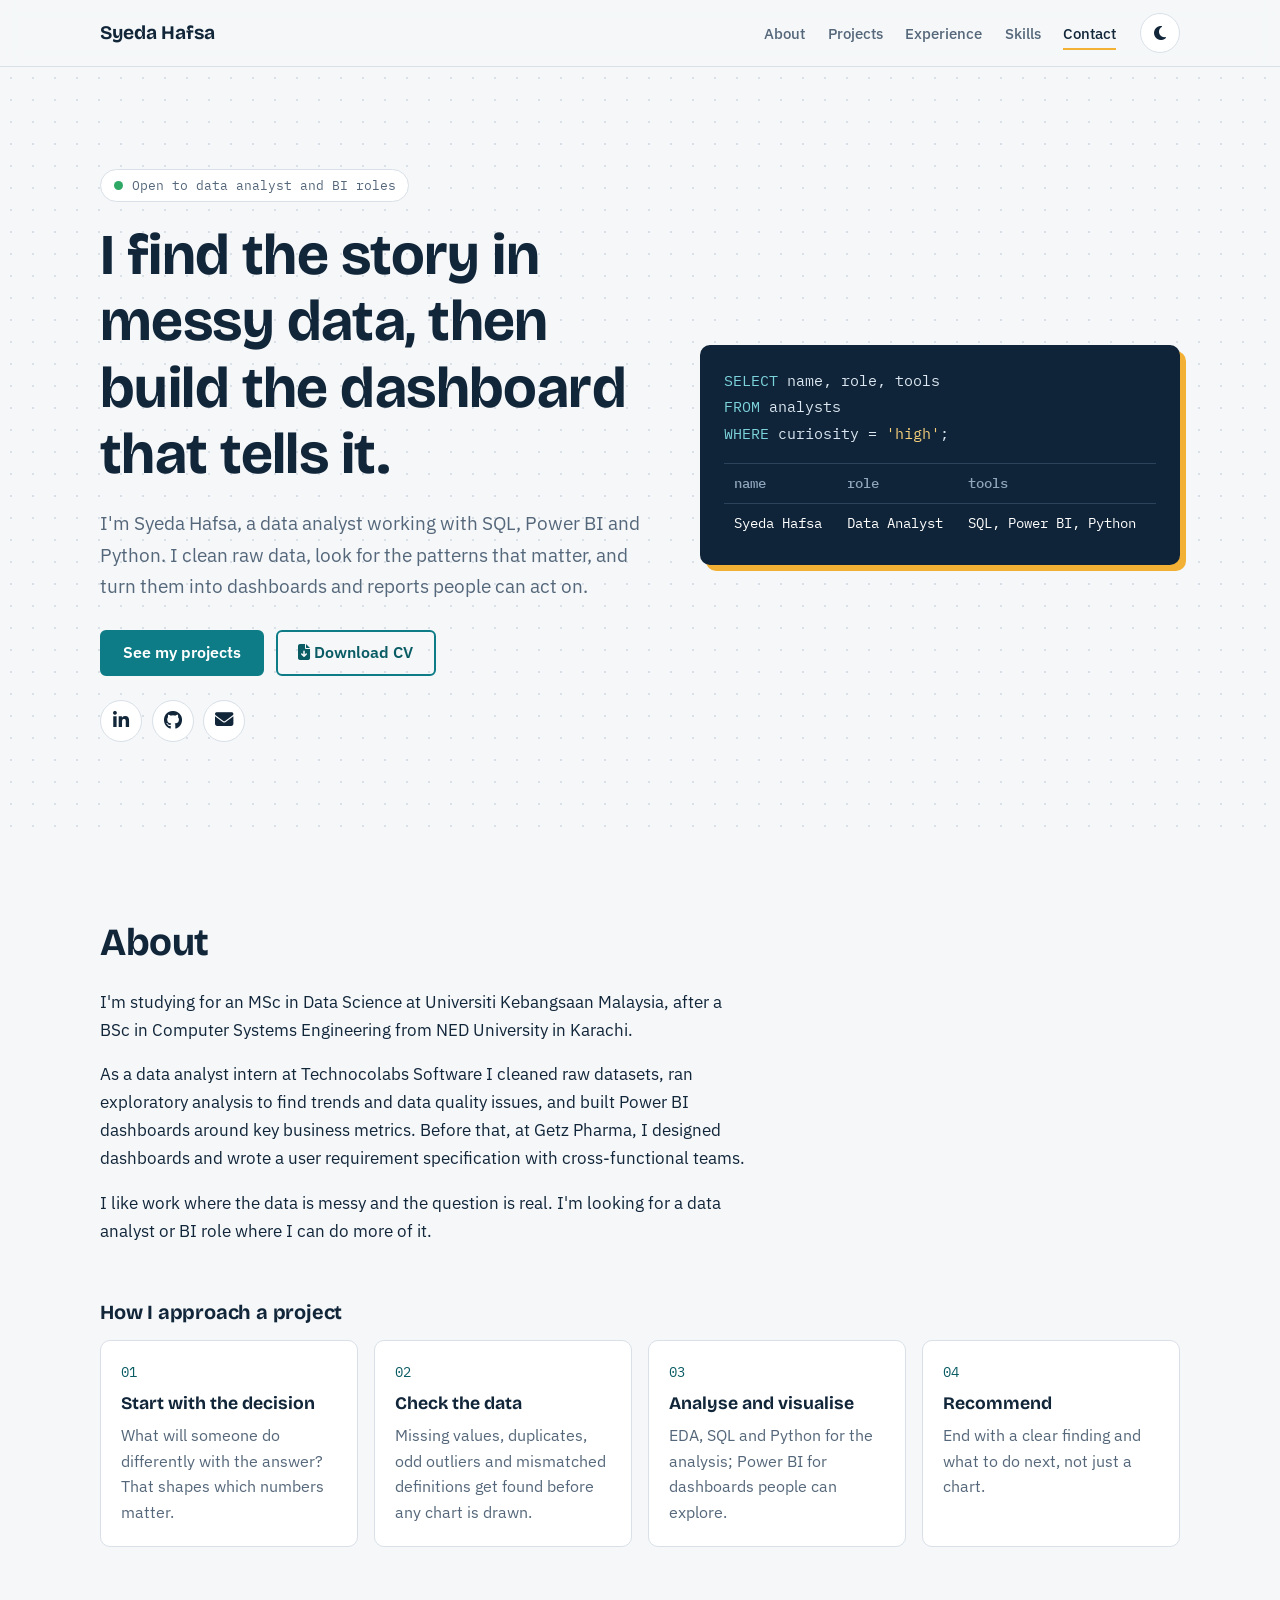
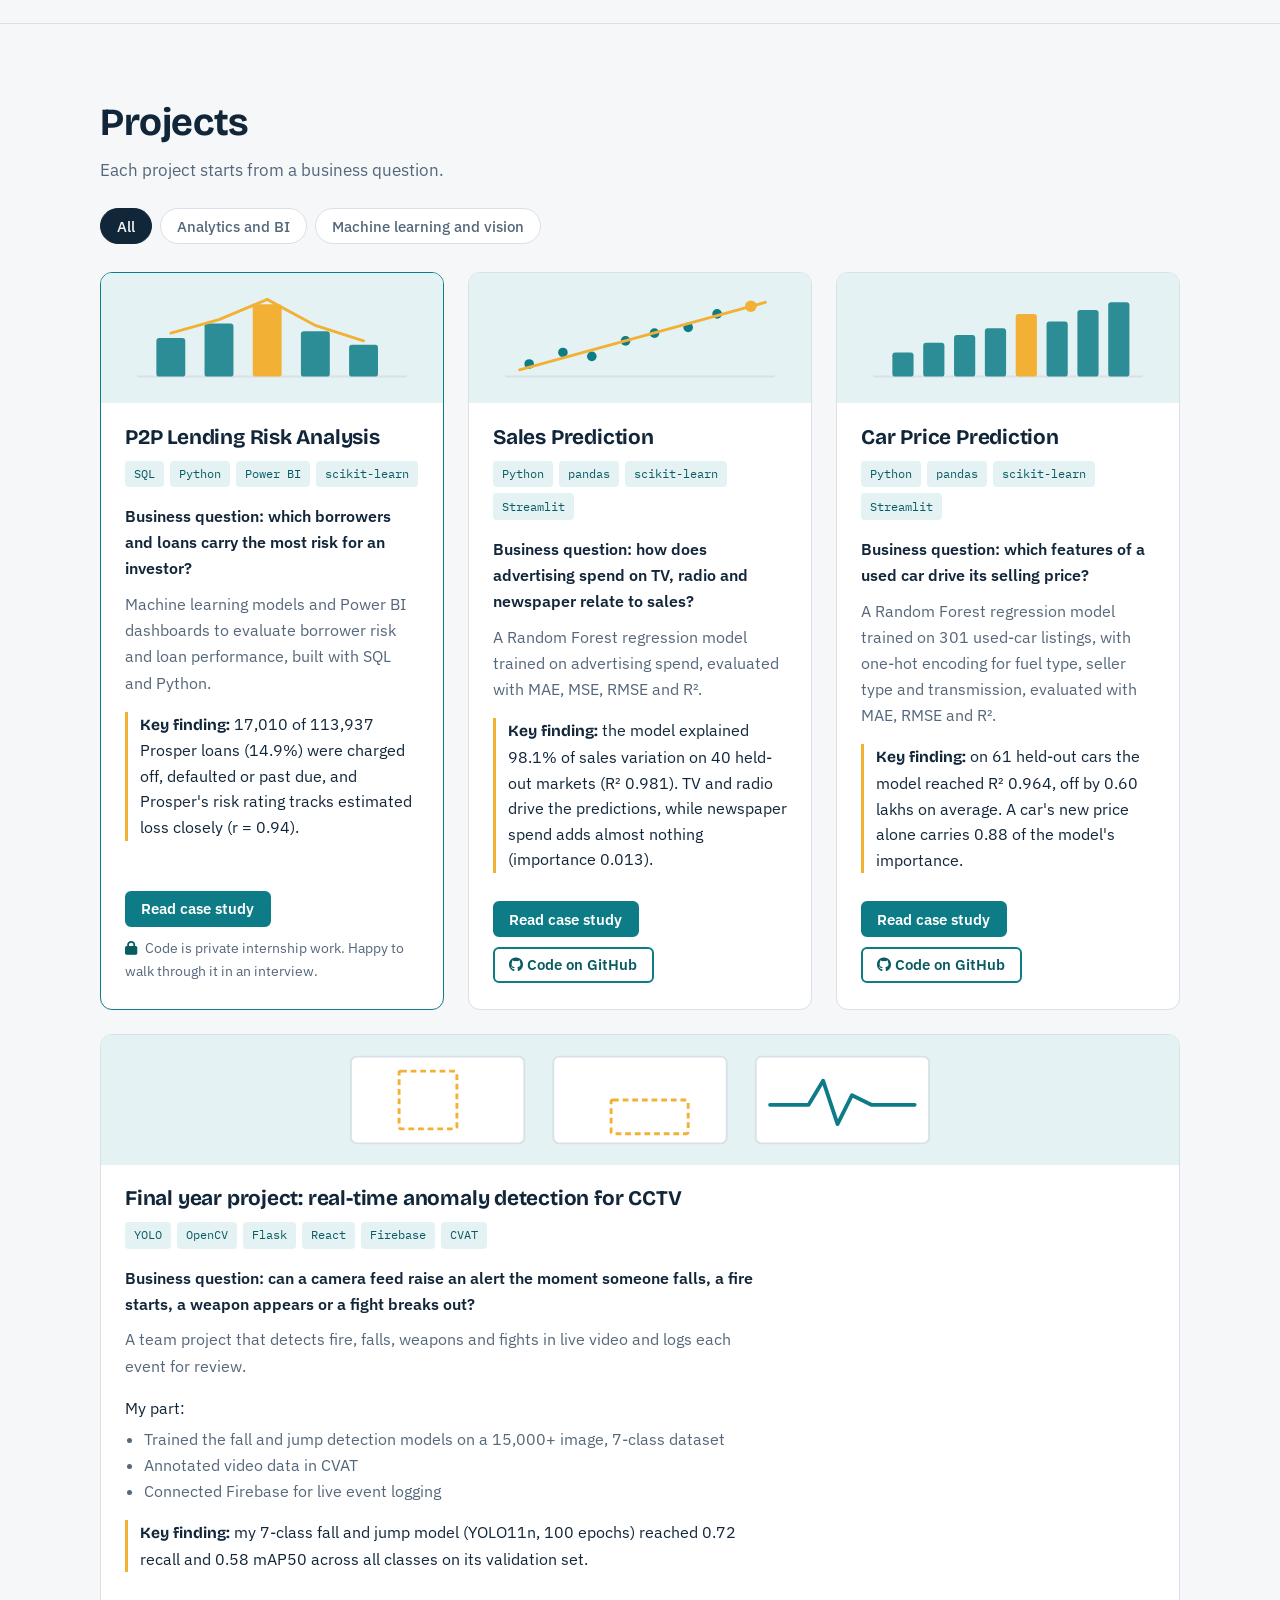
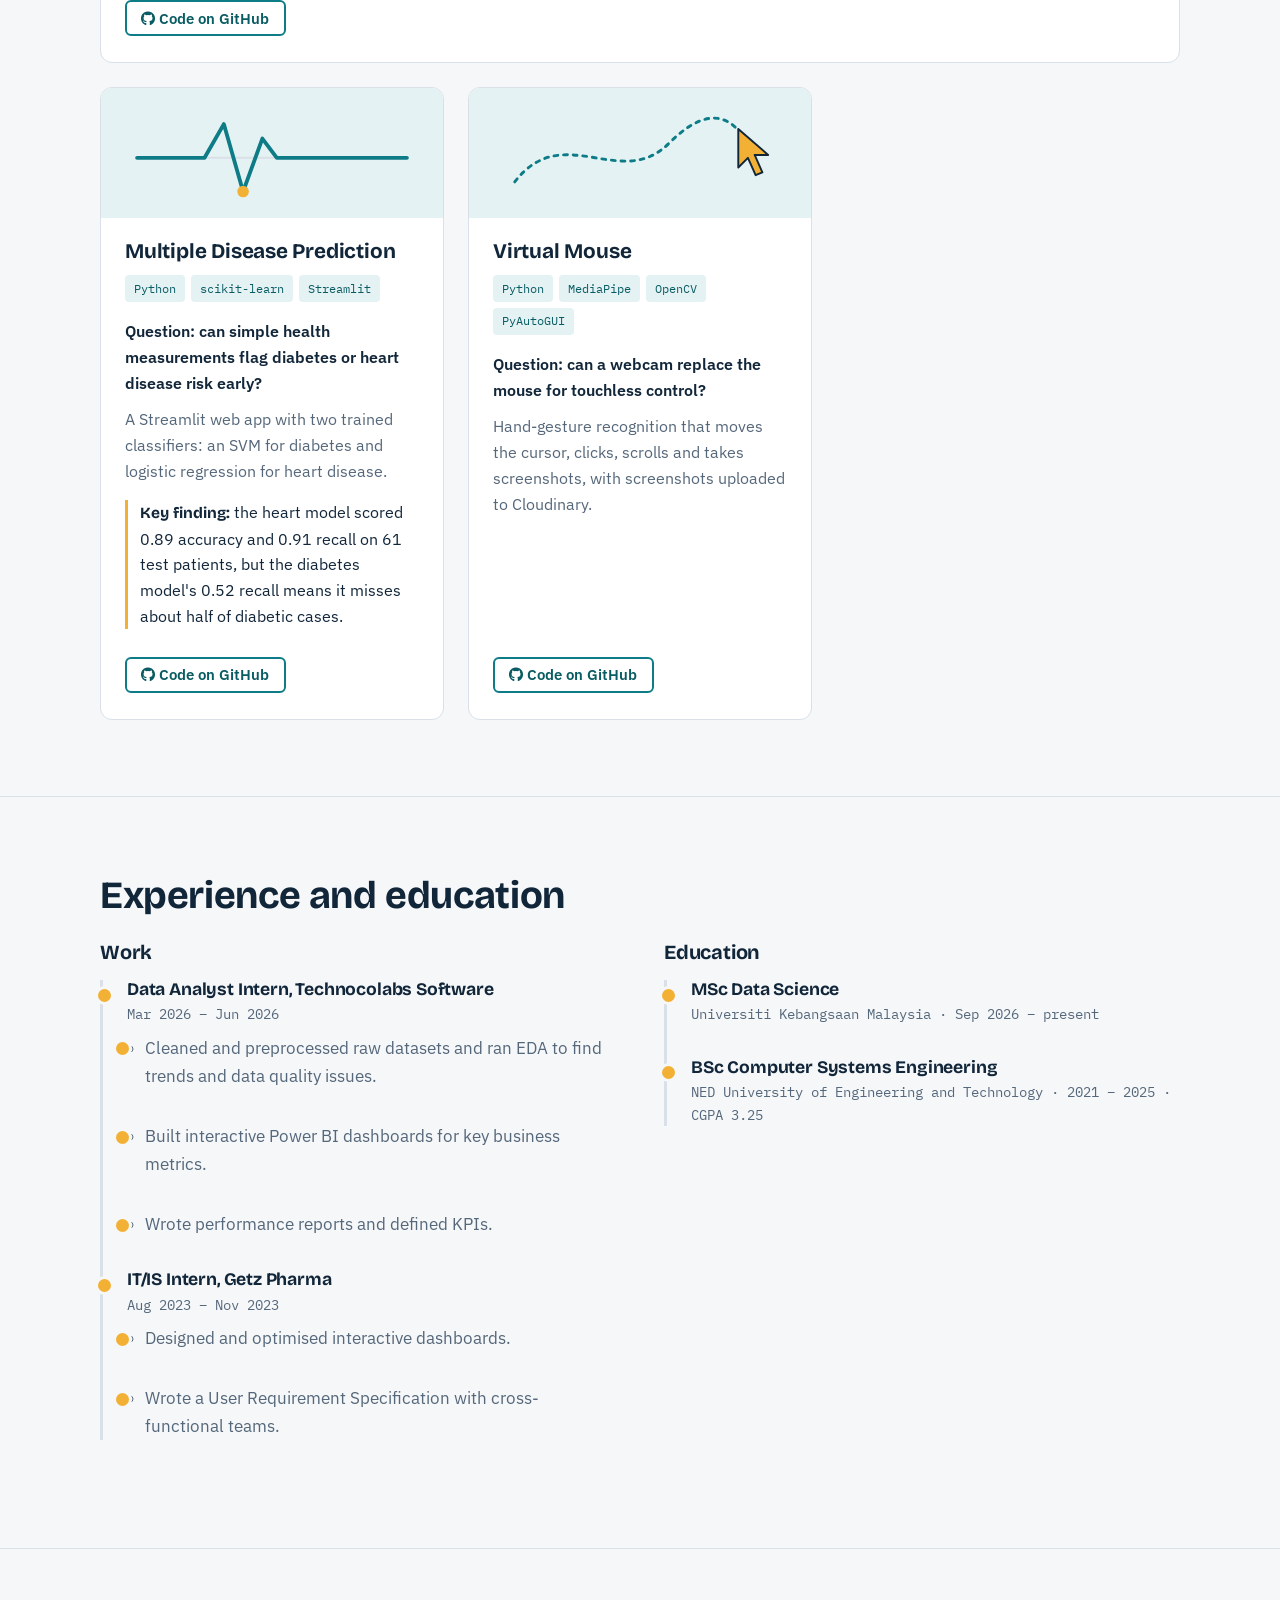
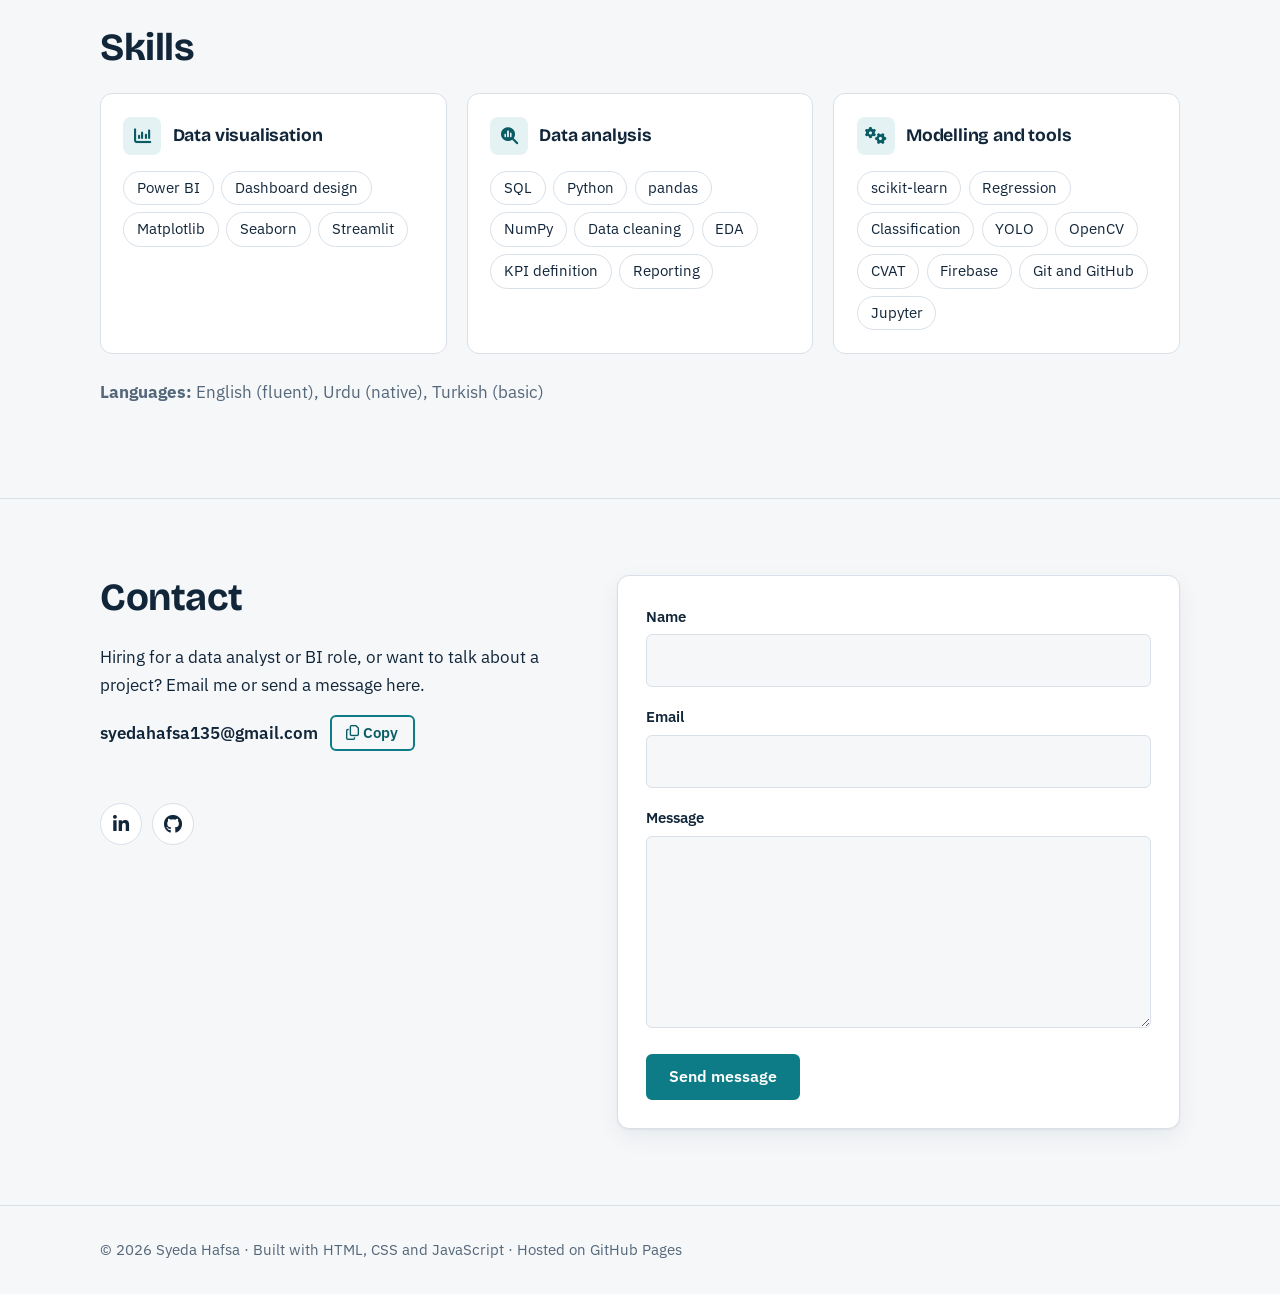
==== index.html @ 1d6ff75f "update to code" ====
<!DOCTYPE html>
<html lang="en">
<head>
    <meta charset="UTF-8">
    <meta name="viewport" content="width=device-width, initial-scale=1.0">
    <title>Syeda Hafsa | Data Analyst Portfolio</title>
    <meta name="description" content="Syeda Hafsa, data analyst working with SQL, Power BI and Python. Projects, experience and contact details.">
    <meta name="color-scheme" content="light dark">

    <!-- Apply the saved theme before the page paints, so there is no flash of the wrong theme -->
    <script>
        (function () {
            try {
                var saved = localStorage.getItem('theme');
                if (saved === 'dark' || saved === 'light') {
                    document.documentElement.setAttribute('data-theme', saved);
                }
            } catch (e) {}
        })();
    </script>

    <link rel="icon" type="image/png" href="favicon-32x32.png">
    <link rel="apple-touch-icon" href="favicon-32x32.png">

    <link rel="preconnect" href="https://fonts.googleapis.com">
    <link rel="preconnect" href="https://fonts.gstatic.com" crossorigin>
    <link href="https://fonts.googleapis.com/css2?family=Bricolage+Grotesque:opsz,wght@12..96,600;12..96,700&family=IBM+Plex+Mono:wght@400;500&family=IBM+Plex+Sans:ital,wght@0,400;0,500;0,600;1,400&display=swap" rel="stylesheet">
    <link rel="stylesheet" href="https://cdnjs.cloudflare.com/ajax/libs/font-awesome/6.4.2/css/all.min.css">
    <link rel="stylesheet" href="assets/css/style.css">
</head>
<body>

<a class="skip-link" href="#main">Skip to main content</a>

<!-- ============ TOP BAR ============ -->
<header class="topbar">
    <div class="container bar">
        <a class="brand" href="#top">Syeda Hafsa</a>
        <nav aria-label="Main">
            <ul>
                <li><a href="#about">About</a></li>
                <li><a href="#projects">Projects</a></li>
                <li><a href="#experience">Experience</a></li>
                <li><a href="#skills">Skills</a></li>
                <li><a href="#contact">Contact</a></li>
            </ul>
        </nav>
        <button class="icon-btn" id="theme-toggle" type="button" aria-label="Switch to dark theme">
            <i class="fas fa-moon" aria-hidden="true"></i>
        </button>
    </div>
</header>

<main id="main">

<!-- ============ HERO ============ -->
<section class="hero" id="top">
    <div class="container hero-grid">
        <div>
            <p class="status"><span class="dot" aria-hidden="true"></span>Open to data analyst and BI roles</p>
            <h1>I find the story in messy data, then build the dashboard that tells it.</h1>
            <p class="lede">I'm Syeda Hafsa, a data analyst working with SQL, Power BI and Python. I clean raw data, look for the patterns that matter, and turn them into dashboards and reports people can act on.</p>
            <div class="actions">
                <a class="btn primary" href="#projects">See my projects</a>
                <!-- Put your CV at assets/Syeda_Hafsa_CV.pdf (exact name) for this button to work -->
                <a class="btn ghost" href="assets/Syeda_Hafsa_CV.pdf" download>
                    <i class="fas fa-file-arrow-down" aria-hidden="true"></i> Download CV
                </a>
            </div>
            <div class="social-links">
                <a href="https://www.linkedin.com/in/syeda-hafsa-140324224" target="_blank" rel="noopener" aria-label="LinkedIn profile"><i class="fab fa-linkedin-in" aria-hidden="true"></i></a>
                <a href="https://github.com/syedahafsa135" target="_blank" rel="noopener" aria-label="GitHub profile"><i class="fab fa-github" aria-hidden="true"></i></a>
                <a href="mailto:syedahafsa135@gmail.com" aria-label="Email Syeda Hafsa"><i class="fas fa-envelope" aria-hidden="true"></i></a>
            </div>
        </div>

        <div class="query" role="img" aria-label="A SQL query selecting name, role and tools from analysts where curiosity is high, returning one row: Syeda Hafsa, Data Analyst, SQL, Power BI, Python.">
            <div aria-hidden="true">
                <span class="kw">SELECT</span> name, role, tools<br>
                <span class="kw">FROM</span> analysts<br>
                <span class="kw">WHERE</span> curiosity = <span class="str">'high'</span>;
                <table>
                    <thead>
                        <tr><th>name</th><th>role</th><th>tools</th></tr>
                    </thead>
                    <tbody>
                        <tr><td>Syeda Hafsa</td><td>Data Analyst</td><td>SQL, Power BI, Python</td></tr>
                    </tbody>
                </table>
            </div>
        </div>
    </div>
</section>

<!-- ============ ABOUT ============ -->
<section class="section" id="about">
    <div class="container">
        <h2>About</h2>
        <div class="about-content">
            <!-- Add your photo as assets/images/profile.jpg. If it's missing, this block hides itself. -->
            <img src="assets/images/profile.jpg" alt="Portrait of Syeda Hafsa" class="profile-photo" width="240" height="240">
            <div class="about-text">
                <p>I'm studying for an MSc in Data Science at Universiti Kebangsaan Malaysia, after a BSc in Computer Systems Engineering from NED University in Karachi.</p>
                <p>As a data analyst intern at Technocolabs Software I cleaned raw datasets, ran exploratory analysis to find trends and data quality issues, and built Power BI dashboards around key business metrics. Before that, at Getz Pharma, I designed dashboards and wrote a user requirement specification with cross-functional teams.</p>
                <p>I like work where the data is messy and the question is real. I'm looking for a data analyst or BI role where I can do more of it.</p>
            </div>
        </div>

        <h3 class="sub-head">How I approach a project</h3>
        <ol class="steps">
            <li><strong>Start with the decision</strong><span>What will someone do differently with the answer? That shapes which numbers matter.</span></li>
            <li><strong>Check the data</strong><span>Missing values, duplicates, odd outliers and mismatched definitions get found before any chart is drawn.</span></li>
            <li><strong>Analyse and visualise</strong><span>EDA, SQL and Python for the analysis; Power BI for dashboards people can explore.</span></li>
            <li><strong>Recommend</strong><span>End with a clear finding and what to do next, not just a chart.</span></li>
        </ol>
    </div>
</section>

<!-- ============ PROJECTS ============ -->
<section class="section" id="projects">
    <div class="container">
        <h2>Projects</h2>
        <p class="section-intro">Each project starts from a business question.</p>

        <div class="filters" role="group" aria-label="Filter projects">
            <button class="filter is-active" type="button" data-filter="all" aria-pressed="true">All</button>
            <button class="filter" type="button" data-filter="analytics" aria-pressed="false">Analytics and BI</button>
            <button class="filter" type="button" data-filter="ml" aria-pressed="false">Machine learning and vision</button>
        </div>

        <div class="projects-grid">

            <!-- P2P Lending -->
            <article class="project-card featured" data-tags="analytics ml">
                <svg class="project-art" viewBox="0 0 320 110" preserveAspectRatio="xMidYMid meet" aria-hidden="true" focusable="false">
                    <line class="art-line" x1="20" y1="95" x2="300" y2="95"/>
                    <rect class="art-main" x="40" y="55" width="30" height="40" rx="3"/>
                    <rect class="art-main" x="90" y="40" width="30" height="55" rx="3"/>
                    <rect class="art-hot" x="140" y="20" width="30" height="75" rx="3"/>
                    <rect class="art-main" x="190" y="48" width="30" height="47" rx="3"/>
                    <rect class="art-main" x="240" y="62" width="30" height="33" rx="3"/>
                    <polyline class="art-trend" fill="none" points="55,50 105,36 155,15 205,42 255,58"/>
                </svg>
                <div class="project-body">
                    <h3>P2P Lending Risk Analysis</h3>
                    <ul class="stack" aria-label="Tools used">
                        <li>SQL</li><li>Python</li><li>Power BI</li><li>scikit-learn</li>
                    </ul>
                    <p class="question">Business question: which borrowers and loans carry the most risk for an investor?</p>
                    <p>Machine learning models and Power BI dashboards to evaluate borrower risk and loan performance, built with SQL and Python.</p>
                    <p class="result"><strong>Key finding:</strong> 17,010 of 113,937 Prosper loans (14.9%) were charged off, defaulted or past due, and Prosper's risk rating tracks estimated loss closely (r = 0.94).</p>
                    <div class="project-buttons">
                        <a class="btn small primary" href="projects/p2p-lending.html">Read case study</a>
                    </div>
                    <!-- The GitHub repo is private (internship work), so no code link here. -->
                    <p class="private-note"><i class="fas fa-lock" aria-hidden="true"></i> Code is private internship work. Happy to walk through it in an interview.</p>
                </div>
            </article>

            <!-- Sales Prediction -->
            <article class="project-card" data-tags="analytics ml">
                <svg class="project-art" viewBox="0 0 320 110" preserveAspectRatio="xMidYMid meet" aria-hidden="true" focusable="false">
                    <line class="art-line" x1="20" y1="95" x2="300" y2="95"/>
                    <circle class="art-dot" cx="45" cy="82" r="5"/>
                    <circle class="art-dot" cx="80" cy="70" r="5"/>
                    <circle class="art-dot" cx="110" cy="74" r="5"/>
                    <circle class="art-dot" cx="145" cy="58" r="5"/>
                    <circle class="art-dot" cx="175" cy="50" r="5"/>
                    <circle class="art-dot" cx="210" cy="44" r="5"/>
                    <circle class="art-dot" cx="240" cy="30" r="5"/>
                    <circle class="art-hot" cx="275" cy="22" r="6"/>
                    <line class="art-trend" x1="35" y1="88" x2="290" y2="18"/>
                </svg>
                <div class="project-body">
                    <h3>Sales Prediction</h3>
                    <ul class="stack" aria-label="Tools used">
                        <li>Python</li><li>pandas</li><li>scikit-learn</li><li>Streamlit</li>
                    </ul>
                    <p class="question">Business question: how does advertising spend on TV, radio and newspaper relate to sales?</p>
                    <p>A Random Forest regression model trained on advertising spend, evaluated with MAE, MSE, RMSE and R².</p>
                    <p class="result"><strong>Key finding:</strong> the model explained 98.1% of sales variation on 40 held-out markets (R² 0.981). TV and radio drive the predictions, while newspaper spend adds almost nothing (importance 0.013).</p>
                    <div class="project-buttons">
                        <a class="btn small primary" href="projects/sales-prediction.html">Read case study</a>
                        <a class="btn small" href="https://github.com/syedahafsa135/CodeAlpha_SalesPrediction" target="_blank" rel="noopener"><i class="fab fa-github" aria-hidden="true"></i> Code on GitHub</a>
                    </div>
                </div>
            </article>

            <!-- Car Price Prediction -->
            <article class="project-card" data-tags="analytics ml">
                <svg class="project-art" viewBox="0 0 320 110" preserveAspectRatio="xMidYMid meet" aria-hidden="true" focusable="false">
                    <line class="art-line" x1="20" y1="95" x2="300" y2="95"/>
                    <rect class="art-main" x="40" y="70" width="22" height="25" rx="3"/>
                    <rect class="art-main" x="72" y="60" width="22" height="35" rx="3"/>
                    <rect class="art-main" x="104" y="52" width="22" height="43" rx="3"/>
                    <rect class="art-main" x="136" y="45" width="22" height="50" rx="3"/>
                    <rect class="art-hot" x="168" y="30" width="22" height="65" rx="3"/>
                    <rect class="art-main" x="200" y="38" width="22" height="57" rx="3"/>
                    <rect class="art-main" x="232" y="26" width="22" height="69" rx="3"/>
                    <rect class="art-main" x="264" y="18" width="22" height="77" rx="3"/>
                </svg>
                <div class="project-body">
                    <h3>Car Price Prediction</h3>
                    <ul class="stack" aria-label="Tools used">
                        <li>Python</li><li>pandas</li><li>scikit-learn</li><li>Streamlit</li>
                    </ul>
                    <p class="question">Business question: which features of a used car drive its selling price?</p>
                    <p>A Random Forest regression model trained on 301 used-car listings, with one-hot encoding for fuel type, seller type and transmission, evaluated with MAE, RMSE and R².</p>
                    <p class="result"><strong>Key finding:</strong> on 61 held-out cars the model reached R² 0.964, off by 0.60 lakhs on average. A car's new price alone carries 0.88 of the model's importance.</p>
                    <div class="project-buttons">
                        <a class="btn small primary" href="projects/car-price-prediction.html">Read case study</a>
                        <a class="btn small" href="https://github.com/syedahafsa135/CodeAlpha_CarPricePrediction" target="_blank" rel="noopener"><i class="fab fa-github" aria-hidden="true"></i> Code on GitHub</a>
                    </div>
                </div>
            </article>

            <!-- Final Year Project (full width) -->
            <article class="project-card wide" data-tags="ml">
                <svg class="project-art" viewBox="0 0 640 110" preserveAspectRatio="xMidYMid meet" aria-hidden="true" focusable="false">
                    <rect class="art-frame" x="20" y="10" width="180" height="90" rx="6"/>
                    <rect class="art-box" x="70" y="25" width="60" height="60" rx="2"/>
                    <rect class="art-frame" x="230" y="10" width="180" height="90" rx="6"/>
                    <rect class="art-box" x="290" y="55" width="80" height="35" rx="2"/>
                    <rect class="art-frame" x="440" y="10" width="180" height="90" rx="6"/>
                    <polyline class="art-pulse" points="455,60 495,60 510,35 525,80 540,50 560,60 605,60"/>
                </svg>
                <div class="project-body">
                    <h3>Final year project: real-time anomaly detection for CCTV</h3>
                    <ul class="stack" aria-label="Tools used">
                        <li>YOLO</li><li>OpenCV</li><li>Flask</li><li>React</li><li>Firebase</li><li>CVAT</li>
                    </ul>
                    <p class="question">Business question: can a camera feed raise an alert the moment someone falls, a fire starts, a weapon appears or a fight breaks out?</p>
                    <p>A team project that detects fire, falls, weapons and fights in live video and logs each event for review.</p>
                    <p class="contrib">My part:</p>
                    <ul class="contrib-list">
                        <li>Trained the fall and jump detection models on a 15,000+ image, 7-class dataset</li>
                        <li>Annotated video data in CVAT</li>
                        <li>Connected Firebase for live event logging</li>
                    </ul>
                    <!-- Source: validation metrics stored inside fall_jump_combined_1_1_25_yolo11n_best.pt (best epoch, bounding boxes) -->
                    <p class="result"><strong>Key finding:</strong> my 7-class fall and jump model (YOLO11n, 100 epochs) reached 0.72 recall and 0.58 mAP50 across all classes on its validation set.</p>
                    <div class="project-buttons">
                        <a class="btn small" href="https://github.com/syedahafsa135/survelliance-website" target="_blank" rel="noopener"><i class="fab fa-github" aria-hidden="true"></i> Code on GitHub</a>
                    </div>
                </div>
            </article>

            <!-- Multiple Disease Prediction -->
            <article class="project-card" data-tags="ml">
                <svg class="project-art" viewBox="0 0 320 110" preserveAspectRatio="xMidYMid meet" aria-hidden="true" focusable="false">
                    <line class="art-line" x1="20" y1="60" x2="300" y2="60"/>
                    <polyline class="art-pulse" points="20,60 90,60 110,25 130,95 150,40 165,60 300,60"/>
                    <circle class="art-hot" cx="130" cy="95" r="6"/>
                </svg>
                <div class="project-body">
                    <h3>Multiple Disease Prediction</h3>
                    <ul class="stack" aria-label="Tools used">
                        <li>Python</li><li>scikit-learn</li><li>Streamlit</li>
                    </ul>
                    <p class="question">Question: can simple health measurements flag diabetes or heart disease risk early?</p>
                    <p>A Streamlit web app with two trained classifiers: an SVM for diabetes and logistic regression for heart disease.</p>
                    <p class="result"><strong>Key finding:</strong> the heart model scored 0.89 accuracy and 0.91 recall on 61 test patients, but the diabetes model's 0.52 recall means it misses about half of diabetic cases.</p>
                    <div class="project-buttons">
                        <a class="btn small" href="https://github.com/syedahafsa135/Multiple_Disease_Prediction_System" target="_blank" rel="noopener"><i class="fab fa-github" aria-hidden="true"></i> Code on GitHub</a>
                    </div>
                </div>
            </article>

            <!-- Virtual Mouse -->
            <article class="project-card" data-tags="ml">
                <svg class="project-art" viewBox="0 0 320 110" preserveAspectRatio="xMidYMid meet" aria-hidden="true" focusable="false">
                    <path class="art-path" d="M30,85 C80,20 140,95 190,45 S260,30 270,40"/>
                    <path class="art-cursor" d="M262,30 L262,70 L272,60 L280,78 L287,75 L279,57 L293,57 Z"/>
                </svg>
                <div class="project-body">
                    <h3>Virtual Mouse</h3>
                    <ul class="stack" aria-label="Tools used">
                        <li>Python</li><li>MediaPipe</li><li>OpenCV</li><li>PyAutoGUI</li>
                    </ul>
                    <p class="question">Question: can a webcam replace the mouse for touchless control?</p>
                    <p>Hand-gesture recognition that moves the cursor, clicks, scrolls and takes screenshots, with screenshots uploaded to Cloudinary.</p>
                    <div class="project-buttons">
                        <a class="btn small" href="https://github.com/syedahafsa135/VirtualMouse" target="_blank" rel="noopener"><i class="fab fa-github" aria-hidden="true"></i> Code on GitHub</a>
                    </div>
                </div>
            </article>

        </div>
    </div>
</section>

<!-- ============ EXPERIENCE AND EDUCATION ============ -->
<section class="section" id="experience">
    <div class="container">
        <h2>Experience and education</h2>
        <div class="two-col">
            <div>
                <h3 class="sub-head">Work</h3>
                <ol class="timeline">
                    <li>
                        <h4>Data Analyst Intern, Technocolabs Software</h4>
                        <p class="when">Mar 2026 – Jun 2026</p>
                        <ul>
                            <li>Cleaned and preprocessed raw datasets and ran EDA to find trends and data quality issues.</li>
                            <li>Built interactive Power BI dashboards for key business metrics.</li>
                            <li>Wrote performance reports and defined KPIs.</li>
                        </ul>
                    </li>
                    <li>
                        <h4>IT/IS Intern, Getz Pharma</h4>
                        <!-- TODO (Hafsa): confirm these dates. LinkedIn says Aug–Sep 2023; this says Aug–Nov 2023. Make both match. -->
                        <p class="when">Aug 2023 – Nov 2023</p>
                        <ul>
                            <li>Designed and optimised interactive dashboards.</li>
                            <li>Wrote a User Requirement Specification with cross-functional teams.</li>
                        </ul>
                    </li>
                </ol>
            </div>
            <div>
                <h3 class="sub-head">Education</h3>
                <ol class="timeline">
                    <li>
                        <h4>MSc Data Science</h4>
                        <p class="when">Universiti Kebangsaan Malaysia · Sep 2026 – present</p>
                    </li>
                    <li>
                        <h4>BSc Computer Systems Engineering</h4>
                        <p class="when">NED University of Engineering and Technology · 2021 – 2025 · CGPA 3.25</p>
                    </li>
                </ol>
            </div>
        </div>
    </div>
</section>

<!-- ============ SKILLS ============ -->
<section class="section" id="skills">
    <div class="container">
        <h2>Skills</h2>
        <!-- Only tools seen in your experience or repos are listed. Add others you genuinely use (e.g. Excel, DAX). -->
        <div class="skills-table">
            <div class="skill-column">
                <div class="skill-header">
                    <i class="fas fa-chart-column" aria-hidden="true"></i>
                    <h3>Data visualisation</h3>
                </div>
                <ul class="skill-list">
                    <li>Power BI</li>
                    <li>Dashboard design</li>
                    <li>Matplotlib</li>
                    <li>Seaborn</li>
                    <li>Streamlit</li>
                </ul>
            </div>
            <div class="skill-column">
                <div class="skill-header">
                    <i class="fas fa-magnifying-glass-chart" aria-hidden="true"></i>
                    <h3>Data analysis</h3>
                </div>
                <ul class="skill-list">
                    <li>SQL</li>
                    <li>Python</li>
                    <li>pandas</li>
                    <li>NumPy</li>
                    <li>Data cleaning</li>
                    <li>EDA</li>
                    <li>KPI definition</li>
                    <li>Reporting</li>
                </ul>
            </div>
            <div class="skill-column">
                <div class="skill-header">
                    <i class="fas fa-gears" aria-hidden="true"></i>
                    <h3>Modelling and tools</h3>
                </div>
                <ul class="skill-list">
                    <li>scikit-learn</li>
                    <li>Regression</li>
                    <li>Classification</li>
                    <li>YOLO</li>
                    <li>OpenCV</li>
                    <li>CVAT</li>
                    <li>Firebase</li>
                    <li>Git and GitHub</li>
                    <li>Jupyter</li>
                </ul>
            </div>
        </div>
        <p class="lang-line"><strong>Languages:</strong> English (fluent), Urdu (native), Turkish (basic)</p>
    </div>
</section>

<!-- ============ CONTACT ============ -->
<section class="section" id="contact">
    <div class="container contact-grid">
        <div>
            <h2>Contact</h2>
            <p>Hiring for a data analyst or BI role, or want to talk about a project? Email me or send a message here.</p>
            <div class="email-row">
                <span>syedahafsa135@gmail.com</span>
                <button class="btn small" id="copy-email" type="button" aria-label="Copy email address">
                    <i class="far fa-copy" aria-hidden="true"></i> Copy
                </button>
            </div>
            <p class="copy-status" id="copy-status" role="status" aria-live="polite"></p>
            <div class="social-links">
                <a href="https://www.linkedin.com/in/syeda-hafsa-140324224" target="_blank" rel="noopener" aria-label="LinkedIn profile"><i class="fab fa-linkedin-in" aria-hidden="true"></i></a>
                <a href="https://github.com/syedahafsa135" target="_blank" rel="noopener" aria-label="GitHub profile"><i class="fab fa-github" aria-hidden="true"></i></a>
            </div>
        </div>

        <!-- The first time someone uses this form, FormSubmit emails you an activation link. Click it once. -->
        <form class="contact-form" action="https://formsubmit.co/syedahafsa135@gmail.com" method="POST">
            <input type="hidden" name="_subject" value="New message from your portfolio">
            <input type="hidden" name="_template" value="table">
            <!-- Honeypot: real people never see or fill this, bots usually do -->
            <input type="text" name="_honey" class="honey" tabindex="-1" autocomplete="off" aria-hidden="true">

            <div class="form-group">
                <label for="name">Name</label>
                <input type="text" name="name" id="name" autocomplete="name" required>
            </div>
            <div class="form-group">
                <label for="email">Email</label>
                <input type="email" name="email" id="email" autocomplete="email" required>
            </div>
            <div class="form-group">
                <label for="message">Message</label>
                <textarea name="message" id="message" rows="6" required></textarea>
            </div>
            <button type="submit" class="btn primary">Send message</button>
        </form>
    </div>
</section>

</main>

<footer>
    <div class="container">
        <p>&copy; <span id="year">2026</span> Syeda Hafsa · Built with HTML, CSS and JavaScript · Hosted on GitHub Pages</p>
    </div>
</footer>

<script src="assets/js/main.js"></script>
</body>
</html>
---- assets/css/style.css ----
/* ==========================================================
   Syeda Hafsa | Portfolio stylesheet
   Replaces the template's assets/css/style.css
   ========================================================== */

/* ---------- Theme tokens ---------- */
:root {
    --bg: #F5F7F9;
    --surface: #FFFFFF;
    --ink: #12263A;
    --muted: #55677A;
    --line: #D9E0E7;
    --teal: #0E7C86;
    --teal-dark: #0A5C64;
    --teal-soft: #E4F2F3;
    --link: #0A5C64;
    --amber: #F2B134;
    --code-bg: #0F2438;
    --shadow: 0 1px 2px rgba(18, 38, 58, 0.06), 0 8px 24px rgba(18, 38, 58, 0.06);

    --display: "Bricolage Grotesque", "Segoe UI", system-ui, sans-serif;
    --body: "IBM Plex Sans", "Segoe UI", system-ui, sans-serif;
    --mono: "IBM Plex Mono", ui-monospace, Consolas, monospace;
}

:root[data-theme="dark"] {
    color-scheme: dark;
    --bg: #0C1824;
    --surface: #132536;
    --ink: #E7EEF5;
    --muted: #9DB0C2;
    --line: #26394D;
    --teal-soft: #17343F;
    --link: #6CCBD4;
    --code-bg: #091521;
    --shadow: 0 1px 2px rgba(0, 0, 0, 0.3), 0 8px 24px rgba(0, 0, 0, 0.25);
}

@media (prefers-color-scheme: dark) {
    :root:not([data-theme="light"]) {
        color-scheme: dark;
        --bg: #0C1824;
        --surface: #132536;
        --ink: #E7EEF5;
        --muted: #9DB0C2;
        --line: #26394D;
        --teal-soft: #17343F;
        --link: #6CCBD4;
        --code-bg: #091521;
        --shadow: 0 1px 2px rgba(0, 0, 0, 0.3), 0 8px 24px rgba(0, 0, 0, 0.25);
    }
}

/* ---------- Base ---------- */
* { box-sizing: border-box; }
html { scroll-behavior: smooth; scroll-padding-top: 5rem; }
body {
    margin: 0;
    background: var(--bg);
    color: var(--ink);
    font-family: var(--body);
    font-size: 1.0625rem;
    line-height: 1.65;
}
h1, h2, h3, h4 {
    font-family: var(--display);
    line-height: 1.15;
    letter-spacing: -0.01em;
    margin: 0;
}
p { margin: 0 0 1rem; max-width: 65ch; }
a { color: var(--link); }
img { max-width: 100%; }
code { font-family: var(--mono); font-size: 0.9em; background: var(--teal-soft); padding: 0.1em 0.35em; border-radius: 4px; }
[hidden] { display: none !important; }

a:focus-visible, button:focus-visible, input:focus-visible, textarea:focus-visible {
    outline: 3px solid var(--amber);
    outline-offset: 3px;
    border-radius: 4px;
}

.container { width: min(1080px, 100% - 2.5rem); margin-inline: auto; }

.skip-link {
    position: absolute; left: 1rem; top: -4rem;
    background: var(--ink); color: var(--bg);
    padding: 0.6rem 1rem; border-radius: 6px; z-index: 100;
}
.skip-link:focus { top: 1rem; }

/* ---------- Top bar ---------- */
.topbar {
    position: sticky; top: 0; z-index: 50;
    background: color-mix(in srgb, var(--bg) 88%, transparent);
    backdrop-filter: blur(10px);
    -webkit-backdrop-filter: blur(10px);
    border-bottom: 1px solid var(--line);
}
.bar { display: flex; align-items: center; gap: 1.5rem; padding-block: 0.8rem; }
.brand {
    font-family: var(--display); font-weight: 700; font-size: 1.2rem;
    color: var(--ink); text-decoration: none; margin-right: auto; white-space: nowrap;
}
.topbar nav ul { list-style: none; display: flex; gap: 1.4rem; margin: 0; padding: 0; }
.topbar nav a {
    color: var(--muted); text-decoration: none; font-weight: 500; font-size: 0.95rem;
    padding-block: 0.3rem; border-bottom: 2px solid transparent;
}
.topbar nav a:hover { color: var(--ink); }
.topbar nav a.is-active { color: var(--ink); border-bottom-color: var(--amber); }

.icon-btn {
    width: 40px; height: 40px; border-radius: 50%;
    border: 1px solid var(--line); background: var(--surface); color: var(--ink);
    cursor: pointer; display: grid; place-items: center; font-size: 1rem;
}
.icon-btn:hover { border-color: var(--teal); }

/* ---------- Buttons ---------- */
.btn {
    display: inline-block; padding: 0.7rem 1.3rem; border-radius: 6px;
    font-family: var(--body); font-weight: 600; font-size: 1rem; line-height: 1.2;
    text-decoration: none; cursor: pointer;
    border: 2px solid var(--teal); background: transparent; color: var(--link);
    transition: background-color 0.15s, color 0.15s, border-color 0.15s;
}
.btn.primary { background: var(--teal); color: #fff; }
.btn.primary:hover { background: var(--teal-dark); border-color: var(--teal-dark); }
.btn.ghost:hover, .btn:not(.primary):hover { background: var(--teal-soft); }
.btn.small { padding: 0.45rem 0.9rem; font-size: 0.92rem; }

/* ---------- Hero ---------- */
.hero {
    padding-block: clamp(3rem, 8vw, 6.5rem);
    background-image: radial-gradient(var(--line) 1px, transparent 1px);
    background-size: 22px 22px;
}
.hero-grid { display: grid; grid-template-columns: 1.15fr 1fr; gap: 3rem; align-items: center; }
.hero h1 { font-size: clamp(2.2rem, 5vw, 3.6rem); font-weight: 700; margin-bottom: 1.25rem; }
.lede { color: var(--muted); font-size: 1.2rem; }

.status {
    display: inline-flex; align-items: center; gap: 0.55rem;
    font-family: var(--mono); font-size: 0.82rem; color: var(--muted);
    background: var(--surface); border: 1px solid var(--line);
    border-radius: 999px; padding: 0.3rem 0.8rem; margin-bottom: 1.25rem;
}
.dot { width: 9px; height: 9px; border-radius: 50%; background: #2FA866; }

.actions { display: flex; gap: 0.75rem; flex-wrap: wrap; margin-top: 1.75rem; }

.social-links { display: flex; gap: 0.6rem; margin-top: 1.5rem; }
.social-links a {
    width: 42px; height: 42px; display: grid; place-items: center;
    border: 1px solid var(--line); background: var(--surface); color: var(--ink);
    border-radius: 50%; font-size: 1.15rem; text-decoration: none;
    transition: transform 0.15s, border-color 0.15s, color 0.15s;
}
.social-links a:hover { transform: translateY(-2px); border-color: var(--teal); color: var(--link); }

.query {
    background: var(--code-bg); color: #DCE7F1; border-radius: 10px; padding: 1.4rem 1.5rem;
    font-family: var(--mono); font-size: 0.92rem; line-height: 1.8; overflow-x: auto;
    box-shadow: 6px 6px 0 var(--amber);
}
.query .kw { color: #7CD3DC; }
.query .str { color: #F6CF7B; }
.query table { width: 100%; border-collapse: collapse; margin-top: 1rem; font-size: 0.85rem; }
.query th, .query td { text-align: left; padding: 0.45rem 0.6rem; border-top: 1px solid #2A425A; white-space: nowrap; }
.query th { color: #8FA6BC; font-weight: 500; }
.query td { color: #fff; }

/* ---------- Sections ---------- */
.section { padding-block: clamp(2.75rem, 6vw, 4.75rem); }
.section + .section { border-top: 1px solid var(--line); }
.section h2 { font-size: clamp(1.8rem, 3.5vw, 2.4rem); margin-bottom: 1.5rem; }
.section-intro { color: var(--muted); margin-top: -0.75rem; margin-bottom: 1.5rem; }
.sub-head { font-size: 1.25rem; margin: 2.5rem 0 1rem; }
.two-col .sub-head { margin-top: 0; }

/* ---------- About ---------- */
.about-content { display: grid; grid-template-columns: 240px 1fr; gap: 2.5rem; align-items: start; }
.about-content.no-photo { grid-template-columns: 1fr; }
.profile-photo {
    width: 240px; height: 240px; object-fit: cover; border-radius: 12px;
    border: 1px solid var(--line); box-shadow: 8px 8px 0 var(--teal-soft);
}

.steps {
    list-style: none; margin: 0; padding: 0; counter-reset: step;
    display: grid; grid-template-columns: repeat(auto-fit, minmax(220px, 1fr)); gap: 1rem;
}
.steps li {
    counter-increment: step; background: var(--surface); border: 1px solid var(--line);
    border-radius: 10px; padding: 1.25rem; display: flex; flex-direction: column; gap: 0.35rem;
}
.steps li::before {
    content: counter(step, decimal-leading-zero);
    font-family: var(--mono); font-size: 0.85rem; color: var(--link);
}
.steps strong { font-family: var(--display); font-size: 1.1rem; }
.steps span { color: var(--muted); font-size: 0.97rem; }

/* ---------- Projects ---------- */
.filters { display: flex; gap: 0.5rem; flex-wrap: wrap; margin-bottom: 1.75rem; }
.filter {
    font-family: var(--body); font-size: 0.95rem; font-weight: 500; cursor: pointer;
    padding: 0.45rem 1rem; border-radius: 999px;
    border: 1px solid var(--line); background: var(--surface); color: var(--muted);
}
.filter:hover { border-color: var(--teal); color: var(--ink); }
.filter.is-active { background: var(--ink); border-color: var(--ink); color: var(--bg); }

.projects-grid { display: grid; grid-template-columns: repeat(auto-fill, minmax(310px, 1fr)); gap: 1.5rem; }

.project-card {
    background: var(--surface); border: 1px solid var(--line); border-radius: 12px;
    overflow: hidden; display: flex; flex-direction: column;
    transition: transform 0.2s, border-color 0.2s, box-shadow 0.2s;
}
.project-card:hover { transform: translateY(-4px); border-color: var(--teal); box-shadow: var(--shadow); }
.project-card.featured { border-color: var(--teal); }
.project-card.wide { grid-column: 1 / -1; }

.project-art { display: block; width: 100%; height: 130px; background: var(--teal-soft); padding: 0.75rem 1rem; }
.art-line { stroke: var(--line); stroke-width: 2; }
.art-main { fill: var(--teal); opacity: 0.85; }
.art-hot { fill: var(--amber); }
.art-dot { fill: var(--teal); }
.art-trend { stroke: var(--amber); stroke-width: 3; stroke-linecap: round; }
.art-frame { fill: var(--surface); stroke: var(--line); stroke-width: 2; }
.art-box { fill: none; stroke: var(--amber); stroke-width: 3; stroke-dasharray: 6 4; }
.art-pulse { fill: none; stroke: var(--teal); stroke-width: 4; stroke-linecap: round; stroke-linejoin: round; }
.art-path { fill: none; stroke: var(--teal); stroke-width: 3; stroke-dasharray: 4 6; stroke-linecap: round; }
.art-cursor { fill: var(--amber); stroke: var(--ink); stroke-width: 2; stroke-linejoin: round; }

.project-body { padding: 1.4rem 1.5rem 1.6rem; display: flex; flex-direction: column; flex: 1; }
.project-body h3 { font-size: 1.3rem; margin-bottom: 0.7rem; }
.project-body p { color: var(--muted); font-size: 0.99rem; }
.project-body .question { color: var(--ink); font-weight: 600; margin-bottom: 0.6rem; }
.project-body .result { color: var(--ink); }
.project-body .contrib { margin-bottom: 0.3rem; color: var(--ink); }
.contrib-list { margin: 0 0 1rem; padding-left: 1.2rem; color: var(--muted); font-size: 0.99rem; max-width: 65ch; }

.stack { display: flex; flex-wrap: wrap; gap: 0.4rem; list-style: none; padding: 0; margin: 0 0 1rem; }
.stack li {
    font-family: var(--mono); font-size: 0.76rem; color: var(--link);
    background: var(--teal-soft); padding: 0.2rem 0.55rem; border-radius: 4px;
}
.project-buttons { display: flex; gap: 0.6rem; flex-wrap: wrap; margin-top: auto; padding-top: 0.75rem; }

/* ---------- Experience ---------- */
.two-col { display: grid; grid-template-columns: 1fr 1fr; gap: 3rem; }
.timeline { list-style: none; margin: 0; padding: 0 0 0 1.5rem; border-left: 3px solid var(--line); }
.timeline li { position: relative; margin-bottom: 2rem; }
.timeline li::before {
    content: ""; position: absolute; left: calc(-1.5rem - 8px); top: 0.35rem;
    width: 13px; height: 13px; background: var(--amber);
    border: 3px solid var(--bg); border-radius: 50%;
}
.timeline h4 { font-size: 1.1rem; }
.when { font-family: var(--mono); font-size: 0.85rem; color: var(--muted); margin: 0.2rem 0 0.5rem; }
.timeline ul { margin: 0; padding-left: 1.1rem; color: var(--muted); max-width: 65ch; }

/* ---------- Skills ---------- */
.skills-table { display: grid; grid-template-columns: repeat(auto-fit, minmax(240px, 1fr)); gap: 1.25rem; }
.skill-column { background: var(--surface); border: 1px solid var(--line); border-radius: 12px; padding: 1.4rem; }
.skill-header { display: flex; align-items: center; gap: 0.7rem; margin-bottom: 1rem; }
.skill-header i {
    width: 38px; height: 38px; display: grid; place-items: center;
    background: var(--teal-soft); color: var(--link); border-radius: 8px;
}
.skill-header h3 { font-size: 1.1rem; }
.skill-list { list-style: none; margin: 0; padding: 0; display: flex; flex-wrap: wrap; gap: 0.45rem; }
.skill-list li {
    border: 1px solid var(--line); border-radius: 999px;
    padding: 0.25rem 0.8rem; font-size: 0.93rem;
}
.lang-line { margin-top: 1.5rem; color: var(--muted); }

/* ---------- Contact ---------- */
.contact-grid { display: grid; grid-template-columns: 1fr 1.2fr; gap: 3rem; align-items: start; }
.email-row { display: flex; align-items: center; gap: 0.75rem; flex-wrap: wrap; font-weight: 600; margin-bottom: 0.25rem; }
.copy-status { min-height: 1.5rem; color: var(--link); font-size: 0.92rem; margin: 0; }

.contact-form {
    background: var(--surface); border: 1px solid var(--line);
    border-radius: 12px; padding: 1.75rem; box-shadow: var(--shadow);
}
.form-group { margin-bottom: 1.1rem; }
.form-group label { display: block; font-weight: 600; font-size: 0.95rem; margin-bottom: 0.35rem; }
.form-group input, .form-group textarea {
    width: 100%; padding: 0.7rem 0.85rem; font: inherit; color: var(--ink);
    background: var(--bg); border: 1px solid var(--line); border-radius: 6px;
}
.form-group input:focus, .form-group textarea:focus { border-color: var(--teal); }
.honey { position: absolute; left: -9999px; opacity: 0; height: 0; width: 0; }

/* ---------- Key finding line on project cards ---------- */
.project-body .result {
    border-left: 3px solid var(--amber); padding-left: 0.75rem; font-size: 0.97rem;
}
.project-body .result strong { font-family: var(--display); }
.project-body .private-note { font-size: 0.88rem; margin: 0.6rem 0 0; }
.private-note i { color: var(--link); margin-right: 0.3rem; }

/* ---------- Case-study pages ---------- */
.back-link { color: var(--muted); text-decoration: none; font-weight: 500; font-size: 0.95rem; white-space: nowrap; }
.back-link:hover { color: var(--ink); }

.cs-head { padding-block: clamp(2.5rem, 6vw, 4.5rem) 1rem; }
.eyebrow {
    font-family: var(--mono); font-size: 0.82rem; color: var(--link);
    text-transform: uppercase; letter-spacing: 0.06em; margin-bottom: 0.75rem;
}
.cs-head h1 { font-size: clamp(2rem, 4.5vw, 3rem); margin-bottom: 1rem; max-width: 22ch; }
.cs-meta {
    display: grid; grid-template-columns: repeat(auto-fit, minmax(170px, 1fr)); gap: 1rem;
    margin: 1.75rem 0 0; padding: 1.1rem 1.25rem;
    background: var(--surface); border: 1px solid var(--line); border-radius: 10px;
}
.cs-meta dt { font-family: var(--mono); font-size: 0.78rem; color: var(--muted); text-transform: uppercase; letter-spacing: 0.05em; }
.cs-meta dd { margin: 0.15rem 0 0; font-weight: 500; }

.cs-body .section h2 { font-size: clamp(1.5rem, 3vw, 2rem); margin-bottom: 1rem; }
.cs-body .section { padding-block: clamp(2rem, 5vw, 3.25rem); }

.stats { display: grid; grid-template-columns: repeat(auto-fit, minmax(180px, 1fr)); gap: 1rem; margin: 1.25rem 0; }
.stat { background: var(--surface); border: 1px solid var(--line); border-radius: 10px; padding: 1.1rem 1.25rem; }
.stat-value { display: block; font-family: var(--display); font-size: 2.1rem; font-weight: 700; line-height: 1.1; color: var(--ink); }
.stat-label { display: block; color: var(--muted); font-size: 0.93rem; margin-top: 0.3rem; }

.finding { display: grid; grid-template-columns: 3rem 1fr; gap: 0 1rem; margin-bottom: 2.75rem; }
.finding-num {
    font-family: var(--mono); font-size: 0.9rem; color: var(--link);
    width: 2.6rem; height: 2.6rem; border-radius: 50%; display: grid; place-items: center;
    background: var(--teal-soft);
}
.finding h3 { font-size: 1.3rem; margin: 0.35rem 0 0.6rem; }
.finding > div { min-width: 0; }

.shot { margin: 1rem 0 0; }
.shot img {
    display: block; width: 100%; height: auto; border-radius: 10px;
    border: 1px solid var(--line); background: #fff;
}
.shot figcaption { color: var(--muted); font-size: 0.9rem; margin-top: 0.5rem; max-width: 65ch; }
/* Shown only when previewing locally and the image file is missing */
.shot-missing {
    display: grid; place-items: center; text-align: center; min-height: 180px; padding: 1rem;
    border: 2px dashed var(--line); border-radius: 10px; color: var(--muted);
    font-family: var(--mono); font-size: 0.85rem; overflow-wrap: anywhere;
}

.callout {
    background: var(--surface); border: 1px solid var(--line); border-left: 5px solid var(--amber);
    border-radius: 10px; padding: 1.25rem 1.5rem;
}
.callout p:last-child, .callout ul:last-child { margin-bottom: 0; }
.cs-body ul.plain { padding-left: 1.2rem; max-width: 65ch; }
.cs-body ul.plain li { margin-bottom: 0.4rem; }
.pending { color: var(--muted); font-style: italic; }

/* ---------- Footer ---------- */
footer { border-top: 1px solid var(--line); padding-block: 2rem; color: var(--muted); font-size: 0.92rem; }
footer p { margin: 0; }

/* ---------- Responsive ---------- */
@media (max-width: 860px) {
    .hero-grid, .two-col, .contact-grid { grid-template-columns: 1fr; }
    .hero-grid { gap: 2rem; }
    .about-content { grid-template-columns: 1fr; }
    .bar { flex-wrap: wrap; gap: 0.5rem 1rem; }
    .topbar nav { order: 3; width: 100%; overflow-x: auto; }
    .topbar nav ul { gap: 1.1rem; white-space: nowrap; }
}

@media (max-width: 560px) {
    .finding { grid-template-columns: 1fr; }
    .finding-num { margin-bottom: 0.25rem; }
    .contact-form { padding: 1.25rem; }
    .query { font-size: 0.82rem; padding: 1.1rem; }
    .projects-grid { grid-template-columns: 1fr; }
}

@media (prefers-reduced-motion: reduce) {
    html { scroll-behavior: auto; }
    *, *::before, *::after { transition: none !important; }
}
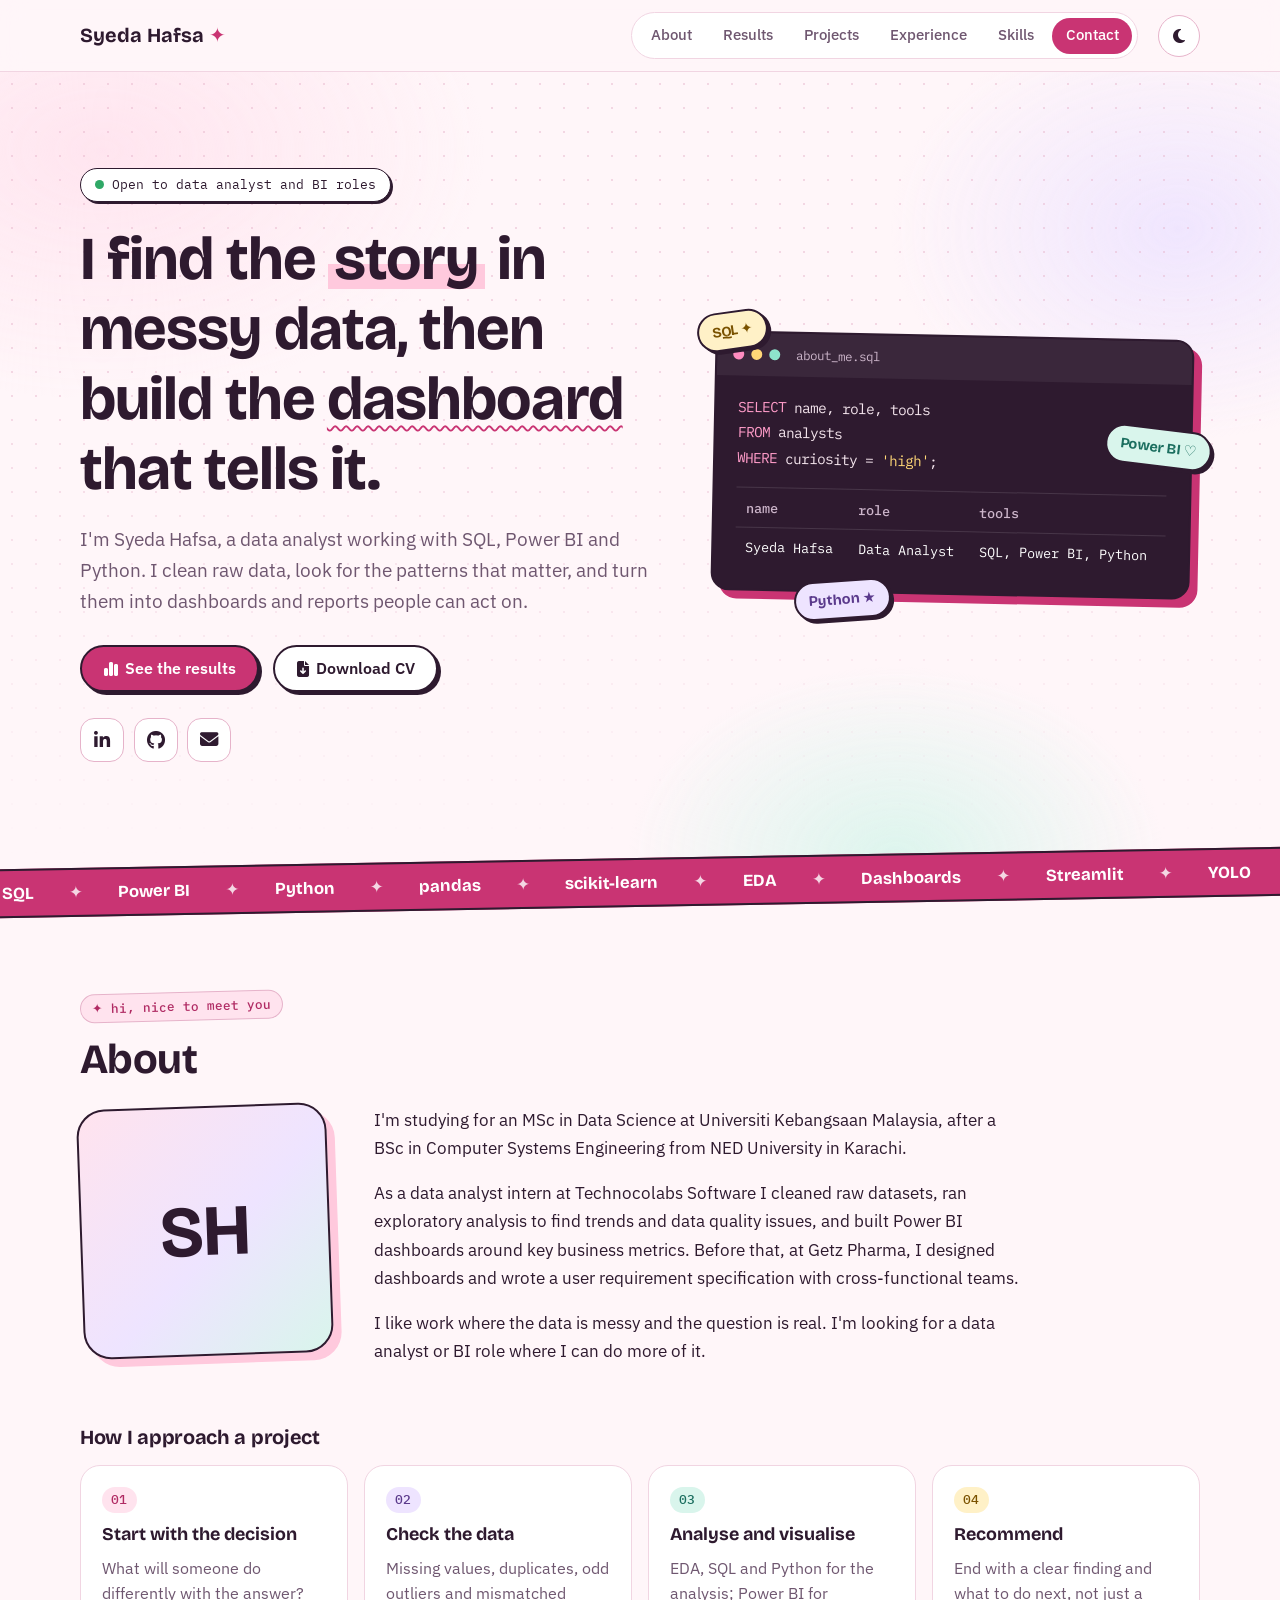
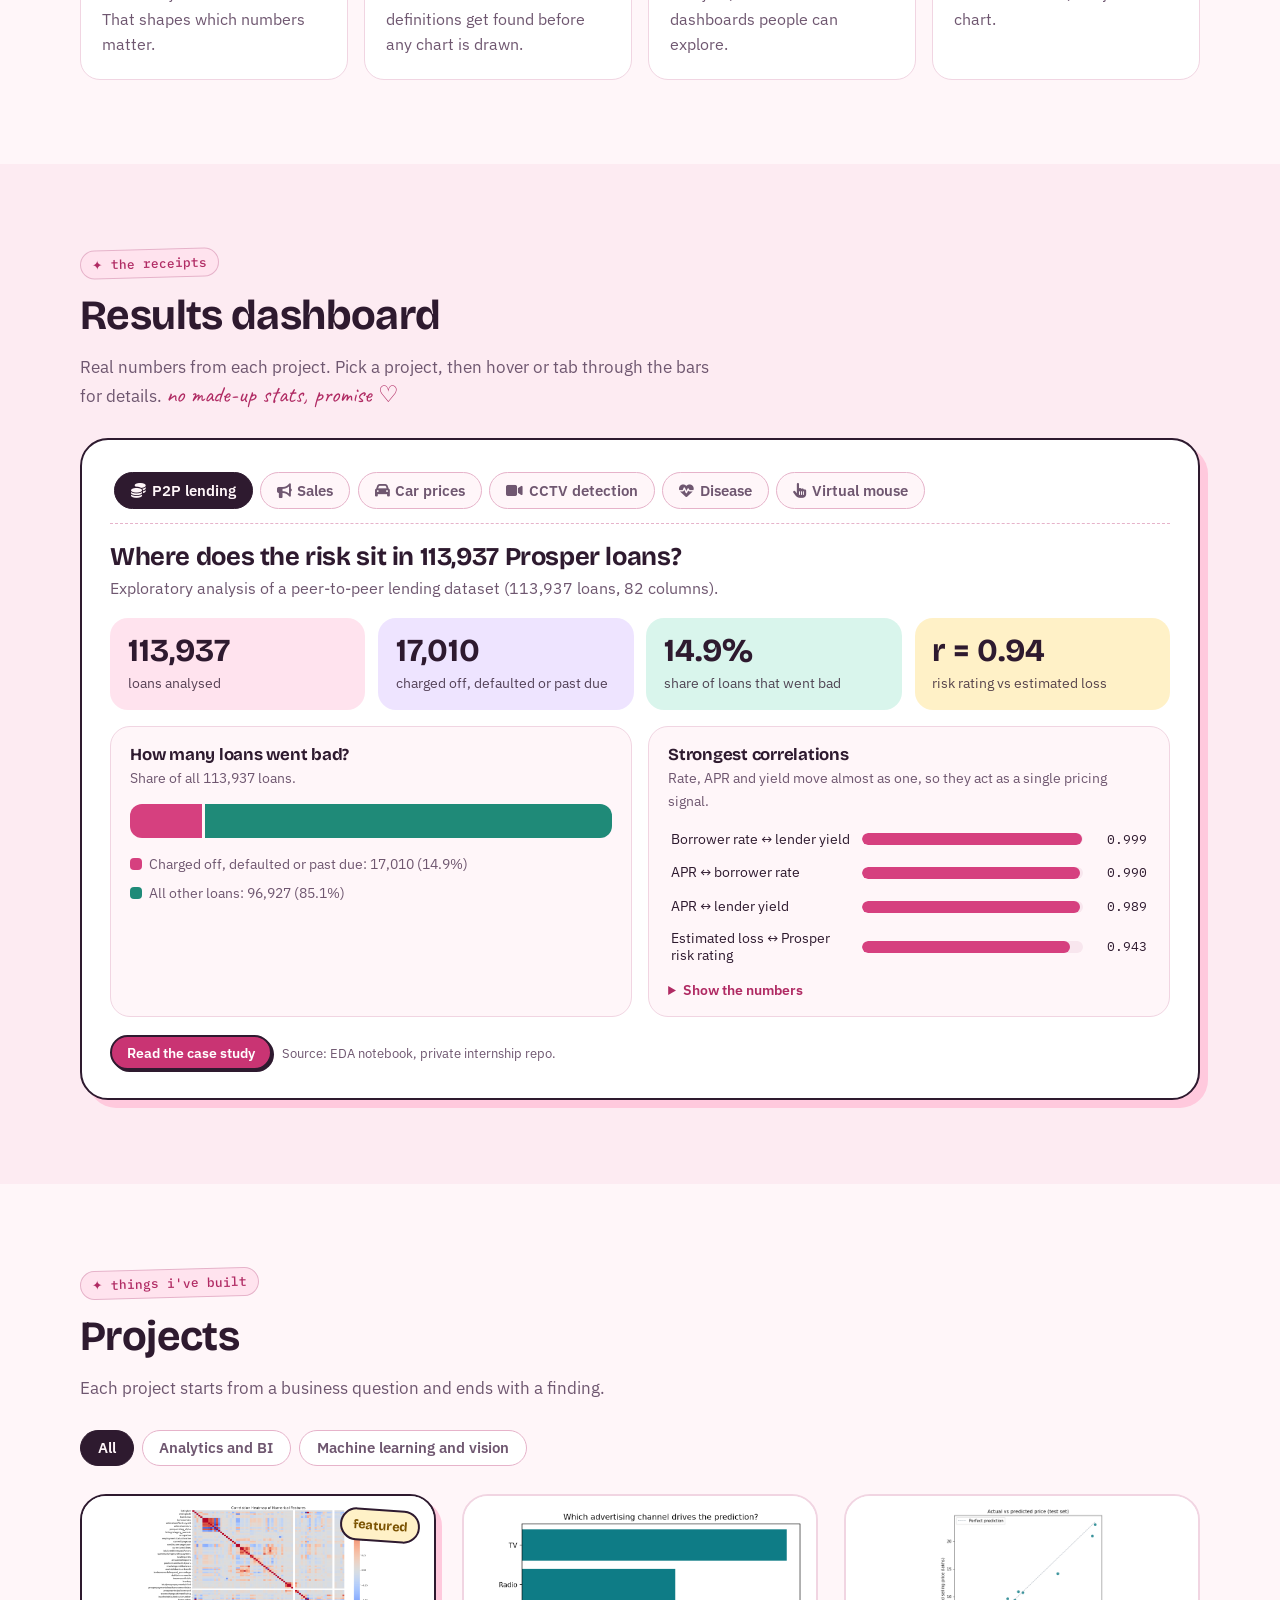
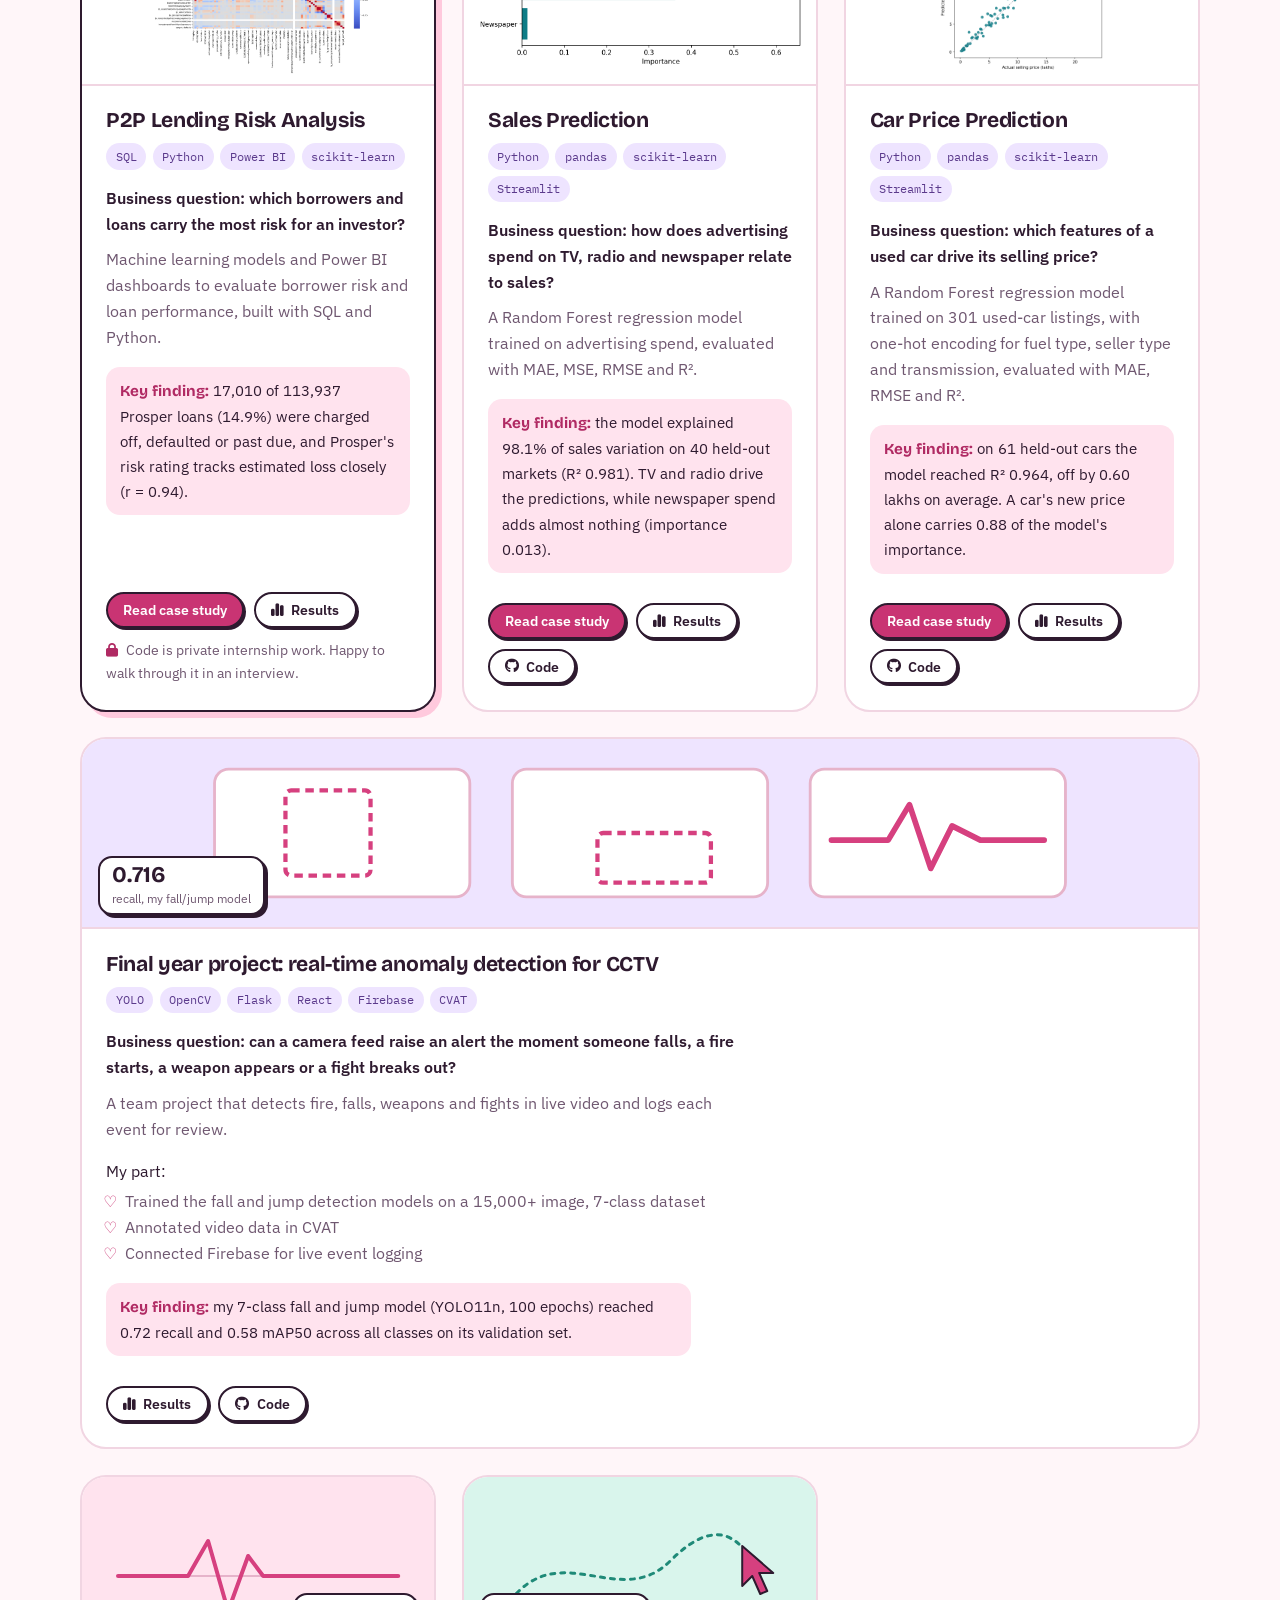
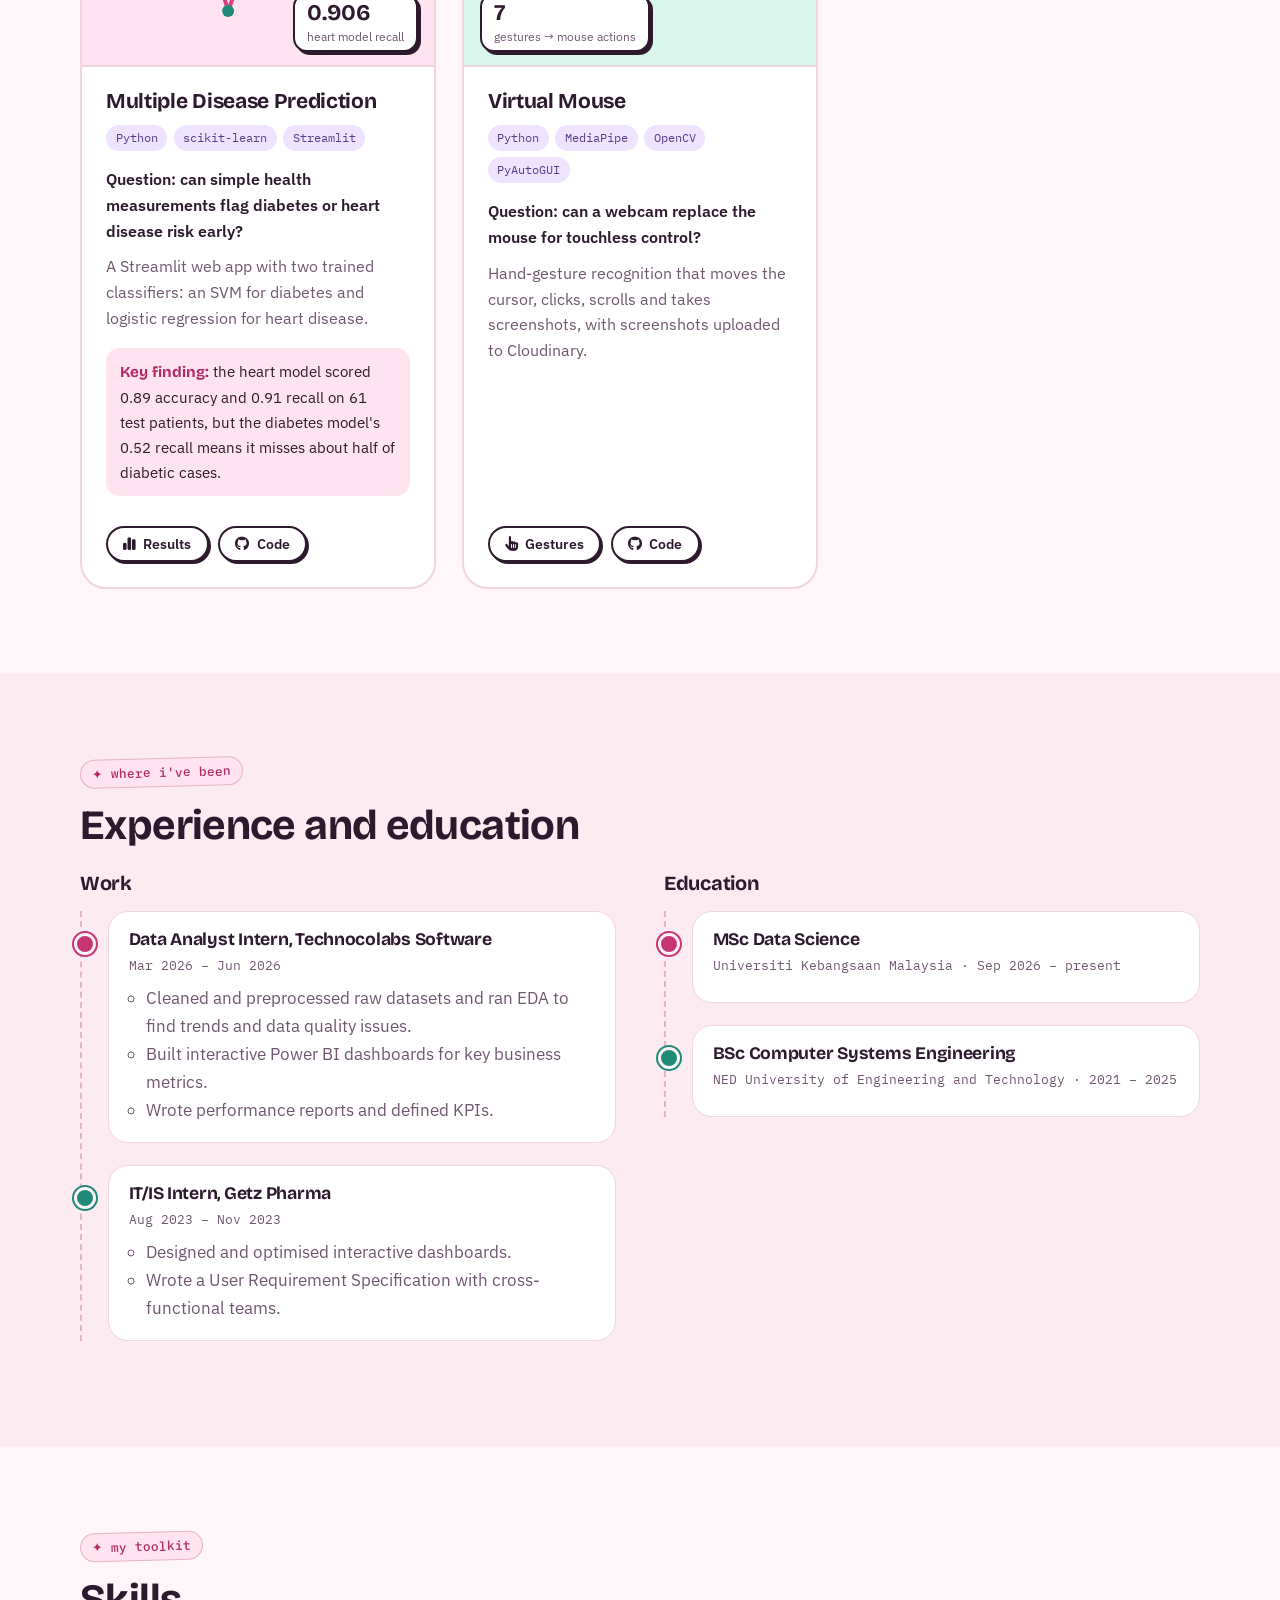
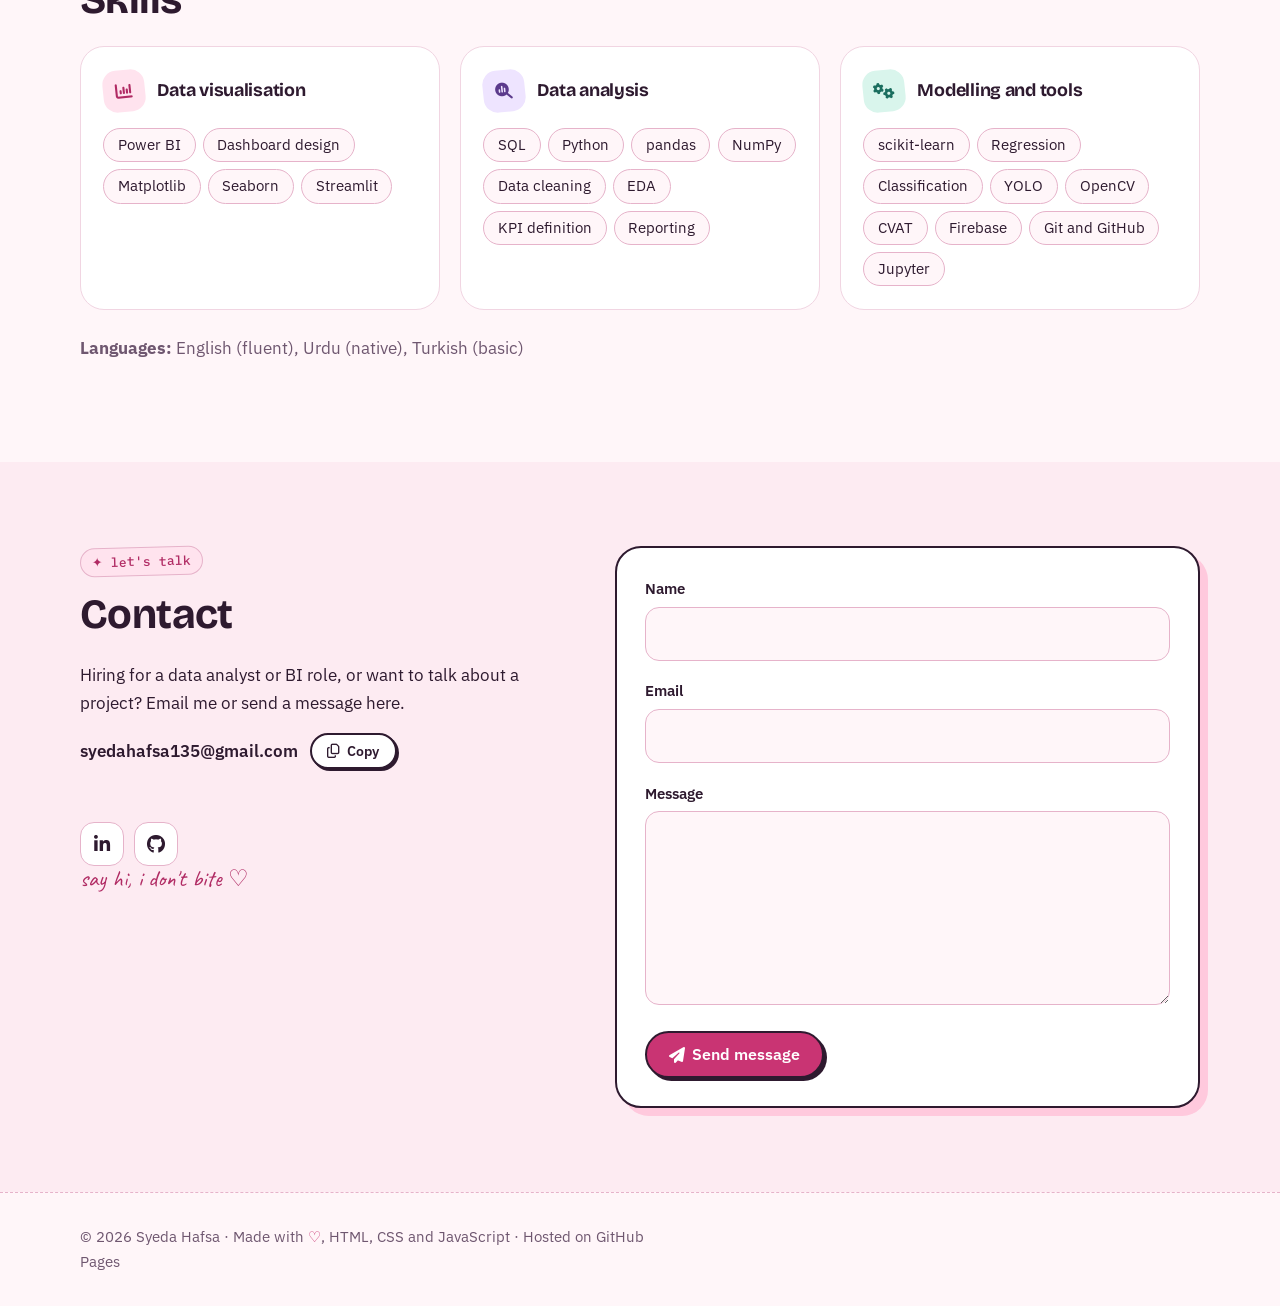
==== commit 731fb335: "updated code" ====
--- a/index.html
+++ b/index.html
@@ -4,7 +4,7 @@
     <meta charset="UTF-8">
     <meta name="viewport" content="width=device-width, initial-scale=1.0">
     <title>Syeda Hafsa | Data Analyst Portfolio</title>
-    <meta name="description" content="Syeda Hafsa, data analyst working with SQL, Power BI and Python. Projects, experience and contact details.">
+    <meta name="description" content="Syeda Hafsa, data analyst working with SQL, Power BI and Python. Projects, results dashboard, experience and contact details.">
     <meta name="color-scheme" content="light dark">
 
     <!-- Apply the saved theme before the page paints, so there is no flash of the wrong theme -->
@@ -24,7 +24,7 @@
 
     <link rel="preconnect" href="https://fonts.googleapis.com">
     <link rel="preconnect" href="https://fonts.gstatic.com" crossorigin>
-    <link href="https://fonts.googleapis.com/css2?family=Bricolage+Grotesque:opsz,wght@12..96,600;12..96,700&family=IBM+Plex+Mono:wght@400;500&family=IBM+Plex+Sans:ital,wght@0,400;0,500;0,600;1,400&display=swap" rel="stylesheet">
+    <link href="https://fonts.googleapis.com/css2?family=Bricolage+Grotesque:opsz,wght@12..96,600;12..96,700&family=Caveat:wght@600&family=IBM+Plex+Mono:wght@400;500&family=IBM+Plex+Sans:ital,wght@0,400;0,500;0,600;1,400&display=swap" rel="stylesheet">
     <link rel="stylesheet" href="https://cdnjs.cloudflare.com/ajax/libs/font-awesome/6.4.2/css/all.min.css">
     <link rel="stylesheet" href="assets/css/style.css">
 </head>
@@ -39,6 +39,7 @@
         <nav aria-label="Main">
             <ul>
                 <li><a href="#about">About</a></li>
+                <li><a href="#dashboard">Results</a></li>
                 <li><a href="#projects">Projects</a></li>
                 <li><a href="#experience">Experience</a></li>
                 <li><a href="#skills">Skills</a></li>
@@ -58,12 +59,12 @@
     <div class="container hero-grid">
         <div>
             <p class="status"><span class="dot" aria-hidden="true"></span>Open to data analyst and BI roles</p>
-            <h1>I find the story in messy data, then build the dashboard that tells it.</h1>
+            <h1>I find the <span class="hl">story</span> in messy data, then build the <span class="hl-wave">dashboard</span> that tells it.</h1>
             <p class="lede">I'm Syeda Hafsa, a data analyst working with SQL, Power BI and Python. I clean raw data, look for the patterns that matter, and turn them into dashboards and reports people can act on.</p>
             <div class="actions">
-                <a class="btn primary" href="#projects">See my projects</a>
+                <a class="btn primary" href="#dashboard"><i class="fas fa-chart-simple" aria-hidden="true"></i> See the results</a>
                 <!-- Put your CV at assets/Syeda_Hafsa_CV.pdf (exact name) for this button to work -->
-                <a class="btn ghost" href="assets/Syeda_Hafsa_CV.pdf" download>
+                <a class="btn" href="assets/Syeda_Hafsa_CV.pdf" download>
                     <i class="fas fa-file-arrow-down" aria-hidden="true"></i> Download CV
                 </a>
             </div>
@@ -74,31 +75,47 @@
             </div>
         </div>
 
-        <div class="query" role="img" aria-label="A SQL query selecting name, role and tools from analysts where curiosity is high, returning one row: Syeda Hafsa, Data Analyst, SQL, Power BI, Python.">
-            <div aria-hidden="true">
-                <span class="kw">SELECT</span> name, role, tools<br>
-                <span class="kw">FROM</span> analysts<br>
-                <span class="kw">WHERE</span> curiosity = <span class="str">'high'</span>;
-                <table>
-                    <thead>
-                        <tr><th>name</th><th>role</th><th>tools</th></tr>
-                    </thead>
-                    <tbody>
-                        <tr><td>Syeda Hafsa</td><td>Data Analyst</td><td>SQL, Power BI, Python</td></tr>
-                    </tbody>
-                </table>
+        <div class="window-wrap">
+            <span class="sticker s-a" aria-hidden="true">SQL ✦</span>
+            <span class="sticker s-b" aria-hidden="true">Power BI ♡</span>
+            <span class="sticker s-c" aria-hidden="true">Python ★</span>
+            <div class="window" role="img" aria-label="A SQL query selecting name, role and tools from analysts where curiosity is high, returning one row: Syeda Hafsa, Data Analyst, SQL, Power BI, Python.">
+                <div class="window-bar" aria-hidden="true"><span></span><span></span><span></span><em>about_me.sql</em></div>
+                <div class="query" aria-hidden="true">
+                    <span class="kw">SELECT</span> name, role, tools<br>
+                    <span class="kw">FROM</span> analysts<br>
+                    <span class="kw">WHERE</span> curiosity = <span class="str">'high'</span>;
+                    <table>
+                        <thead>
+                            <tr><th>name</th><th>role</th><th>tools</th></tr>
+                        </thead>
+                        <tbody>
+                            <tr><td>Syeda Hafsa</td><td>Data Analyst</td><td>SQL, Power BI, Python</td></tr>
+                        </tbody>
+                    </table>
+                </div>
             </div>
         </div>
     </div>
 </section>
+
+<!-- Scrolling tools strip (decorative; the same tools are listed in Skills) -->
+<div class="ticker" aria-hidden="true">
+    <div class="ticker-track">
+        <span>SQL</span><span>Power BI</span><span>Python</span><span>pandas</span><span>scikit-learn</span><span>EDA</span><span>Dashboards</span><span>Streamlit</span><span>YOLO</span><span>KPIs</span>
+        <span>SQL</span><span>Power BI</span><span>Python</span><span>pandas</span><span>scikit-learn</span><span>EDA</span><span>Dashboards</span><span>Streamlit</span><span>YOLO</span><span>KPIs</span>
+    </div>
+</div>
 
 <!-- ============ ABOUT ============ -->
 <section class="section" id="about">
     <div class="container">
+        <span class="kicker">✦ hi, nice to meet you</span>
         <h2>About</h2>
         <div class="about-content">
-            <!-- Add your photo as assets/images/profile.jpg. If it's missing, this block hides itself. -->
-            <img src="assets/images/profile.jpg" alt="Portrait of Syeda Hafsa" class="profile-photo" width="240" height="240">
+            <!-- Add your photo as assets/images/profile.jpg. Until then, a cute "SH" avatar shows instead. -->
+            <img src="assets/images/profile.jpg" alt="Portrait of Syeda Hafsa" class="profile-photo" width="250" height="250">
+            <div class="avatar" aria-hidden="true" hidden>SH</div>
             <div class="about-text">
                 <p>I'm studying for an MSc in Data Science at Universiti Kebangsaan Malaysia, after a BSc in Computer Systems Engineering from NED University in Karachi.</p>
                 <p>As a data analyst intern at Technocolabs Software I cleaned raw datasets, ran exploratory analysis to find trends and data quality issues, and built Power BI dashboards around key business metrics. Before that, at Getz Pharma, I designed dashboards and wrote a user requirement specification with cross-functional teams.</p>
@@ -116,11 +133,221 @@
     </div>
 </section>
 
+<!-- ============ RESULTS DASHBOARD ============
+     Every number here comes from the project repos (notebooks, saved model files, or the test-set
+     output of src/evaluate.py). The charts are drawn by assets/js/main.js from the same numbers. -->
+<section class="section tint" id="dashboard">
+    <div class="container">
+        <span class="kicker">✦ the receipts</span>
+        <h2>Results dashboard</h2>
+        <p class="section-intro">Real numbers from each project. Pick a project, then hover or tab through the bars for details. <span class="hand-note">no made-up stats, promise ♡</span></p>
+
+        <div class="dash">
+            <div class="tabs" role="tablist" aria-label="Choose a project">
+                <button class="tab" role="tab" id="tab-p2p" aria-controls="panel-p2p" aria-selected="true" type="button"><i class="fas fa-coins" aria-hidden="true"></i>P2P lending</button>
+                <button class="tab" role="tab" id="tab-sales" aria-controls="panel-sales" aria-selected="false" tabindex="-1" type="button"><i class="fas fa-bullhorn" aria-hidden="true"></i>Sales</button>
+                <button class="tab" role="tab" id="tab-car" aria-controls="panel-car" aria-selected="false" tabindex="-1" type="button"><i class="fas fa-car" aria-hidden="true"></i>Car prices</button>
+                <button class="tab" role="tab" id="tab-fyp" aria-controls="panel-fyp" aria-selected="false" tabindex="-1" type="button"><i class="fas fa-video" aria-hidden="true"></i>CCTV detection</button>
+                <button class="tab" role="tab" id="tab-disease" aria-controls="panel-disease" aria-selected="false" tabindex="-1" type="button"><i class="fas fa-heart-pulse" aria-hidden="true"></i>Disease</button>
+                <button class="tab" role="tab" id="tab-mouse" aria-controls="panel-mouse" aria-selected="false" tabindex="-1" type="button"><i class="fas fa-hand-pointer" aria-hidden="true"></i>Virtual mouse</button>
+            </div>
+
+            <!-- P2P -->
+            <div class="panel" role="tabpanel" id="panel-p2p" aria-labelledby="tab-p2p" tabindex="0">
+                <div class="panel-head">
+                    <div>
+                        <h3>Where does the risk sit in 113,937 Prosper loans?</h3>
+                        <p>Exploratory analysis of a peer-to-peer lending dataset (113,937 loans, 82 columns).</p>
+                    </div>
+                </div>
+                <div class="kpis">
+                    <div class="kpi"><span class="kpi-value">113,937</span><span class="kpi-label">loans analysed</span></div>
+                    <div class="kpi"><span class="kpi-value">17,010</span><span class="kpi-label">charged off, defaulted or past due</span></div>
+                    <div class="kpi"><span class="kpi-value">14.9%</span><span class="kpi-label">share of loans that went bad</span></div>
+                    <div class="kpi"><span class="kpi-value">r = 0.94</span><span class="kpi-label">risk rating vs estimated loss</span></div>
+                </div>
+                <div class="charts">
+                    <div class="chart-card">
+                        <h4>How many loans went bad?</h4>
+                        <p class="chart-note">Share of all 113,937 loans.</p>
+                        <div class="chart" data-chart="p2p-split"></div>
+                    </div>
+                    <div class="chart-card">
+                        <h4>Strongest correlations</h4>
+                        <p class="chart-note">Rate, APR and yield move almost as one, so they act as a single pricing signal.</p>
+                        <div class="chart" data-chart="p2p-corr"></div>
+                    </div>
+                </div>
+                <div class="panel-foot">
+                    <a class="btn small primary" href="projects/p2p-lending.html">Read the case study</a>
+                    <p class="fine">Source: EDA notebook, private internship repo.</p>
+                </div>
+            </div>
+
+            <!-- Sales -->
+            <div class="panel" role="tabpanel" id="panel-sales" aria-labelledby="tab-sales" tabindex="0" hidden>
+                <div class="panel-head">
+                    <div>
+                        <h3>Which ad channel actually moves sales?</h3>
+                        <p>Random Forest regression on 200 markets, scored on 40 markets the model never saw.</p>
+                    </div>
+                </div>
+                <div class="kpis">
+                    <div class="kpi"><span class="kpi-value">0.981</span><span class="kpi-label">R² on test markets</span></div>
+                    <div class="kpi"><span class="kpi-value">0.62</span><span class="kpi-label">mean absolute error</span></div>
+                    <div class="kpi"><span class="kpi-value">0.77</span><span class="kpi-label">root mean squared error</span></div>
+                    <div class="kpi"><span class="kpi-value">40</span><span class="kpi-label">held-out test markets</span></div>
+                </div>
+                <div class="charts">
+                    <div class="chart-card">
+                        <h4>What drives the prediction?</h4>
+                        <p class="chart-note">Feature importance (shares add up to 1).</p>
+                        <div class="chart" data-chart="sales-imp"></div>
+                    </div>
+                    <div class="chart-card">
+                        <h4>Takeaway</h4>
+                        <p class="chart-note">TV first, radio second. Newspaper spend adds almost nothing to the prediction, so it's the first place to test budget cuts.</p>
+                        <figure class="shot">
+                            <img src="assets/images/sales/actual-vs-predicted.png" alt="Actual vs predicted sales for the 40 test markets; points sit close to the perfect-prediction line" width="900" height="900" loading="lazy">
+                        </figure>
+                    </div>
+                </div>
+                <div class="panel-foot">
+                    <a class="btn small primary" href="projects/sales-prediction.html">Read the case study</a>
+                    <a class="btn small" href="https://github.com/syedahafsa135/CodeAlpha_SalesPrediction" target="_blank" rel="noopener"><i class="fab fa-github" aria-hidden="true"></i> Code</a>
+                </div>
+            </div>
+
+            <!-- Car -->
+            <div class="panel" role="tabpanel" id="panel-car" aria-labelledby="tab-car" tabindex="0" hidden>
+                <div class="panel-head">
+                    <div>
+                        <h3>What sets a used car's price?</h3>
+                        <p>Random Forest regression on 301 listings (2003–2018), scored on 61 cars the model never saw.</p>
+                    </div>
+                </div>
+                <div class="kpis">
+                    <div class="kpi"><span class="kpi-value">0.964</span><span class="kpi-label">R² on test cars</span></div>
+                    <div class="kpi"><span class="kpi-value">0.60</span><span class="kpi-label">mean absolute error (lakhs)</span></div>
+                    <div class="kpi"><span class="kpi-value">0.91</span><span class="kpi-label">root mean squared error (lakhs)</span></div>
+                    <div class="kpi"><span class="kpi-value">0.884</span><span class="kpi-label">importance of the new price alone</span></div>
+                </div>
+                <div class="charts">
+                    <div class="chart-card">
+                        <h4>What drives the price?</h4>
+                        <p class="chart-note">Feature importance (shares add up to 1).</p>
+                        <div class="chart" data-chart="car-imp"></div>
+                    </div>
+                    <div class="chart-card">
+                        <h4>What's in the data?</h4>
+                        <p class="chart-note">Cars by fuel type. Only 2 CNG cars, too few to say anything about them.</p>
+                        <div class="chart" data-chart="car-fuel"></div>
+                    </div>
+                </div>
+                <div class="panel-foot">
+                    <a class="btn small primary" href="projects/car-price-prediction.html">Read the case study</a>
+                    <a class="btn small" href="https://github.com/syedahafsa135/CodeAlpha_CarPricePrediction" target="_blank" rel="noopener"><i class="fab fa-github" aria-hidden="true"></i> Code</a>
+                </div>
+            </div>
+
+            <!-- FYP -->
+            <div class="panel" role="tabpanel" id="panel-fyp" aria-labelledby="tab-fyp" tabindex="0" hidden>
+                <div class="panel-head">
+                    <div>
+                        <h3>How well does my fall and jump model detect?</h3>
+                        <p>My part of the team project: a YOLO11n pose model, 7 classes, 100 epochs, trained on 15,000+ images. Validation set, all 7 classes.</p>
+                    </div>
+                </div>
+                <div class="kpis">
+                    <div class="kpi"><span class="kpi-value">0.716</span><span class="kpi-label">recall (bounding box)</span></div>
+                    <div class="kpi"><span class="kpi-value">0.583</span><span class="kpi-label">mAP50 (bounding box)</span></div>
+                    <div class="kpi"><span class="kpi-value">7</span><span class="kpi-label">classes, incl. fall and jump</span></div>
+                    <div class="kpi"><span class="kpi-value">15,000+</span><span class="kpi-label">training images</span></div>
+                </div>
+                <div class="charts">
+                    <div class="chart-card">
+                        <h4>Box detection vs pose keypoints</h4>
+                        <p class="chart-note">Finding the person (box) works much better than placing body keypoints (pose).</p>
+                        <div class="chart" data-chart="fyp-metrics"></div>
+                    </div>
+                    <div class="chart-card">
+                        <h4>Takeaway</h4>
+                        <p class="chart-note">Recall is higher than precision, which suits a safety alert: better to flag a possible fall for review than to miss one. Next step: more varied "not fall" footage to cut false alarms.</p>
+                    </div>
+                </div>
+                <div class="panel-foot">
+                    <a class="btn small" href="https://github.com/syedahafsa135/survelliance-website" target="_blank" rel="noopener"><i class="fab fa-github" aria-hidden="true"></i> Code</a>
+                    <p class="fine">Source: metrics saved inside the trained model file.</p>
+                </div>
+            </div>
+
+            <!-- Disease -->
+            <div class="panel" role="tabpanel" id="panel-disease" aria-labelledby="tab-disease" tabindex="0" hidden>
+                <div class="panel-head">
+                    <div>
+                        <h3>Can simple health measurements flag risk?</h3>
+                        <p>Two classifiers in one Streamlit app, scored on their test sets.</p>
+                    </div>
+                </div>
+                <div class="kpis">
+                    <div class="kpi"><span class="kpi-value">0.885</span><span class="kpi-label">heart model accuracy</span></div>
+                    <div class="kpi"><span class="kpi-value">0.906</span><span class="kpi-label">heart model recall</span></div>
+                    <div class="kpi"><span class="kpi-value">0.773</span><span class="kpi-label">diabetes model accuracy</span></div>
+                    <div class="kpi"><span class="kpi-value">0.519</span><span class="kpi-label">diabetes model recall</span></div>
+                </div>
+                <div class="charts">
+                    <div class="chart-card">
+                        <h4>Diabetes vs heart model</h4>
+                        <p class="chart-note">Test-set scores. Heart: 61 test patients.</p>
+                        <div class="chart" data-chart="disease"></div>
+                    </div>
+                    <div class="chart-card">
+                        <h4>Takeaway</h4>
+                        <p class="chart-note">Accuracy alone hides the problem: the diabetes model misses about half of diabetic patients (recall 0.519). For screening, recall matters most, so that model needs work before anyone relies on it.</p>
+                    </div>
+                </div>
+                <div class="panel-foot">
+                    <a class="btn small" href="https://github.com/syedahafsa135/Multiple_Disease_Prediction_System" target="_blank" rel="noopener"><i class="fab fa-github" aria-hidden="true"></i> Code</a>
+                </div>
+            </div>
+
+            <!-- Virtual Mouse -->
+            <div class="panel" role="tabpanel" id="panel-mouse" aria-labelledby="tab-mouse" tabindex="0" hidden>
+                <div class="panel-head">
+                    <div>
+                        <h3>Which gesture does what?</h3>
+                        <p>MediaPipe tracks 21 landmarks on one hand; angles and distances between them become mouse actions.</p>
+                    </div>
+                </div>
+                <div class="kpis">
+                    <div class="kpi"><span class="kpi-value">21</span><span class="kpi-label">hand landmarks tracked</span></div>
+                    <div class="kpi"><span class="kpi-value">7</span><span class="kpi-label">gesture actions</span></div>
+                    <div class="kpi"><span class="kpi-value">0</span><span class="kpi-label">extra hardware, just a webcam</span></div>
+                </div>
+                <ul class="gestures">
+                    <li><strong>Move cursor</strong><span>Thumb close to index finger, index straight</span></li>
+                    <li><strong>Left click</strong><span>Index finger bent</span></li>
+                    <li><strong>Right click</strong><span>Middle finger bent</span></li>
+                    <li><strong>Double click</strong><span>Index and middle fingers bent</span></li>
+                    <li><strong>Screenshot</strong><span>Index and middle bent, thumb close; uploads to Cloudinary</span></li>
+                    <li><strong>Scroll up</strong><span>3 fingers raised</span></li>
+                    <li><strong>Scroll down</strong><span>4 fingers raised</span></li>
+                </ul>
+                <div class="panel-foot">
+                    <a class="btn small" href="https://github.com/syedahafsa135/VirtualMouse" target="_blank" rel="noopener"><i class="fab fa-github" aria-hidden="true"></i> Code</a>
+                </div>
+            </div>
+            <noscript><p>The charts need JavaScript. The same numbers are on each project card and case study.</p></noscript>
+        </div>
+    </div>
+</section>
+
 <!-- ============ PROJECTS ============ -->
 <section class="section" id="projects">
     <div class="container">
+        <span class="kicker">✦ things i've built</span>
         <h2>Projects</h2>
-        <p class="section-intro">Each project starts from a business question.</p>
+        <p class="section-intro">Each project starts from a business question and ends with a finding.</p>
 
         <div class="filters" role="group" aria-label="Filter projects">
             <button class="filter is-active" type="button" data-filter="all" aria-pressed="true">All</button>
@@ -132,15 +359,10 @@
 
             <!-- P2P Lending -->
             <article class="project-card featured" data-tags="analytics ml">
-                <svg class="project-art" viewBox="0 0 320 110" preserveAspectRatio="xMidYMid meet" aria-hidden="true" focusable="false">
-                    <line class="art-line" x1="20" y1="95" x2="300" y2="95"/>
-                    <rect class="art-main" x="40" y="55" width="30" height="40" rx="3"/>
-                    <rect class="art-main" x="90" y="40" width="30" height="55" rx="3"/>
-                    <rect class="art-hot" x="140" y="20" width="30" height="75" rx="3"/>
-                    <rect class="art-main" x="190" y="48" width="30" height="47" rx="3"/>
-                    <rect class="art-main" x="240" y="62" width="30" height="33" rx="3"/>
-                    <polyline class="art-trend" fill="none" points="55,50 105,36 155,15 205,42 255,58"/>
-                </svg>
+                <span class="badge">featured</span>
+                <a class="project-thumb" href="projects/p2p-lending.html" tabindex="-1" aria-hidden="true">
+                    <img src="assets/images/p2p/correlation-heatmap.png" alt="" width="1451" height="1101" loading="lazy">
+                </a>
                 <div class="project-body">
                     <h3>P2P Lending Risk Analysis</h3>
                     <ul class="stack" aria-label="Tools used">
@@ -151,6 +373,7 @@
                     <p class="result"><strong>Key finding:</strong> 17,010 of 113,937 Prosper loans (14.9%) were charged off, defaulted or past due, and Prosper's risk rating tracks estimated loss closely (r = 0.94).</p>
                     <div class="project-buttons">
                         <a class="btn small primary" href="projects/p2p-lending.html">Read case study</a>
+                        <a class="btn small" href="#dashboard" data-tab="p2p"><i class="fas fa-chart-simple" aria-hidden="true"></i> Results</a>
                     </div>
                     <!-- The GitHub repo is private (internship work), so no code link here. -->
                     <p class="private-note"><i class="fas fa-lock" aria-hidden="true"></i> Code is private internship work. Happy to walk through it in an interview.</p>
@@ -159,18 +382,9 @@
 
             <!-- Sales Prediction -->
             <article class="project-card" data-tags="analytics ml">
-                <svg class="project-art" viewBox="0 0 320 110" preserveAspectRatio="xMidYMid meet" aria-hidden="true" focusable="false">
-                    <line class="art-line" x1="20" y1="95" x2="300" y2="95"/>
-                    <circle class="art-dot" cx="45" cy="82" r="5"/>
-                    <circle class="art-dot" cx="80" cy="70" r="5"/>
-                    <circle class="art-dot" cx="110" cy="74" r="5"/>
-                    <circle class="art-dot" cx="145" cy="58" r="5"/>
-                    <circle class="art-dot" cx="175" cy="50" r="5"/>
-                    <circle class="art-dot" cx="210" cy="44" r="5"/>
-                    <circle class="art-dot" cx="240" cy="30" r="5"/>
-                    <circle class="art-hot" cx="275" cy="22" r="6"/>
-                    <line class="art-trend" x1="35" y1="88" x2="290" y2="18"/>
-                </svg>
+                <a class="project-thumb" href="projects/sales-prediction.html" tabindex="-1" aria-hidden="true">
+                    <img src="assets/images/sales/feature-importance.png" alt="" width="1050" height="525" loading="lazy">
+                </a>
                 <div class="project-body">
                     <h3>Sales Prediction</h3>
                     <ul class="stack" aria-label="Tools used">
@@ -181,24 +395,17 @@
                     <p class="result"><strong>Key finding:</strong> the model explained 98.1% of sales variation on 40 held-out markets (R² 0.981). TV and radio drive the predictions, while newspaper spend adds almost nothing (importance 0.013).</p>
                     <div class="project-buttons">
                         <a class="btn small primary" href="projects/sales-prediction.html">Read case study</a>
-                        <a class="btn small" href="https://github.com/syedahafsa135/CodeAlpha_SalesPrediction" target="_blank" rel="noopener"><i class="fab fa-github" aria-hidden="true"></i> Code on GitHub</a>
+                        <a class="btn small" href="#dashboard" data-tab="sales"><i class="fas fa-chart-simple" aria-hidden="true"></i> Results</a>
+                        <a class="btn small" href="https://github.com/syedahafsa135/CodeAlpha_SalesPrediction" target="_blank" rel="noopener"><i class="fab fa-github" aria-hidden="true"></i> Code</a>
                     </div>
                 </div>
             </article>
 
             <!-- Car Price Prediction -->
             <article class="project-card" data-tags="analytics ml">
-                <svg class="project-art" viewBox="0 0 320 110" preserveAspectRatio="xMidYMid meet" aria-hidden="true" focusable="false">
-                    <line class="art-line" x1="20" y1="95" x2="300" y2="95"/>
-                    <rect class="art-main" x="40" y="70" width="22" height="25" rx="3"/>
-                    <rect class="art-main" x="72" y="60" width="22" height="35" rx="3"/>
-                    <rect class="art-main" x="104" y="52" width="22" height="43" rx="3"/>
-                    <rect class="art-main" x="136" y="45" width="22" height="50" rx="3"/>
-                    <rect class="art-hot" x="168" y="30" width="22" height="65" rx="3"/>
-                    <rect class="art-main" x="200" y="38" width="22" height="57" rx="3"/>
-                    <rect class="art-main" x="232" y="26" width="22" height="69" rx="3"/>
-                    <rect class="art-main" x="264" y="18" width="22" height="77" rx="3"/>
-                </svg>
+                <a class="project-thumb" href="projects/car-price-prediction.html" tabindex="-1" aria-hidden="true">
+                    <img src="assets/images/car/actual-vs-predicted.png" alt="" width="900" height="900" loading="lazy">
+                </a>
                 <div class="project-body">
                     <h3>Car Price Prediction</h3>
                     <ul class="stack" aria-label="Tools used">
@@ -209,21 +416,25 @@
                     <p class="result"><strong>Key finding:</strong> on 61 held-out cars the model reached R² 0.964, off by 0.60 lakhs on average. A car's new price alone carries 0.88 of the model's importance.</p>
                     <div class="project-buttons">
                         <a class="btn small primary" href="projects/car-price-prediction.html">Read case study</a>
-                        <a class="btn small" href="https://github.com/syedahafsa135/CodeAlpha_CarPricePrediction" target="_blank" rel="noopener"><i class="fab fa-github" aria-hidden="true"></i> Code on GitHub</a>
+                        <a class="btn small" href="#dashboard" data-tab="car"><i class="fas fa-chart-simple" aria-hidden="true"></i> Results</a>
+                        <a class="btn small" href="https://github.com/syedahafsa135/CodeAlpha_CarPricePrediction" target="_blank" rel="noopener"><i class="fab fa-github" aria-hidden="true"></i> Code</a>
                     </div>
                 </div>
             </article>
 
             <!-- Final Year Project (full width) -->
             <article class="project-card wide" data-tags="ml">
-                <svg class="project-art" viewBox="0 0 640 110" preserveAspectRatio="xMidYMid meet" aria-hidden="true" focusable="false">
-                    <rect class="art-frame" x="20" y="10" width="180" height="90" rx="6"/>
-                    <rect class="art-box" x="70" y="25" width="60" height="60" rx="2"/>
-                    <rect class="art-frame" x="230" y="10" width="180" height="90" rx="6"/>
-                    <rect class="art-box" x="290" y="55" width="80" height="35" rx="2"/>
-                    <rect class="art-frame" x="440" y="10" width="180" height="90" rx="6"/>
-                    <polyline class="art-pulse" points="455,60 495,60 510,35 525,80 540,50 560,60 605,60"/>
-                </svg>
+                <div class="project-art-wrap lilac">
+                    <svg class="project-art" viewBox="0 0 640 110" preserveAspectRatio="xMidYMid meet" aria-hidden="true" focusable="false">
+                        <rect class="art-frame" x="20" y="10" width="180" height="90" rx="10"/>
+                        <rect class="art-box" x="70" y="25" width="60" height="60" rx="4"/>
+                        <rect class="art-frame" x="230" y="10" width="180" height="90" rx="10"/>
+                        <rect class="art-box" x="290" y="55" width="80" height="35" rx="4"/>
+                        <rect class="art-frame" x="440" y="10" width="180" height="90" rx="10"/>
+                        <polyline class="art-pulse" points="455,60 495,60 510,35 525,80 540,50 560,60 605,60"/>
+                    </svg>
+                    <span class="art-number"><b>0.716</b><small>recall, my fall/jump model</small></span>
+                </div>
                 <div class="project-body">
                     <h3>Final year project: real-time anomaly detection for CCTV</h3>
                     <ul class="stack" aria-label="Tools used">
@@ -240,18 +451,22 @@
                     <!-- Source: validation metrics stored inside fall_jump_combined_1_1_25_yolo11n_best.pt (best epoch, bounding boxes) -->
                     <p class="result"><strong>Key finding:</strong> my 7-class fall and jump model (YOLO11n, 100 epochs) reached 0.72 recall and 0.58 mAP50 across all classes on its validation set.</p>
                     <div class="project-buttons">
-                        <a class="btn small" href="https://github.com/syedahafsa135/survelliance-website" target="_blank" rel="noopener"><i class="fab fa-github" aria-hidden="true"></i> Code on GitHub</a>
+                        <a class="btn small" href="#dashboard" data-tab="fyp"><i class="fas fa-chart-simple" aria-hidden="true"></i> Results</a>
+                        <a class="btn small" href="https://github.com/syedahafsa135/survelliance-website" target="_blank" rel="noopener"><i class="fab fa-github" aria-hidden="true"></i> Code</a>
                     </div>
                 </div>
             </article>
 
             <!-- Multiple Disease Prediction -->
             <article class="project-card" data-tags="ml">
-                <svg class="project-art" viewBox="0 0 320 110" preserveAspectRatio="xMidYMid meet" aria-hidden="true" focusable="false">
-                    <line class="art-line" x1="20" y1="60" x2="300" y2="60"/>
-                    <polyline class="art-pulse" points="20,60 90,60 110,25 130,95 150,40 165,60 300,60"/>
-                    <circle class="art-hot" cx="130" cy="95" r="6"/>
-                </svg>
+                <div class="project-art-wrap">
+                    <svg class="project-art" viewBox="0 0 320 110" preserveAspectRatio="xMidYMid meet" aria-hidden="true" focusable="false">
+                        <line class="art-line" x1="20" y1="60" x2="300" y2="60"/>
+                        <polyline class="art-pulse" points="20,60 90,60 110,25 130,95 150,40 165,60 300,60"/>
+                        <circle class="art-hot" cx="130" cy="95" r="6"/>
+                    </svg>
+                    <span class="art-number right"><b>0.906</b><small>heart model recall</small></span>
+                </div>
                 <div class="project-body">
                     <h3>Multiple Disease Prediction</h3>
                     <ul class="stack" aria-label="Tools used">
@@ -261,17 +476,21 @@
                     <p>A Streamlit web app with two trained classifiers: an SVM for diabetes and logistic regression for heart disease.</p>
                     <p class="result"><strong>Key finding:</strong> the heart model scored 0.89 accuracy and 0.91 recall on 61 test patients, but the diabetes model's 0.52 recall means it misses about half of diabetic cases.</p>
                     <div class="project-buttons">
-                        <a class="btn small" href="https://github.com/syedahafsa135/Multiple_Disease_Prediction_System" target="_blank" rel="noopener"><i class="fab fa-github" aria-hidden="true"></i> Code on GitHub</a>
+                        <a class="btn small" href="#dashboard" data-tab="disease"><i class="fas fa-chart-simple" aria-hidden="true"></i> Results</a>
+                        <a class="btn small" href="https://github.com/syedahafsa135/Multiple_Disease_Prediction_System" target="_blank" rel="noopener"><i class="fab fa-github" aria-hidden="true"></i> Code</a>
                     </div>
                 </div>
             </article>
 
             <!-- Virtual Mouse -->
             <article class="project-card" data-tags="ml">
-                <svg class="project-art" viewBox="0 0 320 110" preserveAspectRatio="xMidYMid meet" aria-hidden="true" focusable="false">
-                    <path class="art-path" d="M30,85 C80,20 140,95 190,45 S260,30 270,40"/>
-                    <path class="art-cursor" d="M262,30 L262,70 L272,60 L280,78 L287,75 L279,57 L293,57 Z"/>
-                </svg>
+                <div class="project-art-wrap mint">
+                    <svg class="project-art" viewBox="0 0 320 110" preserveAspectRatio="xMidYMid meet" aria-hidden="true" focusable="false">
+                        <path class="art-path" d="M30,85 C80,20 140,95 190,45 S260,30 270,40"/>
+                        <path class="art-cursor" d="M262,30 L262,70 L272,60 L280,78 L287,75 L279,57 L293,57 Z"/>
+                    </svg>
+                    <span class="art-number"><b>7</b><small>gestures → mouse actions</small></span>
+                </div>
                 <div class="project-body">
                     <h3>Virtual Mouse</h3>
                     <ul class="stack" aria-label="Tools used">
@@ -280,7 +499,8 @@
                     <p class="question">Question: can a webcam replace the mouse for touchless control?</p>
                     <p>Hand-gesture recognition that moves the cursor, clicks, scrolls and takes screenshots, with screenshots uploaded to Cloudinary.</p>
                     <div class="project-buttons">
-                        <a class="btn small" href="https://github.com/syedahafsa135/VirtualMouse" target="_blank" rel="noopener"><i class="fab fa-github" aria-hidden="true"></i> Code on GitHub</a>
+                        <a class="btn small" href="#dashboard" data-tab="mouse"><i class="fas fa-hand-pointer" aria-hidden="true"></i> Gestures</a>
+                        <a class="btn small" href="https://github.com/syedahafsa135/VirtualMouse" target="_blank" rel="noopener"><i class="fab fa-github" aria-hidden="true"></i> Code</a>
                     </div>
                 </div>
             </article>
@@ -290,8 +510,9 @@
 </section>
 
 <!-- ============ EXPERIENCE AND EDUCATION ============ -->
-<section class="section" id="experience">
+<section class="section tint" id="experience">
     <div class="container">
+        <span class="kicker">✦ where i've been</span>
         <h2>Experience and education</h2>
         <div class="two-col">
             <div>
@@ -326,7 +547,7 @@
                     </li>
                     <li>
                         <h4>BSc Computer Systems Engineering</h4>
-                        <p class="when">NED University of Engineering and Technology · 2021 – 2025 · CGPA 3.25</p>
+                        <p class="when">NED University of Engineering and Technology · 2021 – 2025</p>
                     </li>
                 </ol>
             </div>
@@ -337,6 +558,7 @@
 <!-- ============ SKILLS ============ -->
 <section class="section" id="skills">
     <div class="container">
+        <span class="kicker">✦ my toolkit</span>
         <h2>Skills</h2>
         <!-- Only tools seen in your experience or repos are listed. Add others you genuinely use (e.g. Excel, DAX). -->
         <div class="skills-table">
@@ -392,9 +614,10 @@
 </section>
 
 <!-- ============ CONTACT ============ -->
-<section class="section" id="contact">
+<section class="section tint" id="contact">
     <div class="container contact-grid">
         <div>
+            <span class="kicker">✦ let's talk</span>
             <h2>Contact</h2>
             <p>Hiring for a data analyst or BI role, or want to talk about a project? Email me or send a message here.</p>
             <div class="email-row">
@@ -408,6 +631,7 @@
                 <a href="https://www.linkedin.com/in/syeda-hafsa-140324224" target="_blank" rel="noopener" aria-label="LinkedIn profile"><i class="fab fa-linkedin-in" aria-hidden="true"></i></a>
                 <a href="https://github.com/syedahafsa135" target="_blank" rel="noopener" aria-label="GitHub profile"><i class="fab fa-github" aria-hidden="true"></i></a>
             </div>
+            <p class="hand-note">say hi, i don't bite ♡</p>
         </div>
 
         <!-- The first time someone uses this form, FormSubmit emails you an activation link. Click it once. -->
@@ -429,7 +653,7 @@
                 <label for="message">Message</label>
                 <textarea name="message" id="message" rows="6" required></textarea>
             </div>
-            <button type="submit" class="btn primary">Send message</button>
+            <button type="submit" class="btn primary"><i class="fas fa-paper-plane" aria-hidden="true"></i> Send message</button>
         </form>
     </div>
 </section>
@@ -438,7 +662,7 @@
 
 <footer>
     <div class="container">
-        <p>&copy; <span id="year">2026</span> Syeda Hafsa · Built with HTML, CSS and JavaScript · Hosted on GitHub Pages</p>
+        <p>&copy; <span id="year">2026</span> Syeda Hafsa · Made with <span class="heart" aria-label="love">♡</span>, HTML, CSS and JavaScript · Hosted on GitHub Pages</p>
     </div>
 </footer>
 
--- a/assets/css/style.css
+++ b/assets/css/style.css
@@ -1,53 +1,71 @@
 /* ==========================================================
    Syeda Hafsa | Portfolio stylesheet
-   Replaces the template's assets/css/style.css
+   Theme: pale pink, soft and cute, with chunky "sticker" details
    ========================================================== */
 
-/* ---------- Theme tokens ---------- */
+/* ---------- Theme tokens (light) ---------- */
 :root {
-    --bg: #F5F7F9;
+    --bg: #FFF6F9;
+    --bg-2: #FDEBF2;
     --surface: #FFFFFF;
-    --ink: #12263A;
-    --muted: #55677A;
-    --line: #D9E0E7;
-    --teal: #0E7C86;
-    --teal-dark: #0A5C64;
-    --teal-soft: #E4F2F3;
-    --link: #0A5C64;
-    --amber: #F2B134;
-    --code-bg: #0F2438;
-    --shadow: 0 1px 2px rgba(18, 38, 58, 0.06), 0 8px 24px rgba(18, 38, 58, 0.06);
+    --ink: #2E1A2F;
+    --muted: #6F5770;
+    --line: #F1D5E2;
+    --line-strong: #E6B3CA;
+
+    --pink: #C93473;          /* buttons, accents (white text passes contrast) */
+    --pink-strong: #A82860;
+    --pink-soft: #FFE3EE;
+    --blush: #FFC9DD;
+    --on-pink: #FFFFFF;
+    --link: #B02A63;
+
+    --lilac: #EEE4FF;  --lilac-ink: #5B3A8C;
+    --mint: #D9F5EC;   --mint-ink: #1B6E5F;
+    --butter: #FFF1C7; --butter-ink: #7A5200;
+
+    /* chart series: pink + teal-green differ in hue AND lightness */
+    --c1: #D6407F;
+    --c2: #1F8A78;
+    --track: #F8E6EE;
+
+    --code-bg: #2E1A2F;
+    --shadow: 0 10px 30px rgba(201, 52, 115, 0.10);
+    --sticker: 5px 5px 0 var(--blush);
 
     --display: "Bricolage Grotesque", "Segoe UI", system-ui, sans-serif;
     --body: "IBM Plex Sans", "Segoe UI", system-ui, sans-serif;
     --mono: "IBM Plex Mono", ui-monospace, Consolas, monospace;
-}
-
+    --hand: "Caveat", "Segoe Print", "Comic Sans MS", cursive;
+}
+
+/* ---------- Theme tokens (dark) ---------- */
 :root[data-theme="dark"] {
     color-scheme: dark;
-    --bg: #0C1824;
-    --surface: #132536;
-    --ink: #E7EEF5;
-    --muted: #9DB0C2;
-    --line: #26394D;
-    --teal-soft: #17343F;
-    --link: #6CCBD4;
-    --code-bg: #091521;
-    --shadow: 0 1px 2px rgba(0, 0, 0, 0.3), 0 8px 24px rgba(0, 0, 0, 0.25);
-}
-
+    --bg: #1B1220; --bg-2: #22162A; --surface: #2A1D31;
+    --ink: #FCEFF5; --muted: #CDB6CB; --line: #43304B; --line-strong: #5E4468;
+    --pink: #FF8CC0; --pink-strong: #FFB0D3; --pink-soft: #3D2433; --blush: #5A2E45;
+    --on-pink: #2A0F1D; --link: #FF9CC9;
+    --lilac: #33284A; --lilac-ink: #CDB8FF;
+    --mint: #1D3833;  --mint-ink: #8EE3CC;
+    --butter: #3A2F1C; --butter-ink: #FFD777;
+    --c1: #FF8CC0; --c2: #6FD6BF; --track: #3A2A40;
+    --code-bg: #140C18;
+    --shadow: 0 10px 30px rgba(0, 0, 0, 0.35);
+}
 @media (prefers-color-scheme: dark) {
     :root:not([data-theme="light"]) {
         color-scheme: dark;
-        --bg: #0C1824;
-        --surface: #132536;
-        --ink: #E7EEF5;
-        --muted: #9DB0C2;
-        --line: #26394D;
-        --teal-soft: #17343F;
-        --link: #6CCBD4;
-        --code-bg: #091521;
-        --shadow: 0 1px 2px rgba(0, 0, 0, 0.3), 0 8px 24px rgba(0, 0, 0, 0.25);
+        --bg: #1B1220; --bg-2: #22162A; --surface: #2A1D31;
+        --ink: #FCEFF5; --muted: #CDB6CB; --line: #43304B; --line-strong: #5E4468;
+        --pink: #FF8CC0; --pink-strong: #FFB0D3; --pink-soft: #3D2433; --blush: #5A2E45;
+        --on-pink: #2A0F1D; --link: #FF9CC9;
+        --lilac: #33284A; --lilac-ink: #CDB8FF;
+        --mint: #1D3833;  --mint-ink: #8EE3CC;
+        --butter: #3A2F1C; --butter-ink: #FFD777;
+        --c1: #FF8CC0; --c2: #6FD6BF; --track: #3A2A40;
+        --code-bg: #140C18;
+        --shadow: 0 10px 30px rgba(0, 0, 0, 0.35);
     }
 }
 
@@ -55,307 +73,512 @@
 * { box-sizing: border-box; }
 html { scroll-behavior: smooth; scroll-padding-top: 5rem; }
 body {
-    margin: 0;
-    background: var(--bg);
-    color: var(--ink);
-    font-family: var(--body);
-    font-size: 1.0625rem;
-    line-height: 1.65;
-}
-h1, h2, h3, h4 {
-    font-family: var(--display);
-    line-height: 1.15;
-    letter-spacing: -0.01em;
-    margin: 0;
-}
+    margin: 0; background: var(--bg); color: var(--ink);
+    font-family: var(--body); font-size: 1.0625rem; line-height: 1.65;
+    overflow-x: hidden;
+}
+h1, h2, h3, h4 { font-family: var(--display); line-height: 1.15; letter-spacing: -0.015em; margin: 0; }
 p { margin: 0 0 1rem; max-width: 65ch; }
 a { color: var(--link); }
 img { max-width: 100%; }
-code { font-family: var(--mono); font-size: 0.9em; background: var(--teal-soft); padding: 0.1em 0.35em; border-radius: 4px; }
+code { font-family: var(--mono); font-size: 0.9em; background: var(--pink-soft); padding: 0.1em 0.35em; border-radius: 6px; }
 [hidden] { display: none !important; }
-
-a:focus-visible, button:focus-visible, input:focus-visible, textarea:focus-visible {
-    outline: 3px solid var(--amber);
-    outline-offset: 3px;
-    border-radius: 4px;
-}
-
-.container { width: min(1080px, 100% - 2.5rem); margin-inline: auto; }
+::selection { background: var(--blush); color: var(--ink); }
+
+a:focus-visible, button:focus-visible, input:focus-visible, textarea:focus-visible,
+summary:focus-visible, [tabindex]:focus-visible {
+    outline: 3px solid var(--pink); outline-offset: 3px; border-radius: 8px;
+}
+
+.container { width: min(1120px, 100% - 2.5rem); margin-inline: auto; }
 
 .skip-link {
-    position: absolute; left: 1rem; top: -4rem;
-    background: var(--ink); color: var(--bg);
-    padding: 0.6rem 1rem; border-radius: 6px; z-index: 100;
+    position: absolute; left: 1rem; top: -4rem; background: var(--ink); color: var(--bg);
+    padding: 0.6rem 1rem; border-radius: 10px; z-index: 100;
 }
 .skip-link:focus { top: 1rem; }
 
 /* ---------- Top bar ---------- */
 .topbar {
     position: sticky; top: 0; z-index: 50;
-    background: color-mix(in srgb, var(--bg) 88%, transparent);
-    backdrop-filter: blur(10px);
-    -webkit-backdrop-filter: blur(10px);
+    background: color-mix(in srgb, var(--bg) 82%, transparent);
+    backdrop-filter: blur(12px); -webkit-backdrop-filter: blur(12px);
     border-bottom: 1px solid var(--line);
 }
-.bar { display: flex; align-items: center; gap: 1.5rem; padding-block: 0.8rem; }
+.bar { display: flex; align-items: center; gap: 1.25rem; padding-block: 0.75rem; }
 .brand {
-    font-family: var(--display); font-weight: 700; font-size: 1.2rem;
+    font-family: var(--display); font-weight: 700; font-size: 1.25rem;
     color: var(--ink); text-decoration: none; margin-right: auto; white-space: nowrap;
 }
-.topbar nav ul { list-style: none; display: flex; gap: 1.4rem; margin: 0; padding: 0; }
+.brand::after { content: " ✦"; color: var(--pink); }
+.topbar nav ul {
+    list-style: none; display: flex; gap: 0.25rem; margin: 0; padding: 0.3rem;
+    background: var(--surface); border: 1px solid var(--line); border-radius: 999px;
+}
 .topbar nav a {
-    color: var(--muted); text-decoration: none; font-weight: 500; font-size: 0.95rem;
-    padding-block: 0.3rem; border-bottom: 2px solid transparent;
-}
-.topbar nav a:hover { color: var(--ink); }
-.topbar nav a.is-active { color: var(--ink); border-bottom-color: var(--amber); }
+    display: block; color: var(--muted); text-decoration: none; font-weight: 500; font-size: 0.93rem;
+    padding: 0.35rem 0.85rem; border-radius: 999px; transition: background-color .2s, color .2s;
+}
+.topbar nav a:hover { color: var(--ink); background: var(--pink-soft); }
+.topbar nav a.is-active { color: var(--on-pink); background: var(--pink); }
 
 .icon-btn {
-    width: 40px; height: 40px; border-radius: 50%;
-    border: 1px solid var(--line); background: var(--surface); color: var(--ink);
+    width: 42px; height: 42px; border-radius: 50%; flex: none;
+    border: 1px solid var(--line-strong); background: var(--surface); color: var(--ink);
     cursor: pointer; display: grid; place-items: center; font-size: 1rem;
-}
-.icon-btn:hover { border-color: var(--teal); }
+    transition: transform .2s;
+}
+.icon-btn:hover { transform: rotate(-15deg) scale(1.05); border-color: var(--pink); }
 
 /* ---------- Buttons ---------- */
 .btn {
-    display: inline-block; padding: 0.7rem 1.3rem; border-radius: 6px;
+    display: inline-flex; align-items: center; gap: 0.45rem;
+    padding: 0.75rem 1.35rem; border-radius: 999px;
     font-family: var(--body); font-weight: 600; font-size: 1rem; line-height: 1.2;
     text-decoration: none; cursor: pointer;
-    border: 2px solid var(--teal); background: transparent; color: var(--link);
-    transition: background-color 0.15s, color 0.15s, border-color 0.15s;
-}
-.btn.primary { background: var(--teal); color: #fff; }
-.btn.primary:hover { background: var(--teal-dark); border-color: var(--teal-dark); }
-.btn.ghost:hover, .btn:not(.primary):hover { background: var(--teal-soft); }
-.btn.small { padding: 0.45rem 0.9rem; font-size: 0.92rem; }
+    border: 2px solid var(--ink); background: var(--surface); color: var(--ink);
+    box-shadow: 3px 3px 0 var(--ink);
+    transition: transform .15s, box-shadow .15s, background-color .15s;
+}
+.btn:hover { transform: translate(-2px, -2px); box-shadow: 5px 5px 0 var(--ink); background: var(--pink-soft); }
+.btn:active { transform: translate(2px, 2px); box-shadow: 1px 1px 0 var(--ink); }
+.btn.primary { background: var(--pink); color: var(--on-pink); }
+.btn.primary:hover { background: var(--pink-strong); }
+.btn.small { padding: 0.45rem 0.95rem; font-size: 0.9rem; box-shadow: 2px 2px 0 var(--ink); }
+.btn.small:hover { box-shadow: 4px 4px 0 var(--ink); }
+
+/* ---------- Eyebrows (small playful labels above headings) ---------- */
+.kicker {
+    display: inline-block; font-family: var(--mono); font-size: 0.8rem; font-weight: 500;
+    color: var(--link); background: var(--pink-soft); border: 1px solid var(--line-strong);
+    padding: 0.2rem 0.7rem; border-radius: 999px; margin-bottom: 0.9rem;
+    transform: rotate(-1.5deg);
+}
 
 /* ---------- Hero ---------- */
-.hero {
-    padding-block: clamp(3rem, 8vw, 6.5rem);
-    background-image: radial-gradient(var(--line) 1px, transparent 1px);
-    background-size: 22px 22px;
-}
-.hero-grid { display: grid; grid-template-columns: 1.15fr 1fr; gap: 3rem; align-items: center; }
-.hero h1 { font-size: clamp(2.2rem, 5vw, 3.6rem); font-weight: 700; margin-bottom: 1.25rem; }
-.lede { color: var(--muted); font-size: 1.2rem; }
+.hero { position: relative; padding-block: clamp(3rem, 8vw, 6rem); isolation: isolate; }
+.hero::before {   /* soft gradient blobs */
+    content: ""; position: absolute; inset: 0; z-index: -1;
+    background:
+        radial-gradient(40rem 26rem at 8% 10%, var(--pink-soft), transparent 60%),
+        radial-gradient(30rem 22rem at 92% 20%, var(--lilac), transparent 60%),
+        radial-gradient(28rem 20rem at 70% 100%, var(--mint), transparent 60%);
+    opacity: 0.9;
+}
+.hero::after {    /* dotted grid */
+    content: ""; position: absolute; inset: 0; z-index: -1;
+    background-image: radial-gradient(var(--line-strong) 1px, transparent 1px);
+    background-size: 24px 24px; opacity: 0.45;
+    mask-image: linear-gradient(to bottom, #000 40%, transparent);
+    -webkit-mask-image: linear-gradient(to bottom, #000 40%, transparent);
+}
+.hero-grid > *, .two-col > *, .contact-grid > *, .about-content > * { min-width: 0; }
+.hero-grid { display: grid; grid-template-columns: 1.15fr 1fr; gap: 3.5rem; align-items: center; }
+.hero h1 { font-size: clamp(2.3rem, 5.2vw, 3.8rem); font-weight: 700; margin-bottom: 1.25rem; }
+.hl {
+    background: linear-gradient(transparent 58%, var(--blush) 58%, var(--blush) 92%, transparent 92%);
+    padding-inline: 0.1em;
+}
+.hl-wave { text-decoration: underline wavy var(--pink); text-decoration-thickness: 2px; text-underline-offset: 6px; }
+.lede { color: var(--muted); font-size: 1.18rem; }
 
 .status {
     display: inline-flex; align-items: center; gap: 0.55rem;
-    font-family: var(--mono); font-size: 0.82rem; color: var(--muted);
-    background: var(--surface); border: 1px solid var(--line);
-    border-radius: 999px; padding: 0.3rem 0.8rem; margin-bottom: 1.25rem;
-}
-.dot { width: 9px; height: 9px; border-radius: 50%; background: #2FA866; }
-
-.actions { display: flex; gap: 0.75rem; flex-wrap: wrap; margin-top: 1.75rem; }
-
-.social-links { display: flex; gap: 0.6rem; margin-top: 1.5rem; }
+    font-family: var(--mono); font-size: 0.82rem; color: var(--ink);
+    background: var(--surface); border: 1.5px solid var(--ink);
+    border-radius: 999px; padding: 0.3rem 0.85rem; margin-bottom: 1.4rem;
+    box-shadow: 2px 2px 0 var(--ink);
+}
+.dot { width: 9px; height: 9px; border-radius: 50%; background: #2FA866; box-shadow: 0 0 0 0 rgba(47,168,102,.6); animation: ping 2s infinite; }
+@keyframes ping { 0% { box-shadow: 0 0 0 0 rgba(47,168,102,.55); } 70% { box-shadow: 0 0 0 9px rgba(47,168,102,0); } 100% { box-shadow: 0 0 0 0 rgba(47,168,102,0); } }
+
+.actions { display: flex; gap: 0.85rem; flex-wrap: wrap; margin-top: 1.75rem; }
+
+.social-links { display: flex; gap: 0.6rem; margin-top: 1.6rem; }
 .social-links a {
-    width: 42px; height: 42px; display: grid; place-items: center;
-    border: 1px solid var(--line); background: var(--surface); color: var(--ink);
-    border-radius: 50%; font-size: 1.15rem; text-decoration: none;
-    transition: transform 0.15s, border-color 0.15s, color 0.15s;
-}
-.social-links a:hover { transform: translateY(-2px); border-color: var(--teal); color: var(--link); }
-
-.query {
-    background: var(--code-bg); color: #DCE7F1; border-radius: 10px; padding: 1.4rem 1.5rem;
-    font-family: var(--mono); font-size: 0.92rem; line-height: 1.8; overflow-x: auto;
-    box-shadow: 6px 6px 0 var(--amber);
-}
-.query .kw { color: #7CD3DC; }
-.query .str { color: #F6CF7B; }
-.query table { width: 100%; border-collapse: collapse; margin-top: 1rem; font-size: 0.85rem; }
-.query th, .query td { text-align: left; padding: 0.45rem 0.6rem; border-top: 1px solid #2A425A; white-space: nowrap; }
-.query th { color: #8FA6BC; font-weight: 500; }
+    width: 44px; height: 44px; display: grid; place-items: center;
+    border: 1.5px solid var(--line-strong); background: var(--surface); color: var(--ink);
+    border-radius: 14px; font-size: 1.15rem; text-decoration: none;
+    transition: transform .2s, border-color .2s, color .2s, background-color .2s;
+}
+.social-links a:hover { transform: translateY(-3px) rotate(-6deg); border-color: var(--pink); color: var(--link); background: var(--pink-soft); }
+
+/* Code window in the hero */
+.window-wrap { position: relative; padding: 1.5rem 0.5rem; }
+.window {
+    background: var(--code-bg); color: #F6E7EF; border-radius: 18px; overflow: hidden;
+    border: 2px solid var(--ink); box-shadow: 8px 8px 0 var(--pink);
+    transform: rotate(1.2deg);
+}
+.window-bar { display: flex; align-items: center; gap: 0.45rem; padding: 0.7rem 1rem; background: rgba(255,255,255,0.06); }
+.window-bar span { width: 11px; height: 11px; border-radius: 50%; }
+.window-bar span:nth-child(1) { background: #FF8CC0; }
+.window-bar span:nth-child(2) { background: #FFD777; }
+.window-bar span:nth-child(3) { background: #8EE3CC; }
+.window-bar em { margin-left: 0.5rem; font-style: normal; font-family: var(--mono); font-size: 0.78rem; color: #CDB6CB; }
+.query { font-family: var(--mono); font-size: 0.9rem; line-height: 1.8; padding: 1.1rem 1.4rem 1.4rem; overflow-x: auto; }
+.query .kw { color: #FF9CC9; }
+.query .str { color: #FFD777; }
+.query table { width: 100%; border-collapse: collapse; margin-top: 1rem; font-size: 0.84rem; }
+.query th, .query td { text-align: left; padding: 0.45rem 0.6rem; border-top: 1px solid rgba(255,255,255,0.12); white-space: nowrap; }
+.query th { color: #CDB6CB; font-weight: 500; }
 .query td { color: #fff; }
 
+.sticker {
+    position: absolute; z-index: 2; font-family: var(--display); font-weight: 700; font-size: 0.9rem;
+    padding: 0.35rem 0.8rem; border-radius: 999px; border: 2px solid var(--ink);
+    box-shadow: 3px 3px 0 var(--ink); white-space: nowrap;
+    animation: float 5s ease-in-out infinite;
+}
+.sticker.s-a { top: 0; left: -0.5rem; background: var(--butter); color: var(--butter-ink); transform: rotate(-8deg); }
+.sticker.s-b { top: 38%; right: -0.75rem; background: var(--mint); color: var(--mint-ink); transform: rotate(7deg); animation-delay: -1.5s; }
+.sticker.s-c { bottom: 0; left: 18%; background: var(--lilac); color: var(--lilac-ink); transform: rotate(-4deg); animation-delay: -3s; }
+@keyframes float { 0%, 100% { translate: 0 0; } 50% { translate: 0 -7px; } }
+
+/* ---------- Ticker ---------- */
+.ticker {
+    overflow: hidden; border-block: 2px solid var(--ink); background: var(--pink);
+    color: var(--on-pink); transform: rotate(-1deg); margin: 0 -1rem;
+}
+.ticker-track { display: flex; width: max-content; animation: scroll 32s linear infinite; }
+.ticker-track span {
+    font-family: var(--display); font-weight: 700; font-size: 1.05rem;
+    padding: 0.55rem 1.1rem; white-space: nowrap;
+}
+.ticker-track span::after { content: "✦"; margin-left: 2.2rem; opacity: .8; }
+@keyframes scroll { to { transform: translateX(-50%); } }
+
 /* ---------- Sections ---------- */
-.section { padding-block: clamp(2.75rem, 6vw, 4.75rem); }
-.section + .section { border-top: 1px solid var(--line); }
-.section h2 { font-size: clamp(1.8rem, 3.5vw, 2.4rem); margin-bottom: 1.5rem; }
-.section-intro { color: var(--muted); margin-top: -0.75rem; margin-bottom: 1.5rem; }
-.sub-head { font-size: 1.25rem; margin: 2.5rem 0 1rem; }
+.section { padding-block: clamp(3rem, 7vw, 5.25rem); }
+.section.tint { background: var(--bg-2); }
+.section h2 { font-size: clamp(1.9rem, 3.8vw, 2.6rem); margin-bottom: 1.4rem; }
+.section-intro { color: var(--muted); margin-top: -0.6rem; margin-bottom: 1.75rem; font-size: 1.08rem; }
+.sub-head { font-size: 1.25rem; margin: 2.75rem 0 1rem; }
 .two-col .sub-head { margin-top: 0; }
+.hand-note { font-family: var(--hand); font-size: 1.45rem; color: var(--link); line-height: 1.1; }
 
 /* ---------- About ---------- */
-.about-content { display: grid; grid-template-columns: 240px 1fr; gap: 2.5rem; align-items: start; }
-.about-content.no-photo { grid-template-columns: 1fr; }
-.profile-photo {
-    width: 240px; height: 240px; object-fit: cover; border-radius: 12px;
-    border: 1px solid var(--line); box-shadow: 8px 8px 0 var(--teal-soft);
-}
+.about-content { display: grid; grid-template-columns: 250px 1fr; gap: 2.75rem; align-items: start; }
+.profile-photo, .avatar {
+    width: 250px; height: 250px; object-fit: cover; border-radius: 28px;
+    border: 2px solid var(--ink); box-shadow: 8px 8px 0 var(--blush); transform: rotate(-2deg);
+}
+.avatar {
+    display: grid; place-items: center; font-family: var(--display); font-weight: 700; font-size: 4.5rem;
+    color: var(--ink); background: linear-gradient(135deg, var(--pink-soft), var(--lilac) 55%, var(--mint));
+}
+.about-text p { font-size: 1.08rem; }
 
 .steps {
     list-style: none; margin: 0; padding: 0; counter-reset: step;
     display: grid; grid-template-columns: repeat(auto-fit, minmax(220px, 1fr)); gap: 1rem;
 }
 .steps li {
-    counter-increment: step; background: var(--surface); border: 1px solid var(--line);
-    border-radius: 10px; padding: 1.25rem; display: flex; flex-direction: column; gap: 0.35rem;
-}
+    counter-increment: step; background: var(--surface); border: 1.5px solid var(--line);
+    border-radius: 20px; padding: 1.3rem; display: flex; flex-direction: column; gap: 0.4rem;
+    transition: transform .2s, box-shadow .2s, border-color .2s;
+}
+.steps li:hover { transform: translateY(-4px) rotate(-0.5deg); box-shadow: var(--sticker); border-color: var(--line-strong); }
 .steps li::before {
     content: counter(step, decimal-leading-zero);
-    font-family: var(--mono); font-size: 0.85rem; color: var(--link);
-}
-.steps strong { font-family: var(--display); font-size: 1.1rem; }
+    font-family: var(--mono); font-size: 0.82rem; font-weight: 500; align-self: flex-start;
+    padding: 0.15rem 0.6rem; border-radius: 999px; background: var(--pink-soft); color: var(--link);
+}
+.steps li:nth-child(4n+2)::before { background: var(--lilac); color: var(--lilac-ink); }
+.steps li:nth-child(4n+3)::before { background: var(--mint); color: var(--mint-ink); }
+.steps li:nth-child(4n+4)::before { background: var(--butter); color: var(--butter-ink); }
+.steps strong { font-family: var(--display); font-size: 1.12rem; }
 .steps span { color: var(--muted); font-size: 0.97rem; }
+
+/* ---------- Results dashboard ---------- */
+.dash {
+    background: var(--surface); border: 2px solid var(--ink); border-radius: 28px;
+    box-shadow: 8px 8px 0 var(--blush); padding: clamp(1rem, 3vw, 1.75rem);
+}
+.tabs {
+    display: flex; gap: 0.45rem; overflow-x: auto; padding: 0.25rem 0.25rem 0.9rem;
+    margin-bottom: 1.1rem; border-bottom: 1.5px dashed var(--line-strong); scrollbar-width: thin;
+}
+.tab {
+    flex: none; font-family: var(--body); font-size: 0.92rem; font-weight: 600; cursor: pointer;
+    padding: 0.5rem 1rem; border-radius: 999px; border: 1.5px solid var(--line-strong);
+    background: var(--bg); color: var(--muted); transition: background-color .2s, color .2s, transform .2s;
+}
+.tab:hover { color: var(--ink); transform: translateY(-2px); }
+.tab[aria-selected="true"] { background: var(--ink); color: var(--bg); border-color: var(--ink); }
+.tab i { margin-right: 0.35rem; }
+
+.panel-head { display: flex; flex-wrap: wrap; align-items: baseline; justify-content: space-between; gap: 0.5rem 1rem; margin-bottom: 1rem; }
+.panel-head h3 { font-size: clamp(1.25rem, 2.6vw, 1.6rem); }
+.panel-head p { color: var(--muted); margin: 0.3rem 0 0; font-size: 0.97rem; }
+
+.kpis { display: grid; grid-template-columns: repeat(auto-fit, minmax(135px, 1fr)); gap: 0.8rem; margin-bottom: 1rem; }
+.kpi { border-radius: 18px; padding: 0.95rem 1.1rem; background: var(--pink-soft); }
+.kpi:nth-child(4n+2) { background: var(--lilac); }
+.kpi:nth-child(4n+3) { background: var(--mint); }
+.kpi:nth-child(4n+4) { background: var(--butter); }
+.kpi-value { display: block; font-family: var(--display); font-weight: 700; font-size: clamp(1.6rem, 3vw, 2rem); line-height: 1.1; color: var(--ink); }
+.kpi-label { display: block; font-size: 0.86rem; color: var(--ink); opacity: 0.8; margin-top: 0.25rem; }
+
+.charts { display: grid; grid-template-columns: repeat(auto-fit, minmax(300px, 1fr)); gap: 1rem; }
+.chart-card { border: 1.5px solid var(--line); border-radius: 20px; padding: 1.1rem 1.2rem 0.9rem; background: var(--bg); min-width: 0; }
+.chart-card h4 { font-size: 1.05rem; margin-bottom: 0.2rem; }
+.chart-note { color: var(--muted); font-size: 0.86rem; margin-bottom: 0.9rem; }
+
+.legend { display: flex; flex-wrap: wrap; gap: 0.4rem 1rem; list-style: none; padding: 0; margin: 0 0 0.8rem; font-size: 0.86rem; color: var(--muted); }
+.legend li { display: inline-flex; align-items: center; gap: 0.4rem; }
+.swatch { width: 12px; height: 12px; border-radius: 4px; display: inline-block; }
+.swatch.s1 { background: var(--c1); }
+.swatch.s2 { background: var(--c2); }
+
+.bars { list-style: none; margin: 0; padding: 0; display: grid; gap: 0.55rem; }
+.bar-row {
+    position: relative; display: grid; grid-template-columns: minmax(7rem, 38%) 1fr 3.4rem;
+    align-items: center; gap: 0.6rem; font-size: 0.88rem; border-radius: 8px; padding: 0.1rem 0.2rem;
+}
+.bar-row:hover, .bar-row:focus-visible { background: var(--pink-soft); }
+.bar-label { color: var(--ink); line-height: 1.25; }
+.bar-track { height: 12px; border-radius: 999px; background: var(--track); overflow: hidden; }
+.bar-fill {
+    display: block; height: 100%; width: 0; border-radius: 999px; background: var(--c1);
+    transition: width .8s cubic-bezier(.2,.8,.2,1);
+}
+.bar-fill.s2 { background: var(--c2); }
+.is-drawn .bar-fill { width: var(--w); }
+.bar-val { font-family: var(--mono); font-size: 0.82rem; color: var(--ink); text-align: right; }
+
+.group-row { display: grid; grid-template-columns: minmax(6rem, 30%) 1fr; gap: 0.6rem; align-items: center; font-size: 0.88rem; border-radius: 8px; padding: 0.15rem 0.2rem; position: relative; }
+.group-row:hover, .group-row:focus-visible { background: var(--pink-soft); }
+.group-lines { display: grid; gap: 4px; }
+.group-line { display: grid; grid-template-columns: 1fr 3rem; gap: 0.5rem; align-items: center; }
+.group-line .bar-track { height: 10px; }
+
+.stack-bar { display: flex; gap: 3px; height: 34px; border-radius: 12px; overflow: hidden; margin: 0.4rem 0 0.9rem; }
+.stack-seg { width: 0; background: var(--c2); transition: width .9s cubic-bezier(.2,.8,.2,1); }
+.stack-seg.s1 { background: var(--c1); }
+.is-drawn .stack-seg { width: var(--w); }
+
+.tip {
+    position: absolute; left: 50%; bottom: calc(100% + 6px); translate: -50% 4px; z-index: 5;
+    background: var(--ink); color: var(--bg); font-size: 0.8rem; line-height: 1.35;
+    padding: 0.4rem 0.65rem; border-radius: 10px; width: max-content; max-width: 260px;
+    opacity: 0; pointer-events: none; transition: opacity .15s, translate .15s;
+}
+.bar-row:hover .tip, .bar-row:focus-visible .tip,
+.group-row:hover .tip, .group-row:focus-visible .tip { opacity: 1; translate: -50% 0; }
+
+.data-table { margin-top: 0.8rem; font-size: 0.86rem; }
+.data-table summary { cursor: pointer; color: var(--link); font-weight: 600; width: max-content; }
+.table-wrap { overflow-x: auto; margin-top: 0.5rem; }
+.data-table table { border-collapse: collapse; width: 100%; }
+.data-table th, .data-table td { text-align: left; padding: 0.35rem 0.6rem; border-bottom: 1px solid var(--line); }
+.data-table th { font-weight: 600; color: var(--muted); }
+.data-table td.num { font-family: var(--mono); text-align: right; }
+
+.gestures { list-style: none; margin: 0; padding: 0; display: grid; grid-template-columns: repeat(auto-fit, minmax(210px, 1fr)); gap: 0.6rem; }
+.gestures li { background: var(--bg); border: 1.5px solid var(--line); border-radius: 16px; padding: 0.75rem 0.9rem; font-size: 0.9rem; }
+.gestures strong { display: block; font-family: var(--display); font-size: 1rem; color: var(--link); }
+.gestures span { color: var(--muted); }
+
+.panel-foot { display: flex; flex-wrap: wrap; gap: 0.6rem; margin-top: 1.1rem; align-items: center; }
+.panel-foot .fine { color: var(--muted); font-size: 0.84rem; margin: 0; }
 
 /* ---------- Projects ---------- */
 .filters { display: flex; gap: 0.5rem; flex-wrap: wrap; margin-bottom: 1.75rem; }
 .filter {
-    font-family: var(--body); font-size: 0.95rem; font-weight: 500; cursor: pointer;
-    padding: 0.45rem 1rem; border-radius: 999px;
-    border: 1px solid var(--line); background: var(--surface); color: var(--muted);
-}
-.filter:hover { border-color: var(--teal); color: var(--ink); }
+    font-family: var(--body); font-size: 0.93rem; font-weight: 600; cursor: pointer;
+    padding: 0.45rem 1.05rem; border-radius: 999px;
+    border: 1.5px solid var(--line-strong); background: var(--surface); color: var(--muted);
+}
+.filter:hover { border-color: var(--pink); color: var(--ink); }
 .filter.is-active { background: var(--ink); border-color: var(--ink); color: var(--bg); }
 
-.projects-grid { display: grid; grid-template-columns: repeat(auto-fill, minmax(310px, 1fr)); gap: 1.5rem; }
+.projects-grid { display: grid; grid-template-columns: repeat(auto-fill, minmax(320px, 1fr)); gap: 1.6rem; }
 
 .project-card {
-    background: var(--surface); border: 1px solid var(--line); border-radius: 12px;
+    position: relative; background: var(--surface); border: 2px solid var(--line); border-radius: 26px;
     overflow: hidden; display: flex; flex-direction: column;
-    transition: transform 0.2s, border-color 0.2s, box-shadow 0.2s;
-}
-.project-card:hover { transform: translateY(-4px); border-color: var(--teal); box-shadow: var(--shadow); }
-.project-card.featured { border-color: var(--teal); }
+    transition: transform .25s, border-color .25s, box-shadow .25s;
+}
+.project-card:hover { transform: translateY(-5px) rotate(-0.4deg); border-color: var(--ink); box-shadow: 7px 7px 0 var(--blush); }
+.project-card.featured { border-color: var(--ink); box-shadow: 6px 6px 0 var(--blush); }
 .project-card.wide { grid-column: 1 / -1; }
 
-.project-art { display: block; width: 100%; height: 130px; background: var(--teal-soft); padding: 0.75rem 1rem; }
-.art-line { stroke: var(--line); stroke-width: 2; }
-.art-main { fill: var(--teal); opacity: 0.85; }
-.art-hot { fill: var(--amber); }
-.art-dot { fill: var(--teal); }
-.art-trend { stroke: var(--amber); stroke-width: 3; stroke-linecap: round; }
-.art-frame { fill: var(--surface); stroke: var(--line); stroke-width: 2; }
-.art-box { fill: none; stroke: var(--amber); stroke-width: 3; stroke-dasharray: 6 4; }
-.art-pulse { fill: none; stroke: var(--teal); stroke-width: 4; stroke-linecap: round; stroke-linejoin: round; }
-.art-path { fill: none; stroke: var(--teal); stroke-width: 3; stroke-dasharray: 4 6; stroke-linecap: round; }
-.art-cursor { fill: var(--amber); stroke: var(--ink); stroke-width: 2; stroke-linejoin: round; }
+.badge {
+    position: absolute; top: 0.85rem; right: 0.85rem; z-index: 2;
+    font-family: var(--display); font-weight: 700; font-size: 0.8rem;
+    padding: 0.25rem 0.7rem; border-radius: 999px; border: 2px solid var(--ink);
+    background: var(--butter); color: var(--butter-ink); transform: rotate(4deg);
+}
+
+/* Thumbnail area: a real chart from the project, on white so matplotlib charts read in both themes */
+.project-thumb {
+    display: block; height: 190px; background: #fff; border-bottom: 2px solid var(--line);
+    padding: 0.6rem; overflow: hidden;
+}
+.project-thumb img { width: 100%; height: 100%; object-fit: contain; display: block; transition: transform .4s; }
+.project-card:hover .project-thumb img { transform: scale(1.04); }
+
+/* Drawn art + a big number for projects without a chart image */
+.project-art-wrap { position: relative; height: 190px; border-bottom: 2px solid var(--line); background: var(--pink-soft); overflow: hidden; }
+.project-art-wrap.lilac { background: var(--lilac); }
+.project-art-wrap.mint { background: var(--mint); }
+.project-art { display: block; width: 100%; height: 100%; padding: 1rem; }
+.art-number {
+    position: absolute; left: 1rem; bottom: 0.8rem; background: var(--surface); color: var(--ink);
+    border: 2px solid var(--ink); border-radius: 14px; padding: 0.3rem 0.75rem;
+    box-shadow: 3px 3px 0 var(--ink); line-height: 1.15;
+}
+.art-number.right { left: auto; right: 1rem; }
+.art-number b { font-family: var(--display); font-size: 1.4rem; display: block; }
+.art-number small { font-size: 0.78rem; color: var(--muted); }
+.art-line { stroke: var(--line-strong); stroke-width: 2; }
+.art-main { fill: var(--c1); opacity: 0.85; }
+.art-hot { fill: var(--c2); }
+.art-frame { fill: var(--surface); stroke: var(--line-strong); stroke-width: 2; }
+.art-box { fill: none; stroke: var(--c1); stroke-width: 3; stroke-dasharray: 6 4; }
+.art-pulse { fill: none; stroke: var(--c1); stroke-width: 4; stroke-linecap: round; stroke-linejoin: round; }
+.art-path { fill: none; stroke: var(--c2); stroke-width: 3; stroke-dasharray: 4 6; stroke-linecap: round; }
+.art-cursor { fill: var(--c1); stroke: var(--ink); stroke-width: 2; stroke-linejoin: round; }
 
 .project-body { padding: 1.4rem 1.5rem 1.6rem; display: flex; flex-direction: column; flex: 1; }
-.project-body h3 { font-size: 1.3rem; margin-bottom: 0.7rem; }
-.project-body p { color: var(--muted); font-size: 0.99rem; }
+.project-body h3 { font-size: 1.32rem; margin-bottom: 0.7rem; }
+.project-body p { color: var(--muted); font-size: 0.98rem; }
 .project-body .question { color: var(--ink); font-weight: 600; margin-bottom: 0.6rem; }
-.project-body .result { color: var(--ink); }
 .project-body .contrib { margin-bottom: 0.3rem; color: var(--ink); }
-.contrib-list { margin: 0 0 1rem; padding-left: 1.2rem; color: var(--muted); font-size: 0.99rem; max-width: 65ch; }
+.contrib-list { margin: 0 0 1rem; padding-left: 1.2rem; color: var(--muted); font-size: 0.98rem; max-width: 65ch; }
+.contrib-list li::marker { content: "♡  "; color: var(--pink); }
 
 .stack { display: flex; flex-wrap: wrap; gap: 0.4rem; list-style: none; padding: 0; margin: 0 0 1rem; }
 .stack li {
-    font-family: var(--mono); font-size: 0.76rem; color: var(--link);
-    background: var(--teal-soft); padding: 0.2rem 0.55rem; border-radius: 4px;
-}
-.project-buttons { display: flex; gap: 0.6rem; flex-wrap: wrap; margin-top: auto; padding-top: 0.75rem; }
+    font-family: var(--mono); font-size: 0.75rem; color: var(--lilac-ink);
+    background: var(--lilac); padding: 0.2rem 0.6rem; border-radius: 999px;
+}
+.project-buttons { display: flex; gap: 0.6rem; flex-wrap: wrap; margin-top: auto; padding-top: 0.85rem; }
+
+/* Key finding line on project cards */
+.project-body .result {
+    color: var(--ink); background: var(--pink-soft); border-radius: 14px;
+    padding: 0.7rem 0.9rem; font-size: 0.95rem;
+}
+.project-body .result strong { font-family: var(--display); color: var(--link); }
+.project-body .private-note { font-size: 0.86rem; margin: 0.7rem 0 0; }
+.private-note i { color: var(--link); margin-right: 0.3rem; }
 
 /* ---------- Experience ---------- */
 .two-col { display: grid; grid-template-columns: 1fr 1fr; gap: 3rem; }
-.timeline { list-style: none; margin: 0; padding: 0 0 0 1.5rem; border-left: 3px solid var(--line); }
-.timeline li { position: relative; margin-bottom: 2rem; }
-.timeline li::before {
-    content: ""; position: absolute; left: calc(-1.5rem - 8px); top: 0.35rem;
-    width: 13px; height: 13px; background: var(--amber);
-    border: 3px solid var(--bg); border-radius: 50%;
-}
+.timeline { list-style: none; margin: 0; padding: 0 0 0 1.6rem; border-left: 2px dashed var(--line-strong); }
+.timeline > li {
+    position: relative; margin-bottom: 1.4rem; background: var(--surface);
+    border: 1.5px solid var(--line); border-radius: 20px; padding: 1.1rem 1.25rem;
+}
+.timeline > li::before {
+    content: ""; position: absolute; left: calc(-1.6rem - 9px); top: 1.3rem;
+    width: 16px; height: 16px; background: var(--pink);
+    border: 3px solid var(--bg); border-radius: 50%; box-shadow: 0 0 0 2px var(--pink);
+}
+.timeline > li:nth-child(2)::before { background: var(--c2); box-shadow: 0 0 0 2px var(--c2); }
 .timeline h4 { font-size: 1.1rem; }
-.when { font-family: var(--mono); font-size: 0.85rem; color: var(--muted); margin: 0.2rem 0 0.5rem; }
+.when { font-family: var(--mono); font-size: 0.84rem; color: var(--muted); margin: 0.25rem 0 0.5rem; }
 .timeline ul { margin: 0; padding-left: 1.1rem; color: var(--muted); max-width: 65ch; }
 
 /* ---------- Skills ---------- */
-.skills-table { display: grid; grid-template-columns: repeat(auto-fit, minmax(240px, 1fr)); gap: 1.25rem; }
-.skill-column { background: var(--surface); border: 1px solid var(--line); border-radius: 12px; padding: 1.4rem; }
-.skill-header { display: flex; align-items: center; gap: 0.7rem; margin-bottom: 1rem; }
+.skills-table { display: grid; grid-template-columns: repeat(auto-fit, minmax(250px, 1fr)); gap: 1.25rem; }
+.skill-column { background: var(--surface); border: 1.5px solid var(--line); border-radius: 24px; padding: 1.4rem; }
+.skill-header { display: flex; align-items: center; gap: 0.75rem; margin-bottom: 1rem; }
 .skill-header i {
-    width: 38px; height: 38px; display: grid; place-items: center;
-    background: var(--teal-soft); color: var(--link); border-radius: 8px;
-}
-.skill-header h3 { font-size: 1.1rem; }
+    width: 42px; height: 42px; display: grid; place-items: center; font-size: 1.05rem;
+    background: var(--pink-soft); color: var(--link); border-radius: 14px; transform: rotate(-6deg);
+}
+.skill-column:nth-child(2) .skill-header i { background: var(--lilac); color: var(--lilac-ink); }
+.skill-column:nth-child(3) .skill-header i { background: var(--mint); color: var(--mint-ink); }
+.skill-header h3 { font-size: 1.12rem; }
 .skill-list { list-style: none; margin: 0; padding: 0; display: flex; flex-wrap: wrap; gap: 0.45rem; }
 .skill-list li {
-    border: 1px solid var(--line); border-radius: 999px;
-    padding: 0.25rem 0.8rem; font-size: 0.93rem;
-}
+    border: 1.5px solid var(--line-strong); border-radius: 999px; background: var(--bg);
+    padding: 0.25rem 0.85rem; font-size: 0.92rem; transition: transform .15s, background-color .15s;
+}
+.skill-list li:hover { transform: rotate(-3deg) scale(1.06); background: var(--pink-soft); }
 .lang-line { margin-top: 1.5rem; color: var(--muted); }
 
 /* ---------- Contact ---------- */
 .contact-grid { display: grid; grid-template-columns: 1fr 1.2fr; gap: 3rem; align-items: start; }
-.email-row { display: flex; align-items: center; gap: 0.75rem; flex-wrap: wrap; font-weight: 600; margin-bottom: 0.25rem; }
+.email-row { display: flex; align-items: center; gap: 0.75rem; flex-wrap: wrap; font-weight: 600; margin-bottom: 0.25rem; overflow-wrap: anywhere; }
 .copy-status { min-height: 1.5rem; color: var(--link); font-size: 0.92rem; margin: 0; }
 
 .contact-form {
-    background: var(--surface); border: 1px solid var(--line);
-    border-radius: 12px; padding: 1.75rem; box-shadow: var(--shadow);
+    background: var(--surface); border: 2px solid var(--ink);
+    border-radius: 26px; padding: 1.75rem; box-shadow: 8px 8px 0 var(--blush);
 }
 .form-group { margin-bottom: 1.1rem; }
 .form-group label { display: block; font-weight: 600; font-size: 0.95rem; margin-bottom: 0.35rem; }
 .form-group input, .form-group textarea {
-    width: 100%; padding: 0.7rem 0.85rem; font: inherit; color: var(--ink);
-    background: var(--bg); border: 1px solid var(--line); border-radius: 6px;
-}
-.form-group input:focus, .form-group textarea:focus { border-color: var(--teal); }
+    width: 100%; padding: 0.75rem 0.95rem; font: inherit; color: var(--ink);
+    background: var(--bg); border: 1.5px solid var(--line-strong); border-radius: 14px;
+}
+.form-group input:focus, .form-group textarea:focus { border-color: var(--pink); }
 .honey { position: absolute; left: -9999px; opacity: 0; height: 0; width: 0; }
-
-/* ---------- Key finding line on project cards ---------- */
-.project-body .result {
-    border-left: 3px solid var(--amber); padding-left: 0.75rem; font-size: 0.97rem;
-}
-.project-body .result strong { font-family: var(--display); }
-.project-body .private-note { font-size: 0.88rem; margin: 0.6rem 0 0; }
-.private-note i { color: var(--link); margin-right: 0.3rem; }
 
 /* ---------- Case-study pages ---------- */
 .back-link { color: var(--muted); text-decoration: none; font-weight: 500; font-size: 0.95rem; white-space: nowrap; }
 .back-link:hover { color: var(--ink); }
 
-.cs-head { padding-block: clamp(2.5rem, 6vw, 4.5rem) 1rem; }
+.cs-head { position: relative; padding-block: clamp(2.5rem, 6vw, 4.5rem) 1rem; isolation: isolate; }
+.cs-head::before {
+    content: ""; position: absolute; inset: 0; z-index: -1;
+    background:
+        radial-gradient(36rem 22rem at 5% 0%, var(--pink-soft), transparent 60%),
+        radial-gradient(28rem 20rem at 95% 10%, var(--lilac), transparent 60%);
+}
 .eyebrow {
-    font-family: var(--mono); font-size: 0.82rem; color: var(--link);
-    text-transform: uppercase; letter-spacing: 0.06em; margin-bottom: 0.75rem;
-}
-.cs-head h1 { font-size: clamp(2rem, 4.5vw, 3rem); margin-bottom: 1rem; max-width: 22ch; }
+    display: inline-block; font-family: var(--mono); font-size: 0.8rem; color: var(--link);
+    background: var(--pink-soft); border: 1px solid var(--line-strong); border-radius: 999px;
+    padding: 0.2rem 0.7rem; text-transform: uppercase; letter-spacing: 0.05em; margin-bottom: 0.9rem;
+}
+.cs-head h1 { font-size: clamp(2rem, 4.5vw, 3.1rem); margin-bottom: 1rem; max-width: 22ch; }
 .cs-meta {
     display: grid; grid-template-columns: repeat(auto-fit, minmax(170px, 1fr)); gap: 1rem;
-    margin: 1.75rem 0 0; padding: 1.1rem 1.25rem;
-    background: var(--surface); border: 1px solid var(--line); border-radius: 10px;
-}
-.cs-meta dt { font-family: var(--mono); font-size: 0.78rem; color: var(--muted); text-transform: uppercase; letter-spacing: 0.05em; }
+    margin: 1.75rem 0 0; padding: 1.1rem 1.3rem;
+    background: var(--surface); border: 2px solid var(--ink); border-radius: 20px; box-shadow: 5px 5px 0 var(--blush);
+}
+.cs-meta dt { font-family: var(--mono); font-size: 0.76rem; color: var(--muted); text-transform: uppercase; letter-spacing: 0.05em; }
 .cs-meta dd { margin: 0.15rem 0 0; font-weight: 500; }
 
 .cs-body .section h2 { font-size: clamp(1.5rem, 3vw, 2rem); margin-bottom: 1rem; }
 .cs-body .section { padding-block: clamp(2rem, 5vw, 3.25rem); }
-
-.stats { display: grid; grid-template-columns: repeat(auto-fit, minmax(180px, 1fr)); gap: 1rem; margin: 1.25rem 0; }
-.stat { background: var(--surface); border: 1px solid var(--line); border-radius: 10px; padding: 1.1rem 1.25rem; }
-.stat-value { display: block; font-family: var(--display); font-size: 2.1rem; font-weight: 700; line-height: 1.1; color: var(--ink); }
-.stat-label { display: block; color: var(--muted); font-size: 0.93rem; margin-top: 0.3rem; }
+.cs-body .section + .section { border-top: 1.5px dashed var(--line); }
+
+.stats { display: grid; grid-template-columns: repeat(auto-fit, minmax(170px, 1fr)); gap: 0.9rem; margin: 1.25rem 0; }
+.stat { background: var(--pink-soft); border-radius: 18px; padding: 1rem 1.2rem; }
+.stat:nth-child(3n+2) { background: var(--lilac); }
+.stat:nth-child(3n+3) { background: var(--mint); }
+.stat-value { display: block; font-family: var(--display); font-size: 2rem; font-weight: 700; line-height: 1.1; color: var(--ink); }
+.stat-label { display: block; color: var(--ink); opacity: 0.8; font-size: 0.9rem; margin-top: 0.3rem; }
 
 .finding { display: grid; grid-template-columns: 3rem 1fr; gap: 0 1rem; margin-bottom: 2.75rem; }
 .finding-num {
-    font-family: var(--mono); font-size: 0.9rem; color: var(--link);
-    width: 2.6rem; height: 2.6rem; border-radius: 50%; display: grid; place-items: center;
-    background: var(--teal-soft);
+    font-family: var(--mono); font-size: 0.9rem; font-weight: 500; color: var(--on-pink);
+    width: 2.7rem; height: 2.7rem; border-radius: 50%; display: grid; place-items: center;
+    background: var(--pink); border: 2px solid var(--ink);
 }
 .finding h3 { font-size: 1.3rem; margin: 0.35rem 0 0.6rem; }
 .finding > div { min-width: 0; }
 
 .shot { margin: 1rem 0 0; }
 .shot img {
-    display: block; width: 100%; height: auto; border-radius: 10px;
-    border: 1px solid var(--line); background: #fff;
+    display: block; width: 100%; height: auto; border-radius: 18px;
+    border: 2px solid var(--line); background: #fff;
 }
 .shot figcaption { color: var(--muted); font-size: 0.9rem; margin-top: 0.5rem; max-width: 65ch; }
-/* Shown only when previewing locally and the image file is missing */
 .shot-missing {
     display: grid; place-items: center; text-align: center; min-height: 180px; padding: 1rem;
-    border: 2px dashed var(--line); border-radius: 10px; color: var(--muted);
-    font-family: var(--mono); font-size: 0.85rem; overflow-wrap: anywhere;
+    border: 2px dashed var(--line-strong); border-radius: 18px; color: var(--muted);
+    font-family: var(--mono); font-size: 0.85rem; overflow-wrap: anywhere; background: var(--pink-soft);
 }
 
 .callout {
-    background: var(--surface); border: 1px solid var(--line); border-left: 5px solid var(--amber);
-    border-radius: 10px; padding: 1.25rem 1.5rem;
+    background: var(--surface); border: 2px solid var(--ink); border-radius: 22px;
+    padding: 1.3rem 1.5rem; box-shadow: 6px 6px 0 var(--blush);
 }
 .callout p:last-child, .callout ul:last-child { margin-bottom: 0; }
 .cs-body ul.plain { padding-left: 1.2rem; max-width: 65ch; }
@@ -363,28 +586,34 @@
 .pending { color: var(--muted); font-style: italic; }
 
 /* ---------- Footer ---------- */
-footer { border-top: 1px solid var(--line); padding-block: 2rem; color: var(--muted); font-size: 0.92rem; }
+footer { border-top: 1.5px dashed var(--line-strong); padding-block: 2rem; color: var(--muted); font-size: 0.92rem; }
 footer p { margin: 0; }
+.heart { color: var(--pink); }
 
 /* ---------- Responsive ---------- */
-@media (max-width: 860px) {
+@media (max-width: 900px) {
     .hero-grid, .two-col, .contact-grid { grid-template-columns: 1fr; }
-    .hero-grid { gap: 2rem; }
+    .hero-grid { gap: 2.25rem; }
     .about-content { grid-template-columns: 1fr; }
-    .bar { flex-wrap: wrap; gap: 0.5rem 1rem; }
+    .bar { flex-wrap: wrap; gap: 0.6rem 1rem; }
     .topbar nav { order: 3; width: 100%; overflow-x: auto; }
-    .topbar nav ul { gap: 1.1rem; white-space: nowrap; }
-}
-
+    .topbar nav ul { width: max-content; }
+}
 @media (max-width: 560px) {
     .finding { grid-template-columns: 1fr; }
-    .finding-num { margin-bottom: 0.25rem; }
+    .finding-num { margin-bottom: 0.4rem; }
     .contact-form { padding: 1.25rem; }
-    .query { font-size: 0.82rem; padding: 1.1rem; }
+    .query { font-size: 0.8rem; padding: 1rem; }
     .projects-grid { grid-template-columns: 1fr; }
+    .charts { grid-template-columns: 1fr; }
+    .bar-row { grid-template-columns: minmax(5.5rem, 40%) 1fr 3rem; font-size: 0.82rem; }
+    .group-row { grid-template-columns: 1fr; }
+    .profile-photo, .avatar { width: 200px; height: 200px; }
+    .sticker { font-size: 0.8rem; }
+    .sticker.s-b { right: 0; }
 }
 
 @media (prefers-reduced-motion: reduce) {
     html { scroll-behavior: auto; }
-    *, *::before, *::after { transition: none !important; }
-}
+    *, *::before, *::after { transition: none !important; animation: none !important; }
+}
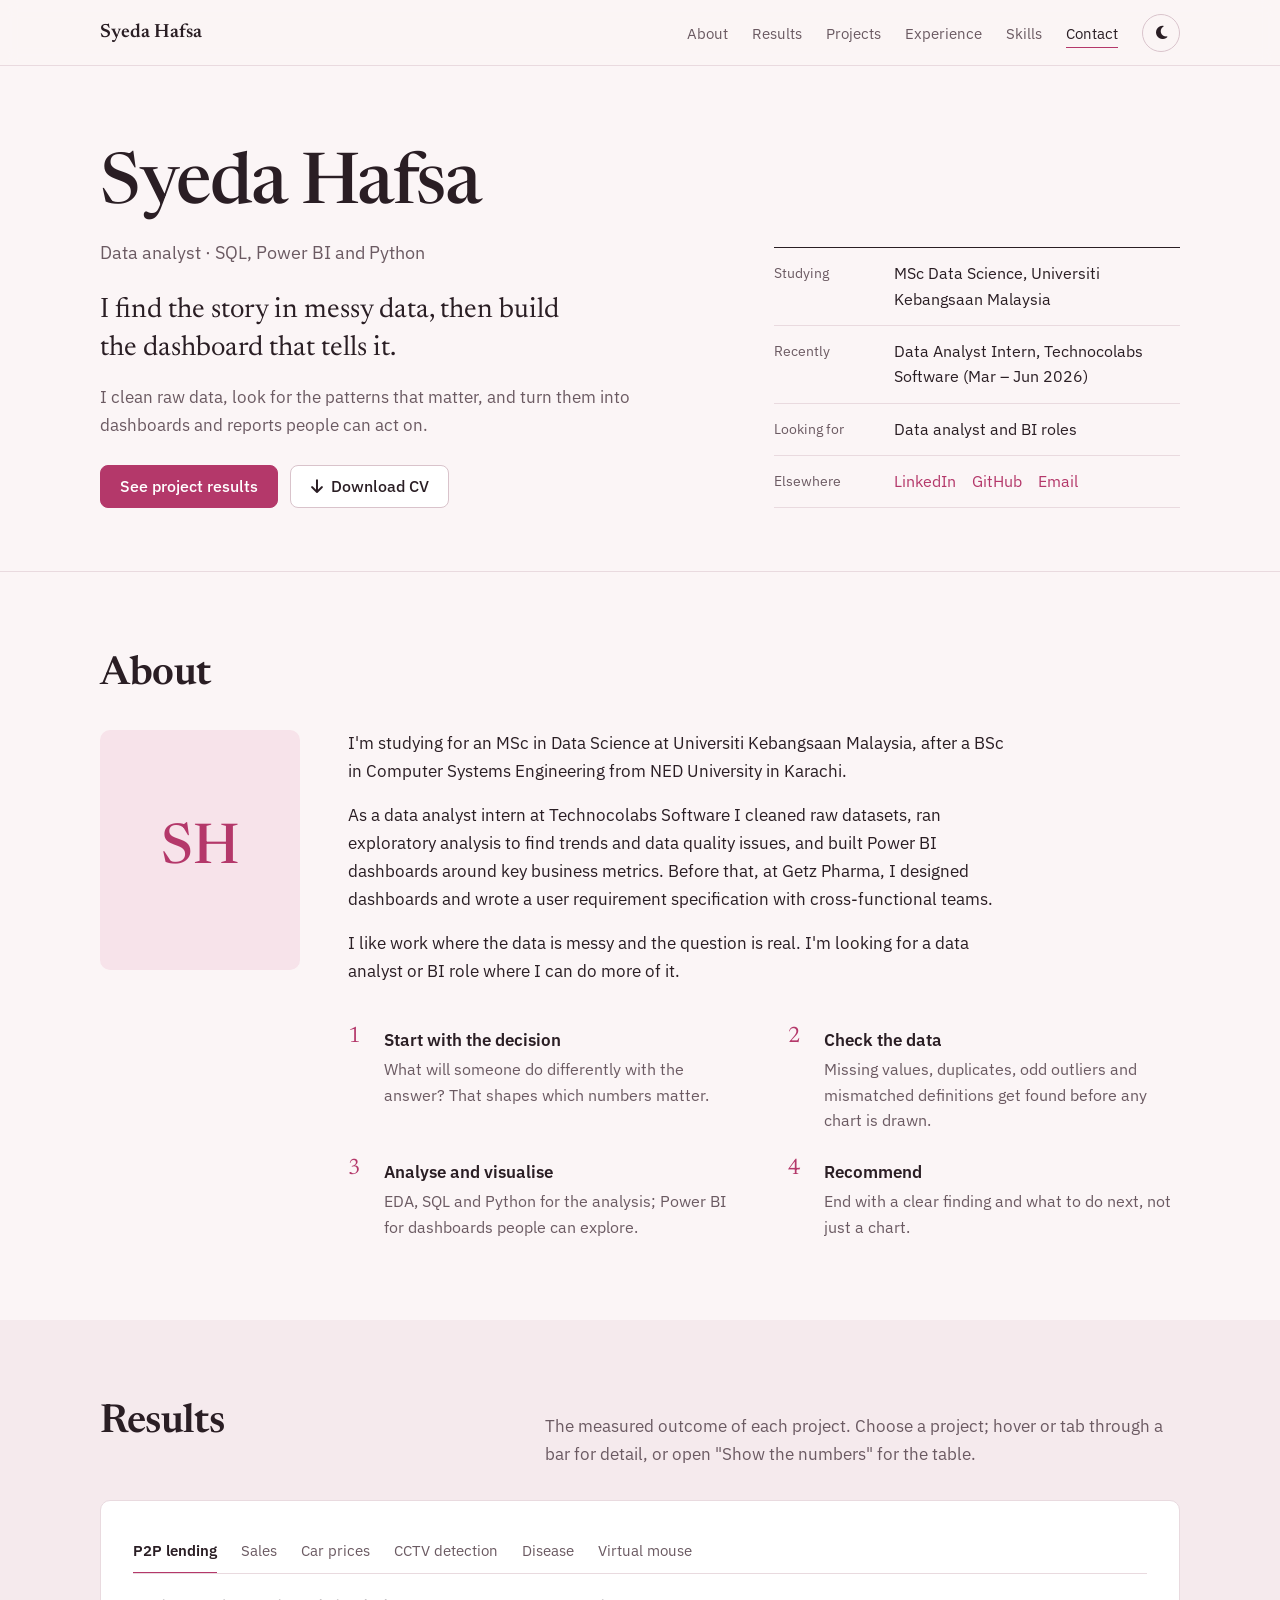
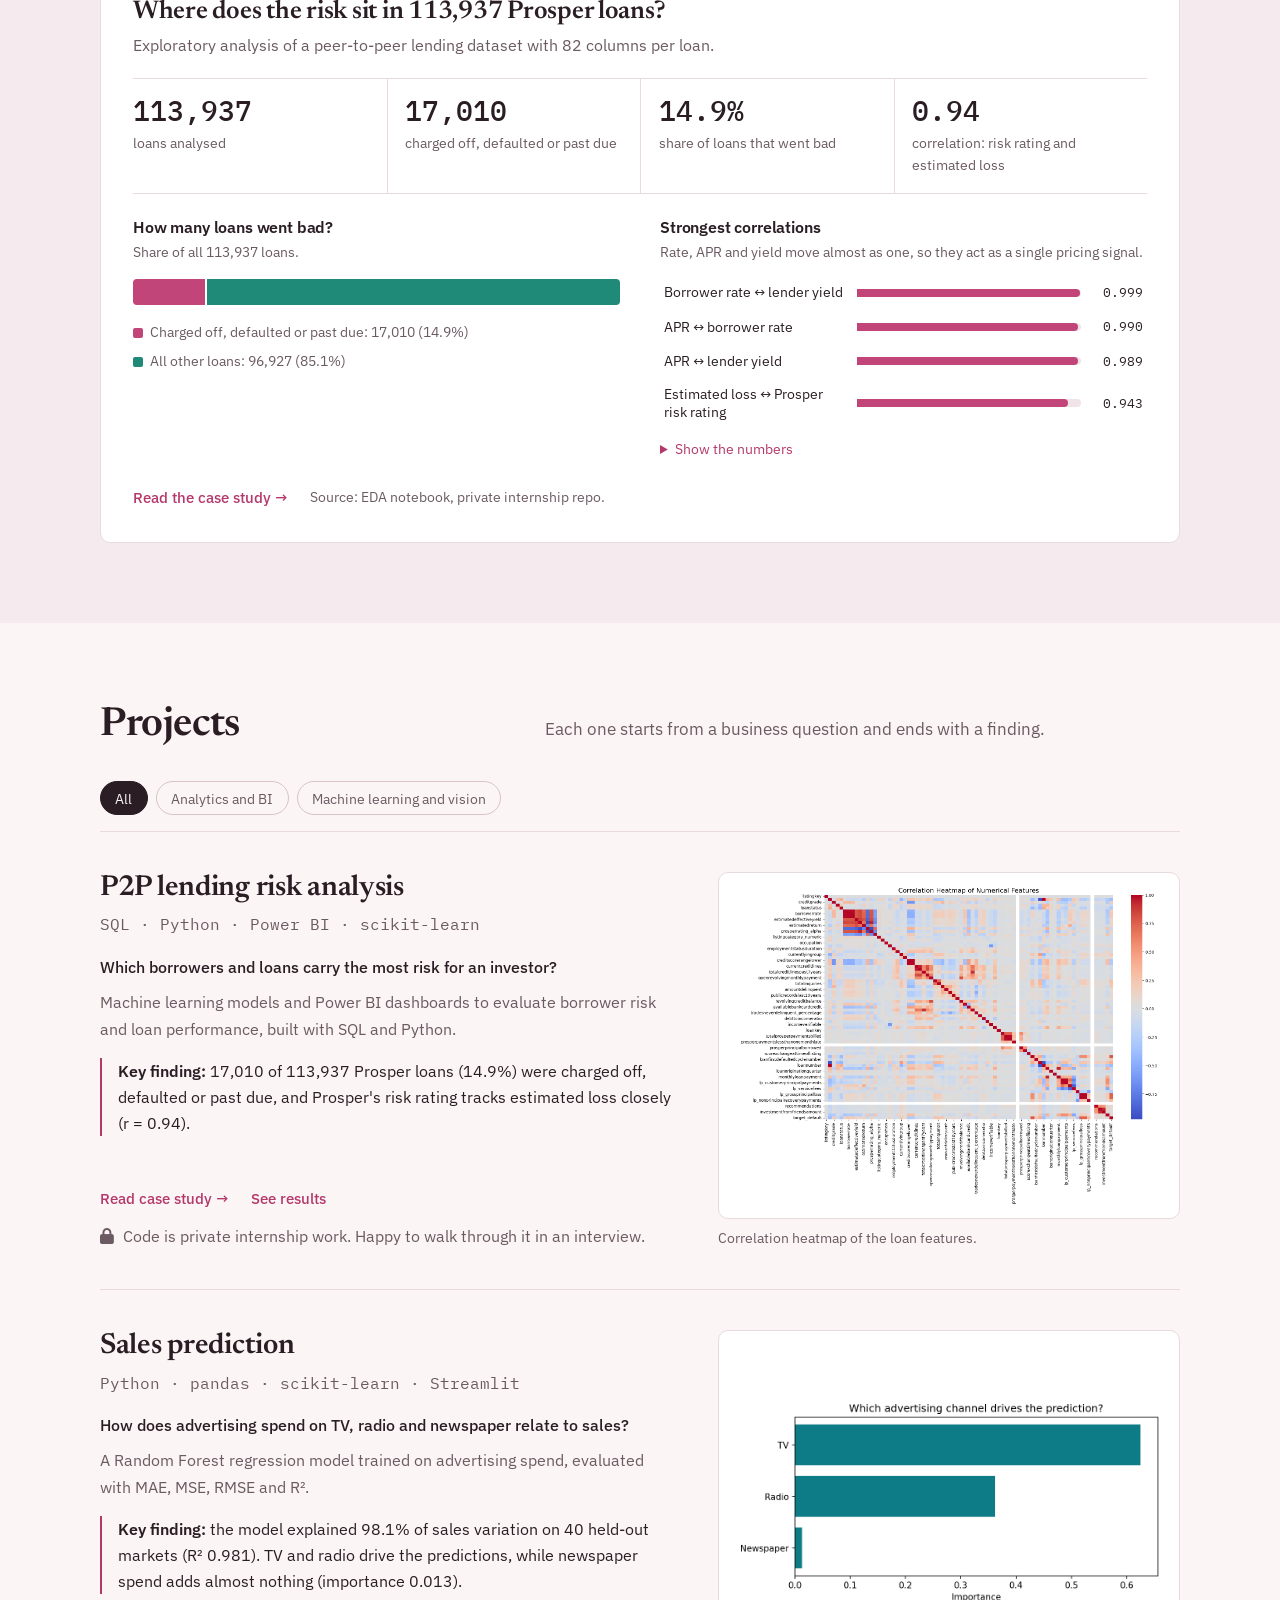
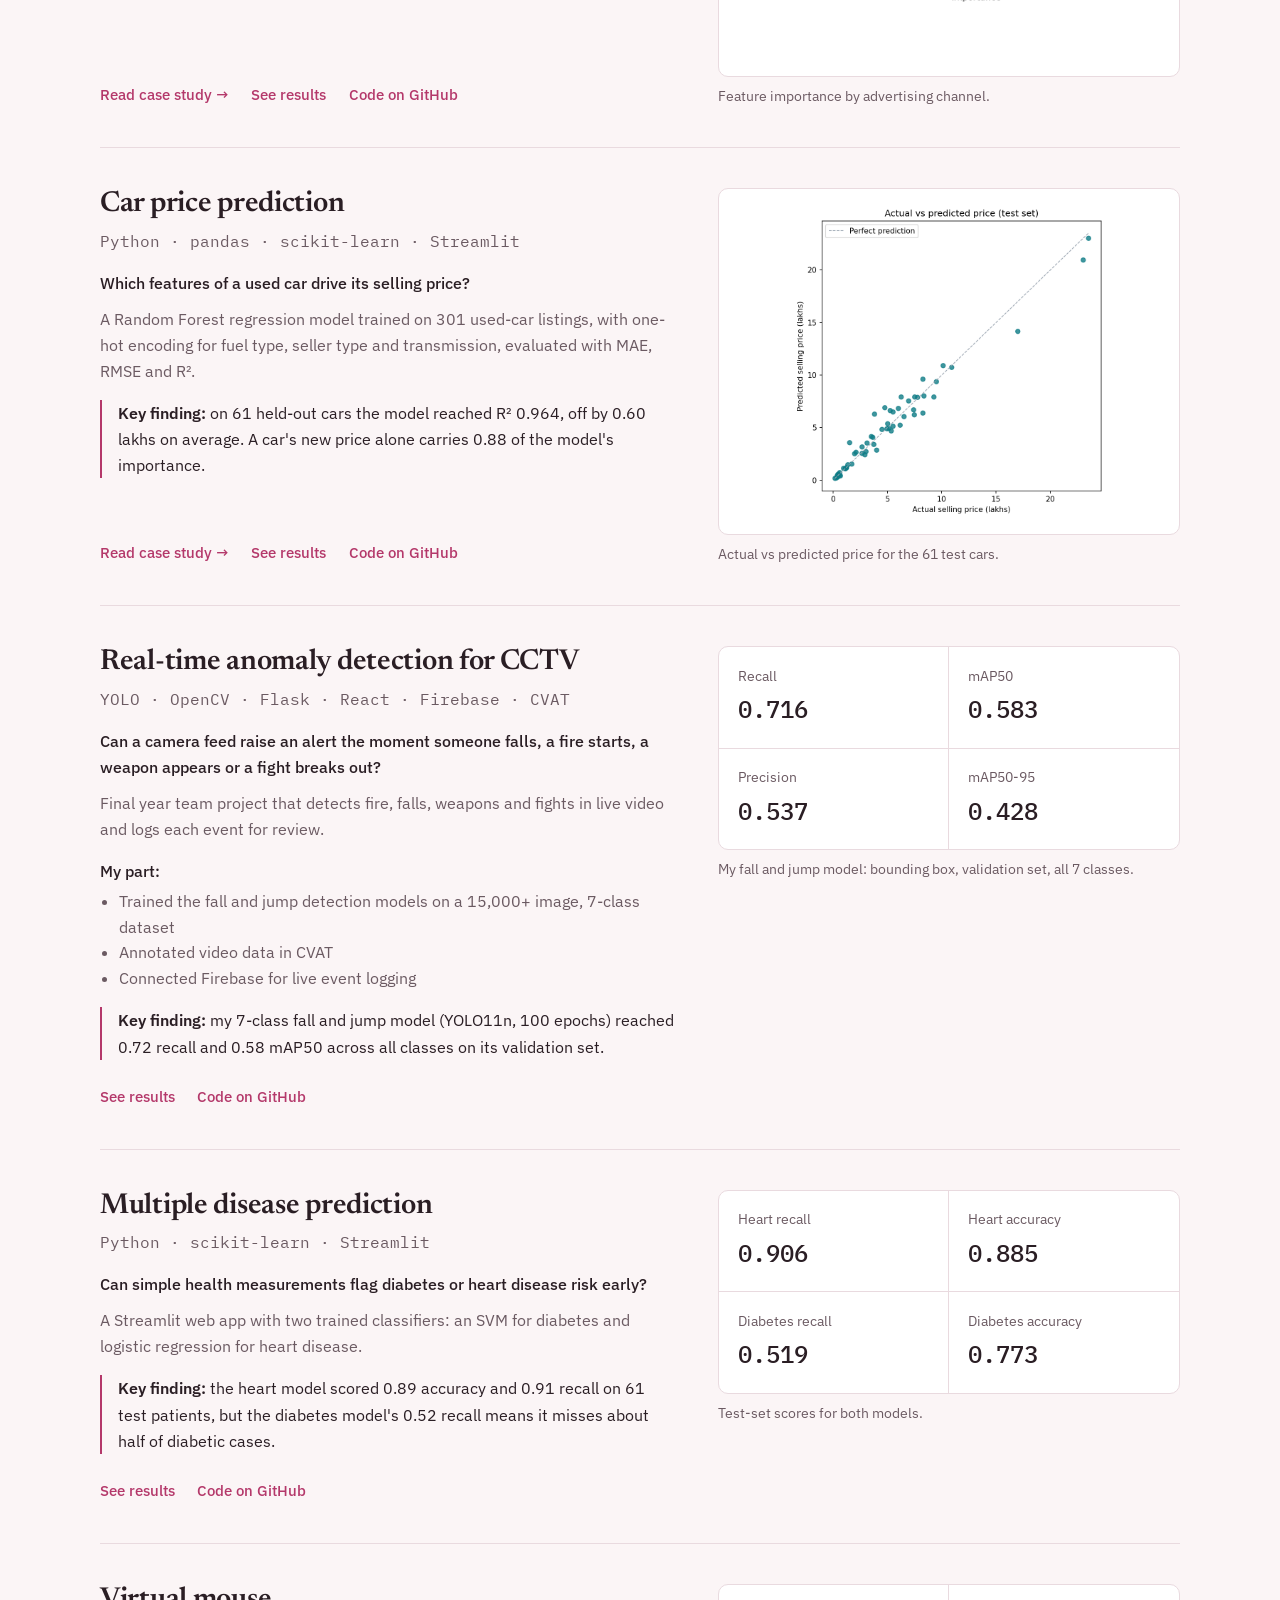
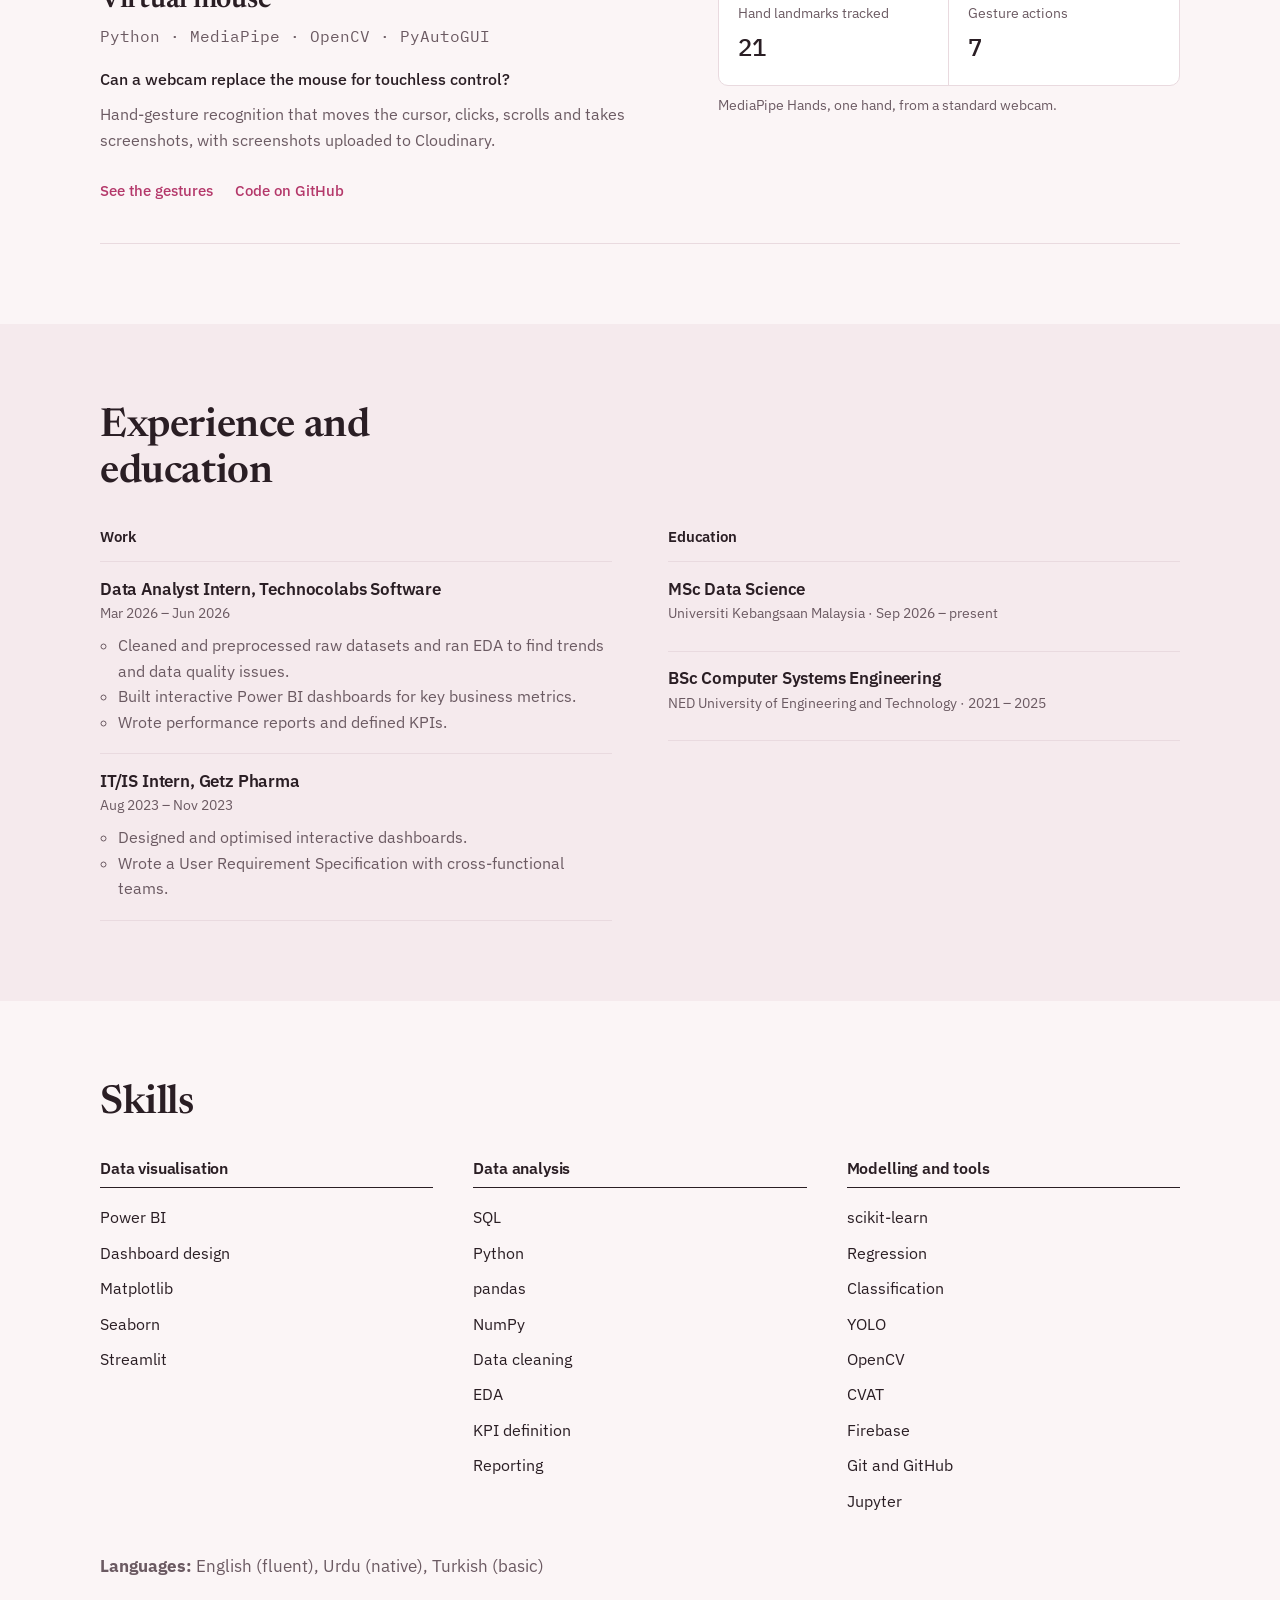
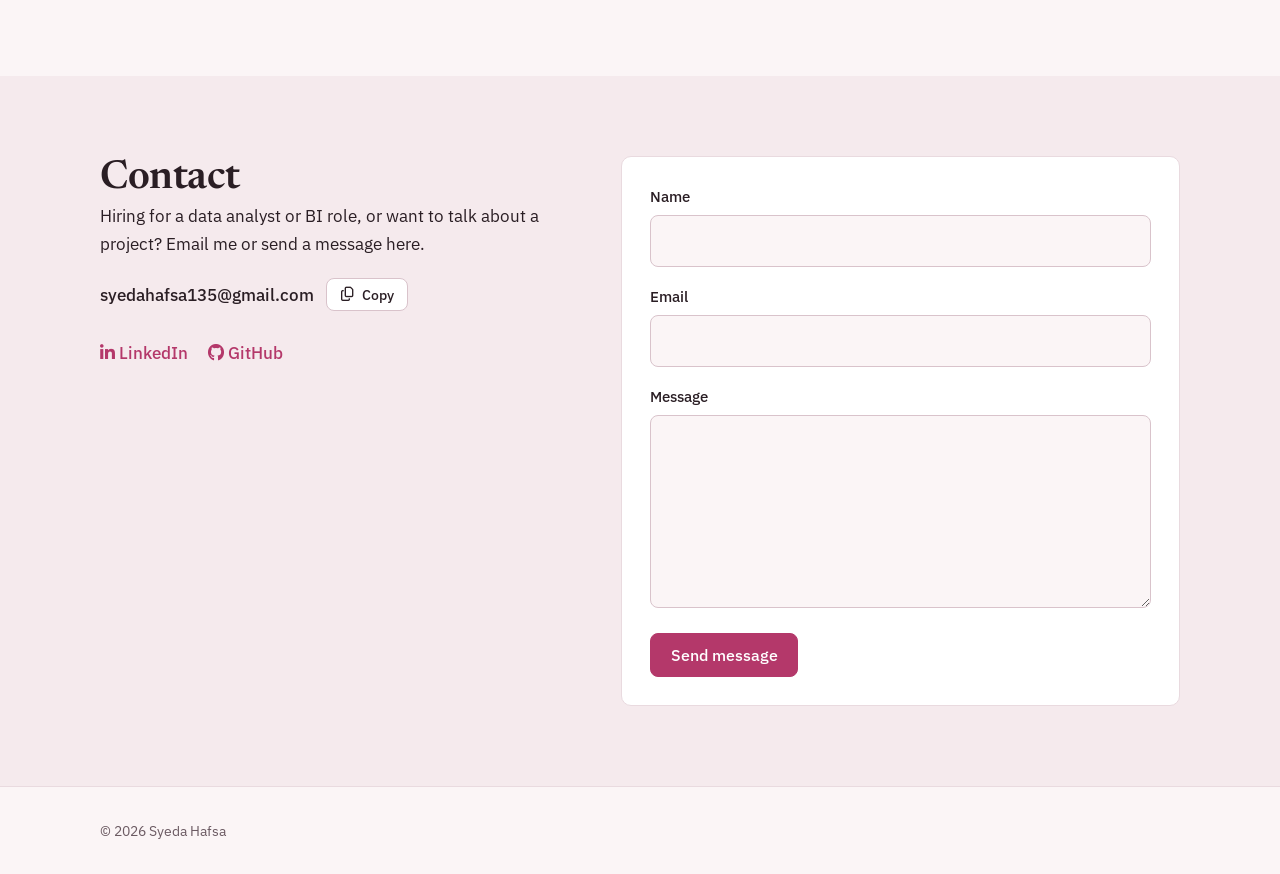
==== commit 8242d321: "updated project" ====
--- a/index.html
+++ b/index.html
@@ -3,8 +3,8 @@
 <head>
     <meta charset="UTF-8">
     <meta name="viewport" content="width=device-width, initial-scale=1.0">
-    <title>Syeda Hafsa | Data Analyst Portfolio</title>
-    <meta name="description" content="Syeda Hafsa, data analyst working with SQL, Power BI and Python. Projects, results dashboard, experience and contact details.">
+    <title>Syeda Hafsa | Data Analyst</title>
+    <meta name="description" content="Syeda Hafsa, data analyst working with SQL, Power BI and Python. Projects with real results, experience and contact details.">
     <meta name="color-scheme" content="light dark">
 
     <!-- Apply the saved theme before the page paints, so there is no flash of the wrong theme -->
@@ -24,15 +24,15 @@
 
     <link rel="preconnect" href="https://fonts.googleapis.com">
     <link rel="preconnect" href="https://fonts.gstatic.com" crossorigin>
-    <link href="https://fonts.googleapis.com/css2?family=Bricolage+Grotesque:opsz,wght@12..96,600;12..96,700&family=Caveat:wght@600&family=IBM+Plex+Mono:wght@400;500&family=IBM+Plex+Sans:ital,wght@0,400;0,500;0,600;1,400&display=swap" rel="stylesheet">
+    <link href="https://fonts.googleapis.com/css2?family=Newsreader:opsz,wght@6..72,500;6..72,600&family=IBM+Plex+Mono:wght@400;500&family=IBM+Plex+Sans:ital,wght@0,400;0,500;0,600;1,400&display=swap" rel="stylesheet">
     <link rel="stylesheet" href="https://cdnjs.cloudflare.com/ajax/libs/font-awesome/6.4.2/css/all.min.css">
-    <link rel="stylesheet" href="assets/css/style.css">
+    <!-- When you change style.css or main.js, bump ?v= on these links (and on the 3 project pages) -->
+    <link rel="stylesheet" href="assets/css/style.css?v=4">
 </head>
 <body>
 
 <a class="skip-link" href="#main">Skip to main content</a>
 
-<!-- ============ TOP BAR ============ -->
 <header class="topbar">
     <div class="container bar">
         <a class="brand" href="#top">Syeda Hafsa</a>
@@ -58,113 +58,91 @@
 <section class="hero" id="top">
     <div class="container hero-grid">
         <div>
-            <p class="status"><span class="dot" aria-hidden="true"></span>Open to data analyst and BI roles</p>
-            <h1>I find the <span class="hl">story</span> in messy data, then build the <span class="hl-wave">dashboard</span> that tells it.</h1>
-            <p class="lede">I'm Syeda Hafsa, a data analyst working with SQL, Power BI and Python. I clean raw data, look for the patterns that matter, and turn them into dashboards and reports people can act on.</p>
+            <h1>Syeda Hafsa</h1>
+            <p class="role">Data analyst · SQL, Power BI and Python</p>
+            <p class="statement">I find the story in messy data, then build the dashboard that tells it.</p>
+            <p class="lede">I clean raw data, look for the patterns that matter, and turn them into dashboards and reports people can act on.</p>
             <div class="actions">
-                <a class="btn primary" href="#dashboard"><i class="fas fa-chart-simple" aria-hidden="true"></i> See the results</a>
+                <a class="btn primary" href="#dashboard">See project results</a>
                 <!-- Put your CV at assets/Syeda_Hafsa_CV.pdf (exact name) for this button to work -->
                 <a class="btn" href="assets/Syeda_Hafsa_CV.pdf" download>
-                    <i class="fas fa-file-arrow-down" aria-hidden="true"></i> Download CV
+                    <i class="fas fa-arrow-down" aria-hidden="true"></i> Download CV
                 </a>
             </div>
-            <div class="social-links">
-                <a href="https://www.linkedin.com/in/syeda-hafsa-140324224" target="_blank" rel="noopener" aria-label="LinkedIn profile"><i class="fab fa-linkedin-in" aria-hidden="true"></i></a>
-                <a href="https://github.com/syedahafsa135" target="_blank" rel="noopener" aria-label="GitHub profile"><i class="fab fa-github" aria-hidden="true"></i></a>
-                <a href="mailto:syedahafsa135@gmail.com" aria-label="Email Syeda Hafsa"><i class="fas fa-envelope" aria-hidden="true"></i></a>
-            </div>
-        </div>
-
-        <div class="window-wrap">
-            <span class="sticker s-a" aria-hidden="true">SQL ✦</span>
-            <span class="sticker s-b" aria-hidden="true">Power BI ♡</span>
-            <span class="sticker s-c" aria-hidden="true">Python ★</span>
-            <div class="window" role="img" aria-label="A SQL query selecting name, role and tools from analysts where curiosity is high, returning one row: Syeda Hafsa, Data Analyst, SQL, Power BI, Python.">
-                <div class="window-bar" aria-hidden="true"><span></span><span></span><span></span><em>about_me.sql</em></div>
-                <div class="query" aria-hidden="true">
-                    <span class="kw">SELECT</span> name, role, tools<br>
-                    <span class="kw">FROM</span> analysts<br>
-                    <span class="kw">WHERE</span> curiosity = <span class="str">'high'</span>;
-                    <table>
-                        <thead>
-                            <tr><th>name</th><th>role</th><th>tools</th></tr>
-                        </thead>
-                        <tbody>
-                            <tr><td>Syeda Hafsa</td><td>Data Analyst</td><td>SQL, Power BI, Python</td></tr>
-                        </tbody>
-                    </table>
-                </div>
-            </div>
-        </div>
+        </div>
+
+        <dl class="glance">
+            <div><dt>Studying</dt><dd>MSc Data Science, Universiti Kebangsaan Malaysia</dd></div>
+            <div><dt>Recently</dt><dd>Data Analyst Intern, Technocolabs Software (Mar – Jun 2026)</dd></div>
+            <div><dt>Looking for</dt><dd>Data analyst and BI roles</dd></div>
+            <div><dt>Elsewhere</dt><dd class="social">
+                <a href="https://www.linkedin.com/in/syeda-hafsa-140324224" target="_blank" rel="noopener">LinkedIn</a>
+                <a href="https://github.com/syedahafsa135" target="_blank" rel="noopener">GitHub</a>
+                <a href="mailto:syedahafsa135@gmail.com">Email</a>
+            </dd></div>
+        </dl>
     </div>
 </section>
-
-<!-- Scrolling tools strip (decorative; the same tools are listed in Skills) -->
-<div class="ticker" aria-hidden="true">
-    <div class="ticker-track">
-        <span>SQL</span><span>Power BI</span><span>Python</span><span>pandas</span><span>scikit-learn</span><span>EDA</span><span>Dashboards</span><span>Streamlit</span><span>YOLO</span><span>KPIs</span>
-        <span>SQL</span><span>Power BI</span><span>Python</span><span>pandas</span><span>scikit-learn</span><span>EDA</span><span>Dashboards</span><span>Streamlit</span><span>YOLO</span><span>KPIs</span>
-    </div>
-</div>
 
 <!-- ============ ABOUT ============ -->
 <section class="section" id="about">
     <div class="container">
-        <span class="kicker">✦ hi, nice to meet you</span>
-        <h2>About</h2>
-        <div class="about-content">
-            <!-- Add your photo as assets/images/profile.jpg. Until then, a cute "SH" avatar shows instead. -->
-            <img src="assets/images/profile.jpg" alt="Portrait of Syeda Hafsa" class="profile-photo" width="250" height="250">
-            <div class="avatar" aria-hidden="true" hidden>SH</div>
+        <div class="section-head">
+            <h2>About</h2>
+        </div>
+        <div class="about-grid">
+            <!-- Add your photo as assets/images/profile.jpg. Until then, your initials show instead. -->
+            <div>
+                <img src="assets/images/profile.jpg" alt="Portrait of Syeda Hafsa" class="profile-photo" width="200" height="240">
+                <div class="avatar" aria-hidden="true" hidden>SH</div>
+            </div>
             <div class="about-text">
                 <p>I'm studying for an MSc in Data Science at Universiti Kebangsaan Malaysia, after a BSc in Computer Systems Engineering from NED University in Karachi.</p>
                 <p>As a data analyst intern at Technocolabs Software I cleaned raw datasets, ran exploratory analysis to find trends and data quality issues, and built Power BI dashboards around key business metrics. Before that, at Getz Pharma, I designed dashboards and wrote a user requirement specification with cross-functional teams.</p>
                 <p>I like work where the data is messy and the question is real. I'm looking for a data analyst or BI role where I can do more of it.</p>
-            </div>
-        </div>
-
-        <h3 class="sub-head">How I approach a project</h3>
-        <ol class="steps">
-            <li><strong>Start with the decision</strong><span>What will someone do differently with the answer? That shapes which numbers matter.</span></li>
-            <li><strong>Check the data</strong><span>Missing values, duplicates, odd outliers and mismatched definitions get found before any chart is drawn.</span></li>
-            <li><strong>Analyse and visualise</strong><span>EDA, SQL and Python for the analysis; Power BI for dashboards people can explore.</span></li>
-            <li><strong>Recommend</strong><span>End with a clear finding and what to do next, not just a chart.</span></li>
-        </ol>
+
+                <ol class="approach" aria-label="How I approach a project">
+                    <li><strong>Start with the decision</strong><span>What will someone do differently with the answer? That shapes which numbers matter.</span></li>
+                    <li><strong>Check the data</strong><span>Missing values, duplicates, odd outliers and mismatched definitions get found before any chart is drawn.</span></li>
+                    <li><strong>Analyse and visualise</strong><span>EDA, SQL and Python for the analysis; Power BI for dashboards people can explore.</span></li>
+                    <li><strong>Recommend</strong><span>End with a clear finding and what to do next, not just a chart.</span></li>
+                </ol>
+            </div>
+        </div>
     </div>
 </section>
 
 <!-- ============ RESULTS DASHBOARD ============
      Every number here comes from the project repos (notebooks, saved model files, or the test-set
-     output of src/evaluate.py). The charts are drawn by assets/js/main.js from the same numbers. -->
+     output of src/evaluate.py). The bar charts are drawn by assets/js/main.js from the same numbers. -->
 <section class="section tint" id="dashboard">
     <div class="container">
-        <span class="kicker">✦ the receipts</span>
-        <h2>Results dashboard</h2>
-        <p class="section-intro">Real numbers from each project. Pick a project, then hover or tab through the bars for details. <span class="hand-note">no made-up stats, promise ♡</span></p>
+        <div class="section-head">
+            <h2>Results</h2>
+            <p>The measured outcome of each project. Choose a project; hover or tab through a bar for detail, or open "Show the numbers" for the table.</p>
+        </div>
 
         <div class="dash">
             <div class="tabs" role="tablist" aria-label="Choose a project">
-                <button class="tab" role="tab" id="tab-p2p" aria-controls="panel-p2p" aria-selected="true" type="button"><i class="fas fa-coins" aria-hidden="true"></i>P2P lending</button>
-                <button class="tab" role="tab" id="tab-sales" aria-controls="panel-sales" aria-selected="false" tabindex="-1" type="button"><i class="fas fa-bullhorn" aria-hidden="true"></i>Sales</button>
-                <button class="tab" role="tab" id="tab-car" aria-controls="panel-car" aria-selected="false" tabindex="-1" type="button"><i class="fas fa-car" aria-hidden="true"></i>Car prices</button>
-                <button class="tab" role="tab" id="tab-fyp" aria-controls="panel-fyp" aria-selected="false" tabindex="-1" type="button"><i class="fas fa-video" aria-hidden="true"></i>CCTV detection</button>
-                <button class="tab" role="tab" id="tab-disease" aria-controls="panel-disease" aria-selected="false" tabindex="-1" type="button"><i class="fas fa-heart-pulse" aria-hidden="true"></i>Disease</button>
-                <button class="tab" role="tab" id="tab-mouse" aria-controls="panel-mouse" aria-selected="false" tabindex="-1" type="button"><i class="fas fa-hand-pointer" aria-hidden="true"></i>Virtual mouse</button>
+                <button class="tab" role="tab" id="tab-p2p" aria-controls="panel-p2p" aria-selected="true" type="button">P2P lending</button>
+                <button class="tab" role="tab" id="tab-sales" aria-controls="panel-sales" aria-selected="false" tabindex="-1" type="button">Sales</button>
+                <button class="tab" role="tab" id="tab-car" aria-controls="panel-car" aria-selected="false" tabindex="-1" type="button">Car prices</button>
+                <button class="tab" role="tab" id="tab-fyp" aria-controls="panel-fyp" aria-selected="false" tabindex="-1" type="button">CCTV detection</button>
+                <button class="tab" role="tab" id="tab-disease" aria-controls="panel-disease" aria-selected="false" tabindex="-1" type="button">Disease</button>
+                <button class="tab" role="tab" id="tab-mouse" aria-controls="panel-mouse" aria-selected="false" tabindex="-1" type="button">Virtual mouse</button>
             </div>
 
             <!-- P2P -->
             <div class="panel" role="tabpanel" id="panel-p2p" aria-labelledby="tab-p2p" tabindex="0">
                 <div class="panel-head">
-                    <div>
-                        <h3>Where does the risk sit in 113,937 Prosper loans?</h3>
-                        <p>Exploratory analysis of a peer-to-peer lending dataset (113,937 loans, 82 columns).</p>
-                    </div>
+                    <h3>Where does the risk sit in 113,937 Prosper loans?</h3>
+                    <p>Exploratory analysis of a peer-to-peer lending dataset with 82 columns per loan.</p>
                 </div>
                 <div class="kpis">
                     <div class="kpi"><span class="kpi-value">113,937</span><span class="kpi-label">loans analysed</span></div>
                     <div class="kpi"><span class="kpi-value">17,010</span><span class="kpi-label">charged off, defaulted or past due</span></div>
                     <div class="kpi"><span class="kpi-value">14.9%</span><span class="kpi-label">share of loans that went bad</span></div>
-                    <div class="kpi"><span class="kpi-value">r = 0.94</span><span class="kpi-label">risk rating vs estimated loss</span></div>
+                    <div class="kpi"><span class="kpi-value">0.94</span><span class="kpi-label">correlation: risk rating and estimated loss</span></div>
                 </div>
                 <div class="charts">
                     <div class="chart-card">
@@ -179,7 +157,7 @@
                     </div>
                 </div>
                 <div class="panel-foot">
-                    <a class="btn small primary" href="projects/p2p-lending.html">Read the case study</a>
+                    <a href="projects/p2p-lending.html">Read the case study →</a>
                     <p class="fine">Source: EDA notebook, private internship repo.</p>
                 </div>
             </div>
@@ -187,10 +165,8 @@
             <!-- Sales -->
             <div class="panel" role="tabpanel" id="panel-sales" aria-labelledby="tab-sales" tabindex="0" hidden>
                 <div class="panel-head">
-                    <div>
-                        <h3>Which ad channel actually moves sales?</h3>
-                        <p>Random Forest regression on 200 markets, scored on 40 markets the model never saw.</p>
-                    </div>
+                    <h3>Which ad channel actually moves sales?</h3>
+                    <p>Random Forest regression on 200 markets, scored on 40 markets the model never saw.</p>
                 </div>
                 <div class="kpis">
                     <div class="kpi"><span class="kpi-value">0.981</span><span class="kpi-label">R² on test markets</span></div>
@@ -201,30 +177,28 @@
                 <div class="charts">
                     <div class="chart-card">
                         <h4>What drives the prediction?</h4>
-                        <p class="chart-note">Feature importance (shares add up to 1).</p>
+                        <p class="chart-note">Feature importance; the three shares add up to 1. Newspaper adds almost nothing, so it is the first place to test budget cuts.</p>
                         <div class="chart" data-chart="sales-imp"></div>
                     </div>
                     <div class="chart-card">
-                        <h4>Takeaway</h4>
-                        <p class="chart-note">TV first, radio second. Newspaper spend adds almost nothing to the prediction, so it's the first place to test budget cuts.</p>
+                        <h4>Predicted vs actual sales</h4>
+                        <p class="chart-note">The 40 test markets. Points on the dashed line would be perfect predictions.</p>
                         <figure class="shot">
                             <img src="assets/images/sales/actual-vs-predicted.png" alt="Actual vs predicted sales for the 40 test markets; points sit close to the perfect-prediction line" width="900" height="900" loading="lazy">
                         </figure>
                     </div>
                 </div>
                 <div class="panel-foot">
-                    <a class="btn small primary" href="projects/sales-prediction.html">Read the case study</a>
-                    <a class="btn small" href="https://github.com/syedahafsa135/CodeAlpha_SalesPrediction" target="_blank" rel="noopener"><i class="fab fa-github" aria-hidden="true"></i> Code</a>
+                    <a href="projects/sales-prediction.html">Read the case study →</a>
+                    <a href="https://github.com/syedahafsa135/CodeAlpha_SalesPrediction" target="_blank" rel="noopener">Code on GitHub</a>
                 </div>
             </div>
 
             <!-- Car -->
             <div class="panel" role="tabpanel" id="panel-car" aria-labelledby="tab-car" tabindex="0" hidden>
                 <div class="panel-head">
-                    <div>
-                        <h3>What sets a used car's price?</h3>
-                        <p>Random Forest regression on 301 listings (2003–2018), scored on 61 cars the model never saw.</p>
-                    </div>
+                    <h3>What sets a used car's price?</h3>
+                    <p>Random Forest regression on 301 listings (2003–2018), scored on 61 cars the model never saw.</p>
                 </div>
                 <div class="kpis">
                     <div class="kpi"><span class="kpi-value">0.964</span><span class="kpi-label">R² on test cars</span></div>
@@ -235,34 +209,32 @@
                 <div class="charts">
                     <div class="chart-card">
                         <h4>What drives the price?</h4>
-                        <p class="chart-note">Feature importance (shares add up to 1).</p>
+                        <p class="chart-note">Feature importance; the shares add up to 1.</p>
                         <div class="chart" data-chart="car-imp"></div>
                     </div>
                     <div class="chart-card">
                         <h4>What's in the data?</h4>
-                        <p class="chart-note">Cars by fuel type. Only 2 CNG cars, too few to say anything about them.</p>
+                        <p class="chart-note">Cars by fuel type. Only 2 are CNG, too few to say anything about them.</p>
                         <div class="chart" data-chart="car-fuel"></div>
                     </div>
                 </div>
                 <div class="panel-foot">
-                    <a class="btn small primary" href="projects/car-price-prediction.html">Read the case study</a>
-                    <a class="btn small" href="https://github.com/syedahafsa135/CodeAlpha_CarPricePrediction" target="_blank" rel="noopener"><i class="fab fa-github" aria-hidden="true"></i> Code</a>
+                    <a href="projects/car-price-prediction.html">Read the case study →</a>
+                    <a href="https://github.com/syedahafsa135/CodeAlpha_CarPricePrediction" target="_blank" rel="noopener">Code on GitHub</a>
                 </div>
             </div>
 
             <!-- FYP -->
             <div class="panel" role="tabpanel" id="panel-fyp" aria-labelledby="tab-fyp" tabindex="0" hidden>
                 <div class="panel-head">
-                    <div>
-                        <h3>How well does my fall and jump model detect?</h3>
-                        <p>My part of the team project: a YOLO11n pose model, 7 classes, 100 epochs, trained on 15,000+ images. Validation set, all 7 classes.</p>
-                    </div>
+                    <h3>How well does my fall and jump model detect?</h3>
+                    <p>My part of a team project: a YOLO11n pose model, 7 classes, 100 epochs, trained on 15,000+ images. Validation set, all 7 classes.</p>
                 </div>
                 <div class="kpis">
                     <div class="kpi"><span class="kpi-value">0.716</span><span class="kpi-label">recall (bounding box)</span></div>
                     <div class="kpi"><span class="kpi-value">0.583</span><span class="kpi-label">mAP50 (bounding box)</span></div>
+                    <div class="kpi"><span class="kpi-value">0.537</span><span class="kpi-label">precision (bounding box)</span></div>
                     <div class="kpi"><span class="kpi-value">7</span><span class="kpi-label">classes, incl. fall and jump</span></div>
-                    <div class="kpi"><span class="kpi-value">15,000+</span><span class="kpi-label">training images</span></div>
                 </div>
                 <div class="charts">
                     <div class="chart-card">
@@ -271,12 +243,12 @@
                         <div class="chart" data-chart="fyp-metrics"></div>
                     </div>
                     <div class="chart-card">
-                        <h4>Takeaway</h4>
-                        <p class="chart-note">Recall is higher than precision, which suits a safety alert: better to flag a possible fall for review than to miss one. Next step: more varied "not fall" footage to cut false alarms.</p>
+                        <h4>What it means</h4>
+                        <p class="chart-note">Recall is higher than precision, which suits a safety alert: better to flag a possible fall for review than to miss one. The next step is more varied "not fall" footage to cut false alarms.</p>
                     </div>
                 </div>
                 <div class="panel-foot">
-                    <a class="btn small" href="https://github.com/syedahafsa135/survelliance-website" target="_blank" rel="noopener"><i class="fab fa-github" aria-hidden="true"></i> Code</a>
+                    <a href="https://github.com/syedahafsa135/survelliance-website" target="_blank" rel="noopener">Code on GitHub</a>
                     <p class="fine">Source: metrics saved inside the trained model file.</p>
                 </div>
             </div>
@@ -284,10 +256,8 @@
             <!-- Disease -->
             <div class="panel" role="tabpanel" id="panel-disease" aria-labelledby="tab-disease" tabindex="0" hidden>
                 <div class="panel-head">
-                    <div>
-                        <h3>Can simple health measurements flag risk?</h3>
-                        <p>Two classifiers in one Streamlit app, scored on their test sets.</p>
-                    </div>
+                    <h3>Can simple health measurements flag risk?</h3>
+                    <p>Two classifiers in one Streamlit app, scored on their test sets.</p>
                 </div>
                 <div class="kpis">
                     <div class="kpi"><span class="kpi-value">0.885</span><span class="kpi-label">heart model accuracy</span></div>
@@ -302,27 +272,20 @@
                         <div class="chart" data-chart="disease"></div>
                     </div>
                     <div class="chart-card">
-                        <h4>Takeaway</h4>
+                        <h4>What it means</h4>
                         <p class="chart-note">Accuracy alone hides the problem: the diabetes model misses about half of diabetic patients (recall 0.519). For screening, recall matters most, so that model needs work before anyone relies on it.</p>
                     </div>
                 </div>
                 <div class="panel-foot">
-                    <a class="btn small" href="https://github.com/syedahafsa135/Multiple_Disease_Prediction_System" target="_blank" rel="noopener"><i class="fab fa-github" aria-hidden="true"></i> Code</a>
+                    <a href="https://github.com/syedahafsa135/Multiple_Disease_Prediction_System" target="_blank" rel="noopener">Code on GitHub</a>
                 </div>
             </div>
 
             <!-- Virtual Mouse -->
             <div class="panel" role="tabpanel" id="panel-mouse" aria-labelledby="tab-mouse" tabindex="0" hidden>
                 <div class="panel-head">
-                    <div>
-                        <h3>Which gesture does what?</h3>
-                        <p>MediaPipe tracks 21 landmarks on one hand; angles and distances between them become mouse actions.</p>
-                    </div>
-                </div>
-                <div class="kpis">
-                    <div class="kpi"><span class="kpi-value">21</span><span class="kpi-label">hand landmarks tracked</span></div>
-                    <div class="kpi"><span class="kpi-value">7</span><span class="kpi-label">gesture actions</span></div>
-                    <div class="kpi"><span class="kpi-value">0</span><span class="kpi-label">extra hardware, just a webcam</span></div>
+                    <h3>Which gesture does what?</h3>
+                    <p>MediaPipe tracks 21 landmarks on one hand; angles and distances between them become mouse actions.</p>
                 </div>
                 <ul class="gestures">
                     <li><strong>Move cursor</strong><span>Thumb close to index finger, index straight</span></li>
@@ -334,10 +297,10 @@
                     <li><strong>Scroll down</strong><span>4 fingers raised</span></li>
                 </ul>
                 <div class="panel-foot">
-                    <a class="btn small" href="https://github.com/syedahafsa135/VirtualMouse" target="_blank" rel="noopener"><i class="fab fa-github" aria-hidden="true"></i> Code</a>
-                </div>
-            </div>
-            <noscript><p>The charts need JavaScript. The same numbers are on each project card and case study.</p></noscript>
+                    <a href="https://github.com/syedahafsa135/VirtualMouse" target="_blank" rel="noopener">Code on GitHub</a>
+                </div>
+            </div>
+            <noscript><p>The charts need JavaScript. The same numbers are in each project below and in the case studies.</p></noscript>
         </div>
     </div>
 </section>
@@ -345,9 +308,10 @@
 <!-- ============ PROJECTS ============ -->
 <section class="section" id="projects">
     <div class="container">
-        <span class="kicker">✦ things i've built</span>
-        <h2>Projects</h2>
-        <p class="section-intro">Each project starts from a business question and ends with a finding.</p>
+        <div class="section-head">
+            <h2>Projects</h2>
+            <p>Each one starts from a business question and ends with a finding.</p>
+        </div>
 
         <div class="filters" role="group" aria-label="Filter projects">
             <button class="filter is-active" type="button" data-filter="all" aria-pressed="true">All</button>
@@ -355,93 +319,82 @@
             <button class="filter" type="button" data-filter="ml" aria-pressed="false">Machine learning and vision</button>
         </div>
 
-        <div class="projects-grid">
+        <div class="project-list">
 
             <!-- P2P Lending -->
-            <article class="project-card featured" data-tags="analytics ml">
-                <span class="badge">featured</span>
-                <a class="project-thumb" href="projects/p2p-lending.html" tabindex="-1" aria-hidden="true">
-                    <img src="assets/images/p2p/correlation-heatmap.png" alt="" width="1451" height="1101" loading="lazy">
-                </a>
-                <div class="project-body">
-                    <h3>P2P Lending Risk Analysis</h3>
-                    <ul class="stack" aria-label="Tools used">
-                        <li>SQL</li><li>Python</li><li>Power BI</li><li>scikit-learn</li>
-                    </ul>
-                    <p class="question">Business question: which borrowers and loans carry the most risk for an investor?</p>
-                    <p>Machine learning models and Power BI dashboards to evaluate borrower risk and loan performance, built with SQL and Python.</p>
+            <article class="project" data-tags="analytics ml">
+                <div class="project-text">
+                    <h3><a href="projects/p2p-lending.html">P2P lending risk analysis</a></h3>
+                    <p class="tools">SQL · Python · Power BI · scikit-learn</p>
+                    <p class="question">Which borrowers and loans carry the most risk for an investor?</p>
+                    <p class="desc">Machine learning models and Power BI dashboards to evaluate borrower risk and loan performance, built with SQL and Python.</p>
                     <p class="result"><strong>Key finding:</strong> 17,010 of 113,937 Prosper loans (14.9%) were charged off, defaulted or past due, and Prosper's risk rating tracks estimated loss closely (r = 0.94).</p>
-                    <div class="project-buttons">
-                        <a class="btn small primary" href="projects/p2p-lending.html">Read case study</a>
-                        <a class="btn small" href="#dashboard" data-tab="p2p"><i class="fas fa-chart-simple" aria-hidden="true"></i> Results</a>
+                    <div class="links">
+                        <a href="projects/p2p-lending.html">Read case study →</a>
+                        <a href="#dashboard" data-tab="p2p">See results</a>
                     </div>
                     <!-- The GitHub repo is private (internship work), so no code link here. -->
                     <p class="private-note"><i class="fas fa-lock" aria-hidden="true"></i> Code is private internship work. Happy to walk through it in an interview.</p>
                 </div>
+                <figure class="project-figure">
+                    <a class="frame" href="projects/p2p-lending.html" tabindex="-1" aria-hidden="true">
+                        <img src="assets/images/p2p/correlation-heatmap.png" alt="" width="1451" height="1101" loading="lazy">
+                    </a>
+                    <figcaption>Correlation heatmap of the loan features.</figcaption>
+                </figure>
             </article>
 
             <!-- Sales Prediction -->
-            <article class="project-card" data-tags="analytics ml">
-                <a class="project-thumb" href="projects/sales-prediction.html" tabindex="-1" aria-hidden="true">
-                    <img src="assets/images/sales/feature-importance.png" alt="" width="1050" height="525" loading="lazy">
-                </a>
-                <div class="project-body">
-                    <h3>Sales Prediction</h3>
-                    <ul class="stack" aria-label="Tools used">
-                        <li>Python</li><li>pandas</li><li>scikit-learn</li><li>Streamlit</li>
-                    </ul>
-                    <p class="question">Business question: how does advertising spend on TV, radio and newspaper relate to sales?</p>
-                    <p>A Random Forest regression model trained on advertising spend, evaluated with MAE, MSE, RMSE and R².</p>
+            <article class="project" data-tags="analytics ml">
+                <div class="project-text">
+                    <h3><a href="projects/sales-prediction.html">Sales prediction</a></h3>
+                    <p class="tools">Python · pandas · scikit-learn · Streamlit</p>
+                    <p class="question">How does advertising spend on TV, radio and newspaper relate to sales?</p>
+                    <p class="desc">A Random Forest regression model trained on advertising spend, evaluated with MAE, MSE, RMSE and R².</p>
                     <p class="result"><strong>Key finding:</strong> the model explained 98.1% of sales variation on 40 held-out markets (R² 0.981). TV and radio drive the predictions, while newspaper spend adds almost nothing (importance 0.013).</p>
-                    <div class="project-buttons">
-                        <a class="btn small primary" href="projects/sales-prediction.html">Read case study</a>
-                        <a class="btn small" href="#dashboard" data-tab="sales"><i class="fas fa-chart-simple" aria-hidden="true"></i> Results</a>
-                        <a class="btn small" href="https://github.com/syedahafsa135/CodeAlpha_SalesPrediction" target="_blank" rel="noopener"><i class="fab fa-github" aria-hidden="true"></i> Code</a>
-                    </div>
-                </div>
+                    <div class="links">
+                        <a href="projects/sales-prediction.html">Read case study →</a>
+                        <a href="#dashboard" data-tab="sales">See results</a>
+                        <a href="https://github.com/syedahafsa135/CodeAlpha_SalesPrediction" target="_blank" rel="noopener">Code on GitHub</a>
+                    </div>
+                </div>
+                <figure class="project-figure">
+                    <a class="frame" href="projects/sales-prediction.html" tabindex="-1" aria-hidden="true">
+                        <img src="assets/images/sales/feature-importance.png" alt="" width="1050" height="525" loading="lazy">
+                    </a>
+                    <figcaption>Feature importance by advertising channel.</figcaption>
+                </figure>
             </article>
 
             <!-- Car Price Prediction -->
-            <article class="project-card" data-tags="analytics ml">
-                <a class="project-thumb" href="projects/car-price-prediction.html" tabindex="-1" aria-hidden="true">
-                    <img src="assets/images/car/actual-vs-predicted.png" alt="" width="900" height="900" loading="lazy">
-                </a>
-                <div class="project-body">
-                    <h3>Car Price Prediction</h3>
-                    <ul class="stack" aria-label="Tools used">
-                        <li>Python</li><li>pandas</li><li>scikit-learn</li><li>Streamlit</li>
-                    </ul>
-                    <p class="question">Business question: which features of a used car drive its selling price?</p>
-                    <p>A Random Forest regression model trained on 301 used-car listings, with one-hot encoding for fuel type, seller type and transmission, evaluated with MAE, RMSE and R².</p>
+            <article class="project" data-tags="analytics ml">
+                <div class="project-text">
+                    <h3><a href="projects/car-price-prediction.html">Car price prediction</a></h3>
+                    <p class="tools">Python · pandas · scikit-learn · Streamlit</p>
+                    <p class="question">Which features of a used car drive its selling price?</p>
+                    <p class="desc">A Random Forest regression model trained on 301 used-car listings, with one-hot encoding for fuel type, seller type and transmission, evaluated with MAE, RMSE and R².</p>
                     <p class="result"><strong>Key finding:</strong> on 61 held-out cars the model reached R² 0.964, off by 0.60 lakhs on average. A car's new price alone carries 0.88 of the model's importance.</p>
-                    <div class="project-buttons">
-                        <a class="btn small primary" href="projects/car-price-prediction.html">Read case study</a>
-                        <a class="btn small" href="#dashboard" data-tab="car"><i class="fas fa-chart-simple" aria-hidden="true"></i> Results</a>
-                        <a class="btn small" href="https://github.com/syedahafsa135/CodeAlpha_CarPricePrediction" target="_blank" rel="noopener"><i class="fab fa-github" aria-hidden="true"></i> Code</a>
-                    </div>
-                </div>
+                    <div class="links">
+                        <a href="projects/car-price-prediction.html">Read case study →</a>
+                        <a href="#dashboard" data-tab="car">See results</a>
+                        <a href="https://github.com/syedahafsa135/CodeAlpha_CarPricePrediction" target="_blank" rel="noopener">Code on GitHub</a>
+                    </div>
+                </div>
+                <figure class="project-figure">
+                    <a class="frame" href="projects/car-price-prediction.html" tabindex="-1" aria-hidden="true">
+                        <img src="assets/images/car/actual-vs-predicted.png" alt="" width="900" height="900" loading="lazy">
+                    </a>
+                    <figcaption>Actual vs predicted price for the 61 test cars.</figcaption>
+                </figure>
             </article>
 
-            <!-- Final Year Project (full width) -->
-            <article class="project-card wide" data-tags="ml">
-                <div class="project-art-wrap lilac">
-                    <svg class="project-art" viewBox="0 0 640 110" preserveAspectRatio="xMidYMid meet" aria-hidden="true" focusable="false">
-                        <rect class="art-frame" x="20" y="10" width="180" height="90" rx="10"/>
-                        <rect class="art-box" x="70" y="25" width="60" height="60" rx="4"/>
-                        <rect class="art-frame" x="230" y="10" width="180" height="90" rx="10"/>
-                        <rect class="art-box" x="290" y="55" width="80" height="35" rx="4"/>
-                        <rect class="art-frame" x="440" y="10" width="180" height="90" rx="10"/>
-                        <polyline class="art-pulse" points="455,60 495,60 510,35 525,80 540,50 560,60 605,60"/>
-                    </svg>
-                    <span class="art-number"><b>0.716</b><small>recall, my fall/jump model</small></span>
-                </div>
-                <div class="project-body">
-                    <h3>Final year project: real-time anomaly detection for CCTV</h3>
-                    <ul class="stack" aria-label="Tools used">
-                        <li>YOLO</li><li>OpenCV</li><li>Flask</li><li>React</li><li>Firebase</li><li>CVAT</li>
-                    </ul>
-                    <p class="question">Business question: can a camera feed raise an alert the moment someone falls, a fire starts, a weapon appears or a fight breaks out?</p>
-                    <p>A team project that detects fire, falls, weapons and fights in live video and logs each event for review.</p>
+            <!-- Final Year Project -->
+            <article class="project" data-tags="ml">
+                <div class="project-text">
+                    <h3>Real-time anomaly detection for CCTV</h3>
+                    <p class="tools">YOLO · OpenCV · Flask · React · Firebase · CVAT</p>
+                    <p class="question">Can a camera feed raise an alert the moment someone falls, a fire starts, a weapon appears or a fight breaks out?</p>
+                    <p class="desc">Final year team project that detects fire, falls, weapons and fights in live video and logs each event for review.</p>
                     <p class="contrib">My part:</p>
                     <ul class="contrib-list">
                         <li>Trained the fall and jump detection models on a 15,000+ image, 7-class dataset</li>
@@ -450,59 +403,65 @@
                     </ul>
                     <!-- Source: validation metrics stored inside fall_jump_combined_1_1_25_yolo11n_best.pt (best epoch, bounding boxes) -->
                     <p class="result"><strong>Key finding:</strong> my 7-class fall and jump model (YOLO11n, 100 epochs) reached 0.72 recall and 0.58 mAP50 across all classes on its validation set.</p>
-                    <div class="project-buttons">
-                        <a class="btn small" href="#dashboard" data-tab="fyp"><i class="fas fa-chart-simple" aria-hidden="true"></i> Results</a>
-                        <a class="btn small" href="https://github.com/syedahafsa135/survelliance-website" target="_blank" rel="noopener"><i class="fab fa-github" aria-hidden="true"></i> Code</a>
-                    </div>
-                </div>
+                    <div class="links">
+                        <a href="#dashboard" data-tab="fyp">See results</a>
+                        <a href="https://github.com/syedahafsa135/survelliance-website" target="_blank" rel="noopener">Code on GitHub</a>
+                    </div>
+                </div>
+                <figure class="project-figure">
+                    <dl class="mini">
+                        <div><dt>Recall</dt><dd>0.716</dd></div>
+                        <div><dt>mAP50</dt><dd>0.583</dd></div>
+                        <div><dt>Precision</dt><dd>0.537</dd></div>
+                        <div><dt>mAP50-95</dt><dd>0.428</dd></div>
+                    </dl>
+                    <figcaption>My fall and jump model: bounding box, validation set, all 7 classes.</figcaption>
+                </figure>
             </article>
 
             <!-- Multiple Disease Prediction -->
-            <article class="project-card" data-tags="ml">
-                <div class="project-art-wrap">
-                    <svg class="project-art" viewBox="0 0 320 110" preserveAspectRatio="xMidYMid meet" aria-hidden="true" focusable="false">
-                        <line class="art-line" x1="20" y1="60" x2="300" y2="60"/>
-                        <polyline class="art-pulse" points="20,60 90,60 110,25 130,95 150,40 165,60 300,60"/>
-                        <circle class="art-hot" cx="130" cy="95" r="6"/>
-                    </svg>
-                    <span class="art-number right"><b>0.906</b><small>heart model recall</small></span>
-                </div>
-                <div class="project-body">
-                    <h3>Multiple Disease Prediction</h3>
-                    <ul class="stack" aria-label="Tools used">
-                        <li>Python</li><li>scikit-learn</li><li>Streamlit</li>
-                    </ul>
-                    <p class="question">Question: can simple health measurements flag diabetes or heart disease risk early?</p>
-                    <p>A Streamlit web app with two trained classifiers: an SVM for diabetes and logistic regression for heart disease.</p>
+            <article class="project" data-tags="ml">
+                <div class="project-text">
+                    <h3>Multiple disease prediction</h3>
+                    <p class="tools">Python · scikit-learn · Streamlit</p>
+                    <p class="question">Can simple health measurements flag diabetes or heart disease risk early?</p>
+                    <p class="desc">A Streamlit web app with two trained classifiers: an SVM for diabetes and logistic regression for heart disease.</p>
                     <p class="result"><strong>Key finding:</strong> the heart model scored 0.89 accuracy and 0.91 recall on 61 test patients, but the diabetes model's 0.52 recall means it misses about half of diabetic cases.</p>
-                    <div class="project-buttons">
-                        <a class="btn small" href="#dashboard" data-tab="disease"><i class="fas fa-chart-simple" aria-hidden="true"></i> Results</a>
-                        <a class="btn small" href="https://github.com/syedahafsa135/Multiple_Disease_Prediction_System" target="_blank" rel="noopener"><i class="fab fa-github" aria-hidden="true"></i> Code</a>
-                    </div>
-                </div>
+                    <div class="links">
+                        <a href="#dashboard" data-tab="disease">See results</a>
+                        <a href="https://github.com/syedahafsa135/Multiple_Disease_Prediction_System" target="_blank" rel="noopener">Code on GitHub</a>
+                    </div>
+                </div>
+                <figure class="project-figure">
+                    <dl class="mini">
+                        <div><dt>Heart recall</dt><dd>0.906</dd></div>
+                        <div><dt>Heart accuracy</dt><dd>0.885</dd></div>
+                        <div><dt>Diabetes recall</dt><dd>0.519</dd></div>
+                        <div><dt>Diabetes accuracy</dt><dd>0.773</dd></div>
+                    </dl>
+                    <figcaption>Test-set scores for both models.</figcaption>
+                </figure>
             </article>
 
             <!-- Virtual Mouse -->
-            <article class="project-card" data-tags="ml">
-                <div class="project-art-wrap mint">
-                    <svg class="project-art" viewBox="0 0 320 110" preserveAspectRatio="xMidYMid meet" aria-hidden="true" focusable="false">
-                        <path class="art-path" d="M30,85 C80,20 140,95 190,45 S260,30 270,40"/>
-                        <path class="art-cursor" d="M262,30 L262,70 L272,60 L280,78 L287,75 L279,57 L293,57 Z"/>
-                    </svg>
-                    <span class="art-number"><b>7</b><small>gestures → mouse actions</small></span>
-                </div>
-                <div class="project-body">
-                    <h3>Virtual Mouse</h3>
-                    <ul class="stack" aria-label="Tools used">
-                        <li>Python</li><li>MediaPipe</li><li>OpenCV</li><li>PyAutoGUI</li>
-                    </ul>
-                    <p class="question">Question: can a webcam replace the mouse for touchless control?</p>
-                    <p>Hand-gesture recognition that moves the cursor, clicks, scrolls and takes screenshots, with screenshots uploaded to Cloudinary.</p>
-                    <div class="project-buttons">
-                        <a class="btn small" href="#dashboard" data-tab="mouse"><i class="fas fa-hand-pointer" aria-hidden="true"></i> Gestures</a>
-                        <a class="btn small" href="https://github.com/syedahafsa135/VirtualMouse" target="_blank" rel="noopener"><i class="fab fa-github" aria-hidden="true"></i> Code</a>
-                    </div>
-                </div>
+            <article class="project" data-tags="ml">
+                <div class="project-text">
+                    <h3>Virtual mouse</h3>
+                    <p class="tools">Python · MediaPipe · OpenCV · PyAutoGUI</p>
+                    <p class="question">Can a webcam replace the mouse for touchless control?</p>
+                    <p class="desc">Hand-gesture recognition that moves the cursor, clicks, scrolls and takes screenshots, with screenshots uploaded to Cloudinary.</p>
+                    <div class="links">
+                        <a href="#dashboard" data-tab="mouse">See the gestures</a>
+                        <a href="https://github.com/syedahafsa135/VirtualMouse" target="_blank" rel="noopener">Code on GitHub</a>
+                    </div>
+                </div>
+                <figure class="project-figure">
+                    <dl class="mini">
+                        <div><dt>Hand landmarks tracked</dt><dd>21</dd></div>
+                        <div><dt>Gesture actions</dt><dd>7</dd></div>
+                    </dl>
+                    <figcaption>MediaPipe Hands, one hand, from a standard webcam.</figcaption>
+                </figure>
             </article>
 
         </div>
@@ -512,8 +471,9 @@
 <!-- ============ EXPERIENCE AND EDUCATION ============ -->
 <section class="section tint" id="experience">
     <div class="container">
-        <span class="kicker">✦ where i've been</span>
-        <h2>Experience and education</h2>
+        <div class="section-head">
+            <h2>Experience and education</h2>
+        </div>
         <div class="two-col">
             <div>
                 <h3 class="sub-head">Work</h3>
@@ -558,15 +518,13 @@
 <!-- ============ SKILLS ============ -->
 <section class="section" id="skills">
     <div class="container">
-        <span class="kicker">✦ my toolkit</span>
-        <h2>Skills</h2>
+        <div class="section-head">
+            <h2>Skills</h2>
+        </div>
         <!-- Only tools seen in your experience or repos are listed. Add others you genuinely use (e.g. Excel, DAX). -->
         <div class="skills-table">
             <div class="skill-column">
-                <div class="skill-header">
-                    <i class="fas fa-chart-column" aria-hidden="true"></i>
-                    <h3>Data visualisation</h3>
-                </div>
+                <h3>Data visualisation</h3>
                 <ul class="skill-list">
                     <li>Power BI</li>
                     <li>Dashboard design</li>
@@ -576,10 +534,7 @@
                 </ul>
             </div>
             <div class="skill-column">
-                <div class="skill-header">
-                    <i class="fas fa-magnifying-glass-chart" aria-hidden="true"></i>
-                    <h3>Data analysis</h3>
-                </div>
+                <h3>Data analysis</h3>
                 <ul class="skill-list">
                     <li>SQL</li>
                     <li>Python</li>
@@ -592,10 +547,7 @@
                 </ul>
             </div>
             <div class="skill-column">
-                <div class="skill-header">
-                    <i class="fas fa-gears" aria-hidden="true"></i>
-                    <h3>Modelling and tools</h3>
-                </div>
+                <h3>Modelling and tools</h3>
                 <ul class="skill-list">
                     <li>scikit-learn</li>
                     <li>Regression</li>
@@ -617,7 +569,6 @@
 <section class="section tint" id="contact">
     <div class="container contact-grid">
         <div>
-            <span class="kicker">✦ let's talk</span>
             <h2>Contact</h2>
             <p>Hiring for a data analyst or BI role, or want to talk about a project? Email me or send a message here.</p>
             <div class="email-row">
@@ -627,11 +578,10 @@
                 </button>
             </div>
             <p class="copy-status" id="copy-status" role="status" aria-live="polite"></p>
-            <div class="social-links">
-                <a href="https://www.linkedin.com/in/syeda-hafsa-140324224" target="_blank" rel="noopener" aria-label="LinkedIn profile"><i class="fab fa-linkedin-in" aria-hidden="true"></i></a>
-                <a href="https://github.com/syedahafsa135" target="_blank" rel="noopener" aria-label="GitHub profile"><i class="fab fa-github" aria-hidden="true"></i></a>
-            </div>
-            <p class="hand-note">say hi, i don't bite ♡</p>
+            <div class="contact-links">
+                <a href="https://www.linkedin.com/in/syeda-hafsa-140324224" target="_blank" rel="noopener"><i class="fab fa-linkedin-in" aria-hidden="true"></i> LinkedIn</a>
+                <a href="https://github.com/syedahafsa135" target="_blank" rel="noopener"><i class="fab fa-github" aria-hidden="true"></i> GitHub</a>
+            </div>
         </div>
 
         <!-- The first time someone uses this form, FormSubmit emails you an activation link. Click it once. -->
@@ -653,7 +603,7 @@
                 <label for="message">Message</label>
                 <textarea name="message" id="message" rows="6" required></textarea>
             </div>
-            <button type="submit" class="btn primary"><i class="fas fa-paper-plane" aria-hidden="true"></i> Send message</button>
+            <button type="submit" class="btn primary">Send message</button>
         </form>
     </div>
 </section>
@@ -662,10 +612,10 @@
 
 <footer>
     <div class="container">
-        <p>&copy; <span id="year">2026</span> Syeda Hafsa · Made with <span class="heart" aria-label="love">♡</span>, HTML, CSS and JavaScript · Hosted on GitHub Pages</p>
+        <p>&copy; <span id="year">2026</span> Syeda Hafsa</p>
     </div>
 </footer>
 
-<script src="assets/js/main.js"></script>
+<script src="assets/js/main.js?v=4"></script>
 </body>
 </html>
--- a/assets/css/style.css
+++ b/assets/css/style.css
@@ -1,616 +1,422 @@
 /* ==========================================================
    Syeda Hafsa | Portfolio stylesheet
-   Theme: pale pink, soft and cute, with chunky "sticker" details
+   Direction: quiet editorial. Warm pale-pink paper, ink text,
+   one rose accent, serif headings, data set in mono.
    ========================================================== */
 
-/* ---------- Theme tokens (light) ---------- */
+/* ---------- Tokens: light ---------- */
 :root {
-    --bg: #FFF6F9;
-    --bg-2: #FDEBF2;
+    --bg: #FBF5F6;
+    --bg-2: #F5EAED;
     --surface: #FFFFFF;
-    --ink: #2E1A2F;
-    --muted: #6F5770;
-    --line: #F1D5E2;
-    --line-strong: #E6B3CA;
-
-    --pink: #C93473;          /* buttons, accents (white text passes contrast) */
-    --pink-strong: #A82860;
-    --pink-soft: #FFE3EE;
-    --blush: #FFC9DD;
-    --on-pink: #FFFFFF;
-    --link: #B02A63;
-
-    --lilac: #EEE4FF;  --lilac-ink: #5B3A8C;
-    --mint: #D9F5EC;   --mint-ink: #1B6E5F;
-    --butter: #FFF1C7; --butter-ink: #7A5200;
-
-    /* chart series: pink + teal-green differ in hue AND lightness */
-    --c1: #D6407F;
-    --c2: #1F8A78;
-    --track: #F8E6EE;
-
-    --code-bg: #2E1A2F;
-    --shadow: 0 10px 30px rgba(201, 52, 115, 0.10);
-    --sticker: 5px 5px 0 var(--blush);
-
-    --display: "Bricolage Grotesque", "Segoe UI", system-ui, sans-serif;
-    --body: "IBM Plex Sans", "Segoe UI", system-ui, sans-serif;
+    --ink: #2A1E24;
+    --muted: #6B5A62;
+    --line: #E9DADF;
+    --line-strong: #D9C3CB;
+
+    --accent: #B4386A;          /* 5.6:1 on white */
+    --accent-strong: #962B57;
+    --accent-soft: #F7E3EA;
+    --on-accent: #FFFFFF;
+
+    --c1: #C2457A;              /* chart series 1 */
+    --c2: #1F8A78;              /* chart series 2: differs in hue and lightness */
+    --track: #F1E4E8;
+
+    --radius: 10px;
+    --serif: "Newsreader", Georgia, "Times New Roman", serif;
+    --sans: "IBM Plex Sans", "Segoe UI", system-ui, sans-serif;
     --mono: "IBM Plex Mono", ui-monospace, Consolas, monospace;
-    --hand: "Caveat", "Segoe Print", "Comic Sans MS", cursive;
-}
-
-/* ---------- Theme tokens (dark) ---------- */
+}
+
+/* ---------- Tokens: dark ---------- */
 :root[data-theme="dark"] {
     color-scheme: dark;
-    --bg: #1B1220; --bg-2: #22162A; --surface: #2A1D31;
-    --ink: #FCEFF5; --muted: #CDB6CB; --line: #43304B; --line-strong: #5E4468;
-    --pink: #FF8CC0; --pink-strong: #FFB0D3; --pink-soft: #3D2433; --blush: #5A2E45;
-    --on-pink: #2A0F1D; --link: #FF9CC9;
-    --lilac: #33284A; --lilac-ink: #CDB8FF;
-    --mint: #1D3833;  --mint-ink: #8EE3CC;
-    --butter: #3A2F1C; --butter-ink: #FFD777;
-    --c1: #FF8CC0; --c2: #6FD6BF; --track: #3A2A40;
-    --code-bg: #140C18;
-    --shadow: 0 10px 30px rgba(0, 0, 0, 0.35);
+    --bg: #1A1518; --bg-2: #201A1E; --surface: #241D22;
+    --ink: #F3E9EC; --muted: #BFAEB5; --line: #3A2E35; --line-strong: #4D3D46;
+    --accent: #F08DB3; --accent-strong: #F6AFCA; --accent-soft: #3A2430; --on-accent: #1A1518;
+    --c1: #F08DB3; --c2: #6FCFBA; --track: #33282E;
 }
 @media (prefers-color-scheme: dark) {
     :root:not([data-theme="light"]) {
         color-scheme: dark;
-        --bg: #1B1220; --bg-2: #22162A; --surface: #2A1D31;
-        --ink: #FCEFF5; --muted: #CDB6CB; --line: #43304B; --line-strong: #5E4468;
-        --pink: #FF8CC0; --pink-strong: #FFB0D3; --pink-soft: #3D2433; --blush: #5A2E45;
-        --on-pink: #2A0F1D; --link: #FF9CC9;
-        --lilac: #33284A; --lilac-ink: #CDB8FF;
-        --mint: #1D3833;  --mint-ink: #8EE3CC;
-        --butter: #3A2F1C; --butter-ink: #FFD777;
-        --c1: #FF8CC0; --c2: #6FD6BF; --track: #3A2A40;
-        --code-bg: #140C18;
-        --shadow: 0 10px 30px rgba(0, 0, 0, 0.35);
+        --bg: #1A1518; --bg-2: #201A1E; --surface: #241D22;
+        --ink: #F3E9EC; --muted: #BFAEB5; --line: #3A2E35; --line-strong: #4D3D46;
+        --accent: #F08DB3; --accent-strong: #F6AFCA; --accent-soft: #3A2430; --on-accent: #1A1518;
+        --c1: #F08DB3; --c2: #6FCFBA; --track: #33282E;
     }
 }
 
 /* ---------- Base ---------- */
 * { box-sizing: border-box; }
-html { scroll-behavior: smooth; scroll-padding-top: 5rem; }
+html { scroll-behavior: smooth; scroll-padding-top: 4.5rem; }
 body {
     margin: 0; background: var(--bg); color: var(--ink);
-    font-family: var(--body); font-size: 1.0625rem; line-height: 1.65;
-    overflow-x: hidden;
-}
-h1, h2, h3, h4 { font-family: var(--display); line-height: 1.15; letter-spacing: -0.015em; margin: 0; }
-p { margin: 0 0 1rem; max-width: 65ch; }
-a { color: var(--link); }
+    font-family: var(--sans); font-size: 1.0625rem; line-height: 1.65;
+    -webkit-font-smoothing: antialiased;
+}
+h1, h2, h3, h4 { font-family: var(--serif); font-weight: 600; line-height: 1.15; letter-spacing: -0.01em; margin: 0; }
+p { margin: 0 0 1rem; max-width: 66ch; }
+a { color: var(--accent); text-underline-offset: 3px; }
+a:hover { color: var(--accent-strong); }
 img { max-width: 100%; }
-code { font-family: var(--mono); font-size: 0.9em; background: var(--pink-soft); padding: 0.1em 0.35em; border-radius: 6px; }
+code { font-family: var(--mono); font-size: 0.88em; background: var(--accent-soft); padding: 0.1em 0.35em; border-radius: 4px; }
 [hidden] { display: none !important; }
-::selection { background: var(--blush); color: var(--ink); }
+::selection { background: var(--accent-soft); color: var(--ink); }
 
 a:focus-visible, button:focus-visible, input:focus-visible, textarea:focus-visible,
 summary:focus-visible, [tabindex]:focus-visible {
-    outline: 3px solid var(--pink); outline-offset: 3px; border-radius: 8px;
-}
-
-.container { width: min(1120px, 100% - 2.5rem); margin-inline: auto; }
+    outline: 2px solid var(--accent); outline-offset: 3px; border-radius: 4px;
+}
+
+.container { width: min(1080px, 100% - 2.5rem); margin-inline: auto; }
 
 .skip-link {
     position: absolute; left: 1rem; top: -4rem; background: var(--ink); color: var(--bg);
-    padding: 0.6rem 1rem; border-radius: 10px; z-index: 100;
+    padding: 0.6rem 1rem; border-radius: 6px; z-index: 100;
 }
 .skip-link:focus { top: 1rem; }
 
 /* ---------- Top bar ---------- */
 .topbar {
     position: sticky; top: 0; z-index: 50;
-    background: color-mix(in srgb, var(--bg) 82%, transparent);
-    backdrop-filter: blur(12px); -webkit-backdrop-filter: blur(12px);
+    background: color-mix(in srgb, var(--bg) 90%, transparent);
+    backdrop-filter: blur(8px); -webkit-backdrop-filter: blur(8px);
     border-bottom: 1px solid var(--line);
 }
-.bar { display: flex; align-items: center; gap: 1.25rem; padding-block: 0.75rem; }
+.bar { display: flex; align-items: center; gap: 1.5rem; padding-block: 0.85rem; }
 .brand {
-    font-family: var(--display); font-weight: 700; font-size: 1.25rem;
+    font-family: var(--serif); font-weight: 600; font-size: 1.2rem;
     color: var(--ink); text-decoration: none; margin-right: auto; white-space: nowrap;
 }
-.brand::after { content: " ✦"; color: var(--pink); }
-.topbar nav ul {
-    list-style: none; display: flex; gap: 0.25rem; margin: 0; padding: 0.3rem;
-    background: var(--surface); border: 1px solid var(--line); border-radius: 999px;
-}
+.topbar nav ul { list-style: none; display: flex; gap: 1.5rem; margin: 0; padding: 0; }
 .topbar nav a {
-    display: block; color: var(--muted); text-decoration: none; font-weight: 500; font-size: 0.93rem;
-    padding: 0.35rem 0.85rem; border-radius: 999px; transition: background-color .2s, color .2s;
-}
-.topbar nav a:hover { color: var(--ink); background: var(--pink-soft); }
-.topbar nav a.is-active { color: var(--on-pink); background: var(--pink); }
+    color: var(--muted); text-decoration: none; font-size: 0.95rem;
+    padding-block: 0.25rem; border-bottom: 1.5px solid transparent;
+}
+.topbar nav a:hover { color: var(--ink); }
+.topbar nav a.is-active { color: var(--ink); border-bottom-color: var(--accent); }
 
 .icon-btn {
-    width: 42px; height: 42px; border-radius: 50%; flex: none;
+    width: 38px; height: 38px; border-radius: 50%; flex: none;
+    border: 1px solid var(--line-strong); background: transparent; color: var(--ink);
+    cursor: pointer; display: grid; place-items: center; font-size: 0.95rem;
+}
+.icon-btn:hover { border-color: var(--accent); color: var(--accent); }
+
+/* ---------- Buttons and text links ---------- */
+.btn {
+    display: inline-flex; align-items: center; gap: 0.5rem;
+    padding: 0.7rem 1.2rem; border-radius: 8px;
+    font-family: var(--sans); font-weight: 500; font-size: 0.98rem; line-height: 1.2;
+    text-decoration: none; cursor: pointer;
     border: 1px solid var(--line-strong); background: var(--surface); color: var(--ink);
-    cursor: pointer; display: grid; place-items: center; font-size: 1rem;
-    transition: transform .2s;
-}
-.icon-btn:hover { transform: rotate(-15deg) scale(1.05); border-color: var(--pink); }
-
-/* ---------- Buttons ---------- */
-.btn {
-    display: inline-flex; align-items: center; gap: 0.45rem;
-    padding: 0.75rem 1.35rem; border-radius: 999px;
-    font-family: var(--body); font-weight: 600; font-size: 1rem; line-height: 1.2;
-    text-decoration: none; cursor: pointer;
-    border: 2px solid var(--ink); background: var(--surface); color: var(--ink);
-    box-shadow: 3px 3px 0 var(--ink);
-    transition: transform .15s, box-shadow .15s, background-color .15s;
-}
-.btn:hover { transform: translate(-2px, -2px); box-shadow: 5px 5px 0 var(--ink); background: var(--pink-soft); }
-.btn:active { transform: translate(2px, 2px); box-shadow: 1px 1px 0 var(--ink); }
-.btn.primary { background: var(--pink); color: var(--on-pink); }
-.btn.primary:hover { background: var(--pink-strong); }
-.btn.small { padding: 0.45rem 0.95rem; font-size: 0.9rem; box-shadow: 2px 2px 0 var(--ink); }
-.btn.small:hover { box-shadow: 4px 4px 0 var(--ink); }
-
-/* ---------- Eyebrows (small playful labels above headings) ---------- */
-.kicker {
-    display: inline-block; font-family: var(--mono); font-size: 0.8rem; font-weight: 500;
-    color: var(--link); background: var(--pink-soft); border: 1px solid var(--line-strong);
-    padding: 0.2rem 0.7rem; border-radius: 999px; margin-bottom: 0.9rem;
-    transform: rotate(-1.5deg);
-}
+    transition: background-color .15s, border-color .15s, color .15s;
+}
+.btn:hover { border-color: var(--ink); color: var(--ink); }
+.btn.primary { background: var(--accent); border-color: var(--accent); color: var(--on-accent); }
+.btn.primary:hover { background: var(--accent-strong); border-color: var(--accent-strong); color: var(--on-accent); }
+.btn.small { padding: 0.45rem 0.85rem; font-size: 0.9rem; }
+
+.links { display: flex; flex-wrap: wrap; gap: 0.4rem 1.4rem; margin-top: auto; padding-top: 0.5rem; }
+.links a { font-weight: 500; font-size: 0.95rem; text-decoration: none; }
+.links a:hover { text-decoration: underline; }
+.links a i { font-size: 0.85em; margin-right: 0.3rem; }
 
 /* ---------- Hero ---------- */
-.hero { position: relative; padding-block: clamp(3rem, 8vw, 6rem); isolation: isolate; }
-.hero::before {   /* soft gradient blobs */
-    content: ""; position: absolute; inset: 0; z-index: -1;
-    background:
-        radial-gradient(40rem 26rem at 8% 10%, var(--pink-soft), transparent 60%),
-        radial-gradient(30rem 22rem at 92% 20%, var(--lilac), transparent 60%),
-        radial-gradient(28rem 20rem at 70% 100%, var(--mint), transparent 60%);
-    opacity: 0.9;
-}
-.hero::after {    /* dotted grid */
-    content: ""; position: absolute; inset: 0; z-index: -1;
-    background-image: radial-gradient(var(--line-strong) 1px, transparent 1px);
-    background-size: 24px 24px; opacity: 0.45;
-    mask-image: linear-gradient(to bottom, #000 40%, transparent);
-    -webkit-mask-image: linear-gradient(to bottom, #000 40%, transparent);
-}
-.hero-grid > *, .two-col > *, .contact-grid > *, .about-content > * { min-width: 0; }
-.hero-grid { display: grid; grid-template-columns: 1.15fr 1fr; gap: 3.5rem; align-items: center; }
-.hero h1 { font-size: clamp(2.3rem, 5.2vw, 3.8rem); font-weight: 700; margin-bottom: 1.25rem; }
-.hl {
-    background: linear-gradient(transparent 58%, var(--blush) 58%, var(--blush) 92%, transparent 92%);
-    padding-inline: 0.1em;
-}
-.hl-wave { text-decoration: underline wavy var(--pink); text-decoration-thickness: 2px; text-underline-offset: 6px; }
-.lede { color: var(--muted); font-size: 1.18rem; }
-
-.status {
-    display: inline-flex; align-items: center; gap: 0.55rem;
-    font-family: var(--mono); font-size: 0.82rem; color: var(--ink);
-    background: var(--surface); border: 1.5px solid var(--ink);
-    border-radius: 999px; padding: 0.3rem 0.85rem; margin-bottom: 1.4rem;
-    box-shadow: 2px 2px 0 var(--ink);
-}
-.dot { width: 9px; height: 9px; border-radius: 50%; background: #2FA866; box-shadow: 0 0 0 0 rgba(47,168,102,.6); animation: ping 2s infinite; }
-@keyframes ping { 0% { box-shadow: 0 0 0 0 rgba(47,168,102,.55); } 70% { box-shadow: 0 0 0 9px rgba(47,168,102,0); } 100% { box-shadow: 0 0 0 0 rgba(47,168,102,0); } }
-
-.actions { display: flex; gap: 0.85rem; flex-wrap: wrap; margin-top: 1.75rem; }
-
-.social-links { display: flex; gap: 0.6rem; margin-top: 1.6rem; }
-.social-links a {
-    width: 44px; height: 44px; display: grid; place-items: center;
-    border: 1.5px solid var(--line-strong); background: var(--surface); color: var(--ink);
-    border-radius: 14px; font-size: 1.15rem; text-decoration: none;
-    transition: transform .2s, border-color .2s, color .2s, background-color .2s;
-}
-.social-links a:hover { transform: translateY(-3px) rotate(-6deg); border-color: var(--pink); color: var(--link); background: var(--pink-soft); }
-
-/* Code window in the hero */
-.window-wrap { position: relative; padding: 1.5rem 0.5rem; }
-.window {
-    background: var(--code-bg); color: #F6E7EF; border-radius: 18px; overflow: hidden;
-    border: 2px solid var(--ink); box-shadow: 8px 8px 0 var(--pink);
-    transform: rotate(1.2deg);
-}
-.window-bar { display: flex; align-items: center; gap: 0.45rem; padding: 0.7rem 1rem; background: rgba(255,255,255,0.06); }
-.window-bar span { width: 11px; height: 11px; border-radius: 50%; }
-.window-bar span:nth-child(1) { background: #FF8CC0; }
-.window-bar span:nth-child(2) { background: #FFD777; }
-.window-bar span:nth-child(3) { background: #8EE3CC; }
-.window-bar em { margin-left: 0.5rem; font-style: normal; font-family: var(--mono); font-size: 0.78rem; color: #CDB6CB; }
-.query { font-family: var(--mono); font-size: 0.9rem; line-height: 1.8; padding: 1.1rem 1.4rem 1.4rem; overflow-x: auto; }
-.query .kw { color: #FF9CC9; }
-.query .str { color: #FFD777; }
-.query table { width: 100%; border-collapse: collapse; margin-top: 1rem; font-size: 0.84rem; }
-.query th, .query td { text-align: left; padding: 0.45rem 0.6rem; border-top: 1px solid rgba(255,255,255,0.12); white-space: nowrap; }
-.query th { color: #CDB6CB; font-weight: 500; }
-.query td { color: #fff; }
-
-.sticker {
-    position: absolute; z-index: 2; font-family: var(--display); font-weight: 700; font-size: 0.9rem;
-    padding: 0.35rem 0.8rem; border-radius: 999px; border: 2px solid var(--ink);
-    box-shadow: 3px 3px 0 var(--ink); white-space: nowrap;
-    animation: float 5s ease-in-out infinite;
-}
-.sticker.s-a { top: 0; left: -0.5rem; background: var(--butter); color: var(--butter-ink); transform: rotate(-8deg); }
-.sticker.s-b { top: 38%; right: -0.75rem; background: var(--mint); color: var(--mint-ink); transform: rotate(7deg); animation-delay: -1.5s; }
-.sticker.s-c { bottom: 0; left: 18%; background: var(--lilac); color: var(--lilac-ink); transform: rotate(-4deg); animation-delay: -3s; }
-@keyframes float { 0%, 100% { translate: 0 0; } 50% { translate: 0 -7px; } }
-
-/* ---------- Ticker ---------- */
-.ticker {
-    overflow: hidden; border-block: 2px solid var(--ink); background: var(--pink);
-    color: var(--on-pink); transform: rotate(-1deg); margin: 0 -1rem;
-}
-.ticker-track { display: flex; width: max-content; animation: scroll 32s linear infinite; }
-.ticker-track span {
-    font-family: var(--display); font-weight: 700; font-size: 1.05rem;
-    padding: 0.55rem 1.1rem; white-space: nowrap;
-}
-.ticker-track span::after { content: "✦"; margin-left: 2.2rem; opacity: .8; }
-@keyframes scroll { to { transform: translateX(-50%); } }
+.hero { padding-block: clamp(3rem, 9vh, 6rem) clamp(2.5rem, 7vh, 4.5rem); border-bottom: 1px solid var(--line); }
+.hero-grid { display: grid; grid-template-columns: 1.5fr 1fr; gap: 4rem; align-items: end; }
+.hero-grid > *, .two-col > *, .contact-grid > *, .about-grid > *, .project > * { min-width: 0; }
+.hero h1 { font-size: clamp(2.6rem, 6vw, 4.4rem); font-weight: 500; letter-spacing: -0.02em; }
+.role { font-size: 1.1rem; color: var(--muted); margin: 0.6rem 0 1.6rem; }
+.statement { font-family: var(--serif); font-size: clamp(1.35rem, 2.4vw, 1.75rem); line-height: 1.35; max-width: 30ch; margin-bottom: 1rem; }
+.lede { color: var(--muted); font-size: 1.05rem; }
+.actions { display: flex; gap: 0.75rem; flex-wrap: wrap; margin-top: 1.6rem; }
+
+.glance { margin: 0; border-top: 1px solid var(--ink); }
+.glance div { display: grid; grid-template-columns: 6.5rem 1fr; gap: 1rem; padding: 0.8rem 0; border-bottom: 1px solid var(--line); }
+.glance dt { color: var(--muted); font-size: 0.9rem; }
+.glance dd { margin: 0; font-size: 0.97rem; }
+.glance .social { display: flex; gap: 1rem; }
+.glance .social a { text-decoration: none; }
 
 /* ---------- Sections ---------- */
-.section { padding-block: clamp(3rem, 7vw, 5.25rem); }
+.section { padding-block: clamp(3rem, 7vw, 5rem); }
 .section.tint { background: var(--bg-2); }
-.section h2 { font-size: clamp(1.9rem, 3.8vw, 2.6rem); margin-bottom: 1.4rem; }
-.section-intro { color: var(--muted); margin-top: -0.6rem; margin-bottom: 1.75rem; font-size: 1.08rem; }
-.sub-head { font-size: 1.25rem; margin: 2.75rem 0 1rem; }
-.two-col .sub-head { margin-top: 0; }
-.hand-note { font-family: var(--hand); font-size: 1.45rem; color: var(--link); line-height: 1.1; }
+.section-head { display: grid; grid-template-columns: 1fr 1.6fr; gap: 1rem 3rem; align-items: baseline; margin-bottom: 2rem; }
+.section h2 { font-size: clamp(1.9rem, 3.6vw, 2.5rem); }
+.section-head p { color: var(--muted); margin: 0; }
+.sub-head { font-family: var(--sans); font-size: 0.95rem; font-weight: 600; margin: 0 0 1rem; }
 
 /* ---------- About ---------- */
-.about-content { display: grid; grid-template-columns: 250px 1fr; gap: 2.75rem; align-items: start; }
-.profile-photo, .avatar {
-    width: 250px; height: 250px; object-fit: cover; border-radius: 28px;
-    border: 2px solid var(--ink); box-shadow: 8px 8px 0 var(--blush); transform: rotate(-2deg);
-}
+.about-grid { display: grid; grid-template-columns: 200px 1fr; gap: 3rem; align-items: start; }
+.profile-photo, .avatar { width: 200px; height: 240px; object-fit: cover; border-radius: var(--radius); }
 .avatar {
-    display: grid; place-items: center; font-family: var(--display); font-weight: 700; font-size: 4.5rem;
-    color: var(--ink); background: linear-gradient(135deg, var(--pink-soft), var(--lilac) 55%, var(--mint));
-}
-.about-text p { font-size: 1.08rem; }
-
-.steps {
-    list-style: none; margin: 0; padding: 0; counter-reset: step;
-    display: grid; grid-template-columns: repeat(auto-fit, minmax(220px, 1fr)); gap: 1rem;
-}
-.steps li {
-    counter-increment: step; background: var(--surface); border: 1.5px solid var(--line);
-    border-radius: 20px; padding: 1.3rem; display: flex; flex-direction: column; gap: 0.4rem;
-    transition: transform .2s, box-shadow .2s, border-color .2s;
-}
-.steps li:hover { transform: translateY(-4px) rotate(-0.5deg); box-shadow: var(--sticker); border-color: var(--line-strong); }
-.steps li::before {
-    content: counter(step, decimal-leading-zero);
-    font-family: var(--mono); font-size: 0.82rem; font-weight: 500; align-self: flex-start;
-    padding: 0.15rem 0.6rem; border-radius: 999px; background: var(--pink-soft); color: var(--link);
-}
-.steps li:nth-child(4n+2)::before { background: var(--lilac); color: var(--lilac-ink); }
-.steps li:nth-child(4n+3)::before { background: var(--mint); color: var(--mint-ink); }
-.steps li:nth-child(4n+4)::before { background: var(--butter); color: var(--butter-ink); }
-.steps strong { font-family: var(--display); font-size: 1.12rem; }
-.steps span { color: var(--muted); font-size: 0.97rem; }
+    display: grid; place-items: center; background: var(--accent-soft); color: var(--accent);
+    font-family: var(--serif); font-size: 3.5rem; font-weight: 500;
+}
+.about-text p { font-size: 1.06rem; }
+
+.approach { list-style: none; counter-reset: step; margin: 2.5rem 0 0; padding: 0; display: grid; grid-template-columns: repeat(2, 1fr); gap: 1.5rem 3rem; }
+.approach li { counter-increment: step; position: relative; padding-left: 2.25rem; }
+.approach li::before { content: counter(step); position: absolute; left: 0; top: -0.1rem; font-family: var(--serif); font-size: 1.4rem; color: var(--accent); line-height: 1.2; }
+.approach strong { display: block; font-weight: 600; margin-bottom: 0.2rem; }
+.approach span { display: block; }
+.approach span { color: var(--muted); font-size: 0.97rem; }
 
 /* ---------- Results dashboard ---------- */
-.dash {
-    background: var(--surface); border: 2px solid var(--ink); border-radius: 28px;
-    box-shadow: 8px 8px 0 var(--blush); padding: clamp(1rem, 3vw, 1.75rem);
-}
-.tabs {
-    display: flex; gap: 0.45rem; overflow-x: auto; padding: 0.25rem 0.25rem 0.9rem;
-    margin-bottom: 1.1rem; border-bottom: 1.5px dashed var(--line-strong); scrollbar-width: thin;
-}
+.dash { background: var(--surface); border: 1px solid var(--line); border-radius: var(--radius); padding: clamp(1rem, 3vw, 2rem); }
+.tabs { display: flex; gap: 1.5rem; overflow-x: auto; border-bottom: 1px solid var(--line); margin-bottom: 1.5rem; scrollbar-width: thin; }
 .tab {
-    flex: none; font-family: var(--body); font-size: 0.92rem; font-weight: 600; cursor: pointer;
-    padding: 0.5rem 1rem; border-radius: 999px; border: 1.5px solid var(--line-strong);
-    background: var(--bg); color: var(--muted); transition: background-color .2s, color .2s, transform .2s;
-}
-.tab:hover { color: var(--ink); transform: translateY(-2px); }
-.tab[aria-selected="true"] { background: var(--ink); color: var(--bg); border-color: var(--ink); }
-.tab i { margin-right: 0.35rem; }
-
-.panel-head { display: flex; flex-wrap: wrap; align-items: baseline; justify-content: space-between; gap: 0.5rem 1rem; margin-bottom: 1rem; }
-.panel-head h3 { font-size: clamp(1.25rem, 2.6vw, 1.6rem); }
-.panel-head p { color: var(--muted); margin: 0.3rem 0 0; font-size: 0.97rem; }
-
-.kpis { display: grid; grid-template-columns: repeat(auto-fit, minmax(135px, 1fr)); gap: 0.8rem; margin-bottom: 1rem; }
-.kpi { border-radius: 18px; padding: 0.95rem 1.1rem; background: var(--pink-soft); }
-.kpi:nth-child(4n+2) { background: var(--lilac); }
-.kpi:nth-child(4n+3) { background: var(--mint); }
-.kpi:nth-child(4n+4) { background: var(--butter); }
-.kpi-value { display: block; font-family: var(--display); font-weight: 700; font-size: clamp(1.6rem, 3vw, 2rem); line-height: 1.1; color: var(--ink); }
-.kpi-label { display: block; font-size: 0.86rem; color: var(--ink); opacity: 0.8; margin-top: 0.25rem; }
-
-.charts { display: grid; grid-template-columns: repeat(auto-fit, minmax(300px, 1fr)); gap: 1rem; }
-.chart-card { border: 1.5px solid var(--line); border-radius: 20px; padding: 1.1rem 1.2rem 0.9rem; background: var(--bg); min-width: 0; }
-.chart-card h4 { font-size: 1.05rem; margin-bottom: 0.2rem; }
-.chart-note { color: var(--muted); font-size: 0.86rem; margin-bottom: 0.9rem; }
-
-.legend { display: flex; flex-wrap: wrap; gap: 0.4rem 1rem; list-style: none; padding: 0; margin: 0 0 0.8rem; font-size: 0.86rem; color: var(--muted); }
-.legend li { display: inline-flex; align-items: center; gap: 0.4rem; }
-.swatch { width: 12px; height: 12px; border-radius: 4px; display: inline-block; }
+    flex: none; font-family: var(--sans); font-size: 0.95rem; cursor: pointer;
+    padding: 0.4rem 0 0.75rem; border: 0; border-bottom: 2px solid transparent; margin-bottom: -1px;
+    background: none; color: var(--muted);
+}
+.tab:hover { color: var(--ink); }
+.tab[aria-selected="true"] { color: var(--ink); border-bottom-color: var(--accent); font-weight: 600; }
+
+.panel-head { margin-bottom: 1.25rem; }
+.panel-head h3 { font-size: clamp(1.3rem, 2.6vw, 1.6rem); }
+.panel-head p { color: var(--muted); margin: 0.35rem 0 0; font-size: 0.97rem; }
+
+.kpis { display: grid; grid-template-columns: repeat(auto-fit, minmax(140px, 1fr)); margin: 0 0 1.5rem; border-block: 1px solid var(--line); }
+.kpi { padding: 1rem 1.1rem 1rem 0; }
+.kpi + .kpi { padding-left: 1.1rem; border-left: 1px solid var(--line); }
+.kpi-value { display: block; font-family: var(--mono); font-weight: 500; font-size: clamp(1.4rem, 2.6vw, 1.75rem); line-height: 1.15; color: var(--ink); }
+.kpi-label { display: block; font-size: 0.86rem; color: var(--muted); margin-top: 0.25rem; }
+
+.charts { display: grid; grid-template-columns: repeat(auto-fit, minmax(300px, 1fr)); gap: 2rem 2.5rem; }
+.chart-card { min-width: 0; }
+.chart-card h4 { font-family: var(--sans); font-size: 1rem; font-weight: 600; margin-bottom: 0.2rem; }
+.chart-note { color: var(--muted); font-size: 0.9rem; margin-bottom: 1rem; }
+
+.legend { display: flex; flex-wrap: wrap; gap: 0.4rem 1.1rem; list-style: none; padding: 0; margin: 0 0 0.9rem; font-size: 0.86rem; color: var(--muted); }
+.legend li { display: inline-flex; align-items: center; gap: 0.45rem; }
+.swatch { width: 10px; height: 10px; border-radius: 2px; display: inline-block; flex: none; }
 .swatch.s1 { background: var(--c1); }
 .swatch.s2 { background: var(--c2); }
 
-.bars { list-style: none; margin: 0; padding: 0; display: grid; gap: 0.55rem; }
+.bars { list-style: none; margin: 0; padding: 0; display: grid; gap: 0.5rem; }
 .bar-row {
-    position: relative; display: grid; grid-template-columns: minmax(7rem, 38%) 1fr 3.4rem;
-    align-items: center; gap: 0.6rem; font-size: 0.88rem; border-radius: 8px; padding: 0.1rem 0.2rem;
-}
-.bar-row:hover, .bar-row:focus-visible { background: var(--pink-soft); }
-.bar-label { color: var(--ink); line-height: 1.25; }
-.bar-track { height: 12px; border-radius: 999px; background: var(--track); overflow: hidden; }
-.bar-fill {
-    display: block; height: 100%; width: 0; border-radius: 999px; background: var(--c1);
-    transition: width .8s cubic-bezier(.2,.8,.2,1);
-}
+    position: relative; display: grid; grid-template-columns: minmax(7rem, 38%) 1fr 3.2rem;
+    align-items: center; gap: 0.7rem; font-size: 0.88rem; padding: 0.15rem 0.25rem; border-radius: 4px;
+}
+.bar-row:hover, .bar-row:focus-visible, .group-row:hover, .group-row:focus-visible { background: var(--accent-soft); }
+.bar-label { color: var(--ink); line-height: 1.3; }
+.bar-track { height: 8px; border-radius: 0 4px 4px 0; background: var(--track); overflow: hidden; }
+.bar-fill { display: block; height: 100%; width: 0; border-radius: 0 4px 4px 0; background: var(--c1); transition: width .7s cubic-bezier(.2,.8,.2,1); }
 .bar-fill.s2 { background: var(--c2); }
 .is-drawn .bar-fill { width: var(--w); }
 .bar-val { font-family: var(--mono); font-size: 0.82rem; color: var(--ink); text-align: right; }
 
-.group-row { display: grid; grid-template-columns: minmax(6rem, 30%) 1fr; gap: 0.6rem; align-items: center; font-size: 0.88rem; border-radius: 8px; padding: 0.15rem 0.2rem; position: relative; }
-.group-row:hover, .group-row:focus-visible { background: var(--pink-soft); }
-.group-lines { display: grid; gap: 4px; }
-.group-line { display: grid; grid-template-columns: 1fr 3rem; gap: 0.5rem; align-items: center; }
-.group-line .bar-track { height: 10px; }
-
-.stack-bar { display: flex; gap: 3px; height: 34px; border-radius: 12px; overflow: hidden; margin: 0.4rem 0 0.9rem; }
-.stack-seg { width: 0; background: var(--c2); transition: width .9s cubic-bezier(.2,.8,.2,1); }
+.group-row { position: relative; display: grid; grid-template-columns: minmax(6rem, 30%) 1fr; gap: 0.7rem; align-items: center; font-size: 0.88rem; padding: 0.2rem 0.25rem; border-radius: 4px; }
+.group-lines { display: grid; gap: 3px; }
+.group-line { display: grid; grid-template-columns: 1fr 3rem; gap: 0.6rem; align-items: center; }
+
+.stack-bar { display: flex; gap: 2px; height: 26px; margin: 0.3rem 0 1rem; }
+.stack-seg { width: 0; background: var(--c2); transition: width .8s cubic-bezier(.2,.8,.2,1); }
+.stack-seg:first-child { border-radius: 4px 0 0 4px; }
+.stack-seg:last-child { border-radius: 0 4px 4px 0; }
 .stack-seg.s1 { background: var(--c1); }
 .is-drawn .stack-seg { width: var(--w); }
 
 .tip {
-    position: absolute; left: 50%; bottom: calc(100% + 6px); translate: -50% 4px; z-index: 5;
+    position: absolute; left: 50%; bottom: calc(100% + 6px); translate: -50% 3px; z-index: 5;
     background: var(--ink); color: var(--bg); font-size: 0.8rem; line-height: 1.35;
-    padding: 0.4rem 0.65rem; border-radius: 10px; width: max-content; max-width: 260px;
+    padding: 0.4rem 0.6rem; border-radius: 6px; width: max-content; max-width: 260px;
     opacity: 0; pointer-events: none; transition: opacity .15s, translate .15s;
 }
-.bar-row:hover .tip, .bar-row:focus-visible .tip,
-.group-row:hover .tip, .group-row:focus-visible .tip { opacity: 1; translate: -50% 0; }
-
-.data-table { margin-top: 0.8rem; font-size: 0.86rem; }
-.data-table summary { cursor: pointer; color: var(--link); font-weight: 600; width: max-content; }
+.bar-row:hover .tip, .bar-row:focus-visible .tip, .group-row:hover .tip, .group-row:focus-visible .tip { opacity: 1; translate: -50% 0; }
+
+.data-table { margin-top: 0.9rem; font-size: 0.86rem; }
+.data-table summary { cursor: pointer; color: var(--accent); width: max-content; }
 .table-wrap { overflow-x: auto; margin-top: 0.5rem; }
 .data-table table { border-collapse: collapse; width: 100%; }
 .data-table th, .data-table td { text-align: left; padding: 0.35rem 0.6rem; border-bottom: 1px solid var(--line); }
 .data-table th { font-weight: 600; color: var(--muted); }
 .data-table td.num { font-family: var(--mono); text-align: right; }
 
-.gestures { list-style: none; margin: 0; padding: 0; display: grid; grid-template-columns: repeat(auto-fit, minmax(210px, 1fr)); gap: 0.6rem; }
-.gestures li { background: var(--bg); border: 1.5px solid var(--line); border-radius: 16px; padding: 0.75rem 0.9rem; font-size: 0.9rem; }
-.gestures strong { display: block; font-family: var(--display); font-size: 1rem; color: var(--link); }
+.gestures { list-style: none; margin: 0; padding: 0; display: grid; grid-template-columns: repeat(auto-fit, minmax(220px, 1fr)); border-top: 1px solid var(--line); }
+.gestures li { padding: 0.75rem 1rem 0.75rem 0; border-bottom: 1px solid var(--line); font-size: 0.92rem; }
+.gestures strong { display: block; font-weight: 600; }
 .gestures span { color: var(--muted); }
 
-.panel-foot { display: flex; flex-wrap: wrap; gap: 0.6rem; margin-top: 1.1rem; align-items: center; }
-.panel-foot .fine { color: var(--muted); font-size: 0.84rem; margin: 0; }
+.panel-foot { display: flex; flex-wrap: wrap; gap: 0.5rem 1.4rem; margin-top: 1.5rem; align-items: center; }
+.panel-foot a { font-weight: 500; text-decoration: none; font-size: 0.95rem; }
+.panel-foot a:hover { text-decoration: underline; }
+.panel-foot .fine { color: var(--muted); font-size: 0.85rem; margin: 0; }
 
 /* ---------- Projects ---------- */
-.filters { display: flex; gap: 0.5rem; flex-wrap: wrap; margin-bottom: 1.75rem; }
+.filters { display: flex; gap: 0.5rem; flex-wrap: wrap; margin-bottom: 1rem; }
 .filter {
-    font-family: var(--body); font-size: 0.93rem; font-weight: 600; cursor: pointer;
-    padding: 0.45rem 1.05rem; border-radius: 999px;
-    border: 1.5px solid var(--line-strong); background: var(--surface); color: var(--muted);
-}
-.filter:hover { border-color: var(--pink); color: var(--ink); }
+    font-family: var(--sans); font-size: 0.9rem; cursor: pointer;
+    padding: 0.4rem 0.9rem; border-radius: 999px;
+    border: 1px solid var(--line-strong); background: transparent; color: var(--muted);
+}
+.filter:hover { color: var(--ink); border-color: var(--ink); }
 .filter.is-active { background: var(--ink); border-color: var(--ink); color: var(--bg); }
 
-.projects-grid { display: grid; grid-template-columns: repeat(auto-fill, minmax(320px, 1fr)); gap: 1.6rem; }
-
-.project-card {
-    position: relative; background: var(--surface); border: 2px solid var(--line); border-radius: 26px;
-    overflow: hidden; display: flex; flex-direction: column;
-    transition: transform .25s, border-color .25s, box-shadow .25s;
-}
-.project-card:hover { transform: translateY(-5px) rotate(-0.4deg); border-color: var(--ink); box-shadow: 7px 7px 0 var(--blush); }
-.project-card.featured { border-color: var(--ink); box-shadow: 6px 6px 0 var(--blush); }
-.project-card.wide { grid-column: 1 / -1; }
-
-.badge {
-    position: absolute; top: 0.85rem; right: 0.85rem; z-index: 2;
-    font-family: var(--display); font-weight: 700; font-size: 0.8rem;
-    padding: 0.25rem 0.7rem; border-radius: 999px; border: 2px solid var(--ink);
-    background: var(--butter); color: var(--butter-ink); transform: rotate(4deg);
-}
-
-/* Thumbnail area: a real chart from the project, on white so matplotlib charts read in both themes */
-.project-thumb {
-    display: block; height: 190px; background: #fff; border-bottom: 2px solid var(--line);
-    padding: 0.6rem; overflow: hidden;
-}
-.project-thumb img { width: 100%; height: 100%; object-fit: contain; display: block; transition: transform .4s; }
-.project-card:hover .project-thumb img { transform: scale(1.04); }
-
-/* Drawn art + a big number for projects without a chart image */
-.project-art-wrap { position: relative; height: 190px; border-bottom: 2px solid var(--line); background: var(--pink-soft); overflow: hidden; }
-.project-art-wrap.lilac { background: var(--lilac); }
-.project-art-wrap.mint { background: var(--mint); }
-.project-art { display: block; width: 100%; height: 100%; padding: 1rem; }
-.art-number {
-    position: absolute; left: 1rem; bottom: 0.8rem; background: var(--surface); color: var(--ink);
-    border: 2px solid var(--ink); border-radius: 14px; padding: 0.3rem 0.75rem;
-    box-shadow: 3px 3px 0 var(--ink); line-height: 1.15;
-}
-.art-number.right { left: auto; right: 1rem; }
-.art-number b { font-family: var(--display); font-size: 1.4rem; display: block; }
-.art-number small { font-size: 0.78rem; color: var(--muted); }
-.art-line { stroke: var(--line-strong); stroke-width: 2; }
-.art-main { fill: var(--c1); opacity: 0.85; }
-.art-hot { fill: var(--c2); }
-.art-frame { fill: var(--surface); stroke: var(--line-strong); stroke-width: 2; }
-.art-box { fill: none; stroke: var(--c1); stroke-width: 3; stroke-dasharray: 6 4; }
-.art-pulse { fill: none; stroke: var(--c1); stroke-width: 4; stroke-linecap: round; stroke-linejoin: round; }
-.art-path { fill: none; stroke: var(--c2); stroke-width: 3; stroke-dasharray: 4 6; stroke-linecap: round; }
-.art-cursor { fill: var(--c1); stroke: var(--ink); stroke-width: 2; stroke-linejoin: round; }
-
-.project-body { padding: 1.4rem 1.5rem 1.6rem; display: flex; flex-direction: column; flex: 1; }
-.project-body h3 { font-size: 1.32rem; margin-bottom: 0.7rem; }
-.project-body p { color: var(--muted); font-size: 0.98rem; }
-.project-body .question { color: var(--ink); font-weight: 600; margin-bottom: 0.6rem; }
-.project-body .contrib { margin-bottom: 0.3rem; color: var(--ink); }
-.contrib-list { margin: 0 0 1rem; padding-left: 1.2rem; color: var(--muted); font-size: 0.98rem; max-width: 65ch; }
-.contrib-list li::marker { content: "♡  "; color: var(--pink); }
-
-.stack { display: flex; flex-wrap: wrap; gap: 0.4rem; list-style: none; padding: 0; margin: 0 0 1rem; }
-.stack li {
-    font-family: var(--mono); font-size: 0.75rem; color: var(--lilac-ink);
-    background: var(--lilac); padding: 0.2rem 0.6rem; border-radius: 999px;
-}
-.project-buttons { display: flex; gap: 0.6rem; flex-wrap: wrap; margin-top: auto; padding-top: 0.85rem; }
-
-/* Key finding line on project cards */
-.project-body .result {
-    color: var(--ink); background: var(--pink-soft); border-radius: 14px;
-    padding: 0.7rem 0.9rem; font-size: 0.95rem;
-}
-.project-body .result strong { font-family: var(--display); color: var(--link); }
-.project-body .private-note { font-size: 0.86rem; margin: 0.7rem 0 0; }
-.private-note i { color: var(--link); margin-right: 0.3rem; }
+.project-list { list-style: none; margin: 0; padding: 0; }
+.project {
+    display: grid; grid-template-columns: 1.25fr 1fr; gap: 2.5rem; align-items: start;
+    padding-block: 2.5rem; border-bottom: 1px solid var(--line);
+}
+.project:first-child { border-top: 1px solid var(--line); }
+.project-text { display: flex; flex-direction: column; height: 100%; }
+.project h3 { font-size: clamp(1.45rem, 2.6vw, 1.8rem); margin-bottom: 0.4rem; }
+.project h3 a { color: inherit; text-decoration: none; }
+.project h3 a:hover { color: var(--accent); }
+.tools { font-family: var(--mono); font-size: 0.8rem; color: var(--muted); margin-bottom: 1rem; }
+.project .question { font-weight: 500; margin-bottom: 0.6rem; }
+.project p { font-size: 0.99rem; }
+.project .desc { color: var(--muted); }
+.result { border-left: 2px solid var(--accent); padding-left: 1rem; }
+.result strong { font-weight: 600; }
+.contrib { margin-bottom: 0.3rem; font-weight: 500; }
+.contrib-list { margin: 0 0 1rem; padding-left: 1.2rem; color: var(--muted); font-size: 0.97rem; }
+.private-note { font-size: 0.88rem; color: var(--muted); margin: 0.75rem 0 0; }
+.private-note i { margin-right: 0.3rem; }
+
+.project-figure { margin: 0; }
+.project-figure .frame {
+    display: block; background: #fff; border: 1px solid var(--line); border-radius: var(--radius);
+    aspect-ratio: 4 / 3; padding: 0.75rem; overflow: hidden;
+}
+.project-figure img { width: 100%; height: 100%; object-fit: contain; display: block; }
+.project-figure figcaption { color: var(--muted); font-size: 0.85rem; margin-top: 0.5rem; }
+
+/* Numbers panel for projects without a chart image */
+.mini {
+    margin: 0; display: grid; grid-template-columns: 1fr 1fr;
+    background: var(--surface); border: 1px solid var(--line); border-radius: var(--radius);
+}
+.mini div { padding: 1.1rem 1.2rem; border-bottom: 1px solid var(--line); }
+.mini div:nth-child(odd) { border-right: 1px solid var(--line); }
+.mini div:nth-last-child(-n+2) { border-bottom: 0; }
+.mini dt { font-size: 0.85rem; color: var(--muted); }
+.mini dd { margin: 0.2rem 0 0; font-family: var(--mono); font-size: 1.5rem; font-weight: 500; }
 
 /* ---------- Experience ---------- */
-.two-col { display: grid; grid-template-columns: 1fr 1fr; gap: 3rem; }
-.timeline { list-style: none; margin: 0; padding: 0 0 0 1.6rem; border-left: 2px dashed var(--line-strong); }
-.timeline > li {
-    position: relative; margin-bottom: 1.4rem; background: var(--surface);
-    border: 1.5px solid var(--line); border-radius: 20px; padding: 1.1rem 1.25rem;
-}
-.timeline > li::before {
-    content: ""; position: absolute; left: calc(-1.6rem - 9px); top: 1.3rem;
-    width: 16px; height: 16px; background: var(--pink);
-    border: 3px solid var(--bg); border-radius: 50%; box-shadow: 0 0 0 2px var(--pink);
-}
-.timeline > li:nth-child(2)::before { background: var(--c2); box-shadow: 0 0 0 2px var(--c2); }
-.timeline h4 { font-size: 1.1rem; }
-.when { font-family: var(--mono); font-size: 0.84rem; color: var(--muted); margin: 0.25rem 0 0.5rem; }
-.timeline ul { margin: 0; padding-left: 1.1rem; color: var(--muted); max-width: 65ch; }
+.two-col { display: grid; grid-template-columns: 1fr 1fr; gap: 3.5rem; }
+.timeline { list-style: none; margin: 0; padding: 0; }
+.timeline > li { padding: 1.1rem 0; border-top: 1px solid var(--line); }
+.timeline > li:last-child { border-bottom: 1px solid var(--line); }
+.timeline h4 { font-family: var(--sans); font-size: 1.05rem; font-weight: 600; }
+.when { font-size: 0.9rem; color: var(--muted); margin: 0.15rem 0 0.5rem; }
+.timeline ul { margin: 0; padding-left: 1.1rem; color: var(--muted); font-size: 0.97rem; }
 
 /* ---------- Skills ---------- */
-.skills-table { display: grid; grid-template-columns: repeat(auto-fit, minmax(250px, 1fr)); gap: 1.25rem; }
-.skill-column { background: var(--surface); border: 1.5px solid var(--line); border-radius: 24px; padding: 1.4rem; }
-.skill-header { display: flex; align-items: center; gap: 0.75rem; margin-bottom: 1rem; }
-.skill-header i {
-    width: 42px; height: 42px; display: grid; place-items: center; font-size: 1.05rem;
-    background: var(--pink-soft); color: var(--link); border-radius: 14px; transform: rotate(-6deg);
-}
-.skill-column:nth-child(2) .skill-header i { background: var(--lilac); color: var(--lilac-ink); }
-.skill-column:nth-child(3) .skill-header i { background: var(--mint); color: var(--mint-ink); }
-.skill-header h3 { font-size: 1.12rem; }
-.skill-list { list-style: none; margin: 0; padding: 0; display: flex; flex-wrap: wrap; gap: 0.45rem; }
-.skill-list li {
-    border: 1.5px solid var(--line-strong); border-radius: 999px; background: var(--bg);
-    padding: 0.25rem 0.85rem; font-size: 0.92rem; transition: transform .15s, background-color .15s;
-}
-.skill-list li:hover { transform: rotate(-3deg) scale(1.06); background: var(--pink-soft); }
-.lang-line { margin-top: 1.5rem; color: var(--muted); }
+.skills-table { display: grid; grid-template-columns: repeat(3, 1fr); gap: 2.5rem; }
+.skill-column h3 { font-family: var(--sans); font-size: 1rem; font-weight: 600; padding-bottom: 0.6rem; margin-bottom: 0.8rem; border-bottom: 1px solid var(--ink); }
+.skill-list { list-style: none; margin: 0; padding: 0; }
+.skill-list li { padding: 0.3rem 0; color: var(--ink); font-size: 0.98rem; }
+.lang-line { margin-top: 2rem; color: var(--muted); }
 
 /* ---------- Contact ---------- */
-.contact-grid { display: grid; grid-template-columns: 1fr 1.2fr; gap: 3rem; align-items: start; }
-.email-row { display: flex; align-items: center; gap: 0.75rem; flex-wrap: wrap; font-weight: 600; margin-bottom: 0.25rem; overflow-wrap: anywhere; }
-.copy-status { min-height: 1.5rem; color: var(--link); font-size: 0.92rem; margin: 0; }
-
-.contact-form {
-    background: var(--surface); border: 2px solid var(--ink);
-    border-radius: 26px; padding: 1.75rem; box-shadow: 8px 8px 0 var(--blush);
-}
+.contact-grid { display: grid; grid-template-columns: 1fr 1.2fr; gap: 3.5rem; align-items: start; }
+.email-row { display: flex; align-items: center; gap: 0.75rem; flex-wrap: wrap; font-weight: 500; margin: 1.25rem 0 0.25rem; overflow-wrap: anywhere; }
+.copy-status { min-height: 1.5rem; color: var(--accent); font-size: 0.9rem; margin: 0; }
+.contact-links { display: flex; gap: 1.25rem; flex-wrap: wrap; }
+.contact-links a { text-decoration: none; font-weight: 500; }
+.contact-links a:hover { text-decoration: underline; }
+
+.contact-form { background: var(--surface); border: 1px solid var(--line); border-radius: var(--radius); padding: 1.75rem; }
 .form-group { margin-bottom: 1.1rem; }
-.form-group label { display: block; font-weight: 600; font-size: 0.95rem; margin-bottom: 0.35rem; }
+.form-group label { display: block; font-weight: 500; font-size: 0.93rem; margin-bottom: 0.35rem; }
 .form-group input, .form-group textarea {
-    width: 100%; padding: 0.75rem 0.95rem; font: inherit; color: var(--ink);
-    background: var(--bg); border: 1.5px solid var(--line-strong); border-radius: 14px;
-}
-.form-group input:focus, .form-group textarea:focus { border-color: var(--pink); }
+    width: 100%; padding: 0.7rem 0.85rem; font: inherit; color: var(--ink);
+    background: var(--bg); border: 1px solid var(--line-strong); border-radius: 8px;
+}
+.form-group input:focus, .form-group textarea:focus { border-color: var(--accent); }
 .honey { position: absolute; left: -9999px; opacity: 0; height: 0; width: 0; }
 
 /* ---------- Case-study pages ---------- */
-.back-link { color: var(--muted); text-decoration: none; font-weight: 500; font-size: 0.95rem; white-space: nowrap; }
+.back-link { color: var(--muted); text-decoration: none; font-size: 0.95rem; white-space: nowrap; }
 .back-link:hover { color: var(--ink); }
 
-.cs-head { position: relative; padding-block: clamp(2.5rem, 6vw, 4.5rem) 1rem; isolation: isolate; }
-.cs-head::before {
-    content: ""; position: absolute; inset: 0; z-index: -1;
-    background:
-        radial-gradient(36rem 22rem at 5% 0%, var(--pink-soft), transparent 60%),
-        radial-gradient(28rem 20rem at 95% 10%, var(--lilac), transparent 60%);
-}
-.eyebrow {
-    display: inline-block; font-family: var(--mono); font-size: 0.8rem; color: var(--link);
-    background: var(--pink-soft); border: 1px solid var(--line-strong); border-radius: 999px;
-    padding: 0.2rem 0.7rem; text-transform: uppercase; letter-spacing: 0.05em; margin-bottom: 0.9rem;
-}
-.cs-head h1 { font-size: clamp(2rem, 4.5vw, 3.1rem); margin-bottom: 1rem; max-width: 22ch; }
+.cs-head { padding-block: clamp(2.5rem, 6vw, 4rem) 1.5rem; }
+.eyebrow { color: var(--muted); font-size: 0.95rem; margin-bottom: 0.75rem; }
+.cs-head h1 { font-size: clamp(2.1rem, 4.6vw, 3.2rem); font-weight: 500; margin-bottom: 1rem; max-width: 24ch; }
 .cs-meta {
-    display: grid; grid-template-columns: repeat(auto-fit, minmax(170px, 1fr)); gap: 1rem;
-    margin: 1.75rem 0 0; padding: 1.1rem 1.3rem;
-    background: var(--surface); border: 2px solid var(--ink); border-radius: 20px; box-shadow: 5px 5px 0 var(--blush);
-}
-.cs-meta dt { font-family: var(--mono); font-size: 0.76rem; color: var(--muted); text-transform: uppercase; letter-spacing: 0.05em; }
+    display: grid; grid-template-columns: repeat(auto-fit, minmax(170px, 1fr)); gap: 0;
+    margin: 2rem 0 0; border-block: 1px solid var(--line);
+}
+.cs-meta div { padding: 0.9rem 1rem 0.9rem 0; }
+.cs-meta div + div { padding-left: 1rem; border-left: 1px solid var(--line); }
+.cs-meta dt { font-size: 0.85rem; color: var(--muted); }
 .cs-meta dd { margin: 0.15rem 0 0; font-weight: 500; }
 
-.cs-body .section h2 { font-size: clamp(1.5rem, 3vw, 2rem); margin-bottom: 1rem; }
-.cs-body .section { padding-block: clamp(2rem, 5vw, 3.25rem); }
-.cs-body .section + .section { border-top: 1.5px dashed var(--line); }
-
-.stats { display: grid; grid-template-columns: repeat(auto-fit, minmax(170px, 1fr)); gap: 0.9rem; margin: 1.25rem 0; }
-.stat { background: var(--pink-soft); border-radius: 18px; padding: 1rem 1.2rem; }
-.stat:nth-child(3n+2) { background: var(--lilac); }
-.stat:nth-child(3n+3) { background: var(--mint); }
-.stat-value { display: block; font-family: var(--display); font-size: 2rem; font-weight: 700; line-height: 1.1; color: var(--ink); }
-.stat-label { display: block; color: var(--ink); opacity: 0.8; font-size: 0.9rem; margin-top: 0.3rem; }
-
-.finding { display: grid; grid-template-columns: 3rem 1fr; gap: 0 1rem; margin-bottom: 2.75rem; }
-.finding-num {
-    font-family: var(--mono); font-size: 0.9rem; font-weight: 500; color: var(--on-pink);
-    width: 2.7rem; height: 2.7rem; border-radius: 50%; display: grid; place-items: center;
-    background: var(--pink); border: 2px solid var(--ink);
-}
-.finding h3 { font-size: 1.3rem; margin: 0.35rem 0 0.6rem; }
+.cs-body .section { padding-block: clamp(2rem, 5vw, 3rem); }
+.cs-body .section + .section { border-top: 1px solid var(--line); }
+.cs-body .section h2 { font-size: clamp(1.5rem, 3vw, 1.9rem); margin-bottom: 1rem; }
+
+.steps { list-style: none; margin: 0; padding: 0; counter-reset: step; display: grid; grid-template-columns: repeat(auto-fit, minmax(220px, 1fr)); gap: 1.25rem 2rem; }
+.steps li { counter-increment: step; display: flex; flex-direction: column; gap: 0.25rem; padding-top: 0.75rem; border-top: 1px solid var(--line); }
+.steps li::before { content: counter(step); font-family: var(--serif); font-size: 1.3rem; color: var(--accent); }
+.steps strong { font-weight: 600; }
+.steps span { color: var(--muted); font-size: 0.97rem; }
+
+.stats { display: grid; grid-template-columns: repeat(auto-fit, minmax(160px, 1fr)); margin: 1.25rem 0; border-block: 1px solid var(--line); }
+.stat { padding: 1rem 1rem 1rem 0; }
+.stat + .stat { padding-left: 1rem; border-left: 1px solid var(--line); }
+.stat-value { display: block; font-family: var(--mono); font-size: 1.7rem; font-weight: 500; line-height: 1.15; }
+.stat-label { display: block; color: var(--muted); font-size: 0.88rem; margin-top: 0.25rem; }
+
+.finding { display: grid; grid-template-columns: 2.5rem 1fr; gap: 0 1rem; margin-bottom: 2.75rem; }
+.finding-num { font-family: var(--serif); font-size: 1.5rem; color: var(--accent); line-height: 1.3; }
+.finding h3 { font-size: 1.35rem; margin: 0.1rem 0 0.6rem; }
 .finding > div { min-width: 0; }
 
 .shot { margin: 1rem 0 0; }
-.shot img {
-    display: block; width: 100%; height: auto; border-radius: 18px;
-    border: 2px solid var(--line); background: #fff;
-}
-.shot figcaption { color: var(--muted); font-size: 0.9rem; margin-top: 0.5rem; max-width: 65ch; }
+.shot img { display: block; width: 100%; height: auto; border-radius: var(--radius); border: 1px solid var(--line); background: #fff; }
+.shot figcaption { color: var(--muted); font-size: 0.88rem; margin-top: 0.5rem; max-width: 66ch; }
 .shot-missing {
-    display: grid; place-items: center; text-align: center; min-height: 180px; padding: 1rem;
-    border: 2px dashed var(--line-strong); border-radius: 18px; color: var(--muted);
-    font-family: var(--mono); font-size: 0.85rem; overflow-wrap: anywhere; background: var(--pink-soft);
-}
-
-.callout {
-    background: var(--surface); border: 2px solid var(--ink); border-radius: 22px;
-    padding: 1.3rem 1.5rem; box-shadow: 6px 6px 0 var(--blush);
-}
+    display: grid; place-items: center; text-align: center; min-height: 160px; padding: 1rem;
+    border: 1px dashed var(--line-strong); border-radius: var(--radius); color: var(--muted);
+    font-family: var(--mono); font-size: 0.85rem; overflow-wrap: anywhere;
+}
+
+.callout { border-left: 2px solid var(--accent); padding: 0.25rem 0 0.25rem 1.25rem; }
+.callout p { font-size: 1.05rem; }
 .callout p:last-child, .callout ul:last-child { margin-bottom: 0; }
-.cs-body ul.plain { padding-left: 1.2rem; max-width: 65ch; }
+.project-buttons { display: flex; gap: 0.6rem; flex-wrap: wrap; margin-top: 1.5rem; }
+.cs-body ul.plain { padding-left: 1.2rem; max-width: 66ch; }
 .cs-body ul.plain li { margin-bottom: 0.4rem; }
 .pending { color: var(--muted); font-style: italic; }
 
 /* ---------- Footer ---------- */
-footer { border-top: 1.5px dashed var(--line-strong); padding-block: 2rem; color: var(--muted); font-size: 0.92rem; }
+footer { border-top: 1px solid var(--line); padding-block: 2rem; color: var(--muted); font-size: 0.9rem; }
 footer p { margin: 0; }
-.heart { color: var(--pink); }
 
 /* ---------- Responsive ---------- */
 @media (max-width: 900px) {
-    .hero-grid, .two-col, .contact-grid { grid-template-columns: 1fr; }
-    .hero-grid { gap: 2.25rem; }
-    .about-content { grid-template-columns: 1fr; }
-    .bar { flex-wrap: wrap; gap: 0.6rem 1rem; }
+    .hero-grid, .two-col, .contact-grid, .section-head { grid-template-columns: 1fr; }
+    .hero-grid { gap: 2.5rem; }
+    .project { grid-template-columns: 1fr; gap: 1.5rem; }
+    .project-figure { order: -1; }
+    .skills-table { grid-template-columns: 1fr 1fr; }
+    .bar { flex-wrap: wrap; gap: 0.5rem 1rem; }
     .topbar nav { order: 3; width: 100%; overflow-x: auto; }
-    .topbar nav ul { width: max-content; }
-}
-@media (max-width: 560px) {
+    .topbar nav ul { width: max-content; gap: 1.25rem; }
+}
+@media (max-width: 600px) {
+    .about-grid { grid-template-columns: 1fr; gap: 1.5rem; }
+    .profile-photo, .avatar { width: 140px; height: 168px; }
+    .approach { grid-template-columns: 1fr; }
+    .skills-table { grid-template-columns: 1fr; gap: 1.75rem; }
+    .charts { grid-template-columns: 1fr; }
+    .kpi { padding: 0.8rem 0.8rem 0.8rem 0; }
+    .kpi + .kpi { padding-left: 0.8rem; }
+    .kpis .kpi:nth-child(3) { padding-left: 0; border-left: 0; }
+    .kpis { grid-template-columns: 1fr 1fr; }
+    .stats { grid-template-columns: 1fr 1fr; }
+    .stats .stat:nth-child(3) { padding-left: 0; border-left: 0; }
+    .bar-row { grid-template-columns: minmax(5.5rem, 40%) 1fr 2.9rem; font-size: 0.84rem; }
+    .group-row { grid-template-columns: 1fr; }
     .finding { grid-template-columns: 1fr; }
-    .finding-num { margin-bottom: 0.4rem; }
     .contact-form { padding: 1.25rem; }
-    .query { font-size: 0.8rem; padding: 1rem; }
-    .projects-grid { grid-template-columns: 1fr; }
-    .charts { grid-template-columns: 1fr; }
-    .bar-row { grid-template-columns: minmax(5.5rem, 40%) 1fr 3rem; font-size: 0.82rem; }
-    .group-row { grid-template-columns: 1fr; }
-    .profile-photo, .avatar { width: 200px; height: 200px; }
-    .sticker { font-size: 0.8rem; }
-    .sticker.s-b { right: 0; }
+    .cs-meta div + div { padding-left: 0; border-left: 0; }
+    .cs-meta div { border-bottom: 1px solid var(--line); }
 }
 
 @media (prefers-reduced-motion: reduce) {
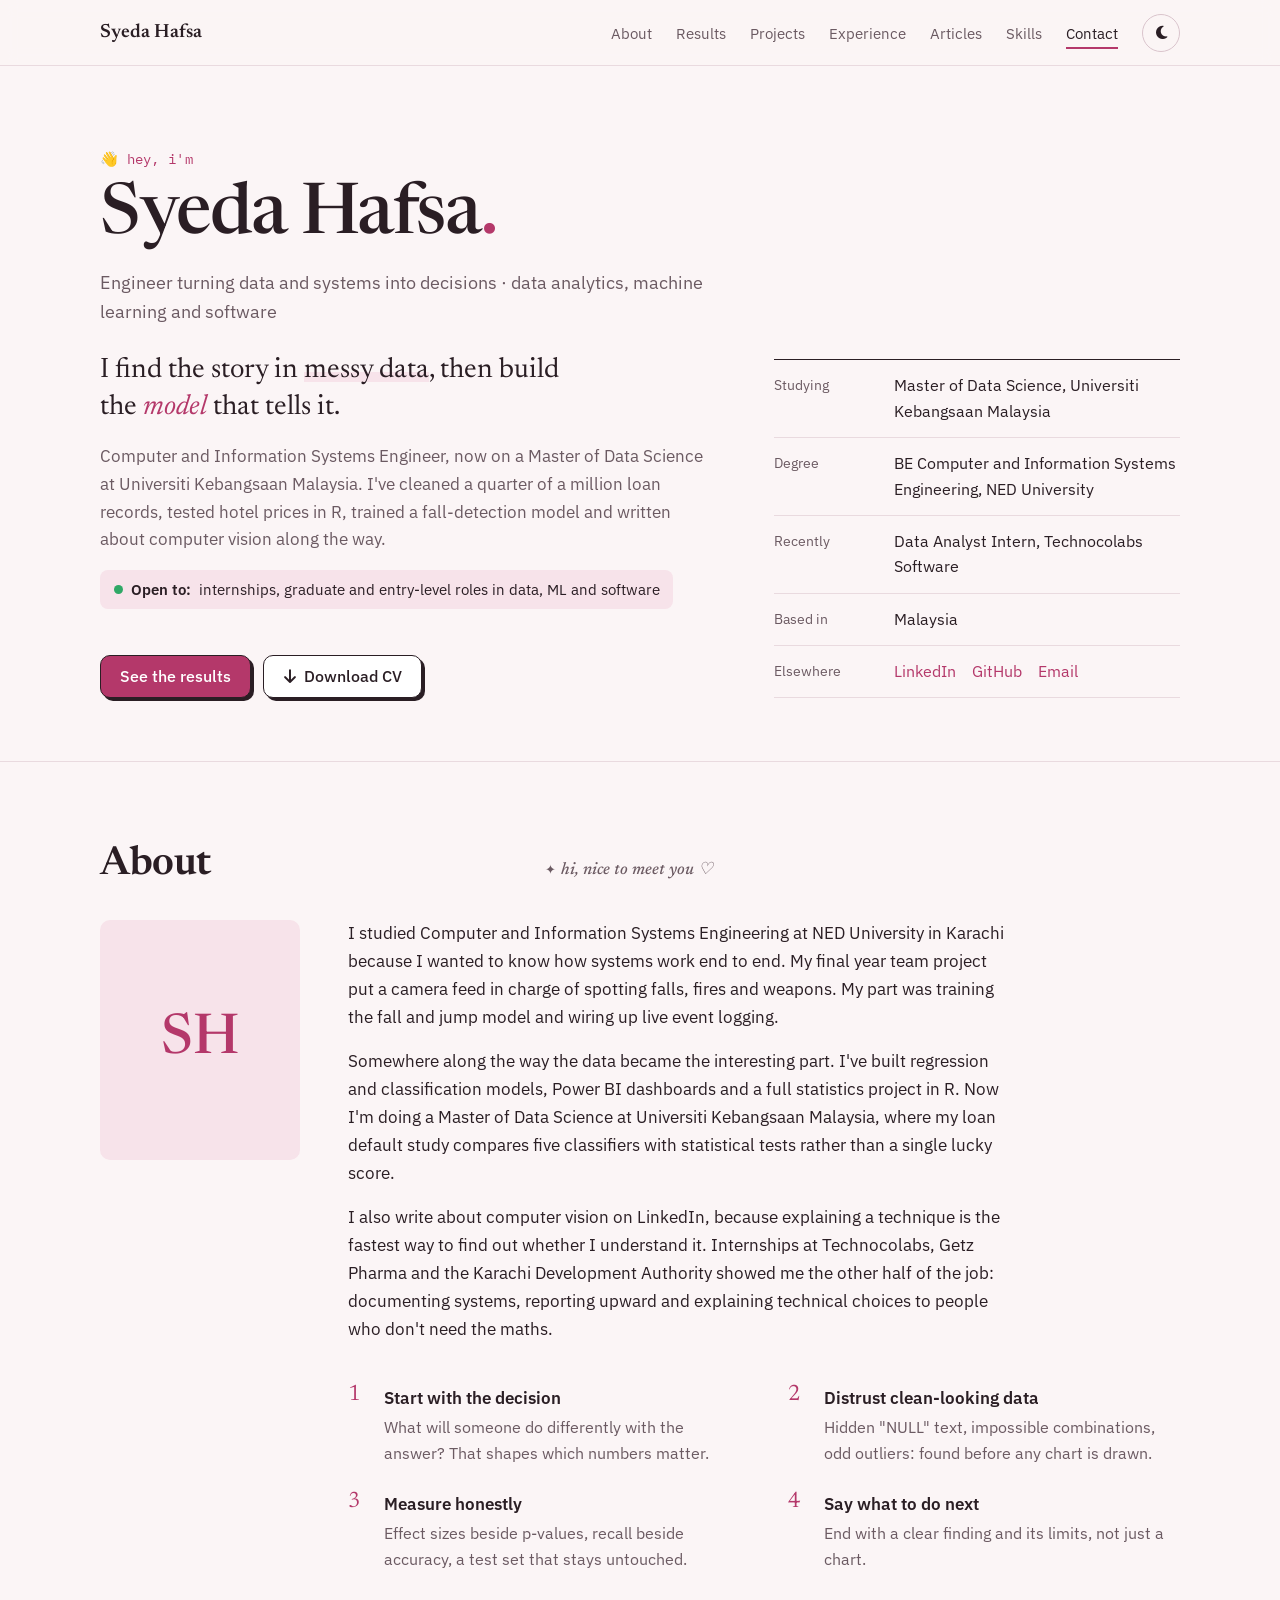
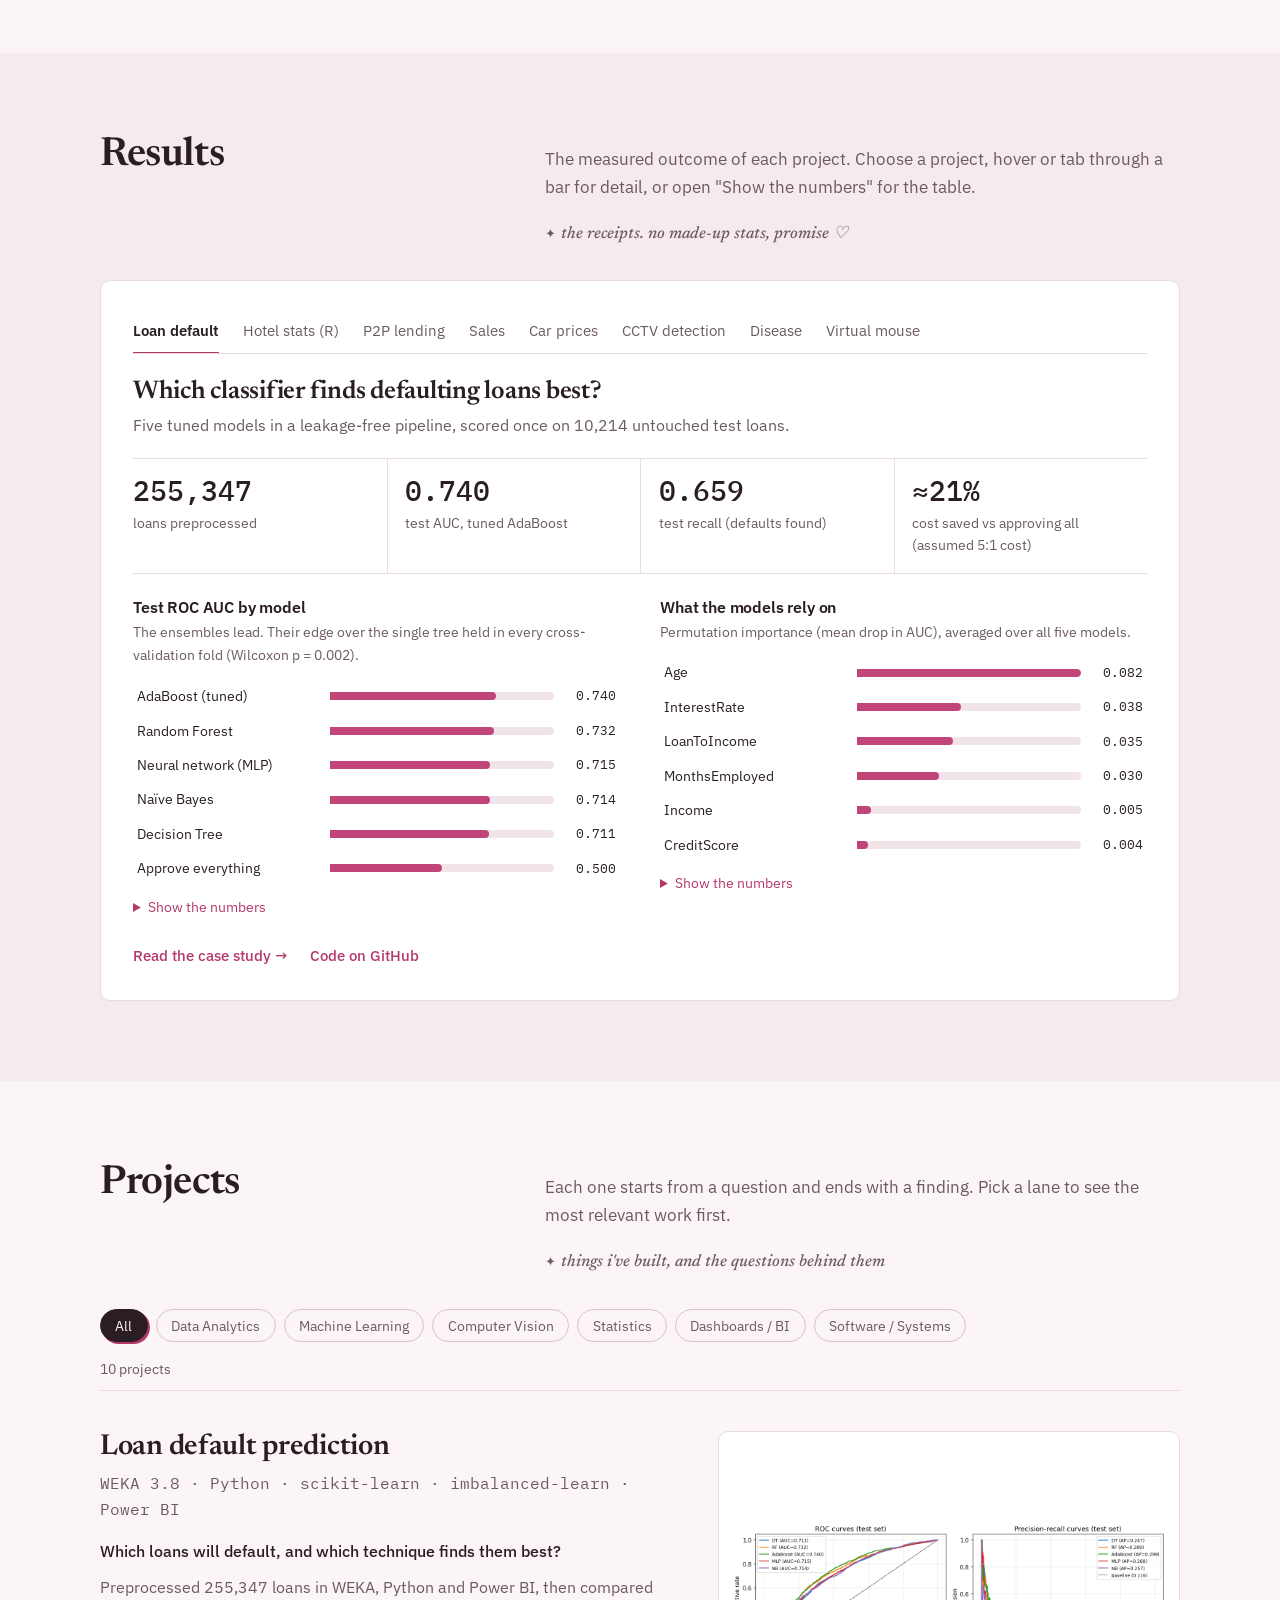
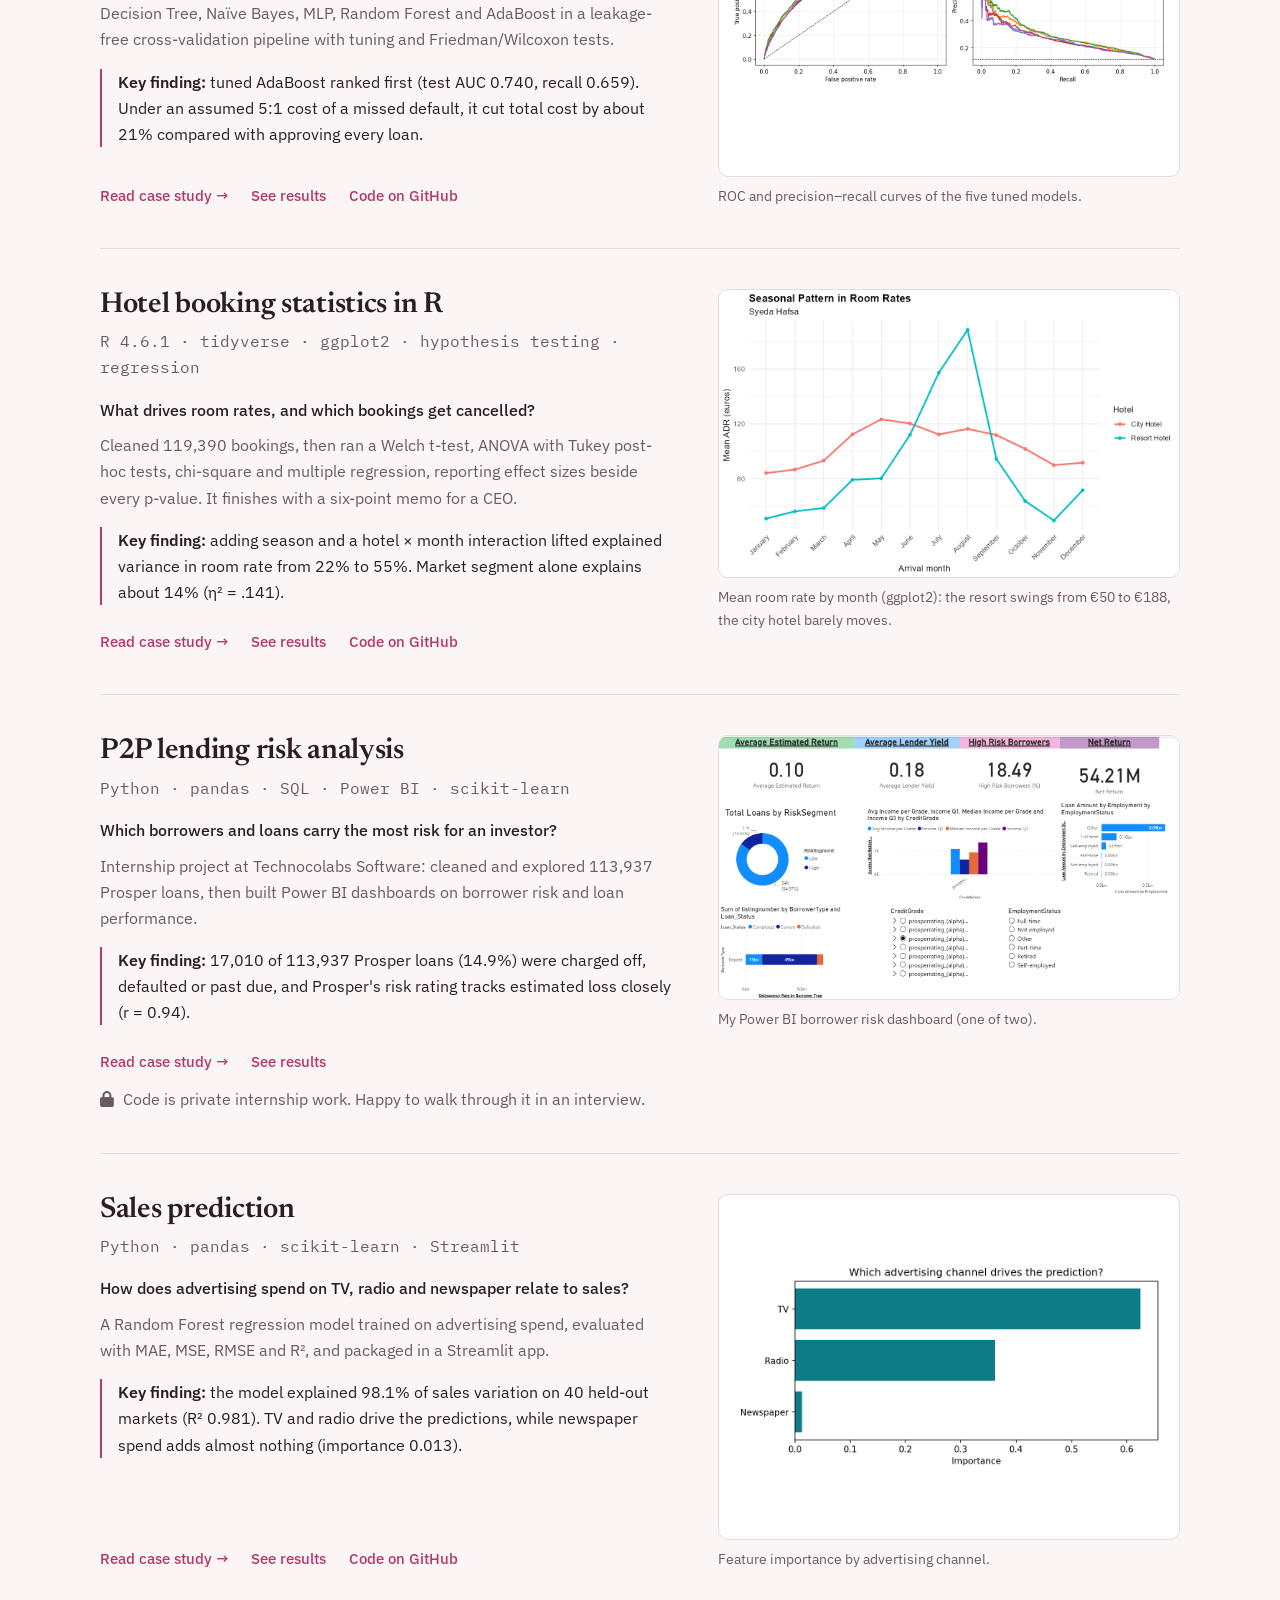
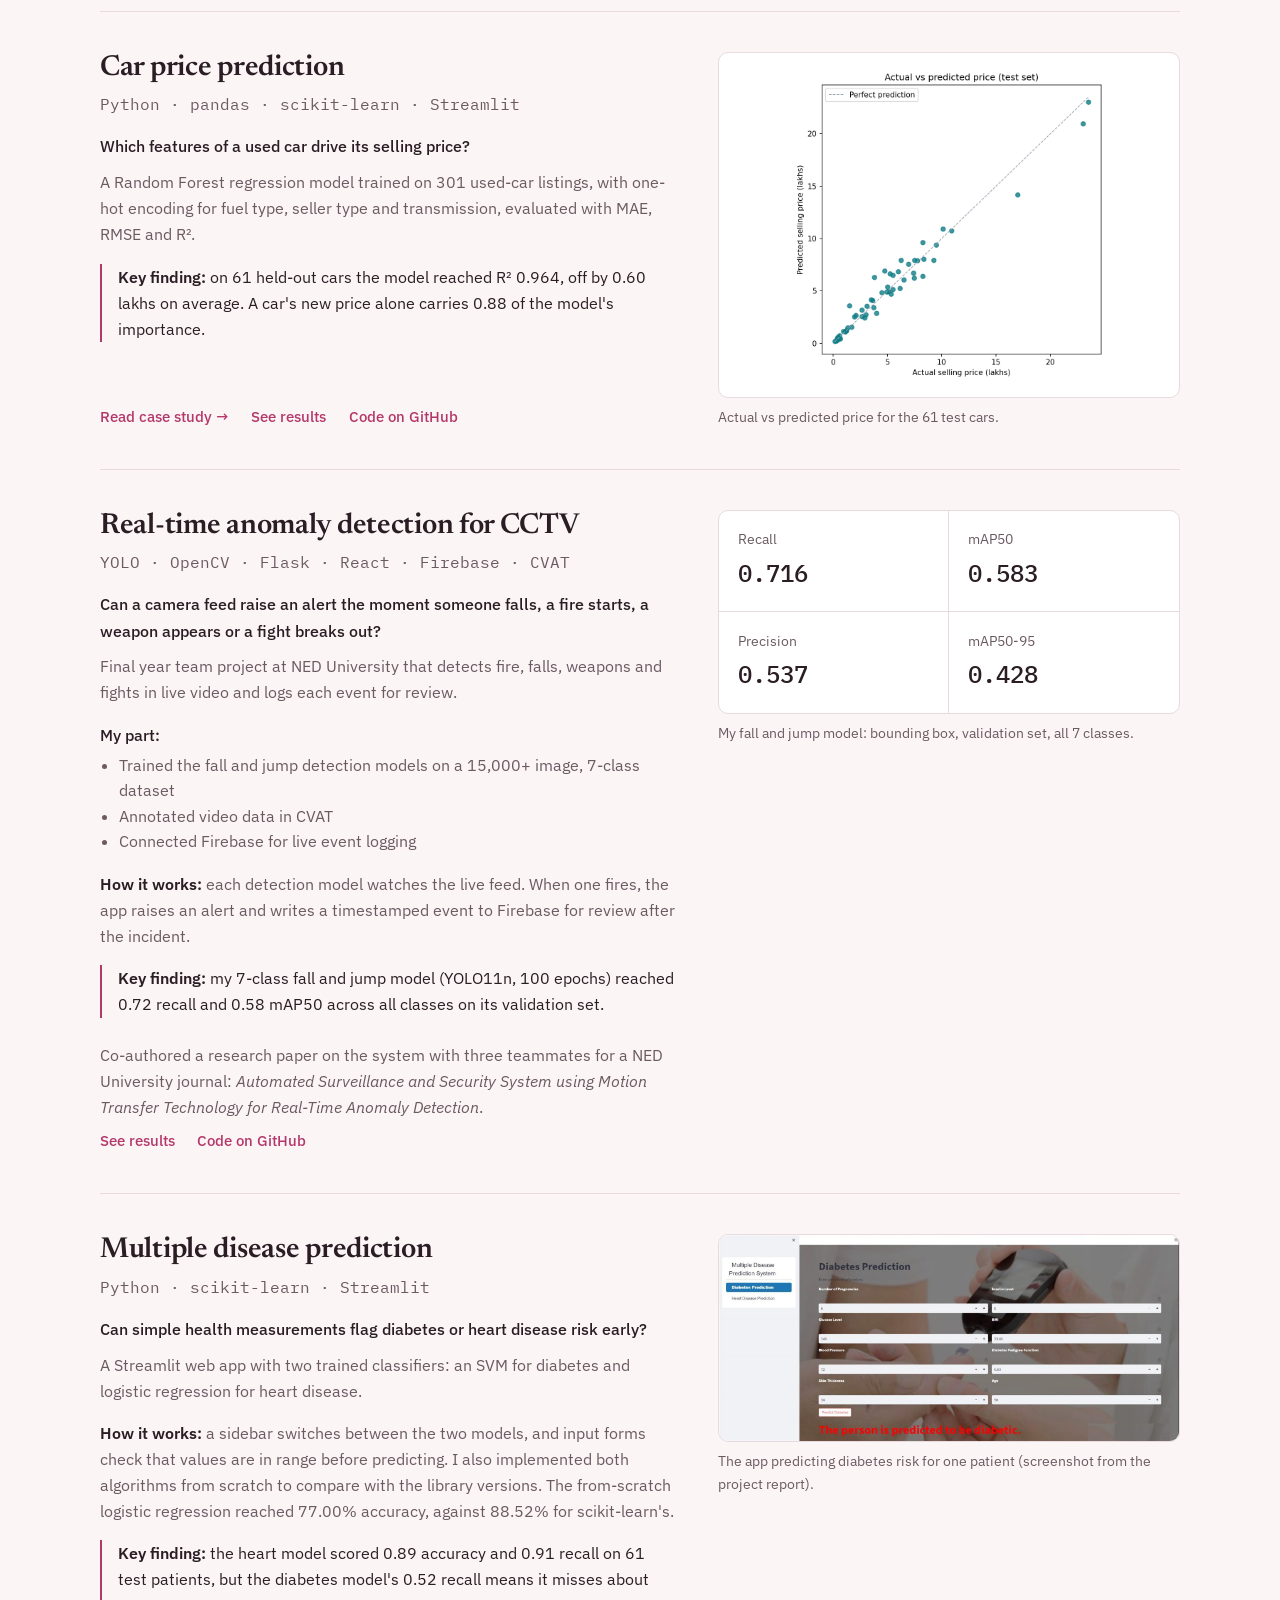
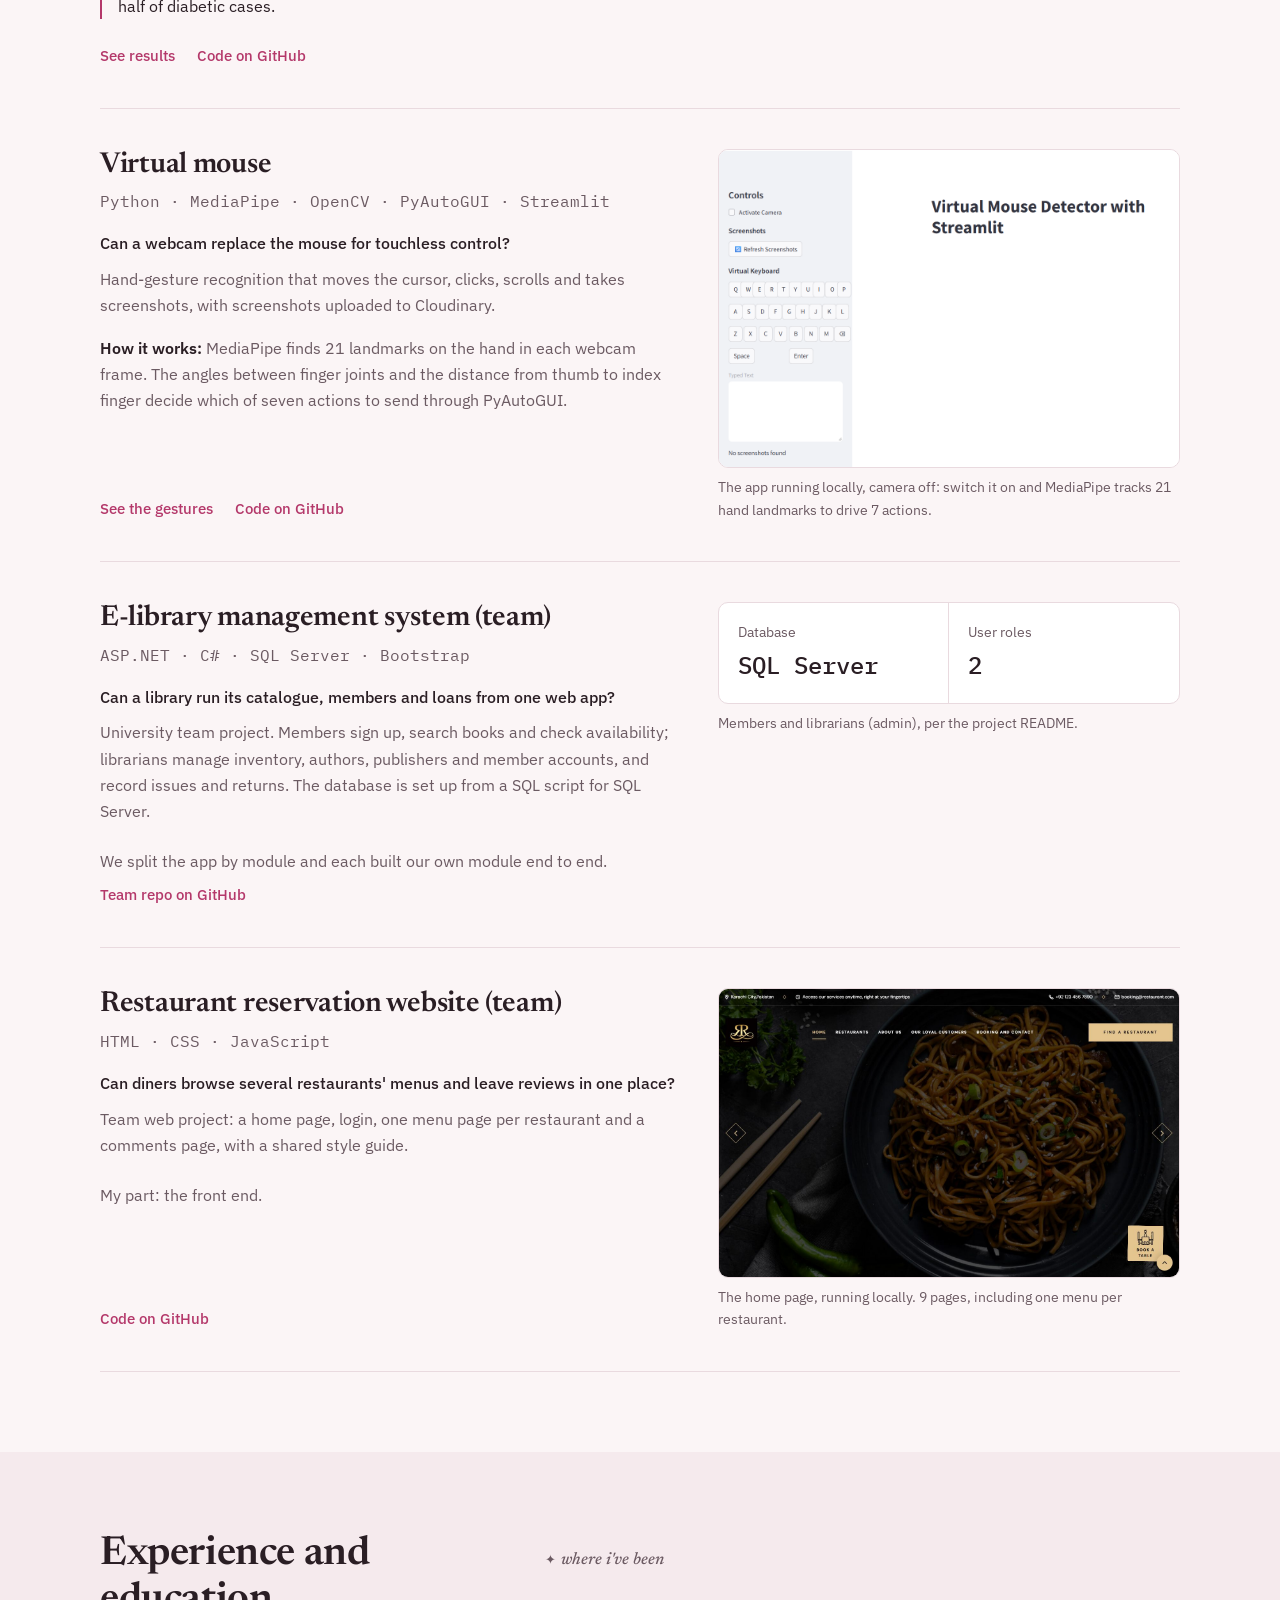
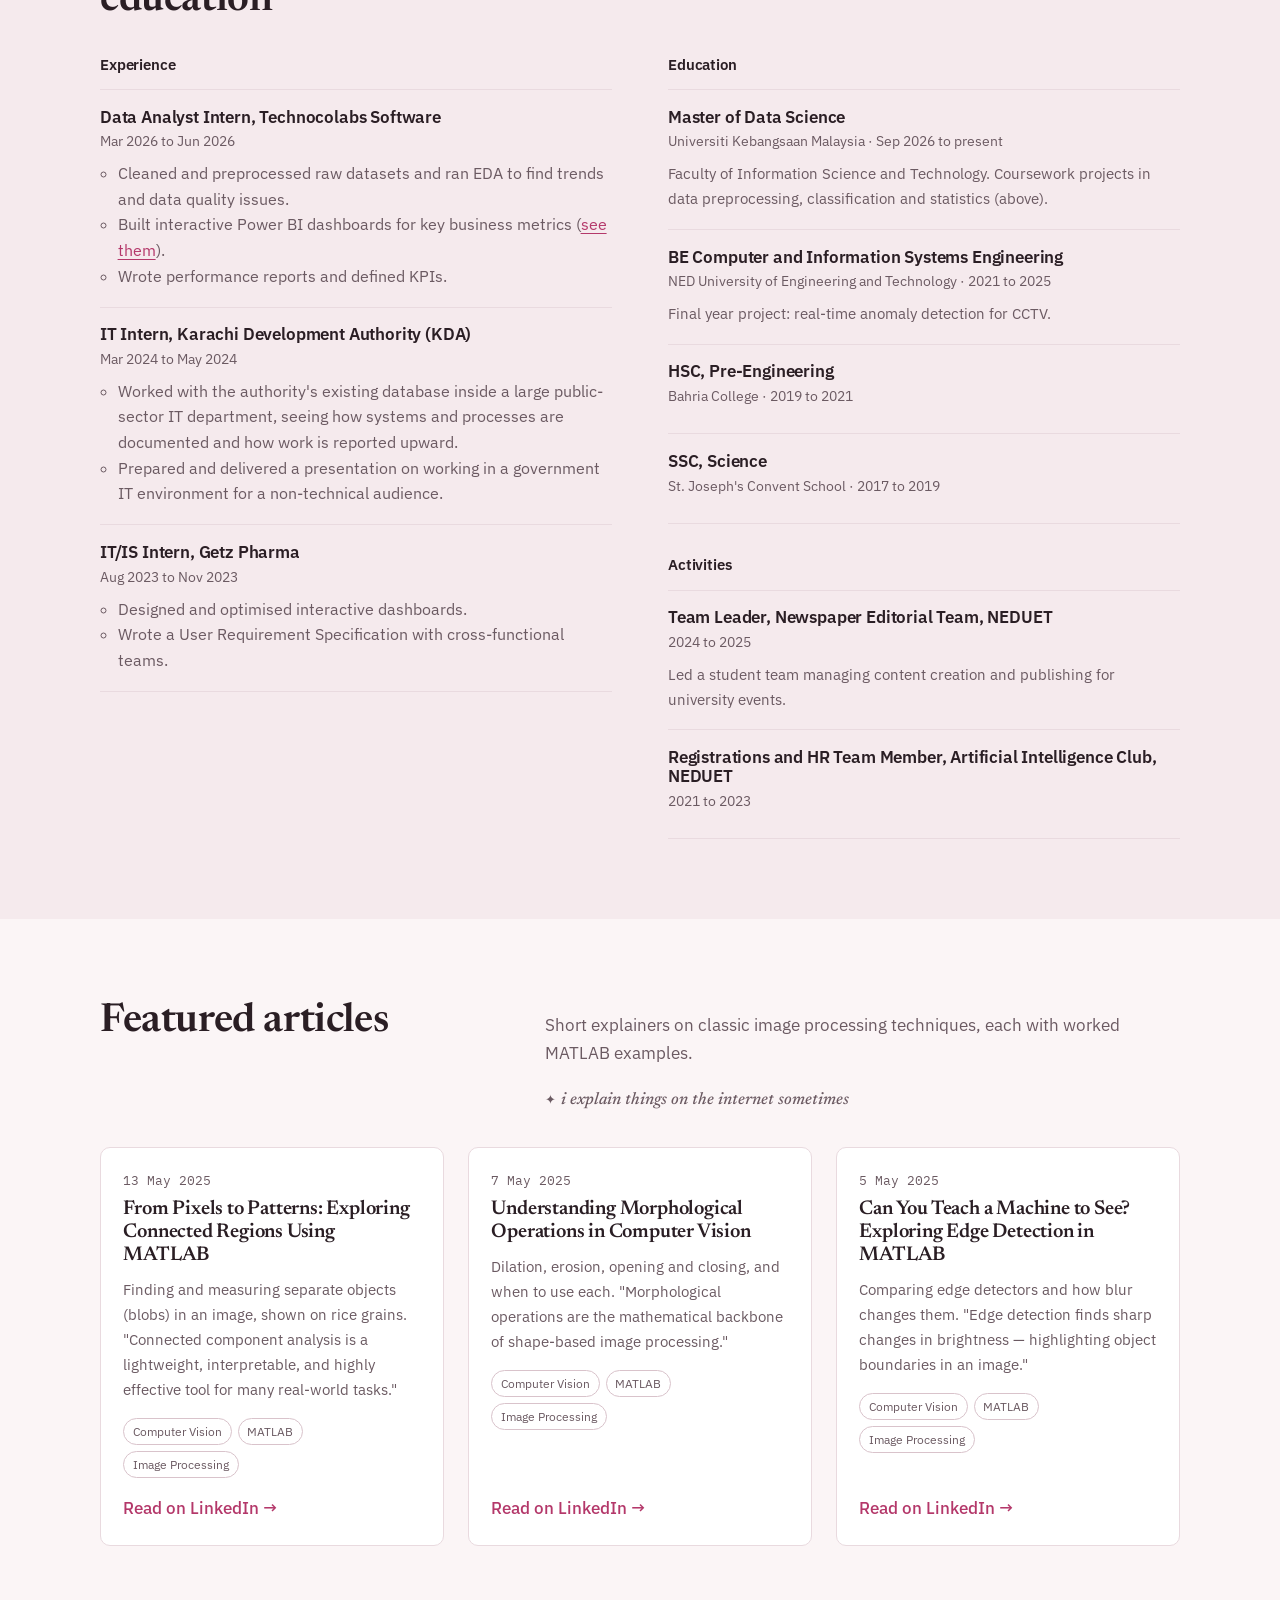
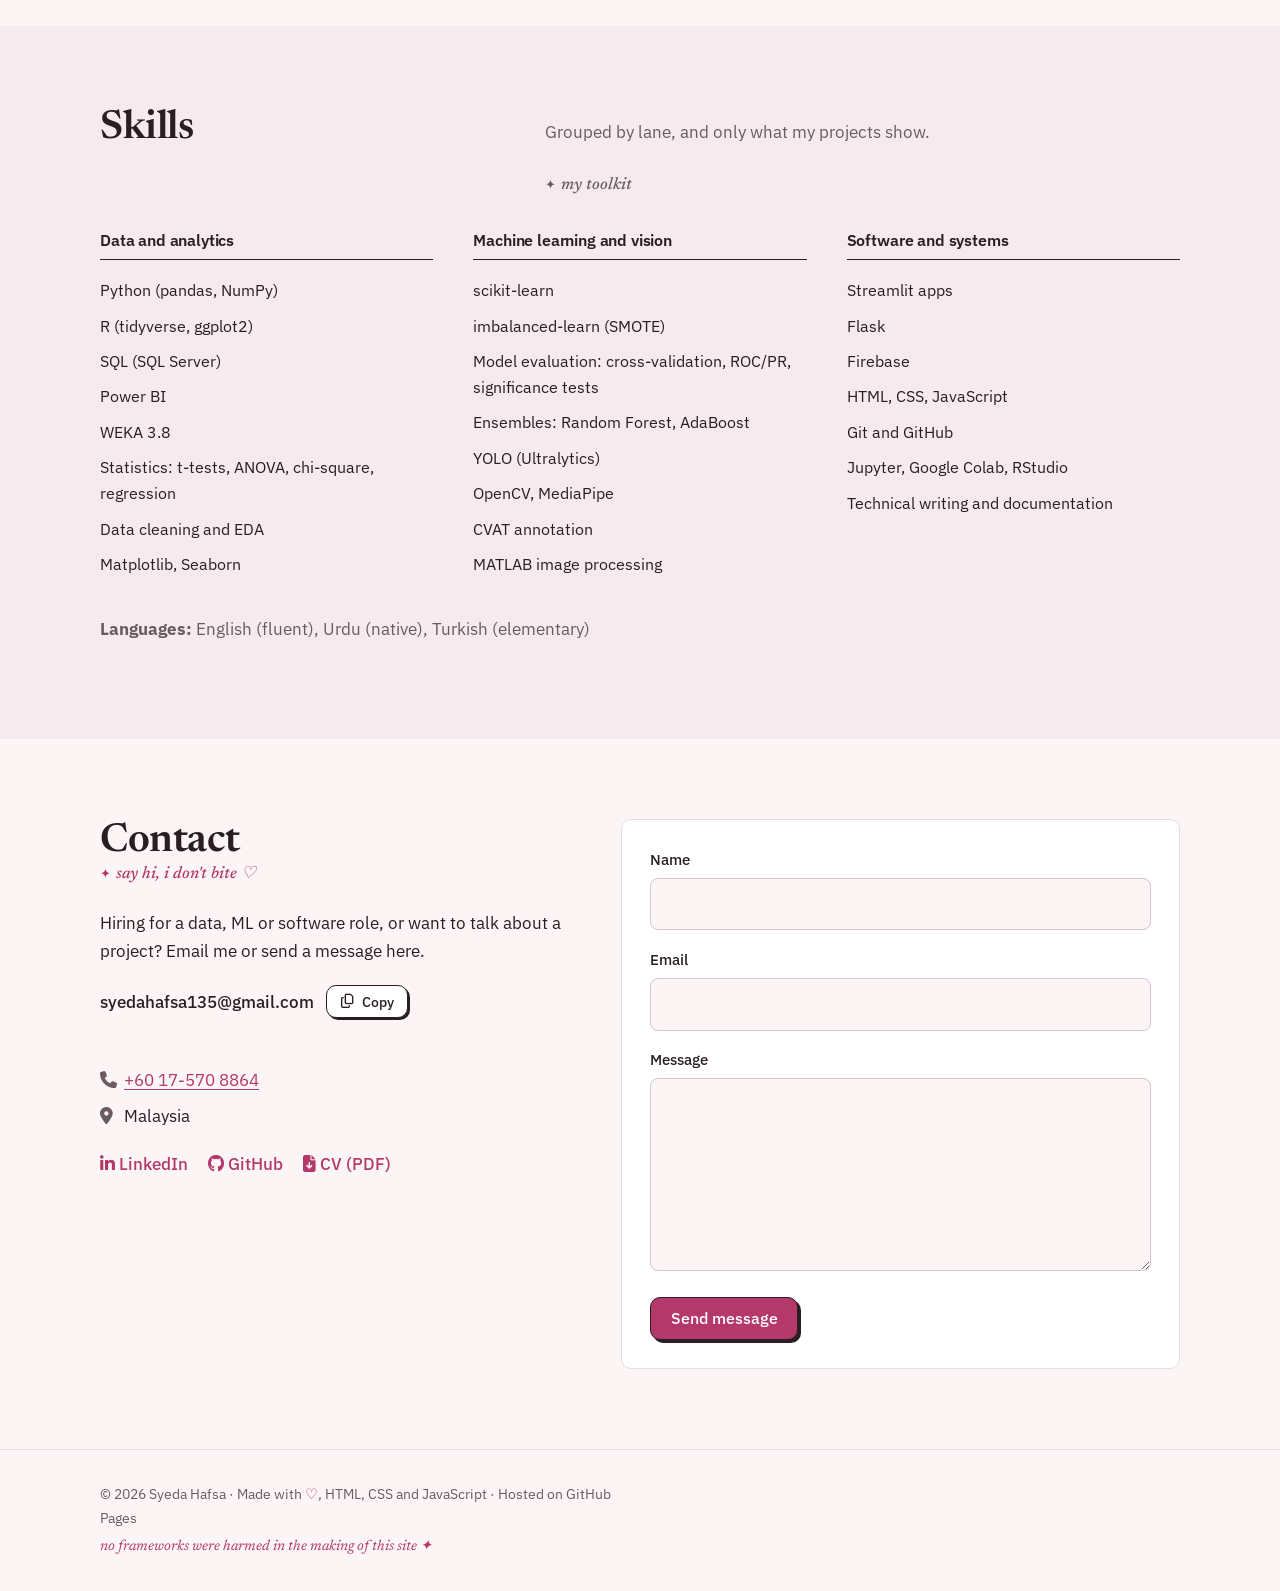
==== commit 0d84de9a: "updated version" ====
--- a/index.html
+++ b/index.html
@@ -3,9 +3,20 @@
 <head>
     <meta charset="UTF-8">
     <meta name="viewport" content="width=device-width, initial-scale=1.0">
-    <title>Syeda Hafsa | Data Analyst</title>
-    <meta name="description" content="Syeda Hafsa, data analyst working with SQL, Power BI and Python. Projects with real results, experience and contact details.">
+    <title>Syeda Hafsa | Data, Machine Learning and Software</title>
+    <meta name="description" content="Syeda Hafsa, a Computer and Information Systems Engineer studying for a Master of Data Science at UKM. Projects in data analytics, statistics, machine learning, computer vision and software, with real results.">
     <meta name="color-scheme" content="light dark">
+
+    <!-- Link previews (LinkedIn, WhatsApp, Slack) -->
+    <meta property="og:type" content="website">
+    <meta property="og:site_name" content="Syeda Hafsa">
+    <meta property="og:title" content="Syeda Hafsa | Engineer turning data and systems into decisions">
+    <meta property="og:description" content="Data analytics, machine learning and software projects with measured results: loan default modelling, statistics in R, Power BI, computer vision and more.">
+    <meta property="og:url" content="https://syedahafsa135.github.io/">
+    <meta property="og:image" content="https://syedahafsa135.github.io/assets/images/og-card.png">
+    <meta property="og:image:width" content="1200">
+    <meta property="og:image:height" content="630">
+    <meta name="twitter:card" content="summary_large_image">
 
     <!-- Apply the saved theme before the page paints, so there is no flash of the wrong theme -->
     <script>
@@ -24,10 +35,10 @@
 
     <link rel="preconnect" href="https://fonts.googleapis.com">
     <link rel="preconnect" href="https://fonts.gstatic.com" crossorigin>
-    <link href="https://fonts.googleapis.com/css2?family=Newsreader:opsz,wght@6..72,500;6..72,600&family=IBM+Plex+Mono:wght@400;500&family=IBM+Plex+Sans:ital,wght@0,400;0,500;0,600;1,400&display=swap" rel="stylesheet">
+    <link href="https://fonts.googleapis.com/css2?family=Newsreader:ital,opsz,wght@0,6..72,500;0,6..72,600;1,6..72,500&family=IBM+Plex+Mono:wght@400;500&family=IBM+Plex+Sans:ital,wght@0,400;0,500;0,600;1,400&display=swap" rel="stylesheet">
     <link rel="stylesheet" href="https://cdnjs.cloudflare.com/ajax/libs/font-awesome/6.4.2/css/all.min.css">
-    <!-- When you change style.css or main.js, bump ?v= on these links (and on the 3 project pages) -->
-    <link rel="stylesheet" href="assets/css/style.css?v=4">
+    <!-- When you change style.css or main.js, bump ?v= here and on every page in projects/ -->
+    <link rel="stylesheet" href="assets/css/style.css?v=7">
 </head>
 <body>
 
@@ -42,6 +53,7 @@
                 <li><a href="#dashboard">Results</a></li>
                 <li><a href="#projects">Projects</a></li>
                 <li><a href="#experience">Experience</a></li>
+                <li><a href="#writing">Articles</a></li>
                 <li><a href="#skills">Skills</a></li>
                 <li><a href="#contact">Contact</a></li>
             </ul>
@@ -58,13 +70,14 @@
 <section class="hero" id="top">
     <div class="container hero-grid">
         <div>
-            <h1>Syeda Hafsa</h1>
-            <p class="role">Data analyst · SQL, Power BI and Python</p>
-            <p class="statement">I find the story in messy data, then build the dashboard that tells it.</p>
-            <p class="lede">I clean raw data, look for the patterns that matter, and turn them into dashboards and reports people can act on.</p>
+            <p class="hello" aria-hidden="true"><span class="wave">👋</span> hey, i'm</p>
+            <h1>Syeda Hafsa<span class="dot-accent" aria-hidden="true">.</span></h1>
+            <p class="role">Engineer turning data and systems into decisions · data analytics, machine learning and software</p>
+            <p class="statement">I find the story in <span class="swipe">messy data</span>, then build the <span class="rotator" aria-hidden="true" data-words="dashboard,model,tool">dashboard</span><span class="sr-only">dashboard, model or tool</span> that tells it.</p>
+            <p class="lede">Computer and Information Systems Engineer, now on a Master of Data Science at Universiti Kebangsaan Malaysia. I've cleaned a quarter of a million loan records, tested hotel prices in R, trained a fall-detection model and written about computer vision along the way.</p>
+            <p class="open-to"><span class="pulse" aria-hidden="true"></span><strong>Open to:</strong> internships, graduate and entry-level roles in data, ML and software</p>
             <div class="actions">
-                <a class="btn primary" href="#dashboard">See project results</a>
-                <!-- Put your CV at assets/Syeda_Hafsa_CV.pdf (exact name) for this button to work -->
+                <a class="btn primary" href="#dashboard">See the results</a>
                 <a class="btn" href="assets/Syeda_Hafsa_CV.pdf" download>
                     <i class="fas fa-arrow-down" aria-hidden="true"></i> Download CV
                 </a>
@@ -72,9 +85,10 @@
         </div>
 
         <dl class="glance">
-            <div><dt>Studying</dt><dd>MSc Data Science, Universiti Kebangsaan Malaysia</dd></div>
-            <div><dt>Recently</dt><dd>Data Analyst Intern, Technocolabs Software (Mar – Jun 2026)</dd></div>
-            <div><dt>Looking for</dt><dd>Data analyst and BI roles</dd></div>
+            <div><dt>Studying</dt><dd>Master of Data Science, Universiti Kebangsaan Malaysia</dd></div>
+            <div><dt>Degree</dt><dd>BE Computer and Information Systems Engineering, NED University</dd></div>
+            <div><dt>Recently</dt><dd>Data Analyst Intern, Technocolabs Software</dd></div>
+            <div><dt>Based in</dt><dd>Malaysia</dd></div>
             <div><dt>Elsewhere</dt><dd class="social">
                 <a href="https://www.linkedin.com/in/syeda-hafsa-140324224" target="_blank" rel="noopener">LinkedIn</a>
                 <a href="https://github.com/syedahafsa135" target="_blank" rel="noopener">GitHub</a>
@@ -89,6 +103,7 @@
     <div class="container">
         <div class="section-head">
             <h2>About</h2>
+            <p class="aside">hi, nice to meet you ♡</p>
         </div>
         <div class="about-grid">
             <!-- Add your photo as assets/images/profile.jpg. Until then, your initials show instead. -->
@@ -97,15 +112,15 @@
                 <div class="avatar" aria-hidden="true" hidden>SH</div>
             </div>
             <div class="about-text">
-                <p>I'm studying for an MSc in Data Science at Universiti Kebangsaan Malaysia, after a BSc in Computer Systems Engineering from NED University in Karachi.</p>
-                <p>As a data analyst intern at Technocolabs Software I cleaned raw datasets, ran exploratory analysis to find trends and data quality issues, and built Power BI dashboards around key business metrics. Before that, at Getz Pharma, I designed dashboards and wrote a user requirement specification with cross-functional teams.</p>
-                <p>I like work where the data is messy and the question is real. I'm looking for a data analyst or BI role where I can do more of it.</p>
+                <p>I studied Computer and Information Systems Engineering at NED University in Karachi because I wanted to know how systems work end to end. My final year team project put a camera feed in charge of spotting falls, fires and weapons. My part was training the fall and jump model and wiring up live event logging.</p>
+                <p>Somewhere along the way the data became the interesting part. I've built regression and classification models, Power BI dashboards and a full statistics project in R. Now I'm doing a Master of Data Science at Universiti Kebangsaan Malaysia, where my loan default study compares five classifiers with statistical tests rather than a single lucky score.</p>
+                <p>I also write about computer vision on LinkedIn, because explaining a technique is the fastest way to find out whether I understand it. Internships at Technocolabs, Getz Pharma and the Karachi Development Authority showed me the other half of the job: documenting systems, reporting upward and explaining technical choices to people who don't need the maths.</p>
 
                 <ol class="approach" aria-label="How I approach a project">
                     <li><strong>Start with the decision</strong><span>What will someone do differently with the answer? That shapes which numbers matter.</span></li>
-                    <li><strong>Check the data</strong><span>Missing values, duplicates, odd outliers and mismatched definitions get found before any chart is drawn.</span></li>
-                    <li><strong>Analyse and visualise</strong><span>EDA, SQL and Python for the analysis; Power BI for dashboards people can explore.</span></li>
-                    <li><strong>Recommend</strong><span>End with a clear finding and what to do next, not just a chart.</span></li>
+                    <li><strong>Distrust clean-looking data</strong><span>Hidden "NULL" text, impossible combinations, odd outliers: found before any chart is drawn.</span></li>
+                    <li><strong>Measure honestly</strong><span>Effect sizes beside p-values, recall beside accuracy, a test set that stays untouched.</span></li>
+                    <li><strong>Say what to do next</strong><span>End with a clear finding and its limits, not just a chart.</span></li>
                 </ol>
             </div>
         </div>
@@ -113,18 +128,21 @@
 </section>
 
 <!-- ============ RESULTS DASHBOARD ============
-     Every number here comes from the project repos (notebooks, saved model files, or the test-set
-     output of src/evaluate.py). The bar charts are drawn by assets/js/main.js from the same numbers. -->
+     Every number here comes from the project reports, notebooks, saved model files, or the test-set
+     output of src/evaluate.py. The bar charts are drawn by assets/js/main.js from the same numbers. -->
 <section class="section tint" id="dashboard">
     <div class="container">
         <div class="section-head">
             <h2>Results</h2>
-            <p>The measured outcome of each project. Choose a project; hover or tab through a bar for detail, or open "Show the numbers" for the table.</p>
+            <p>The measured outcome of each project. Choose a project, hover or tab through a bar for detail, or open "Show the numbers" for the table.</p>
+            <p class="aside">the receipts. no made-up stats, promise ♡</p>
         </div>
 
         <div class="dash">
             <div class="tabs" role="tablist" aria-label="Choose a project">
-                <button class="tab" role="tab" id="tab-p2p" aria-controls="panel-p2p" aria-selected="true" type="button">P2P lending</button>
+                <button class="tab" role="tab" id="tab-loan" aria-controls="panel-loan" aria-selected="true" type="button">Loan default</button>
+                <button class="tab" role="tab" id="tab-hotel" aria-controls="panel-hotel" aria-selected="false" tabindex="-1" type="button">Hotel stats (R)</button>
+                <button class="tab" role="tab" id="tab-p2p" aria-controls="panel-p2p" aria-selected="false" tabindex="-1" type="button">P2P lending</button>
                 <button class="tab" role="tab" id="tab-sales" aria-controls="panel-sales" aria-selected="false" tabindex="-1" type="button">Sales</button>
                 <button class="tab" role="tab" id="tab-car" aria-controls="panel-car" aria-selected="false" tabindex="-1" type="button">Car prices</button>
                 <button class="tab" role="tab" id="tab-fyp" aria-controls="panel-fyp" aria-selected="false" tabindex="-1" type="button">CCTV detection</button>
@@ -132,8 +150,68 @@
                 <button class="tab" role="tab" id="tab-mouse" aria-controls="panel-mouse" aria-selected="false" tabindex="-1" type="button">Virtual mouse</button>
             </div>
 
+            <!-- Loan default -->
+            <div class="panel" role="tabpanel" id="panel-loan" aria-labelledby="tab-loan" tabindex="0">
+                <div class="panel-head">
+                    <h3>Which classifier finds defaulting loans best?</h3>
+                    <p>Five tuned models in a leakage-free pipeline, scored once on 10,214 untouched test loans.</p>
+                </div>
+                <div class="kpis">
+                    <div class="kpi"><span class="kpi-value">255,347</span><span class="kpi-label">loans preprocessed</span></div>
+                    <div class="kpi"><span class="kpi-value">0.740</span><span class="kpi-label">test AUC, tuned AdaBoost</span></div>
+                    <div class="kpi"><span class="kpi-value">0.659</span><span class="kpi-label">test recall (defaults found)</span></div>
+                    <div class="kpi"><span class="kpi-value">≈21%</span><span class="kpi-label">cost saved vs approving all (assumed 5:1 cost)</span></div>
+                </div>
+                <div class="charts">
+                    <div class="chart-card">
+                        <h4>Test ROC AUC by model</h4>
+                        <p class="chart-note">The ensembles lead. Their edge over the single tree held in every cross-validation fold (Wilcoxon p = 0.002).</p>
+                        <div class="chart" data-chart="loan-auc"></div>
+                    </div>
+                    <div class="chart-card">
+                        <h4>What the models rely on</h4>
+                        <p class="chart-note">Permutation importance (mean drop in AUC), averaged over all five models.</p>
+                        <div class="chart" data-chart="loan-imp"></div>
+                    </div>
+                </div>
+                <div class="panel-foot">
+                    <a href="projects/loan-default.html">Read the case study →</a>
+                    <a href="https://github.com/syedahafsa135/loan-default-classification" target="_blank" rel="noopener">Code on GitHub</a>
+                </div>
+            </div>
+
+            <!-- Hotel bookings -->
+            <div class="panel" role="tabpanel" id="panel-hotel" aria-labelledby="tab-hotel" tabindex="0" hidden>
+                <div class="panel-head">
+                    <h3>What drives a hotel room's price, and who cancels?</h3>
+                    <p>Statistical analysis in R of 117,394 cleaned bookings from a city hotel and a resort hotel.</p>
+                </div>
+                <div class="kpis">
+                    <div class="kpi"><span class="kpi-value">~129,000</span><span class="kpi-label">hidden "NULL" gaps found</span></div>
+                    <div class="kpi"><span class="kpi-value">η² = .141</span><span class="kpi-label">rate variation explained by market segment</span></div>
+                    <div class="kpi"><span class="kpi-value">V = .48</span><span class="kpi-label">deposit type vs cancellation</span></div>
+                    <div class="kpi"><span class="kpi-value">.223 → .551</span><span class="kpi-label">adjusted R² after adding season</span></div>
+                </div>
+                <div class="charts">
+                    <div class="chart-card">
+                        <h4>Cancellation rate by deposit type</h4>
+                        <p class="chart-note">99.4% of non-refundable bookings were cancelled. That's an association the data can't explain, so it's flagged for an audit.</p>
+                        <div class="chart" data-chart="hotel-cancel"></div>
+                    </div>
+                    <div class="chart-card">
+                        <h4>How much of the room rate each model explains</h4>
+                        <p class="chart-note">Adjusted R². Season and each hotel's own seasonal pattern do most of the work.</p>
+                        <div class="chart" data-chart="hotel-r2"></div>
+                    </div>
+                </div>
+                <div class="panel-foot">
+                    <a href="projects/hotel-bookings.html">Read the case study →</a>
+                    <a href="https://github.com/syedahafsa135/hotel-booking-statistical-analysis-r" target="_blank" rel="noopener">Code on GitHub</a>
+                </div>
+            </div>
+
             <!-- P2P -->
-            <div class="panel" role="tabpanel" id="panel-p2p" aria-labelledby="tab-p2p" tabindex="0">
+            <div class="panel" role="tabpanel" id="panel-p2p" aria-labelledby="tab-p2p" tabindex="0" hidden>
                 <div class="panel-head">
                     <h3>Where does the risk sit in 113,937 Prosper loans?</h3>
                     <p>Exploratory analysis of a peer-to-peer lending dataset with 82 columns per loan.</p>
@@ -177,7 +255,7 @@
                 <div class="charts">
                     <div class="chart-card">
                         <h4>What drives the prediction?</h4>
-                        <p class="chart-note">Feature importance; the three shares add up to 1. Newspaper adds almost nothing, so it is the first place to test budget cuts.</p>
+                        <p class="chart-note">Feature importance; the three shares add up to 1. Newspaper adds almost nothing, so it's the first place to test budget cuts.</p>
                         <div class="chart" data-chart="sales-imp"></div>
                     </div>
                     <div class="chart-card">
@@ -274,6 +352,10 @@
                     <div class="chart-card">
                         <h4>What it means</h4>
                         <p class="chart-note">Accuracy alone hides the problem: the diabetes model misses about half of diabetic patients (recall 0.519). For screening, recall matters most, so that model needs work before anyone relies on it.</p>
+                        <figure class="shot">
+                            <img src="assets/images/disease/app-heart.jpg" alt="The app's Heart Disease Prediction page with thirteen patient inputs and the result 'The person is predicted not to have heart disease'" width="1600" height="769" loading="lazy">
+                            <figcaption>The heart disease page of the app.</figcaption>
+                        </figure>
                     </div>
                 </div>
                 <div class="panel-foot">
@@ -310,47 +392,96 @@
     <div class="container">
         <div class="section-head">
             <h2>Projects</h2>
-            <p>Each one starts from a business question and ends with a finding.</p>
+            <p>Each one starts from a question and ends with a finding. Pick a lane to see the most relevant work first.</p>
+            <p class="aside">things i've built, and the questions behind them</p>
         </div>
 
         <div class="filters" role="group" aria-label="Filter projects">
             <button class="filter is-active" type="button" data-filter="all" aria-pressed="true">All</button>
-            <button class="filter" type="button" data-filter="analytics" aria-pressed="false">Analytics and BI</button>
-            <button class="filter" type="button" data-filter="ml" aria-pressed="false">Machine learning and vision</button>
-        </div>
+            <button class="filter" type="button" data-filter="analytics" aria-pressed="false">Data Analytics</button>
+            <button class="filter" type="button" data-filter="ml" aria-pressed="false">Machine Learning</button>
+            <button class="filter" type="button" data-filter="cv" aria-pressed="false">Computer Vision</button>
+            <button class="filter" type="button" data-filter="stats" aria-pressed="false">Statistics</button>
+            <button class="filter" type="button" data-filter="bi" aria-pressed="false">Dashboards / BI</button>
+            <button class="filter" type="button" data-filter="software" aria-pressed="false">Software / Systems</button>
+        </div>
+        <p class="filter-count" id="filter-count" role="status" aria-live="polite">10 projects</p>
 
         <div class="project-list">
 
+            <!-- Loan Default -->
+            <article class="project" data-tags="ml analytics">
+                <div class="project-text">
+                    <h3><a href="projects/loan-default.html">Loan default prediction</a></h3>
+                    <p class="tools">WEKA 3.8 · Python · scikit-learn · imbalanced-learn · Power BI</p>
+                    <p class="question">Which loans will default, and which technique finds them best?</p>
+                    <p class="desc">Preprocessed 255,347 loans in WEKA, Python and Power BI, then compared Decision Tree, Naïve Bayes, MLP, Random Forest and AdaBoost in a leakage-free cross-validation pipeline with tuning and Friedman/Wilcoxon tests.</p>
+                    <p class="result"><strong>Key finding:</strong> tuned AdaBoost ranked first (test AUC 0.740, recall 0.659). Under an assumed 5:1 cost of a missed default, it cut total cost by about 21% compared with approving every loan.</p>
+                    <div class="links">
+                        <a href="projects/loan-default.html">Read case study →</a>
+                        <a href="#dashboard" data-tab="loan">See results</a>
+                        <a href="https://github.com/syedahafsa135/loan-default-classification" target="_blank" rel="noopener">Code on GitHub</a>
+                    </div>
+                </div>
+                <figure class="project-figure">
+                    <a class="frame" href="projects/loan-default.html" tabindex="-1" aria-hidden="true">
+                        <img src="assets/images/loan/roc-pr-curves.png" alt="" width="1198" height="450" loading="lazy">
+                    </a>
+                    <figcaption>ROC and precision–recall curves of the five tuned models.</figcaption>
+                </figure>
+            </article>
+
+            <!-- Hotel bookings -->
+            <article class="project" data-tags="stats analytics">
+                <div class="project-text">
+                    <h3><a href="projects/hotel-bookings.html">Hotel booking statistics in R</a></h3>
+                    <p class="tools">R 4.6.1 · tidyverse · ggplot2 · hypothesis testing · regression</p>
+                    <p class="question">What drives room rates, and which bookings get cancelled?</p>
+                    <p class="desc">Cleaned 119,390 bookings, then ran a Welch t-test, ANOVA with Tukey post-hoc tests, chi-square and multiple regression, reporting effect sizes beside every p-value. It finishes with a six-point memo for a CEO.</p>
+                    <p class="result"><strong>Key finding:</strong> adding season and a hotel × month interaction lifted explained variance in room rate from 22% to 55%. Market segment alone explains about 14% (η² = .141).</p>
+                    <div class="links">
+                        <a href="projects/hotel-bookings.html">Read case study →</a>
+                        <a href="#dashboard" data-tab="hotel">See results</a>
+                        <a href="https://github.com/syedahafsa135/hotel-booking-statistical-analysis-r" target="_blank" rel="noopener">Code on GitHub</a>
+                    </div>
+                </div>
+                <figure class="project-figure">
+                    <a class="frame photo" href="projects/hotel-bookings.html" tabindex="-1" aria-hidden="true">
+                        <img src="assets/images/hotel/05_seasonality.png" alt="" width="1200" height="750" loading="lazy">
+                    </a>
+                    <figcaption>Mean room rate by month (ggplot2): the resort swings from €50 to €188, the city hotel barely moves.</figcaption>
+                </figure>
+            </article>
+
             <!-- P2P Lending -->
-            <article class="project" data-tags="analytics ml">
+            <article class="project" data-tags="analytics bi ml">
                 <div class="project-text">
                     <h3><a href="projects/p2p-lending.html">P2P lending risk analysis</a></h3>
-                    <p class="tools">SQL · Python · Power BI · scikit-learn</p>
+                    <p class="tools">Python · pandas · SQL · Power BI · scikit-learn</p>
                     <p class="question">Which borrowers and loans carry the most risk for an investor?</p>
-                    <p class="desc">Machine learning models and Power BI dashboards to evaluate borrower risk and loan performance, built with SQL and Python.</p>
+                    <p class="desc">Internship project at Technocolabs Software: cleaned and explored 113,937 Prosper loans, then built Power BI dashboards on borrower risk and loan performance.</p>
                     <p class="result"><strong>Key finding:</strong> 17,010 of 113,937 Prosper loans (14.9%) were charged off, defaulted or past due, and Prosper's risk rating tracks estimated loss closely (r = 0.94).</p>
                     <div class="links">
                         <a href="projects/p2p-lending.html">Read case study →</a>
                         <a href="#dashboard" data-tab="p2p">See results</a>
                     </div>
-                    <!-- The GitHub repo is private (internship work), so no code link here. -->
                     <p class="private-note"><i class="fas fa-lock" aria-hidden="true"></i> Code is private internship work. Happy to walk through it in an interview.</p>
                 </div>
                 <figure class="project-figure">
-                    <a class="frame" href="projects/p2p-lending.html" tabindex="-1" aria-hidden="true">
-                        <img src="assets/images/p2p/correlation-heatmap.png" alt="" width="1451" height="1101" loading="lazy">
+                    <a class="frame photo" href="projects/p2p-lending.html" tabindex="-1" aria-hidden="true">
+                        <img src="assets/images/p2p/dashboard-risk.png" alt="" width="1282" height="731" loading="lazy">
                     </a>
-                    <figcaption>Correlation heatmap of the loan features.</figcaption>
+                    <figcaption>My Power BI borrower risk dashboard (one of two).</figcaption>
                 </figure>
             </article>
 
             <!-- Sales Prediction -->
-            <article class="project" data-tags="analytics ml">
+            <article class="project" data-tags="ml analytics">
                 <div class="project-text">
                     <h3><a href="projects/sales-prediction.html">Sales prediction</a></h3>
                     <p class="tools">Python · pandas · scikit-learn · Streamlit</p>
                     <p class="question">How does advertising spend on TV, radio and newspaper relate to sales?</p>
-                    <p class="desc">A Random Forest regression model trained on advertising spend, evaluated with MAE, MSE, RMSE and R².</p>
+                    <p class="desc">A Random Forest regression model trained on advertising spend, evaluated with MAE, MSE, RMSE and R², and packaged in a Streamlit app.</p>
                     <p class="result"><strong>Key finding:</strong> the model explained 98.1% of sales variation on 40 held-out markets (R² 0.981). TV and radio drive the predictions, while newspaper spend adds almost nothing (importance 0.013).</p>
                     <div class="links">
                         <a href="projects/sales-prediction.html">Read case study →</a>
@@ -367,7 +498,7 @@
             </article>
 
             <!-- Car Price Prediction -->
-            <article class="project" data-tags="analytics ml">
+            <article class="project" data-tags="ml analytics">
                 <div class="project-text">
                     <h3><a href="projects/car-price-prediction.html">Car price prediction</a></h3>
                     <p class="tools">Python · pandas · scikit-learn · Streamlit</p>
@@ -389,20 +520,23 @@
             </article>
 
             <!-- Final Year Project -->
-            <article class="project" data-tags="ml">
+            <article class="project" data-tags="cv ml software">
                 <div class="project-text">
                     <h3>Real-time anomaly detection for CCTV</h3>
                     <p class="tools">YOLO · OpenCV · Flask · React · Firebase · CVAT</p>
                     <p class="question">Can a camera feed raise an alert the moment someone falls, a fire starts, a weapon appears or a fight breaks out?</p>
-                    <p class="desc">Final year team project that detects fire, falls, weapons and fights in live video and logs each event for review.</p>
+                    <p class="desc">Final year team project at NED University that detects fire, falls, weapons and fights in live video and logs each event for review.</p>
                     <p class="contrib">My part:</p>
                     <ul class="contrib-list">
                         <li>Trained the fall and jump detection models on a 15,000+ image, 7-class dataset</li>
                         <li>Annotated video data in CVAT</li>
                         <li>Connected Firebase for live event logging</li>
                     </ul>
+                    <p class="how"><strong>How it works:</strong> each detection model watches the live feed. When one fires, the app raises an alert and writes a timestamped event to Firebase for review after the incident.</p>
                     <!-- Source: validation metrics stored inside fall_jump_combined_1_1_25_yolo11n_best.pt (best epoch, bounding boxes) -->
                     <p class="result"><strong>Key finding:</strong> my 7-class fall and jump model (YOLO11n, 100 epochs) reached 0.72 recall and 0.58 mAP50 across all classes on its validation set.</p>
+                    <!-- Research paper: written for a NED University journal. Not hosted, because the PDF lists co-authors' personal emails. -->
+                    <p class="team-note">Co-authored a research paper on the system with three teammates for a NED University journal: <em>Automated Surveillance and Security System using Motion Transfer Technology for Real-Time Anomaly Detection</em>.</p>
                     <div class="links">
                         <a href="#dashboard" data-tab="fyp">See results</a>
                         <a href="https://github.com/syedahafsa135/survelliance-website" target="_blank" rel="noopener">Code on GitHub</a>
@@ -420,12 +554,13 @@
             </article>
 
             <!-- Multiple Disease Prediction -->
-            <article class="project" data-tags="ml">
+            <article class="project" data-tags="ml software">
                 <div class="project-text">
                     <h3>Multiple disease prediction</h3>
                     <p class="tools">Python · scikit-learn · Streamlit</p>
                     <p class="question">Can simple health measurements flag diabetes or heart disease risk early?</p>
                     <p class="desc">A Streamlit web app with two trained classifiers: an SVM for diabetes and logistic regression for heart disease.</p>
+                    <p class="how"><strong>How it works:</strong> a sidebar switches between the two models, and input forms check that values are in range before predicting. I also implemented both algorithms from scratch to compare with the library versions. The from-scratch logistic regression reached 77.00% accuracy, against 88.52% for scikit-learn's.</p>
                     <p class="result"><strong>Key finding:</strong> the heart model scored 0.89 accuracy and 0.91 recall on 61 test patients, but the diabetes model's 0.52 recall means it misses about half of diabetic cases.</p>
                     <div class="links">
                         <a href="#dashboard" data-tab="disease">See results</a>
@@ -433,34 +568,66 @@
                     </div>
                 </div>
                 <figure class="project-figure">
-                    <dl class="mini">
-                        <div><dt>Heart recall</dt><dd>0.906</dd></div>
-                        <div><dt>Heart accuracy</dt><dd>0.885</dd></div>
-                        <div><dt>Diabetes recall</dt><dd>0.519</dd></div>
-                        <div><dt>Diabetes accuracy</dt><dd>0.773</dd></div>
-                    </dl>
-                    <figcaption>Test-set scores for both models.</figcaption>
+                    <span class="frame photo"><img src="assets/images/disease/app-diabetes.jpg" alt="The Streamlit app's Diabetes Prediction page: a sidebar to switch models, eight patient inputs, and the result 'The person is predicted to be diabetic'" width="1600" height="716" loading="lazy"></span>
+                    <figcaption>The app predicting diabetes risk for one patient (screenshot from the project report).</figcaption>
                 </figure>
             </article>
 
             <!-- Virtual Mouse -->
-            <article class="project" data-tags="ml">
+            <article class="project" data-tags="cv software">
                 <div class="project-text">
                     <h3>Virtual mouse</h3>
-                    <p class="tools">Python · MediaPipe · OpenCV · PyAutoGUI</p>
+                    <p class="tools">Python · MediaPipe · OpenCV · PyAutoGUI · Streamlit</p>
                     <p class="question">Can a webcam replace the mouse for touchless control?</p>
                     <p class="desc">Hand-gesture recognition that moves the cursor, clicks, scrolls and takes screenshots, with screenshots uploaded to Cloudinary.</p>
+                    <p class="how"><strong>How it works:</strong> MediaPipe finds 21 landmarks on the hand in each webcam frame. The angles between finger joints and the distance from thumb to index finger decide which of seven actions to send through PyAutoGUI.</p>
                     <div class="links">
                         <a href="#dashboard" data-tab="mouse">See the gestures</a>
                         <a href="https://github.com/syedahafsa135/VirtualMouse" target="_blank" rel="noopener">Code on GitHub</a>
                     </div>
                 </div>
                 <figure class="project-figure">
+                    <span class="frame photo"><img src="assets/images/mouse/app-ui.png" alt="The Virtual Mouse Streamlit app: an Activate Camera switch, a screenshots panel and an on-screen keyboard in the sidebar" width="1160" height="800" loading="lazy"></span>
+                    <figcaption>The app running locally, camera off: switch it on and MediaPipe tracks 21 hand landmarks to drive 7 actions.</figcaption>
+                </figure>
+            </article>
+
+            <!-- E-Library (team) -->
+            <article class="project" data-tags="software">
+                <div class="project-text">
+                    <h3>E-library management system (team)</h3>
+                    <p class="tools">ASP.NET · C# · SQL Server · Bootstrap</p>
+                    <p class="question">Can a library run its catalogue, members and loans from one web app?</p>
+                    <p class="desc">University team project. Members sign up, search books and check availability; librarians manage inventory, authors, publishers and member accounts, and record issues and returns. The database is set up from a SQL script for SQL Server.</p>
+                    <p class="team-note">We split the app by module and each built our own module end to end.</p>
+                    <div class="links">
+                        <a href="https://github.com/shoaibulhaque/Elibrary-Management" target="_blank" rel="noopener">Team repo on GitHub</a>
+                    </div>
+                </div>
+                <figure class="project-figure">
                     <dl class="mini">
-                        <div><dt>Hand landmarks tracked</dt><dd>21</dd></div>
-                        <div><dt>Gesture actions</dt><dd>7</dd></div>
+                        <div><dt>Database</dt><dd>SQL&nbsp;Server</dd></div>
+                        <div><dt>User roles</dt><dd>2</dd></div>
                     </dl>
-                    <figcaption>MediaPipe Hands, one hand, from a standard webcam.</figcaption>
+                    <figcaption>Members and librarians (admin), per the project README.</figcaption>
+                </figure>
+            </article>
+
+            <!-- Restaurant website (team) -->
+            <article class="project" data-tags="software">
+                <div class="project-text">
+                    <h3>Restaurant reservation website (team)</h3>
+                    <p class="tools">HTML · CSS · JavaScript</p>
+                    <p class="question">Can diners browse several restaurants' menus and leave reviews in one place?</p>
+                    <p class="desc">Team web project: a home page, login, one menu page per restaurant and a comments page, with a shared style guide.</p>
+                    <p class="team-note">My part: the front end.</p>
+                    <div class="links">
+                        <a href="https://github.com/syedahafsa135/Restaurant-website-using-MERN" target="_blank" rel="noopener">Code on GitHub</a>
+                    </div>
+                </div>
+                <figure class="project-figure">
+                    <span class="frame photo"><img src="assets/images/restaurant/home.jpg" alt="Home page of the restaurant website: dark food photo, gold logo, navigation and a Find a Restaurant button" width="1440" height="900" loading="lazy"></span>
+                    <figcaption>The home page, running locally. 9 pages, including one menu per restaurant.</figcaption>
                 </figure>
             </article>
 
@@ -473,24 +640,33 @@
     <div class="container">
         <div class="section-head">
             <h2>Experience and education</h2>
+            <p class="aside">where i've been</p>
         </div>
         <div class="two-col">
             <div>
-                <h3 class="sub-head">Work</h3>
+                <h3 class="sub-head">Experience</h3>
                 <ol class="timeline">
                     <li>
                         <h4>Data Analyst Intern, Technocolabs Software</h4>
-                        <p class="when">Mar 2026 – Jun 2026</p>
+                        <p class="when">Mar 2026 to Jun 2026</p>
                         <ul>
                             <li>Cleaned and preprocessed raw datasets and ran EDA to find trends and data quality issues.</li>
-                            <li>Built interactive Power BI dashboards for key business metrics.</li>
+                            <li>Built interactive Power BI dashboards for key business metrics (<a href="projects/p2p-lending.html">see them</a>).</li>
                             <li>Wrote performance reports and defined KPIs.</li>
                         </ul>
                     </li>
                     <li>
+                        <h4>IT Intern, Karachi Development Authority (KDA)</h4>
+                        <p class="when">Mar 2024 to May 2024</p>
+                        <ul>
+                            <li>Worked with the authority's existing database inside a large public-sector IT department, seeing how systems and processes are documented and how work is reported upward.</li>
+                            <li>Prepared and delivered a presentation on working in a government IT environment for a non-technical audience.</li>
+                        </ul>
+                    </li>
+                    <li>
                         <h4>IT/IS Intern, Getz Pharma</h4>
-                        <!-- TODO (Hafsa): confirm these dates. LinkedIn says Aug–Sep 2023; this says Aug–Nov 2023. Make both match. -->
-                        <p class="when">Aug 2023 – Nov 2023</p>
+                        <!-- CONFIRM: LinkedIn says Aug–Sep 2023; the CV says Aug–Nov 2023. Make both match. -->
+                        <p class="when">Aug 2023 to Nov 2023</p>
                         <ul>
                             <li>Designed and optimised interactive dashboards.</li>
                             <li>Wrote a User Requirement Specification with cross-functional teams.</li>
@@ -502,75 +678,142 @@
                 <h3 class="sub-head">Education</h3>
                 <ol class="timeline">
                     <li>
-                        <h4>MSc Data Science</h4>
-                        <p class="when">Universiti Kebangsaan Malaysia · Sep 2026 – present</p>
+                        <h4>Master of Data Science</h4>
+                        <p class="when">Universiti Kebangsaan Malaysia · Sep 2026 to present</p>
+                        <p class="note">Faculty of Information Science and Technology. Coursework projects in data preprocessing, classification and statistics (above).</p>
                     </li>
                     <li>
-                        <h4>BSc Computer Systems Engineering</h4>
-                        <p class="when">NED University of Engineering and Technology · 2021 – 2025</p>
+                        <h4>BE Computer and Information Systems Engineering</h4>
+                        <p class="when">NED University of Engineering and Technology · 2021 to 2025</p>
+                        <p class="note">Final year project: real-time anomaly detection for CCTV.</p>
+                    </li>
+                    <li>
+                        <h4>HSC, Pre-Engineering</h4>
+                        <p class="when">Bahria College · 2019 to 2021</p>
+                    </li>
+                    <li>
+                        <h4>SSC, Science</h4>
+                        <p class="when">St. Joseph's Convent School · 2017 to 2019</p>
                     </li>
                 </ol>
+                <h3 class="sub-head" style="margin-top:2rem">Activities</h3>
+                <ol class="timeline">
+                    <li>
+                        <h4>Team Leader, Newspaper Editorial Team, NEDUET</h4>
+                        <p class="when">2024 to 2025</p>
+                        <p class="note">Led a student team managing content creation and publishing for university events.</p>
+                    </li>
+                    <li>
+                        <h4>Registrations and HR Team Member, Artificial Intelligence Club, NEDUET</h4>
+                        <p class="when">2021 to 2023</p>
+                    </li>
+                </ol>
             </div>
         </div>
     </div>
 </section>
 
-<!-- ============ SKILLS ============ -->
-<section class="section" id="skills">
+<!-- ============ FEATURED ARTICLES ============
+     Titles and dates confirmed from the live LinkedIn pages. Takeaways quote my own articles. -->
+<section class="section" id="writing">
+    <div class="container">
+        <div class="section-head">
+            <h2>Featured articles</h2>
+            <p>Short explainers on classic image processing techniques, each with worked MATLAB examples.</p>
+            <p class="aside">i explain things on the internet sometimes</p>
+        </div>
+        <ul class="writing">
+            <li>
+                <article class="post">
+                    <time datetime="2025-05-13">13 May 2025</time>
+                    <h3>From Pixels to Patterns: Exploring Connected Regions Using MATLAB</h3>
+                    <p>Finding and measuring separate objects (blobs) in an image, shown on rice grains. "Connected component analysis is a lightweight, interpretable, and highly effective tool for many real-world tasks."</p>
+                    <ul class="tags"><li>Computer Vision</li><li>MATLAB</li><li>Image Processing</li></ul>
+                    <a class="read" href="https://www.linkedin.com/pulse/from-pixels-patterns-exploring-connected-regions-using-syeda-hafsa-umfse/" target="_blank" rel="noopener">Read on LinkedIn →</a>
+                </article>
+            </li>
+            <li>
+                <article class="post">
+                    <time datetime="2025-05-07">7 May 2025</time>
+                    <h3>Understanding Morphological Operations in Computer Vision</h3>
+                    <p>Dilation, erosion, opening and closing, and when to use each. "Morphological operations are the mathematical backbone of shape-based image processing."</p>
+                    <ul class="tags"><li>Computer Vision</li><li>MATLAB</li><li>Image Processing</li></ul>
+                    <a class="read" href="https://www.linkedin.com/pulse/understanding-morphological-operations-computer-vision-syeda-hafsa-htzae/" target="_blank" rel="noopener">Read on LinkedIn →</a>
+                </article>
+            </li>
+            <li>
+                <article class="post">
+                    <time datetime="2025-05-05">5 May 2025</time>
+                    <h3>Can You Teach a Machine to See? Exploring Edge Detection in MATLAB</h3>
+                    <p>Comparing edge detectors and how blur changes them. "Edge detection finds sharp changes in brightness — highlighting object boundaries in an image."</p>
+                    <ul class="tags"><li>Computer Vision</li><li>MATLAB</li><li>Image Processing</li></ul>
+                    <a class="read" href="https://www.linkedin.com/pulse/can-you-teach-machine-see-exploring-edge-detection-matlab-syeda-hafsa-mka0e/" target="_blank" rel="noopener">Read on LinkedIn →</a>
+                </article>
+            </li>
+        </ul>
+    </div>
+</section>
+
+<!-- ============ SKILLS ============
+     Every item is backed by a project or role on this page. See CONSISTENCY_REPORT.md for the evidence. -->
+<section class="section tint" id="skills">
     <div class="container">
         <div class="section-head">
             <h2>Skills</h2>
-        </div>
-        <!-- Only tools seen in your experience or repos are listed. Add others you genuinely use (e.g. Excel, DAX). -->
+            <p>Grouped by lane, and only what my projects show.</p>
+            <p class="aside">my toolkit</p>
+        </div>
         <div class="skills-table">
             <div class="skill-column">
-                <h3>Data visualisation</h3>
+                <h3>Data and analytics</h3>
                 <ul class="skill-list">
+                    <li>Python (pandas, NumPy)</li>
+                    <li>R (tidyverse, ggplot2)</li>
+                    <li>SQL (SQL Server)</li>
                     <li>Power BI</li>
-                    <li>Dashboard design</li>
-                    <li>Matplotlib</li>
-                    <li>Seaborn</li>
-                    <li>Streamlit</li>
+                    <li>WEKA 3.8</li>
+                    <li>Statistics: t-tests, ANOVA, chi-square, regression</li>
+                    <li>Data cleaning and EDA</li>
+                    <li>Matplotlib, Seaborn</li>
                 </ul>
             </div>
             <div class="skill-column">
-                <h3>Data analysis</h3>
-                <ul class="skill-list">
-                    <li>SQL</li>
-                    <li>Python</li>
-                    <li>pandas</li>
-                    <li>NumPy</li>
-                    <li>Data cleaning</li>
-                    <li>EDA</li>
-                    <li>KPI definition</li>
-                    <li>Reporting</li>
-                </ul>
-            </div>
-            <div class="skill-column">
-                <h3>Modelling and tools</h3>
+                <h3>Machine learning and vision</h3>
                 <ul class="skill-list">
                     <li>scikit-learn</li>
-                    <li>Regression</li>
-                    <li>Classification</li>
-                    <li>YOLO</li>
-                    <li>OpenCV</li>
-                    <li>CVAT</li>
+                    <li>imbalanced-learn (SMOTE)</li>
+                    <li>Model evaluation: cross-validation, ROC/PR, significance tests</li>
+                    <li>Ensembles: Random Forest, AdaBoost</li>
+                    <li>YOLO (Ultralytics)</li>
+                    <li>OpenCV, MediaPipe</li>
+                    <li>CVAT annotation</li>
+                    <li>MATLAB image processing</li>
+                </ul>
+            </div>
+            <div class="skill-column">
+                <h3>Software and systems</h3>
+                <ul class="skill-list">
+                    <li>Streamlit apps</li>
+                    <li>Flask</li>
                     <li>Firebase</li>
+                    <li>HTML, CSS, JavaScript</li>
                     <li>Git and GitHub</li>
-                    <li>Jupyter</li>
+                    <li>Jupyter, Google Colab, RStudio</li>
+                    <li>Technical writing and documentation</li>
                 </ul>
             </div>
         </div>
-        <p class="lang-line"><strong>Languages:</strong> English (fluent), Urdu (native), Turkish (basic)</p>
+        <p class="lang-line"><strong>Languages:</strong> English (fluent), Urdu (native), Turkish (elementary)</p>
     </div>
 </section>
 
 <!-- ============ CONTACT ============ -->
-<section class="section tint" id="contact">
+<section class="section" id="contact">
     <div class="container contact-grid">
         <div>
             <h2>Contact</h2>
-            <p>Hiring for a data analyst or BI role, or want to talk about a project? Email me or send a message here.</p>
+            <p class="aside">say hi, i don't bite ♡</p>
+            <p>Hiring for a data, ML or software role, or want to talk about a project? Email me or send a message here.</p>
             <div class="email-row">
                 <span>syedahafsa135@gmail.com</span>
                 <button class="btn small" id="copy-email" type="button" aria-label="Copy email address">
@@ -578,9 +821,14 @@
                 </button>
             </div>
             <p class="copy-status" id="copy-status" role="status" aria-live="polite"></p>
+            <ul class="contact-lines">
+                <li><i class="fas fa-phone" aria-hidden="true"></i> <a href="tel:+60175708864">+60 17-570 8864</a></li>
+                <li><i class="fas fa-location-dot" aria-hidden="true"></i> Malaysia</li>
+            </ul>
             <div class="contact-links">
                 <a href="https://www.linkedin.com/in/syeda-hafsa-140324224" target="_blank" rel="noopener"><i class="fab fa-linkedin-in" aria-hidden="true"></i> LinkedIn</a>
                 <a href="https://github.com/syedahafsa135" target="_blank" rel="noopener"><i class="fab fa-github" aria-hidden="true"></i> GitHub</a>
+                <a href="assets/Syeda_Hafsa_CV.pdf" download><i class="fas fa-file-arrow-down" aria-hidden="true"></i> CV (PDF)</a>
             </div>
         </div>
 
@@ -612,10 +860,11 @@
 
 <footer>
     <div class="container">
-        <p>&copy; <span id="year">2026</span> Syeda Hafsa</p>
+        <p>&copy; <span id="year">2026</span> Syeda Hafsa · Made with <span class="heart" aria-label="love">♡</span>, HTML, CSS and JavaScript · Hosted on GitHub Pages</p>
+        <p class="footnote">no frameworks were harmed in the making of this site ✦</p>
     </div>
 </footer>
 
-<script src="assets/js/main.js?v=4"></script>
+<script src="assets/js/main.js?v=7"></script>
 </body>
 </html>
--- a/assets/css/style.css
+++ b/assets/css/style.css
@@ -102,21 +102,30 @@
     border: 1px solid var(--line-strong); background: transparent; color: var(--ink);
     cursor: pointer; display: grid; place-items: center; font-size: 0.95rem;
 }
-.icon-btn:hover { border-color: var(--accent); color: var(--accent); }
+.icon-btn { transition: transform .25s cubic-bezier(.3,1.6,.5,1), border-color .15s, color .15s; }
+.icon-btn:hover { border-color: var(--accent); color: var(--accent); transform: rotate(-18deg) scale(1.08); }
+.icon-btn:active { transform: rotate(-18deg) scale(.9); }
 
 /* ---------- Buttons and text links ---------- */
+/* Sticker buttons: hover lifts the button and grows its shadow, a click presses it flat. */
 .btn {
     display: inline-flex; align-items: center; gap: 0.5rem;
-    padding: 0.7rem 1.2rem; border-radius: 8px;
+    padding: 0.7rem 1.2rem; border-radius: 10px;
     font-family: var(--sans); font-weight: 500; font-size: 0.98rem; line-height: 1.2;
     text-decoration: none; cursor: pointer;
-    border: 1px solid var(--line-strong); background: var(--surface); color: var(--ink);
-    transition: background-color .15s, border-color .15s, color .15s;
-}
-.btn:hover { border-color: var(--ink); color: var(--ink); }
-.btn.primary { background: var(--accent); border-color: var(--accent); color: var(--on-accent); }
-.btn.primary:hover { background: var(--accent-strong); border-color: var(--accent-strong); color: var(--on-accent); }
-.btn.small { padding: 0.45rem 0.85rem; font-size: 0.9rem; }
+    border: 1.5px solid var(--ink); background: var(--surface); color: var(--ink);
+    box-shadow: 3px 3px 0 var(--ink);
+    transition: transform .18s cubic-bezier(.3,1.6,.5,1), box-shadow .18s ease, background-color .15s, color .15s;
+}
+.btn:hover { transform: translate(-2px, -2px); box-shadow: 5px 5px 0 var(--ink); color: var(--ink); background: var(--accent-soft); }
+.btn:active { transform: translate(3px, 3px); box-shadow: 0 0 0 var(--ink); transition-duration: .06s; }
+.btn.primary { background: var(--accent); color: var(--on-accent); }
+.btn.primary:hover { background: var(--accent-strong); color: var(--on-accent); }
+.btn.small { padding: 0.45rem 0.85rem; font-size: 0.9rem; box-shadow: 2px 2px 0 var(--ink); }
+.btn.small:hover { box-shadow: 4px 4px 0 var(--ink); }
+.btn.small:active { box-shadow: 0 0 0 var(--ink); }
+.btn i { transition: transform .2s; }
+.btn:hover i { transform: translateY(2px); }
 
 .links { display: flex; flex-wrap: wrap; gap: 0.4rem 1.4rem; margin-top: auto; padding-top: 0.5rem; }
 .links a { font-weight: 500; font-size: 0.95rem; text-decoration: none; }
@@ -370,6 +379,11 @@
 .shot { margin: 1rem 0 0; }
 .shot img { display: block; width: 100%; height: auto; border-radius: var(--radius); border: 1px solid var(--line); background: #fff; }
 .shot figcaption { color: var(--muted); font-size: 0.88rem; margin-top: 0.5rem; max-width: 66ch; }
+.gallery { display: grid; grid-template-columns: repeat(auto-fit, minmax(min(440px, 100%), 1fr)); gap: 1.5rem 2rem; margin-top: 1.5rem; }
+.gallery .shot { margin: 0; }
+.wide-shot { max-width: 900px; }
+.shot img { transition: transform .25s cubic-bezier(.3,1.4,.5,1), box-shadow .25s; }
+.shot img:hover { transform: translate(-3px, -3px); box-shadow: 6px 6px 0 var(--accent-soft); }
 .shot-missing {
     display: grid; place-items: center; text-align: center; min-height: 160px; padding: 1rem;
     border: 1px dashed var(--line-strong); border-radius: var(--radius); color: var(--muted);
@@ -384,6 +398,77 @@
 .cs-body ul.plain li { margin-bottom: 0.4rem; }
 .pending { color: var(--muted); font-style: italic; }
 
+/* ---------- Personality notes ----------
+   One playful line per section, set as a quiet italic aside.
+   Never used inside technical results. */
+.aside {
+    font-family: var(--serif); font-style: italic; font-weight: 500;
+    color: var(--accent); font-size: 1.05rem; margin: -0.25rem 0 1.25rem;
+}
+.aside::before { content: "✦"; font-style: normal; font-size: 0.8em; }
+.section-head .aside { grid-column: 2; margin: 0.25rem 0 0; }
+.hero .aside { margin-top: 1.25rem; }
+
+.open-to {
+    display: inline-flex; align-items: center; gap: 0.5rem; flex-wrap: wrap;
+    font-size: 0.95rem; color: var(--ink); background: var(--accent-soft);
+    padding: 0.45rem 0.85rem; border-radius: 8px; margin: 0 0 1.25rem;
+}
+.open-to strong { font-weight: 600; }
+
+/* ---------- Case-study tables and charts ---------- */
+.cs-table { border-collapse: collapse; width: 100%; font-size: 0.93rem; margin: 1.5rem 0 2.5rem; }
+.cs-table caption { text-align: left; color: var(--muted); font-size: 0.88rem; padding-bottom: 0.6rem; caption-side: top; }
+.cs-table th, .cs-table td { text-align: left; padding: 0.55rem 0.75rem 0.55rem 0; border-bottom: 1px solid var(--line); vertical-align: top; }
+.cs-table thead th { color: var(--muted); font-weight: 600; font-size: 0.85rem; border-bottom-color: var(--line-strong); }
+.cs-table tbody th { font-weight: 600; }
+.cs-table td { font-family: var(--mono); font-size: 0.88rem; }
+.cs-table.prose td { font-family: var(--sans); font-size: 0.93rem; }
+.cs-table tr.best th, .cs-table tr.best td { color: var(--accent-strong); }
+.cs-charts { margin-top: 1rem; }
+.chart-title { font-family: var(--sans); font-size: 1rem; font-weight: 600; margin-bottom: 0.2rem; }
+.fine-print { color: var(--muted); font-size: 0.85rem; margin-top: 1.5rem; }
+.memo-list { max-width: 70ch; padding-left: 1.3rem; }
+.memo-list li { margin-bottom: 0.55rem; }
+.memo-list strong { font-weight: 600; }
+
+/* ---------- Projects: filter count and how-it-works ---------- */
+.filter-count { color: var(--muted); font-size: 0.88rem; margin: 0 0 0.5rem; }
+.how { font-size: 0.95rem; color: var(--muted); }
+.how strong { color: var(--ink); font-weight: 600; }
+.team-note { font-size: 0.88rem; color: var(--muted); margin: 0.5rem 0 0; }
+
+/* ---------- Writing ---------- */
+.writing { display: grid; grid-template-columns: repeat(3, 1fr); gap: 1.5rem; list-style: none; margin: 0; padding: 0; }
+.writing > li { min-width: 0; }
+.post {
+    display: flex; flex-direction: column; height: 100%;
+    background: var(--surface); border: 1px solid var(--line); border-radius: var(--radius); padding: 1.4rem;
+}
+.post time { font-family: var(--mono); font-size: 0.8rem; color: var(--muted); }
+.post h3 { font-size: 1.25rem; margin: 0.4rem 0 0.6rem; }
+.post p { font-size: 0.95rem; color: var(--muted); }
+.post .tags { display: flex; flex-wrap: wrap; gap: 0.35rem; list-style: none; padding: 0; margin: 0 0 1rem; }
+.post .tags li { font-size: 0.78rem; padding: 0.15rem 0.55rem; border-radius: 999px; border: 1px solid var(--line-strong); color: var(--muted); }
+.post a.read { margin-top: auto; font-weight: 500; text-decoration: none; }
+.post a.read:hover { text-decoration: underline; }
+
+/* ---------- Education extras ---------- */
+.timeline .note { color: var(--muted); font-size: 0.95rem; margin: 0; }
+.contact-lines { list-style: none; padding: 0; margin: 1rem 0; }
+.contact-lines li { padding: 0.25rem 0; }
+.contact-lines i { width: 1.25rem; color: var(--muted); }
+
+/* Placeholders that must be resolved before publishing (search the code for "[CONFIRM") */
+.confirm {
+    font-family: var(--mono); font-size: 0.8rem; color: #8A4B00; background: #FFF1D6;
+    border: 1px dashed #C98A2E; border-radius: 4px; padding: 0.05rem 0.35rem;
+}
+
+/* ---------- 404 ---------- */
+.not-found { min-height: 70vh; display: grid; align-content: center; padding-block: 4rem; }
+.not-found h1 { font-size: clamp(2.4rem, 6vw, 4rem); font-weight: 500; margin-bottom: 1rem; }
+
 /* ---------- Footer ---------- */
 footer { border-top: 1px solid var(--line); padding-block: 2rem; color: var(--muted); font-size: 0.9rem; }
 footer p { margin: 0; }
@@ -395,6 +480,8 @@
     .project { grid-template-columns: 1fr; gap: 1.5rem; }
     .project-figure { order: -1; }
     .skills-table { grid-template-columns: 1fr 1fr; }
+    .writing { grid-template-columns: 1fr 1fr; }
+    .section-head .aside { grid-column: 1; }
     .bar { flex-wrap: wrap; gap: 0.5rem 1rem; }
     .topbar nav { order: 3; width: 100%; overflow-x: auto; }
     .topbar nav ul { width: max-content; gap: 1.25rem; }
@@ -404,7 +491,9 @@
     .profile-photo, .avatar { width: 140px; height: 168px; }
     .approach { grid-template-columns: 1fr; }
     .skills-table { grid-template-columns: 1fr; gap: 1.75rem; }
+    .writing { grid-template-columns: 1fr; }
     .charts { grid-template-columns: 1fr; }
+    .cs-table { font-size: 0.85rem; }
     .kpi { padding: 0.8rem 0.8rem 0.8rem 0; }
     .kpi + .kpi { padding-left: 0.8rem; }
     .kpis .kpi:nth-child(3) { padding-left: 0; border-left: 0; }
@@ -419,6 +508,97 @@
     .cs-meta div { border-bottom: 1px solid var(--line); }
 }
 
+/* ==========================================================
+   Personality layer: small, quick motion. Professional at rest,
+   playful when you touch it. All of it switches off for
+   prefers-reduced-motion (below).
+   ========================================================== */
+.sr-only { position: absolute; width: 1px; height: 1px; padding: 0; margin: -1px; overflow: hidden; clip: rect(0 0 0 0); white-space: nowrap; border: 0; }
+
+/* Scroll progress line under the top bar */
+.progress { position: fixed; top: 0; left: 0; height: 3px; width: 100%; z-index: 60; pointer-events: none;
+    background: linear-gradient(90deg, var(--accent), var(--c2)); transform-origin: 0 50%; transform: scaleX(var(--p, 0)); }
+
+/* Hero */
+.hello { font-family: var(--mono); font-size: 0.9rem; color: var(--accent); margin: 0 0 0.4rem; letter-spacing: 0.02em; }
+.wave { display: inline-block; transform-origin: 70% 80%; animation: wave 2.4s ease-in-out 0.6s 2; }
+@keyframes wave { 0%, 60%, 100% { transform: rotate(0); } 10%, 30% { transform: rotate(16deg); } 20% { transform: rotate(-8deg); } 40% { transform: rotate(10deg); } }
+.dot-accent { color: var(--accent); }
+.swipe {
+    background: linear-gradient(transparent 58%, var(--accent-soft) 58%, var(--accent-soft) 92%, transparent 92%) no-repeat 0 0 / 0% 100%;
+    animation: swipe .9s cubic-bezier(.6,.1,.2,1) .5s forwards;
+}
+@keyframes swipe { to { background-size: 100% 100%; } }
+.rotator { display: inline-block; color: var(--accent); font-style: italic; transition: opacity .25s ease, transform .25s ease; }
+.rotator.is-out { opacity: 0; transform: translateY(-0.35em); }
+
+.open-to { transition: transform .2s cubic-bezier(.3,1.6,.5,1); }
+.open-to:hover { transform: rotate(-1deg) scale(1.02); }
+.pulse { width: 9px; height: 9px; border-radius: 50%; background: #2FA866; flex: none; animation: ping 2s infinite; }
+@keyframes ping { 0% { box-shadow: 0 0 0 0 rgba(47,168,102,.55); } 70% { box-shadow: 0 0 0 9px rgba(47,168,102,0); } 100% { box-shadow: 0 0 0 0 rgba(47,168,102,0); } }
+
+/* The ✦ in each aside twinkles once when it scrolls into view, spins on hover */
+.aside::before { display: inline-block; margin-right: 0.35em; transition: transform .5s; }
+.aside:hover::before { transform: rotate(180deg) scale(1.2); }
+
+/* Nav: underline slides in */
+.topbar nav a { position: relative; border-bottom: 0; }
+.topbar nav a::after { content: ""; position: absolute; left: 0; right: 0; bottom: -2px; height: 1.5px; background: var(--accent);
+    transform: scaleX(0); transform-origin: left; transition: transform .25s ease; }
+.topbar nav a:hover::after, .topbar nav a.is-active::after { transform: scaleX(1); }
+
+/* Text links in cards: arrow nudges forward */
+.links a, .panel-foot a, .post a.read, .contact-links a { transition: color .15s, transform .2s; display: inline-block; }
+.links a:hover, .panel-foot a:hover, .post a.read:hover, .contact-links a:hover { transform: translateX(3px); }
+
+/* Tabs and filter chips: lift on hover, squish on click */
+.tab, .filter { transition: transform .18s cubic-bezier(.3,1.6,.5,1), color .15s, border-color .15s, background-color .15s; }
+.tab:hover { transform: translateY(-2px); }
+.filter:hover { transform: translateY(-2px); border-color: var(--accent); }
+.filter:active, .tab:active { transform: scale(.94); }
+.filter.is-active { box-shadow: 2px 2px 0 var(--accent); }
+
+/* Cards and figures: lift with a soft offset shadow */
+.post, .project-figure .frame, .mini, .contact-form, .dash {
+    transition: transform .25s cubic-bezier(.3,1.4,.5,1), box-shadow .25s ease, border-color .25s;
+}
+.post:hover, .project-figure .frame:hover, .mini:hover {
+    transform: translate(-3px, -3px) rotate(-0.3deg);
+    box-shadow: 6px 6px 0 var(--accent-soft); border-color: var(--line-strong);
+}
+.project-figure .frame img { transition: transform .4s ease; }
+.project-figure .frame:hover img { transform: scale(1.03); }
+.project-figure .frame.photo { padding: 0; background: var(--surface); aspect-ratio: auto; }
+.project-figure .frame.photo img { height: auto; }
+
+/* Skills: little hop and an accent tick */
+.skill-list li { transition: transform .18s, color .15s; position: relative; }
+.skill-list li:hover { transform: translateX(6px); color: var(--accent-strong); }
+.skill-list li::before { content: "✦"; position: absolute; left: -1.1rem; opacity: 0; color: var(--accent); font-size: 0.75em; top: 0.55rem; transition: opacity .15s; }
+.skill-list li:hover::before { opacity: 1; }
+
+/* Social links in the hero */
+.glance .social a { display: inline-block; transition: transform .2s cubic-bezier(.3,1.6,.5,1); }
+.glance .social a:hover { transform: translateY(-3px) rotate(-4deg); }
+
+/* Copy-email success gets a tiny bounce */
+.copy-status:not(:empty) { animation: pop .35s cubic-bezier(.3,1.6,.5,1); }
+@keyframes pop { from { transform: scale(.85); opacity: 0; } to { transform: none; opacity: 1; } }
+
+/* Footer */
+.heart { display: inline-block; color: var(--accent); animation: beat 1.6s ease-in-out infinite; }
+@keyframes beat { 0%, 60%, 100% { transform: scale(1); } 15% { transform: scale(1.25); } 30% { transform: scale(1.05); } 45% { transform: scale(1.18); } }
+.footnote { font-family: var(--serif); font-style: italic; color: var(--accent); margin-top: 0.35rem !important; }
+
+/* Sections fade up as they arrive (only when JS is running) */
+.js .reveal { opacity: 0; transform: translateY(14px); transition: opacity .6s ease, transform .6s ease; }
+.js .reveal.is-in { opacity: 1; transform: none; }
+
+@media (prefers-reduced-motion: reduce) {
+    .js .reveal { opacity: 1; transform: none; }
+    .swipe { background-size: 100% 100%; }
+}
+
 @media (prefers-reduced-motion: reduce) {
     html { scroll-behavior: auto; }
     *, *::before, *::after { transition: none !important; animation: none !important; }
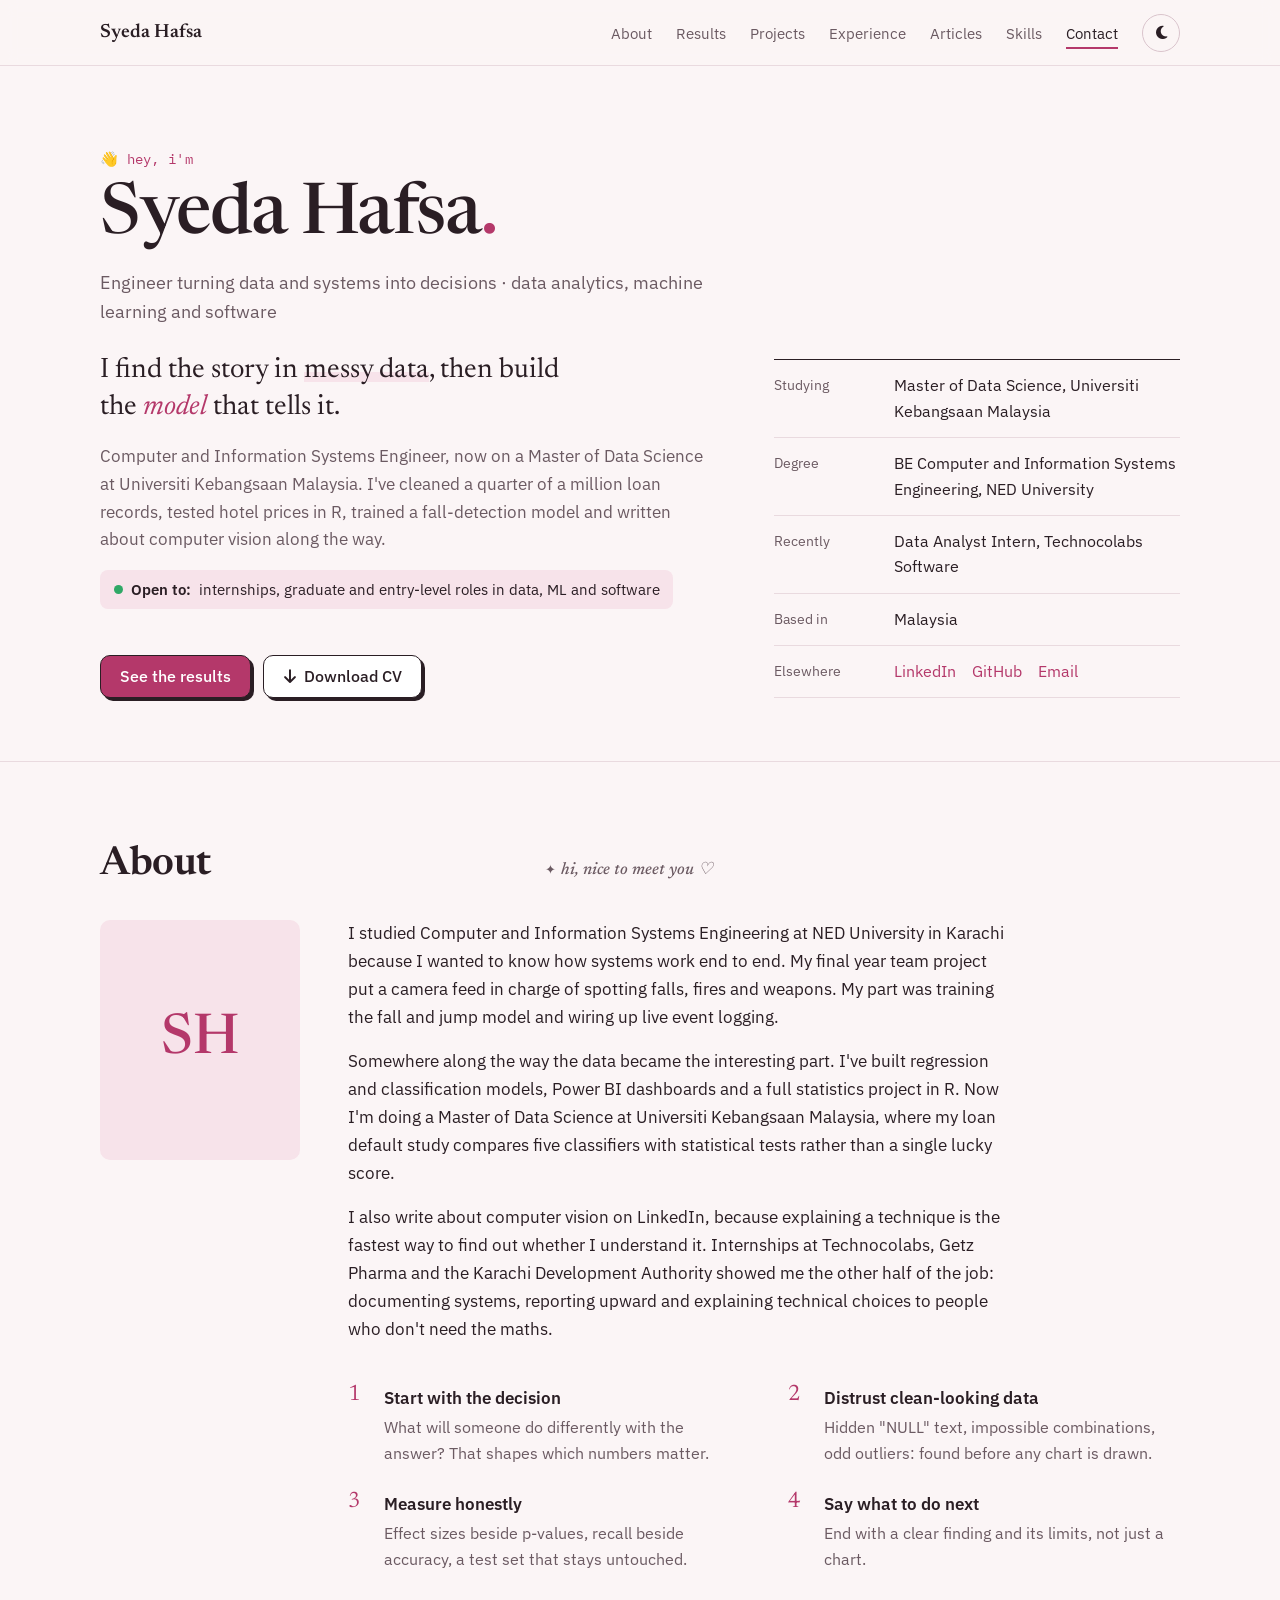
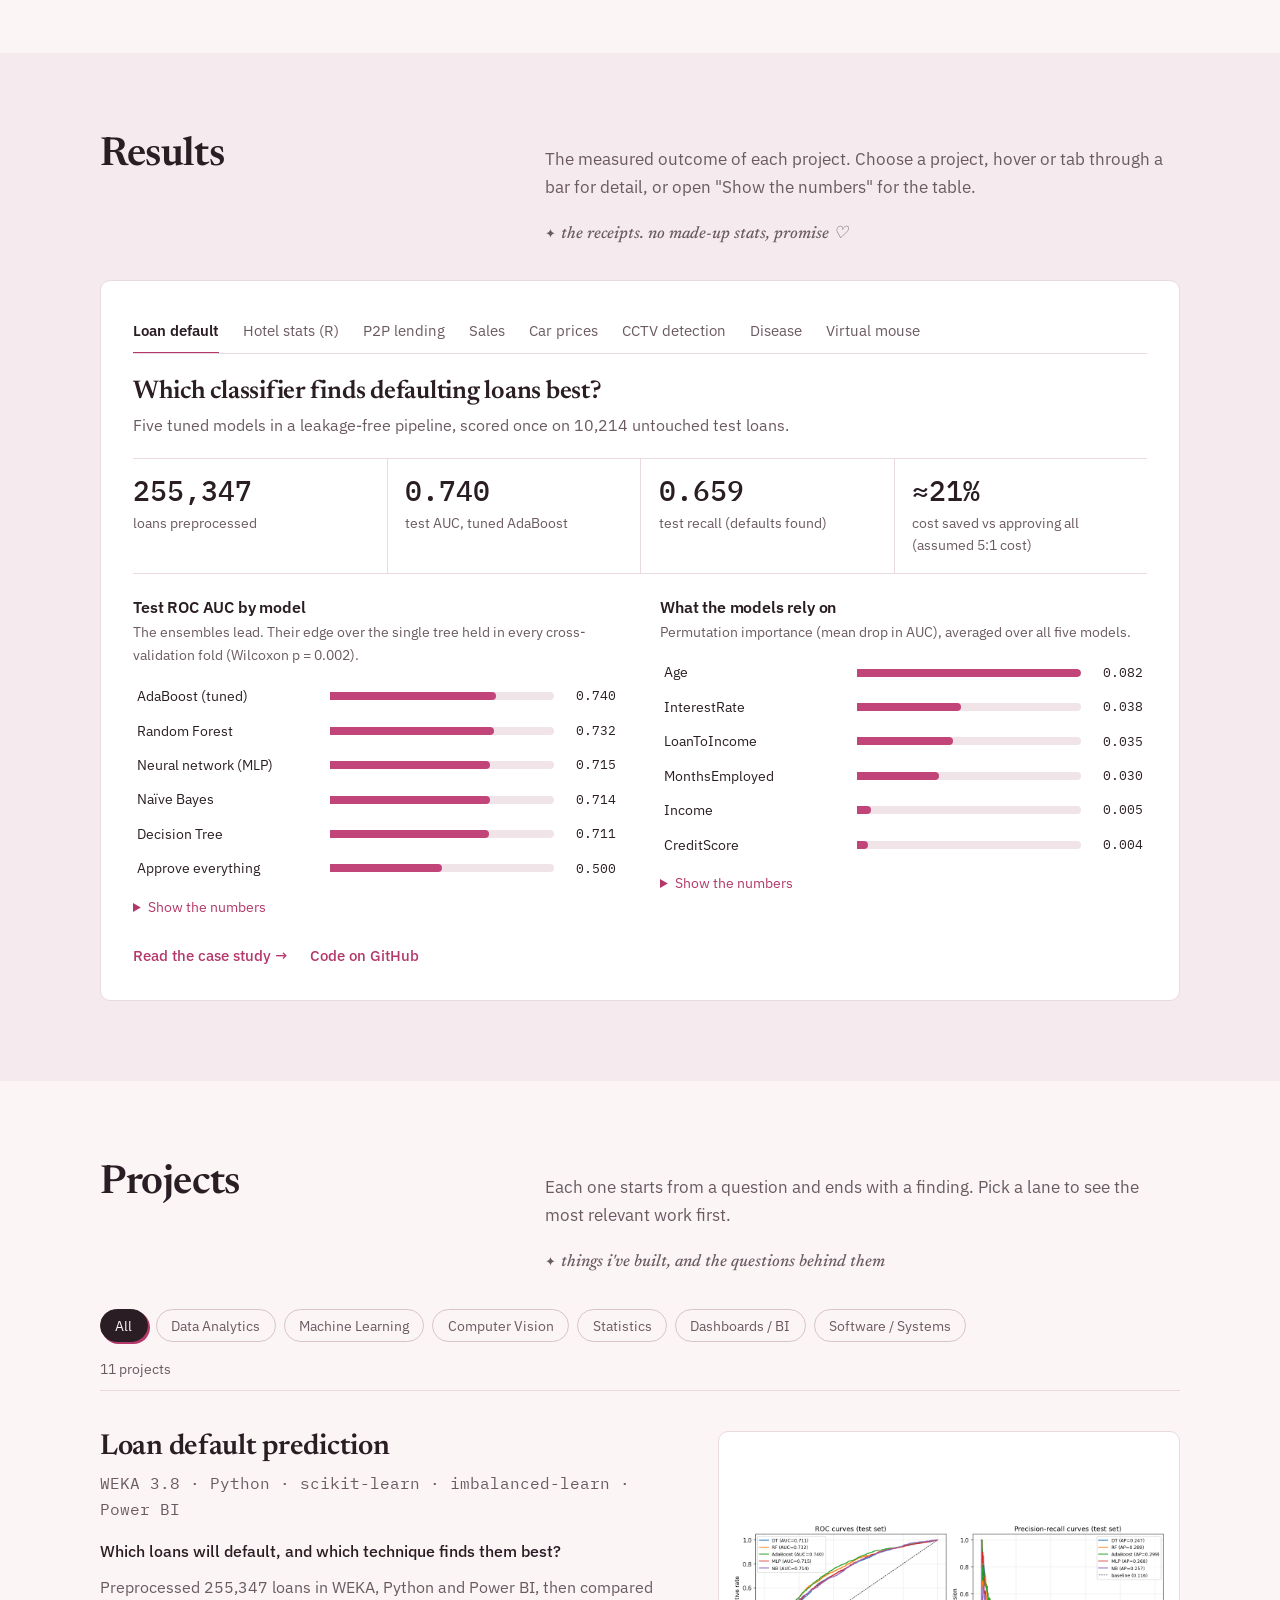
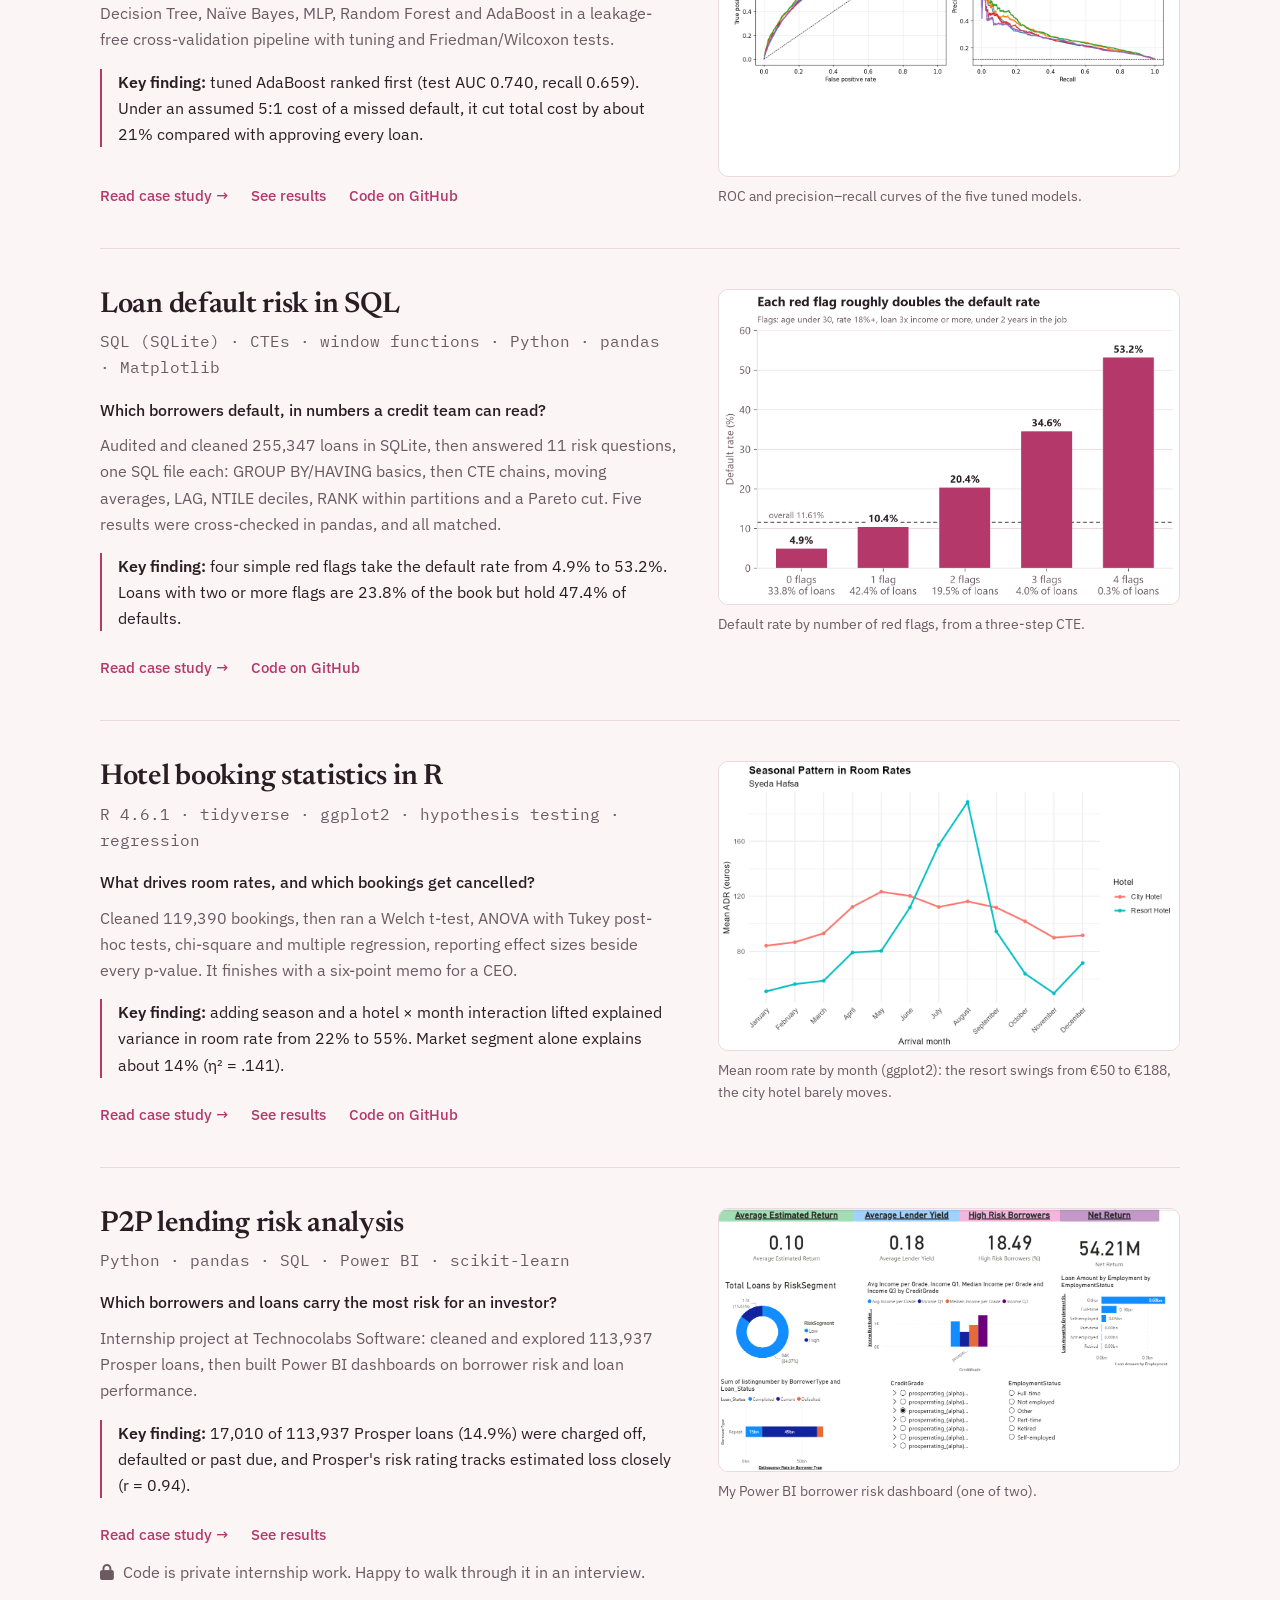
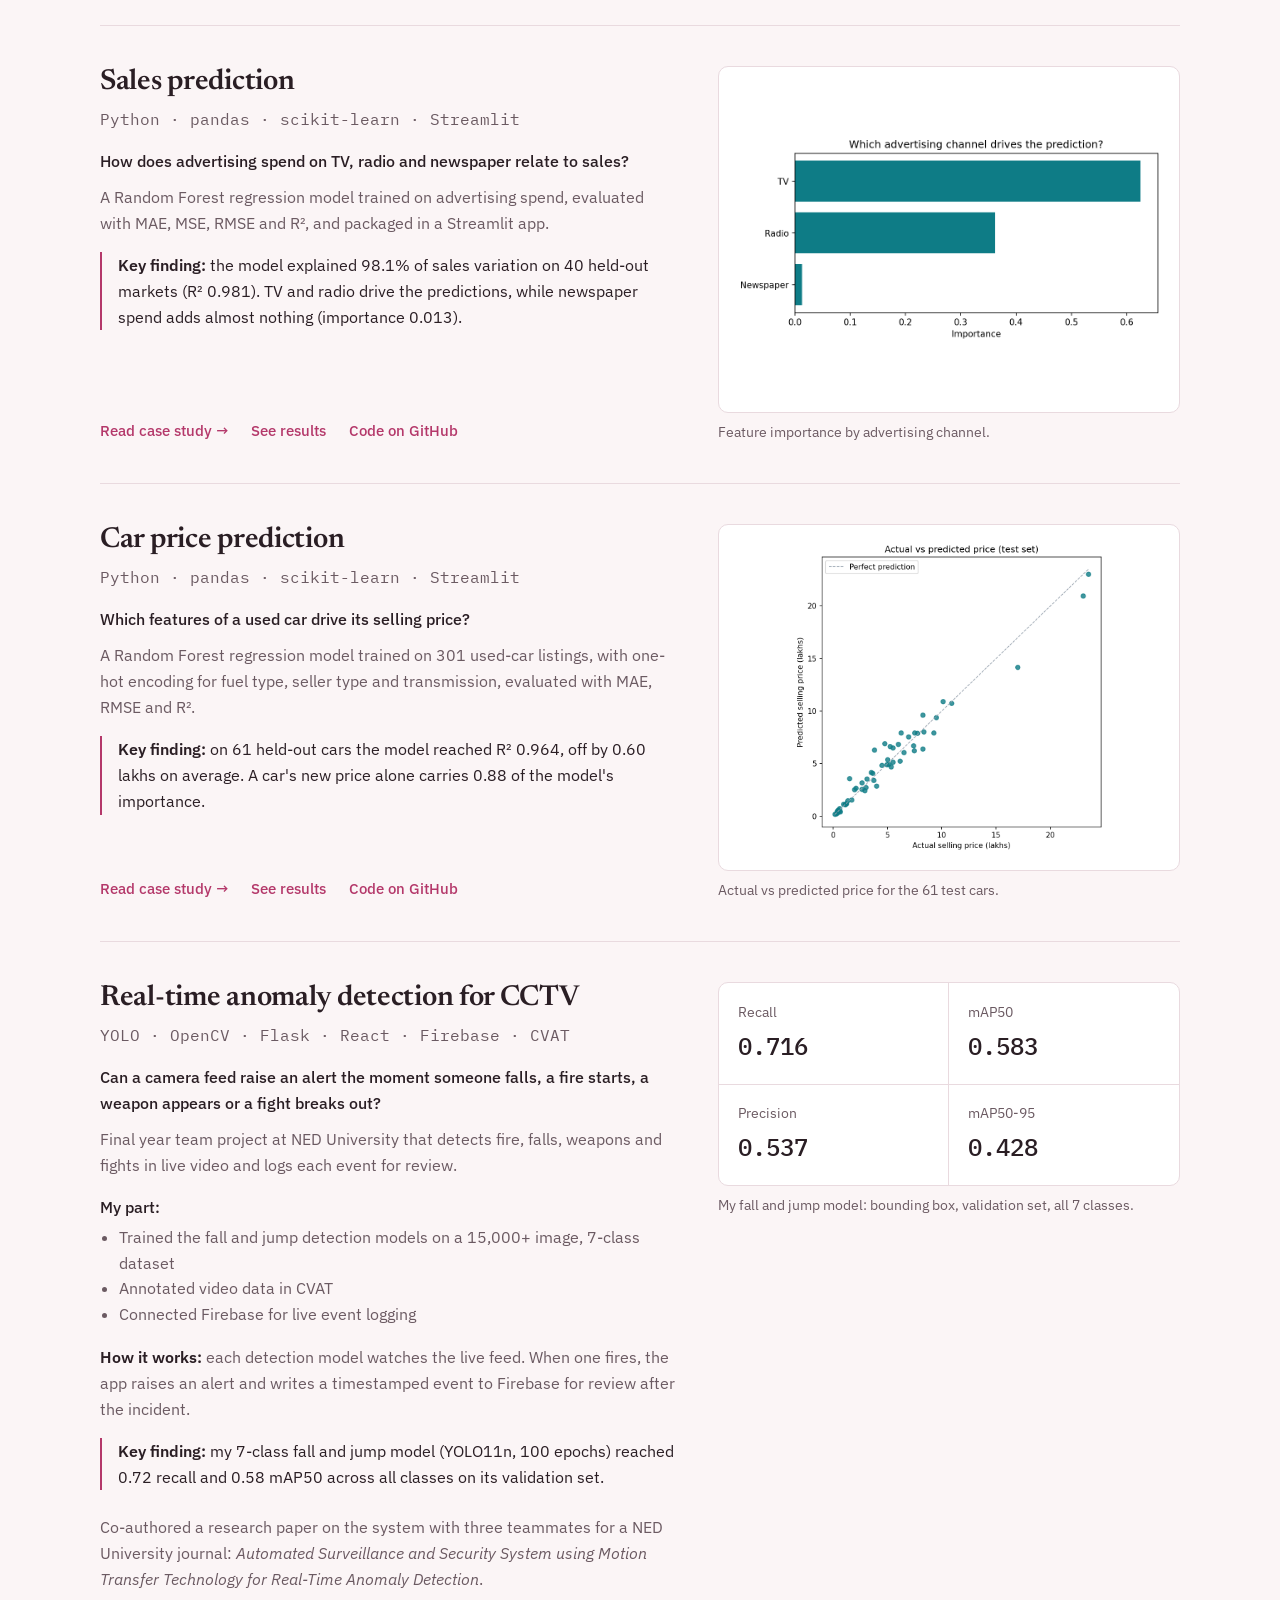
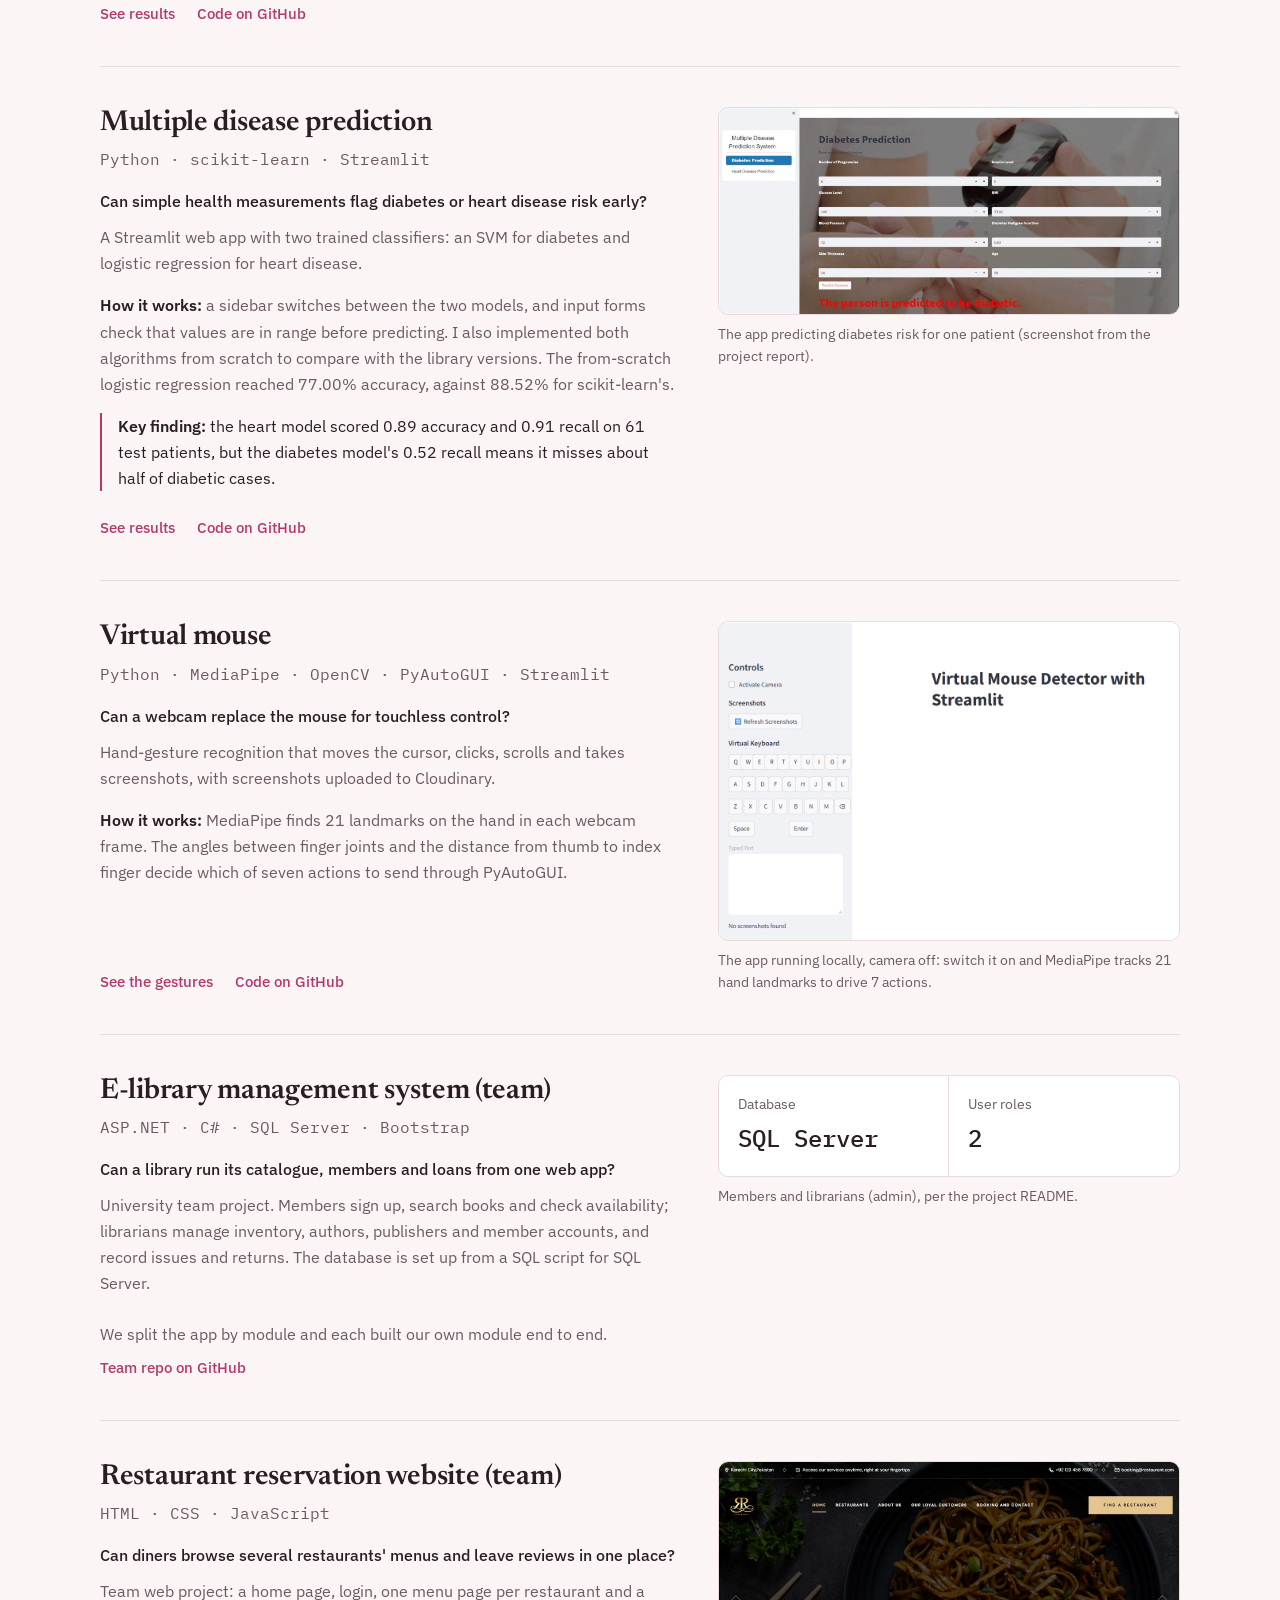
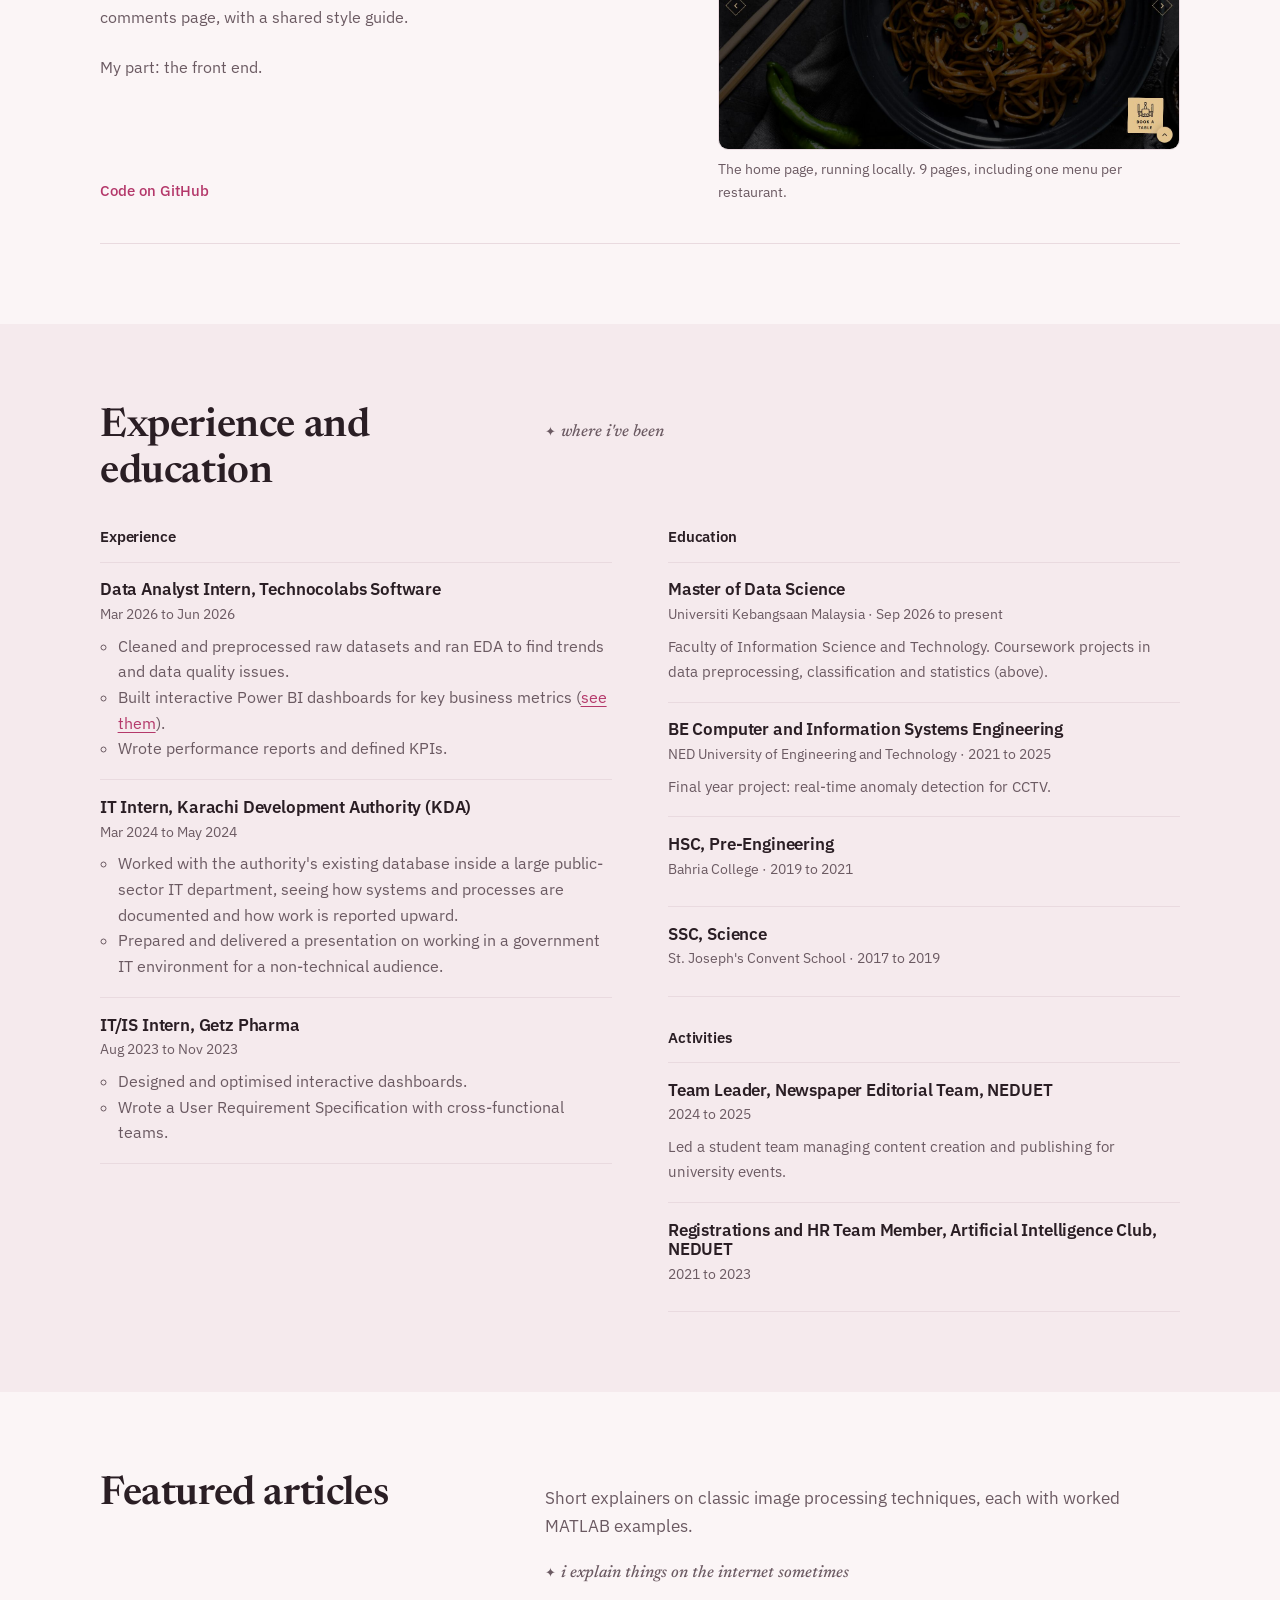
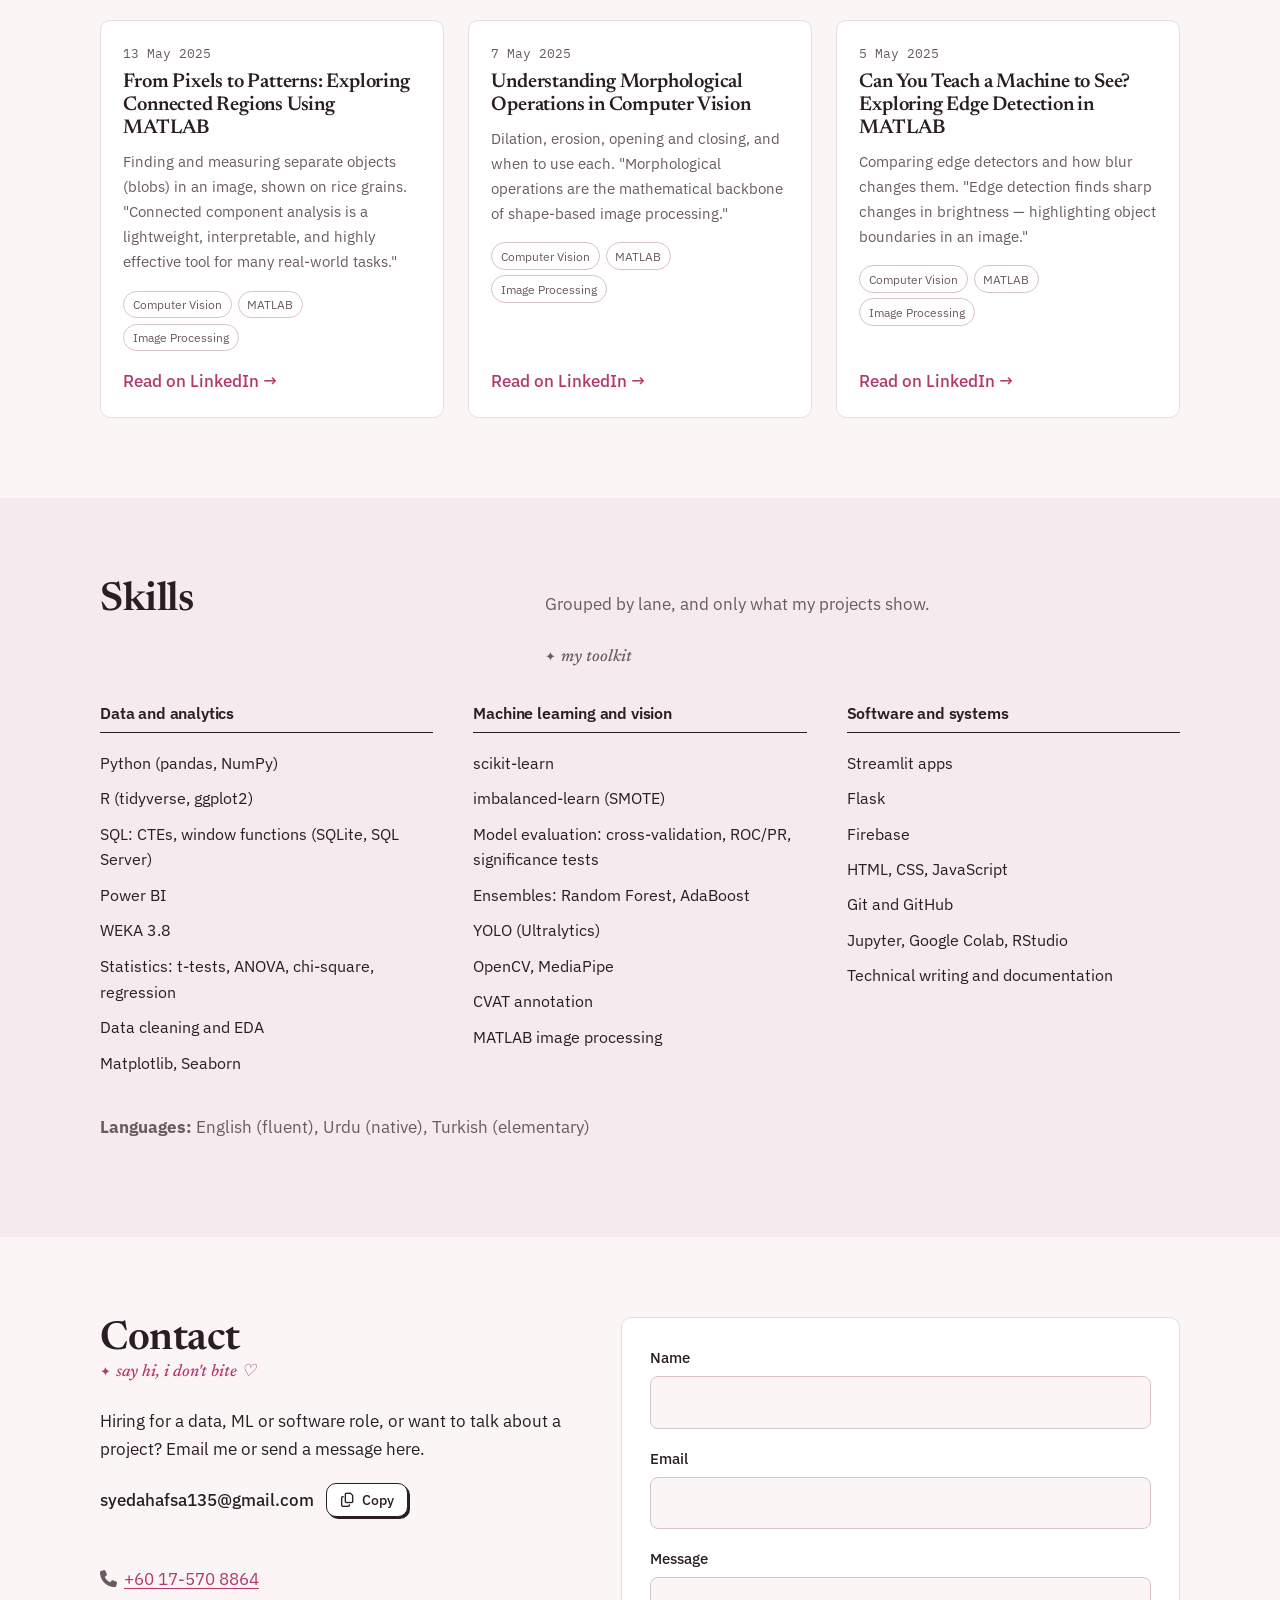
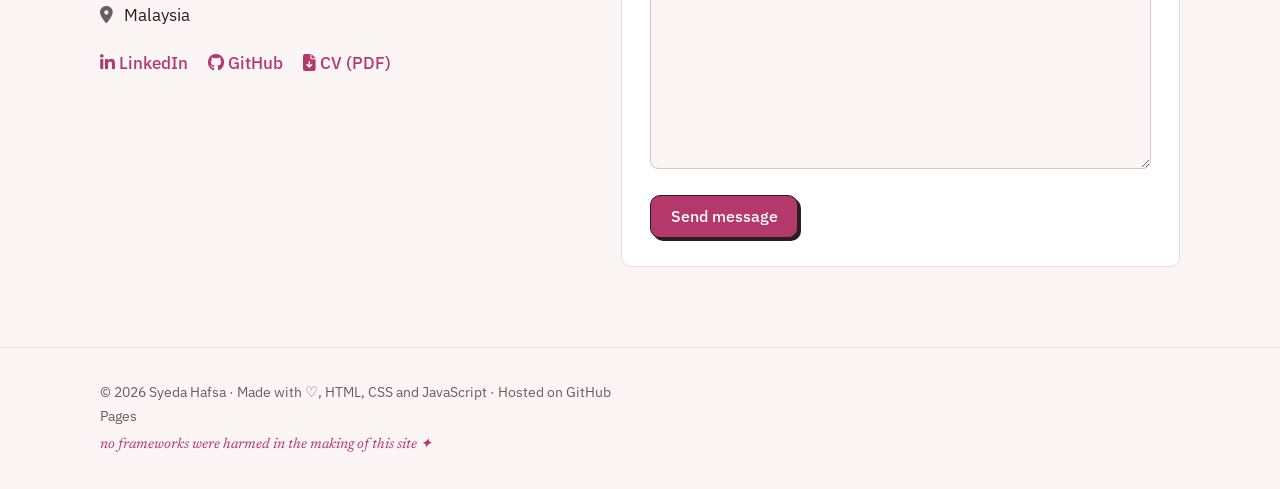
==== commit 8e966a02: "upload" ====
--- a/index.html
+++ b/index.html
@@ -30,8 +30,9 @@
         })();
     </script>
 
-    <link rel="icon" type="image/png" href="favicon-32x32.png">
-    <link rel="apple-touch-icon" href="favicon-32x32.png">
+    <link rel="icon" type="image/svg+xml" href="favicon.svg">
+    <link rel="icon" type="image/png" sizes="32x32" href="favicon-32x32.png">
+    <link rel="apple-touch-icon" href="apple-touch-icon.png">
 
     <link rel="preconnect" href="https://fonts.googleapis.com">
     <link rel="preconnect" href="https://fonts.gstatic.com" crossorigin>
@@ -405,7 +406,7 @@
             <button class="filter" type="button" data-filter="bi" aria-pressed="false">Dashboards / BI</button>
             <button class="filter" type="button" data-filter="software" aria-pressed="false">Software / Systems</button>
         </div>
-        <p class="filter-count" id="filter-count" role="status" aria-live="polite">10 projects</p>
+        <p class="filter-count" id="filter-count" role="status" aria-live="polite">11 projects</p>
 
         <div class="project-list">
 
@@ -428,6 +429,27 @@
                         <img src="assets/images/loan/roc-pr-curves.png" alt="" width="1198" height="450" loading="lazy">
                     </a>
                     <figcaption>ROC and precision–recall curves of the five tuned models.</figcaption>
+                </figure>
+            </article>
+
+            <!-- Loan Default in SQL -->
+            <article class="project" data-tags="analytics">
+                <div class="project-text">
+                    <h3><a href="projects/loan-default-sql.html">Loan default risk in SQL</a></h3>
+                    <p class="tools">SQL (SQLite) · CTEs · window functions · Python · pandas · Matplotlib</p>
+                    <p class="question">Which borrowers default, in numbers a credit team can read?</p>
+                    <p class="desc">Audited and cleaned 255,347 loans in SQLite, then answered 11 risk questions, one SQL file each: GROUP BY/HAVING basics, then CTE chains, moving averages, LAG, NTILE deciles, RANK within partitions and a Pareto cut. Five results were cross-checked in pandas, and all matched.</p>
+                    <p class="result"><strong>Key finding:</strong> four simple red flags take the default rate from 4.9% to 53.2%. Loans with two or more flags are 23.8% of the book but hold 47.4% of defaults.</p>
+                    <div class="links">
+                        <a href="projects/loan-default-sql.html">Read case study →</a>
+                        <a href="https://github.com/syedahafsa135/loan-default-sql" target="_blank" rel="noopener">Code on GitHub</a>
+                    </div>
+                </div>
+                <figure class="project-figure">
+                    <a class="frame photo" href="projects/loan-default-sql.html" tabindex="-1" aria-hidden="true">
+                        <img src="assets/images/loan-sql/red-flag-scorecard.png" alt="" width="1373" height="936" loading="lazy">
+                    </a>
+                    <figcaption>Default rate by number of red flags, from a three-step CTE.</figcaption>
                 </figure>
             </article>
 
@@ -769,7 +791,7 @@
                 <ul class="skill-list">
                     <li>Python (pandas, NumPy)</li>
                     <li>R (tidyverse, ggplot2)</li>
-                    <li>SQL (SQL Server)</li>
+                    <li>SQL: CTEs, window functions (SQLite, SQL Server)</li>
                     <li>Power BI</li>
                     <li>WEKA 3.8</li>
                     <li>Statistics: t-tests, ANOVA, chi-square, regression</li>
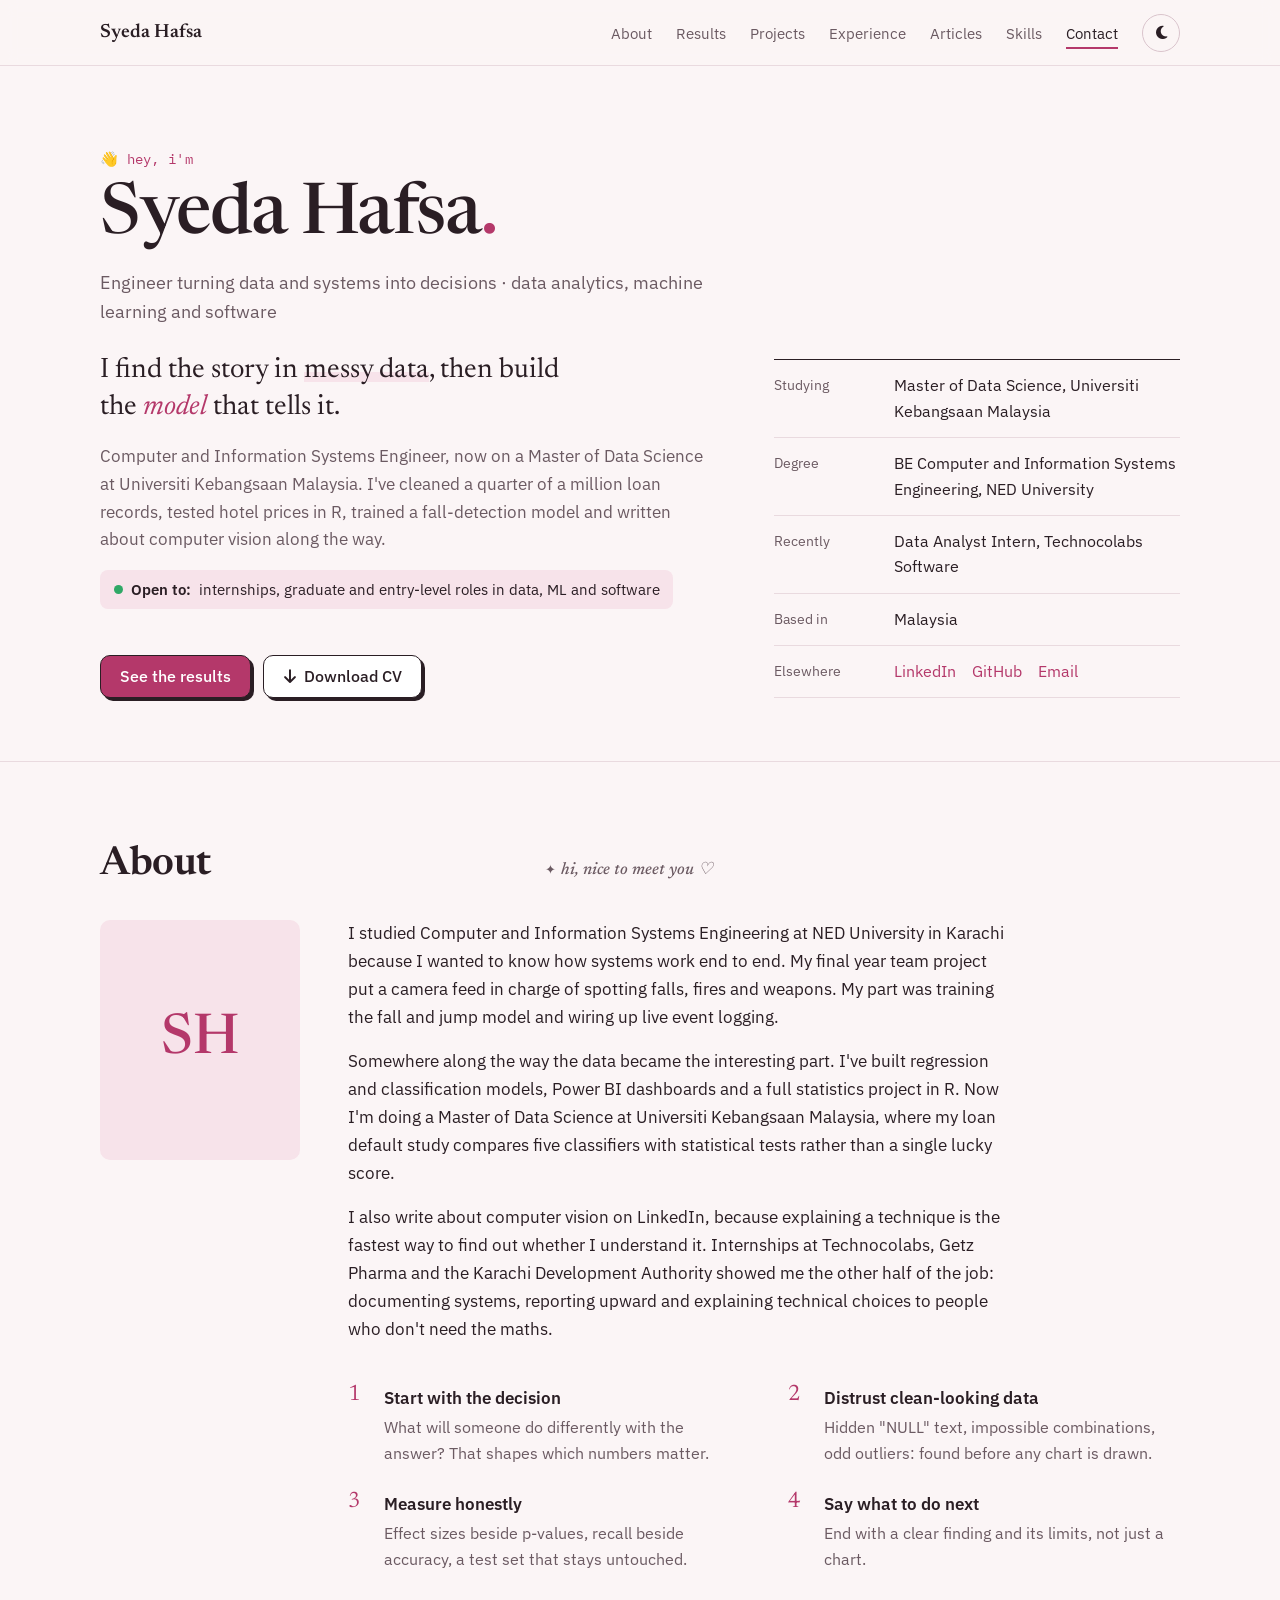
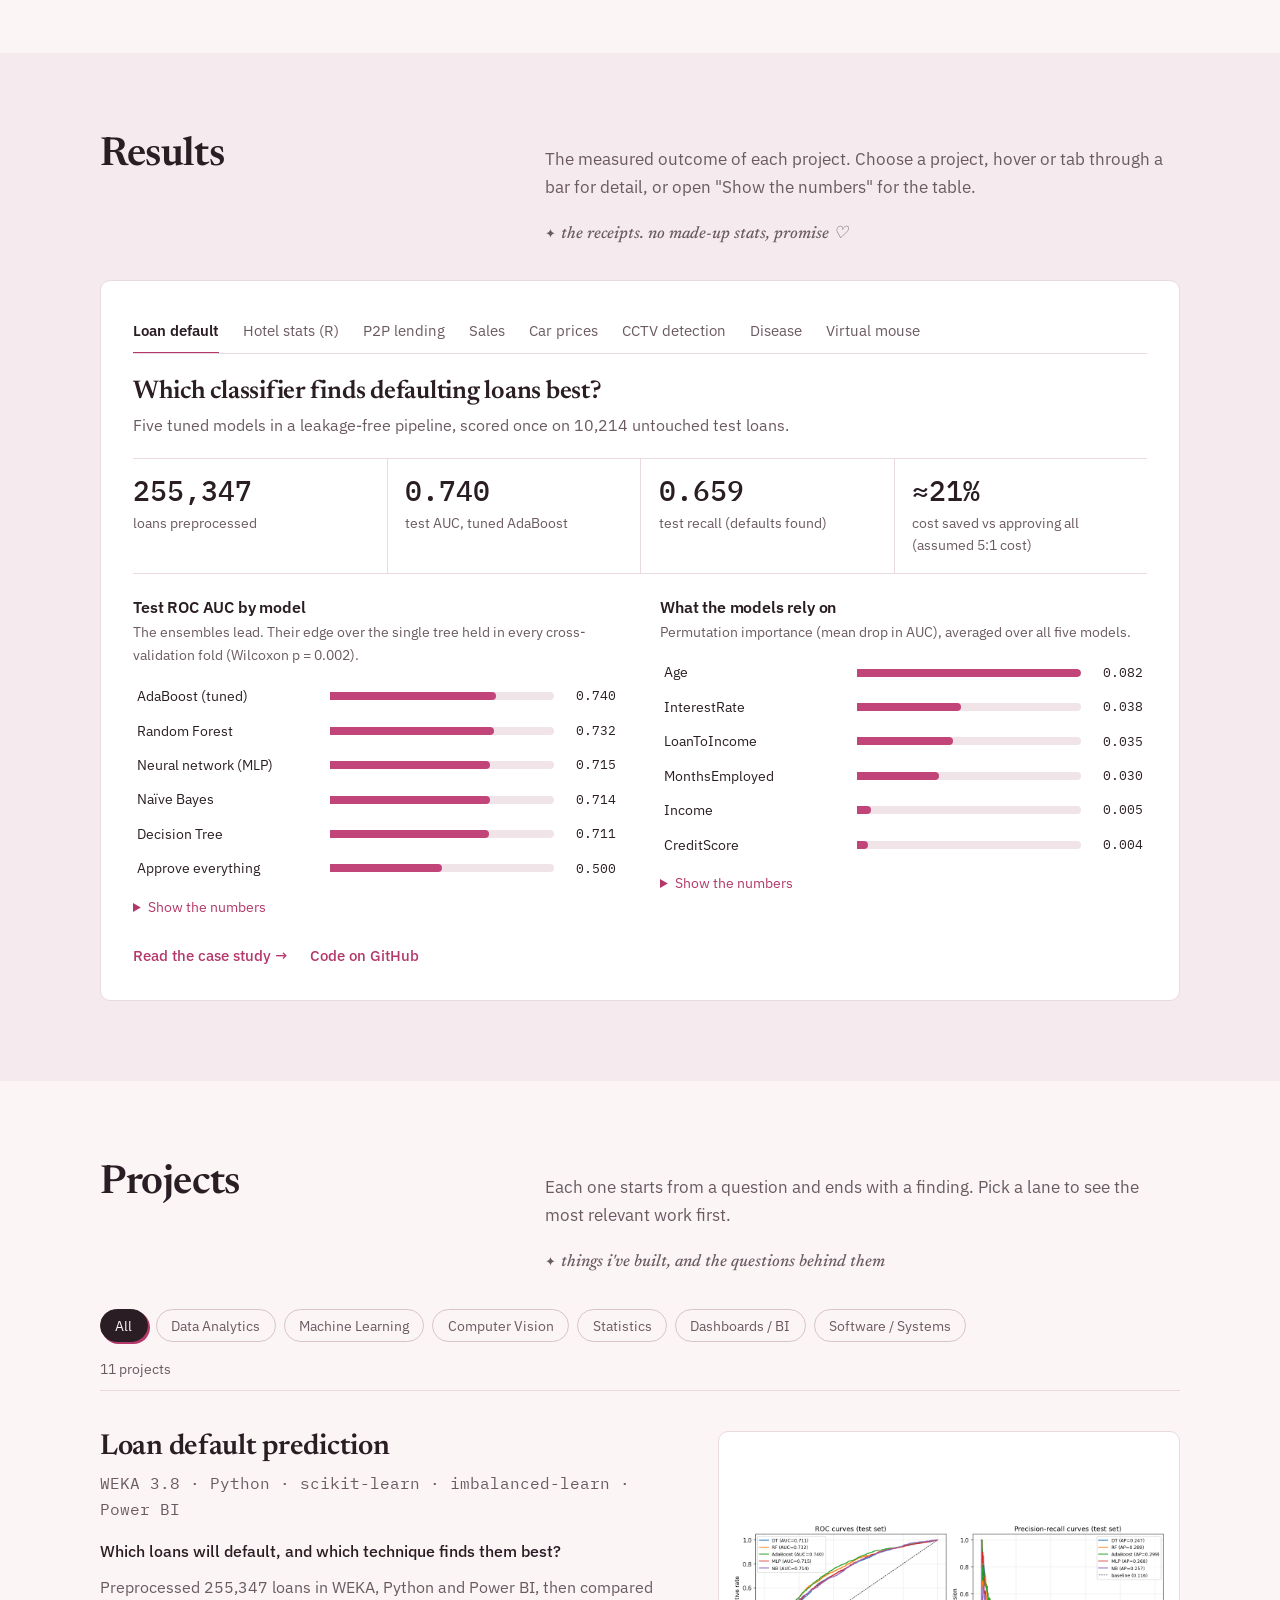
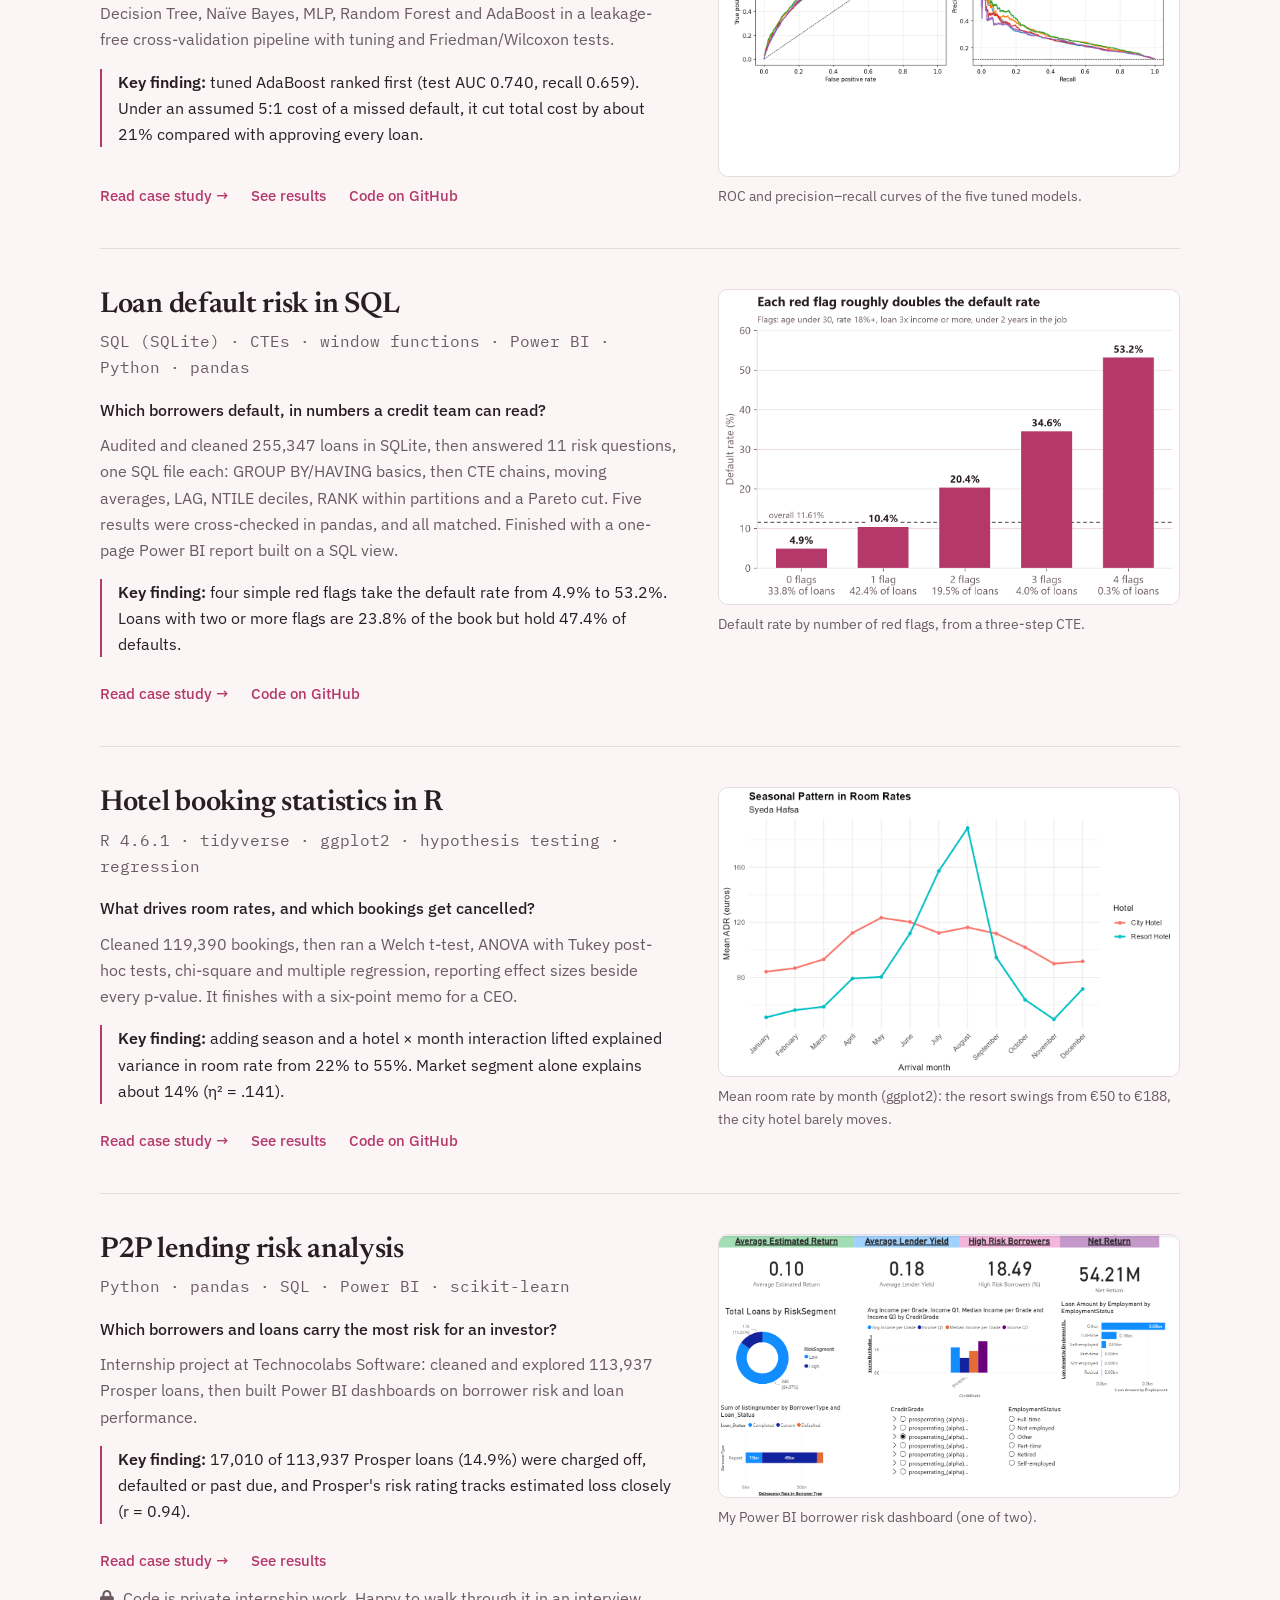
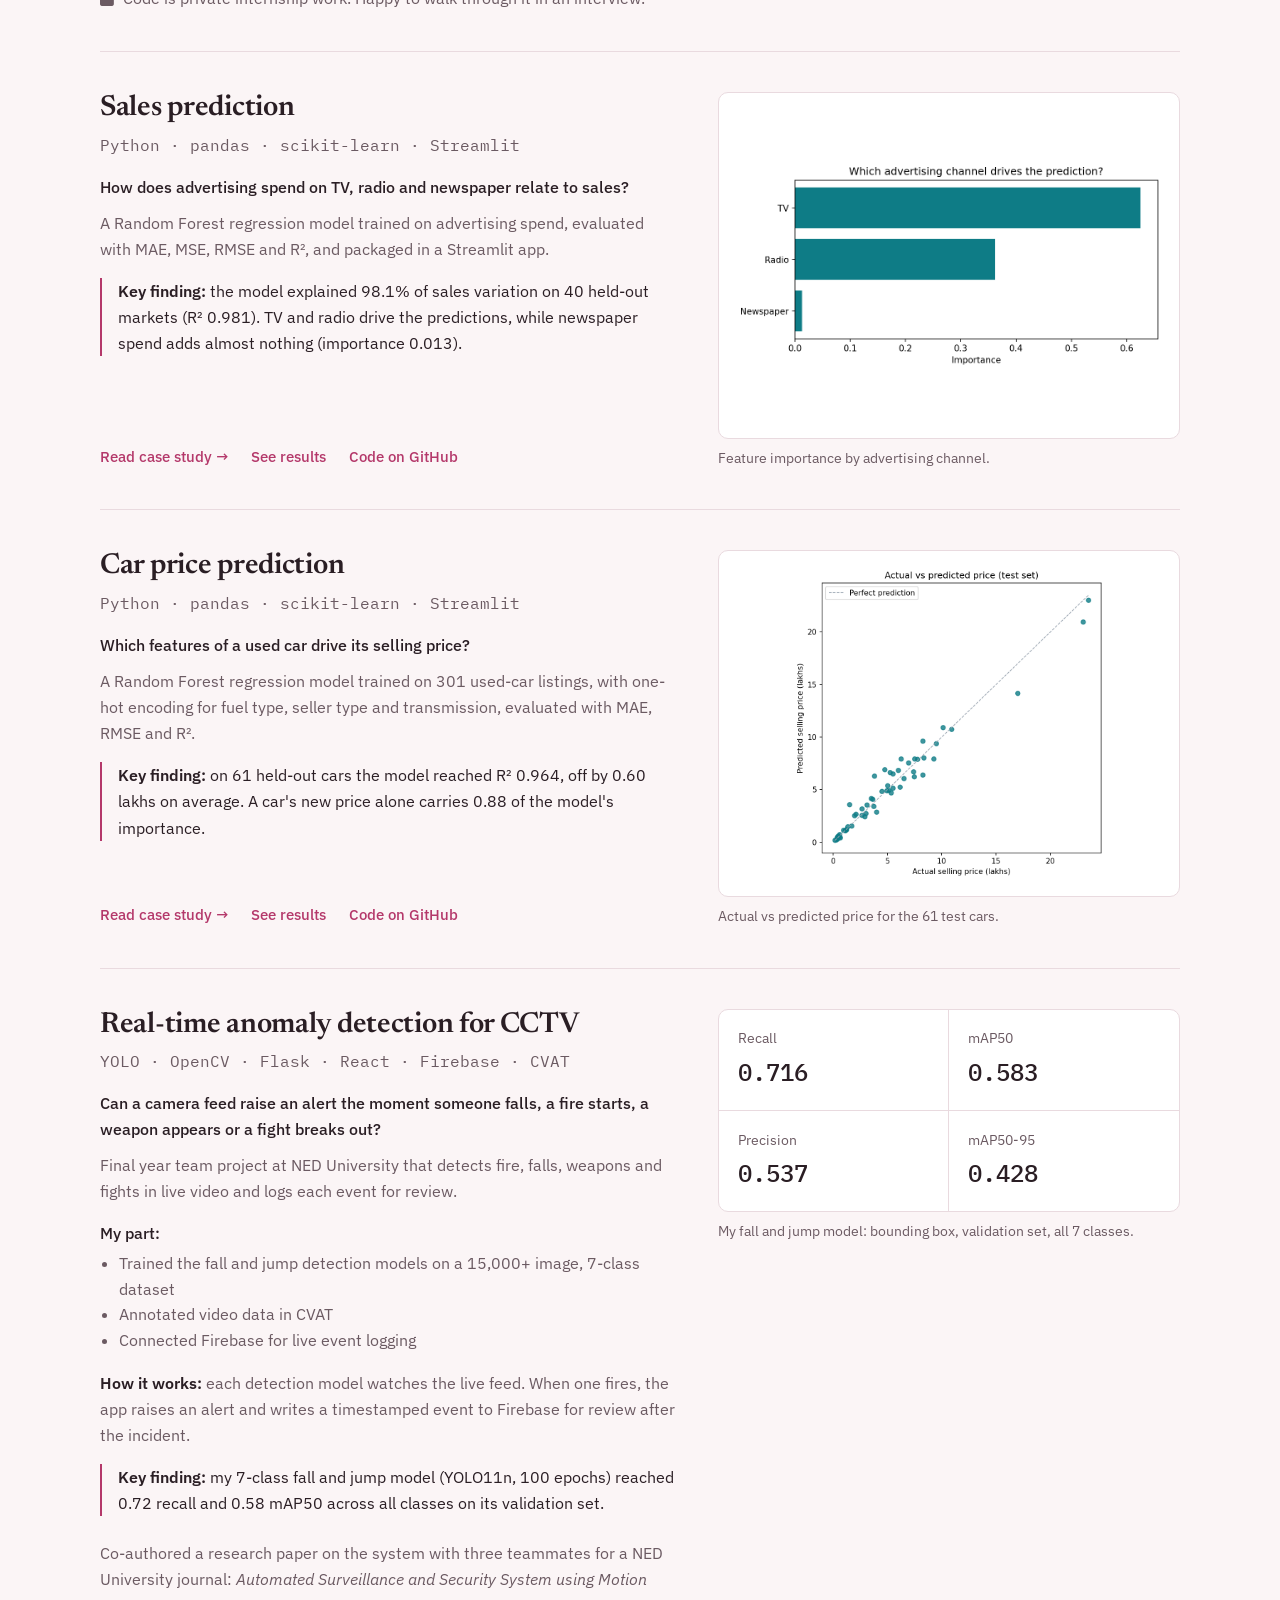
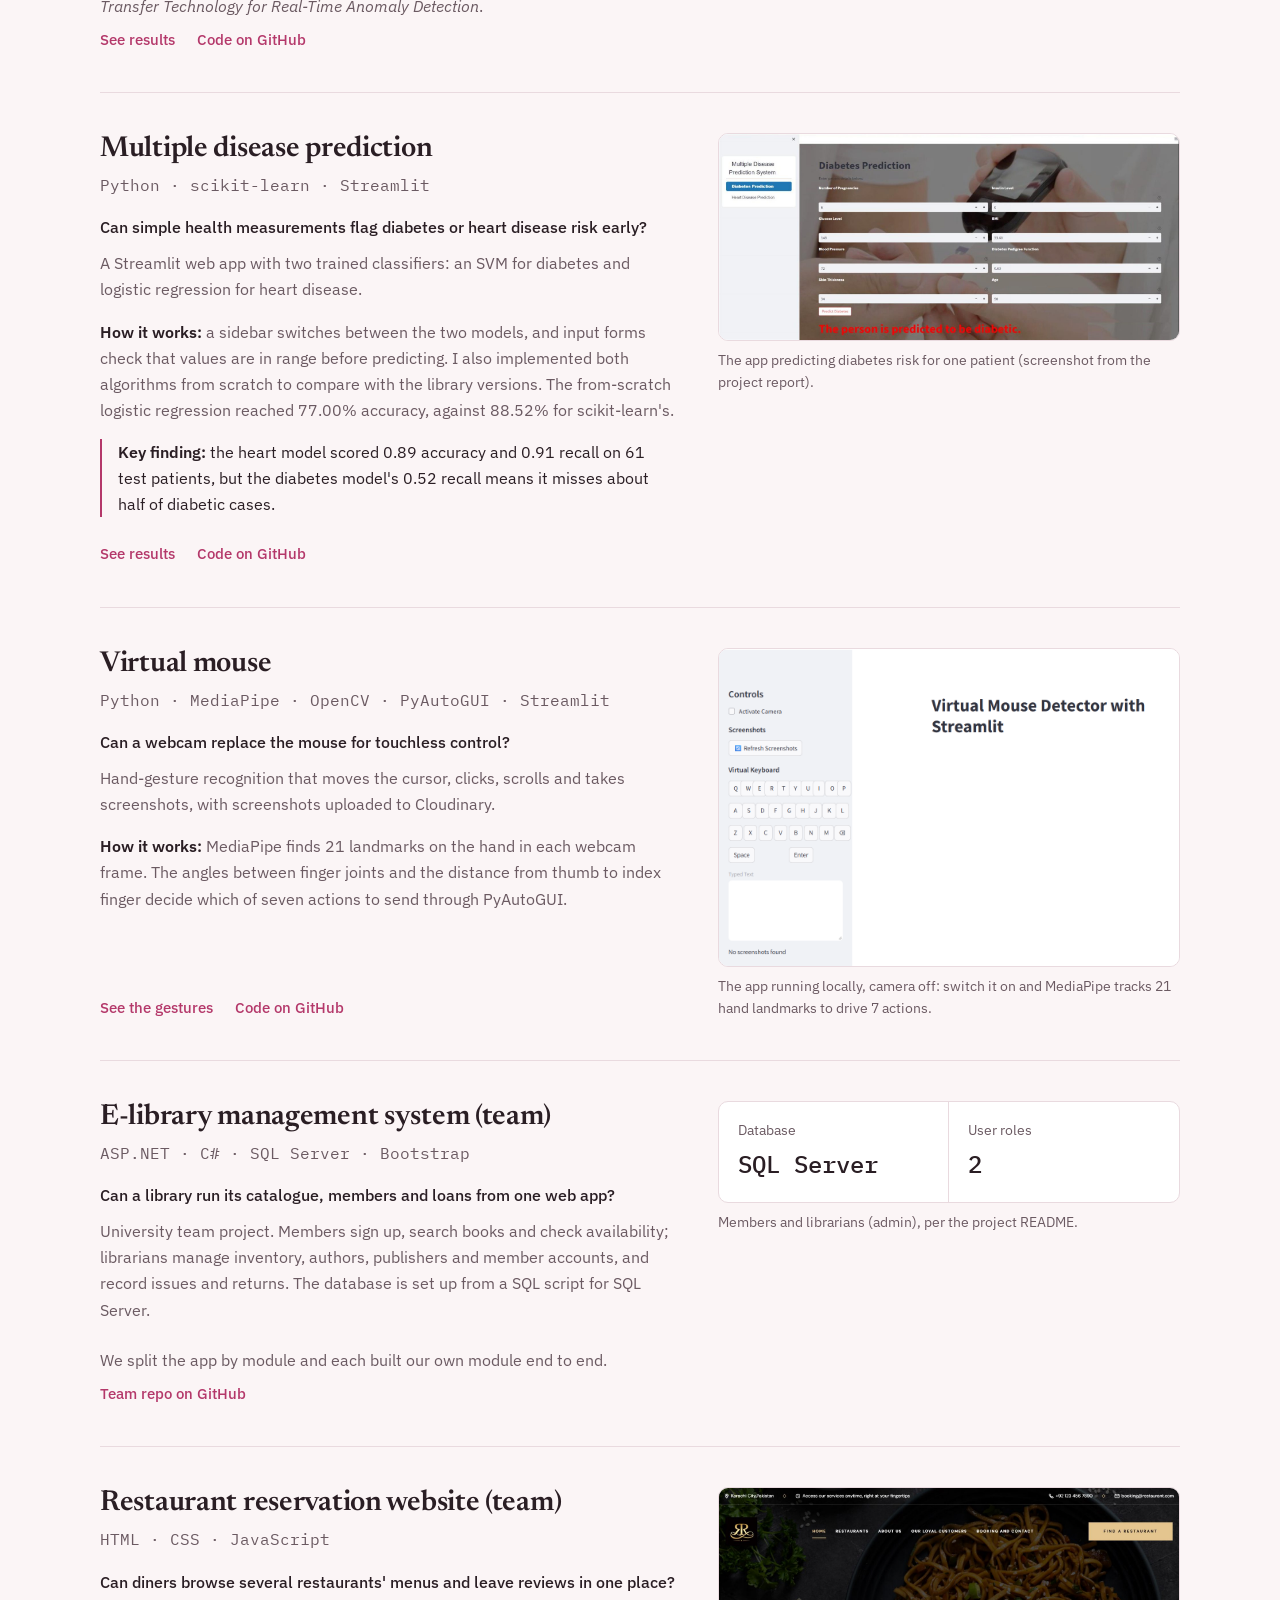
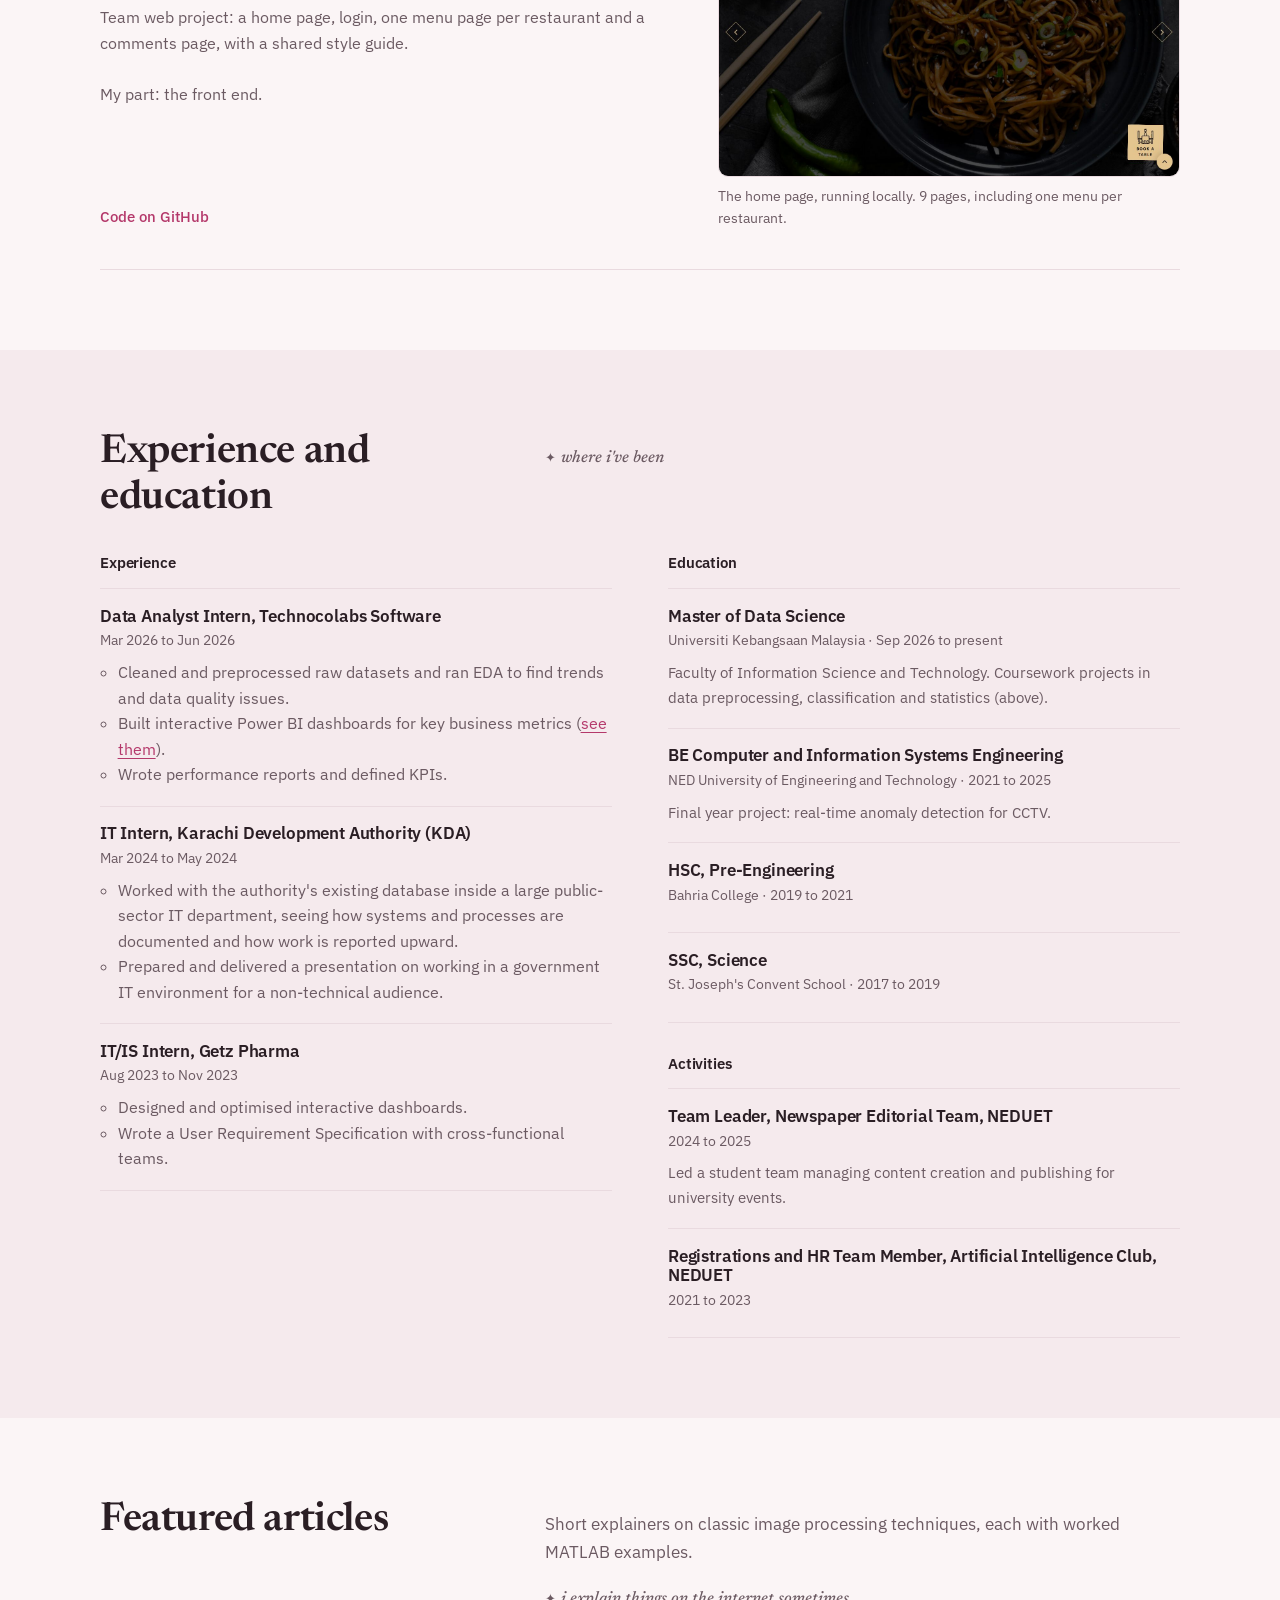
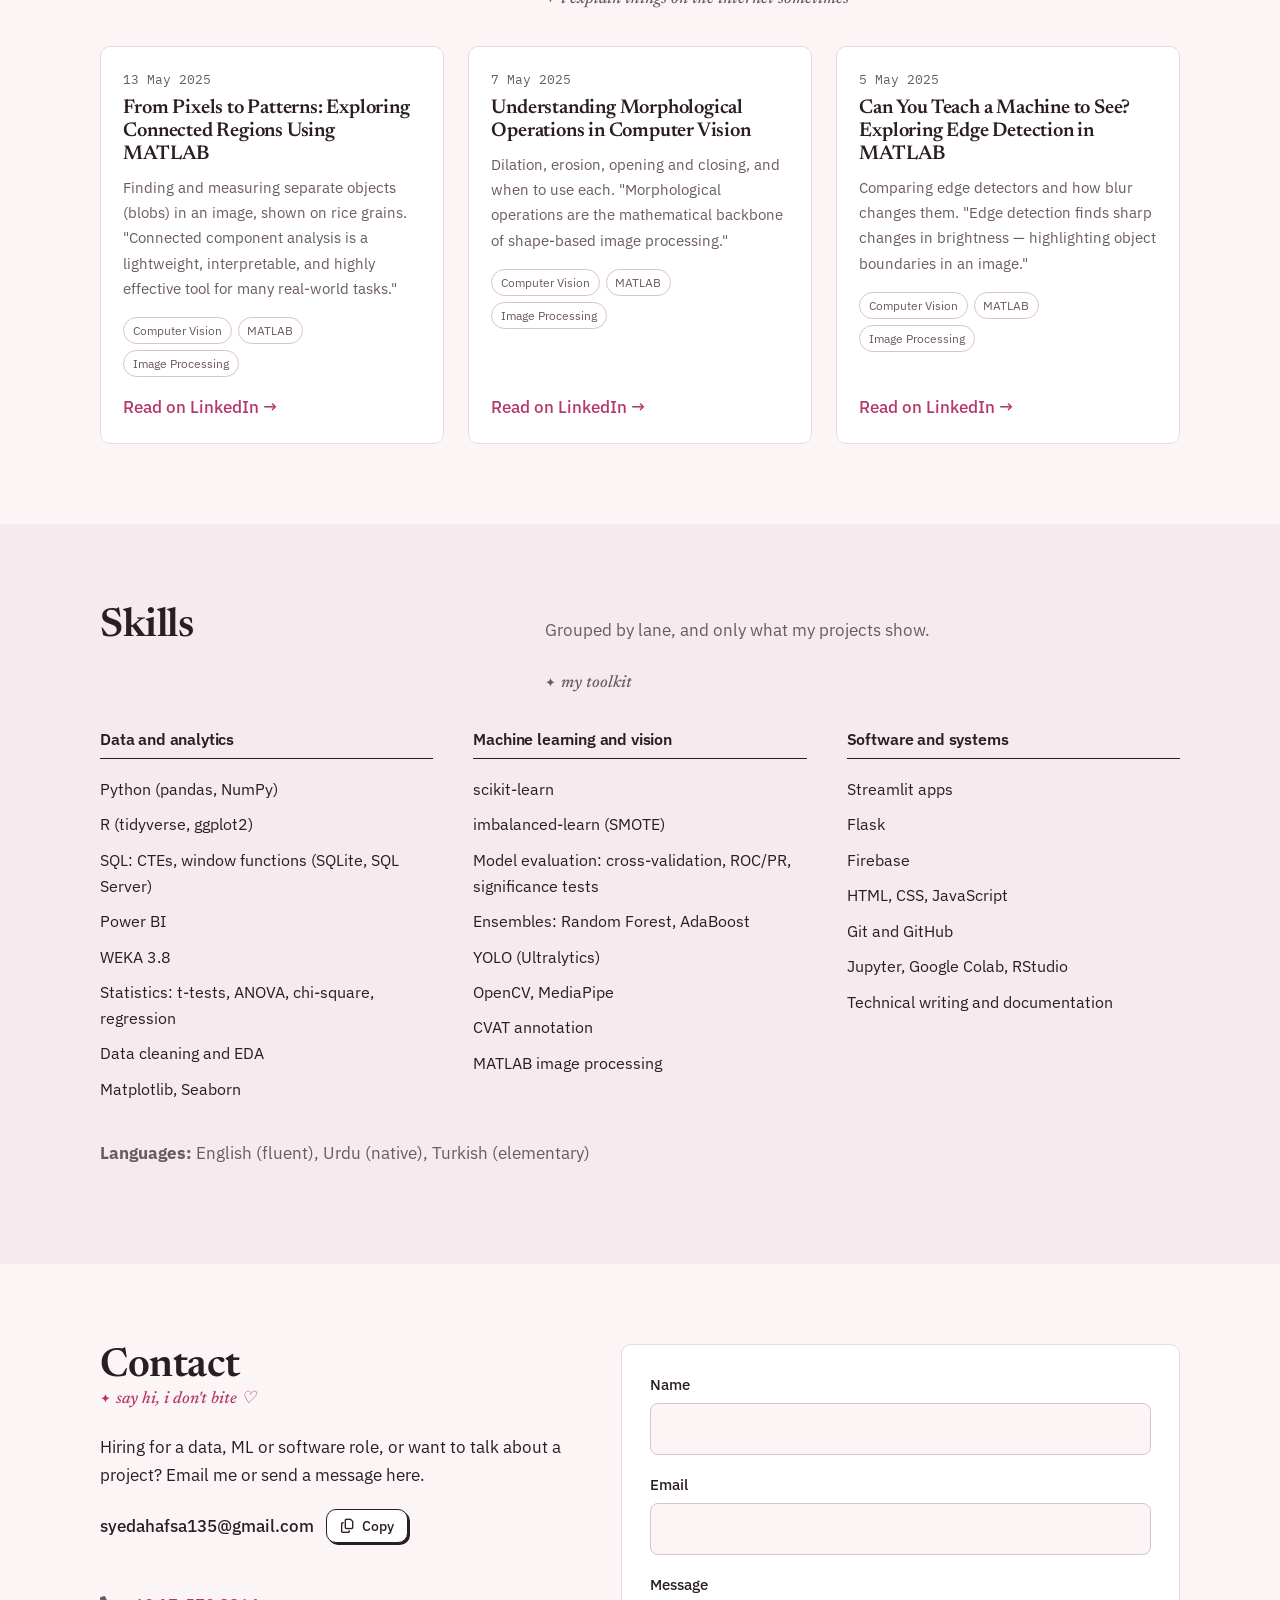
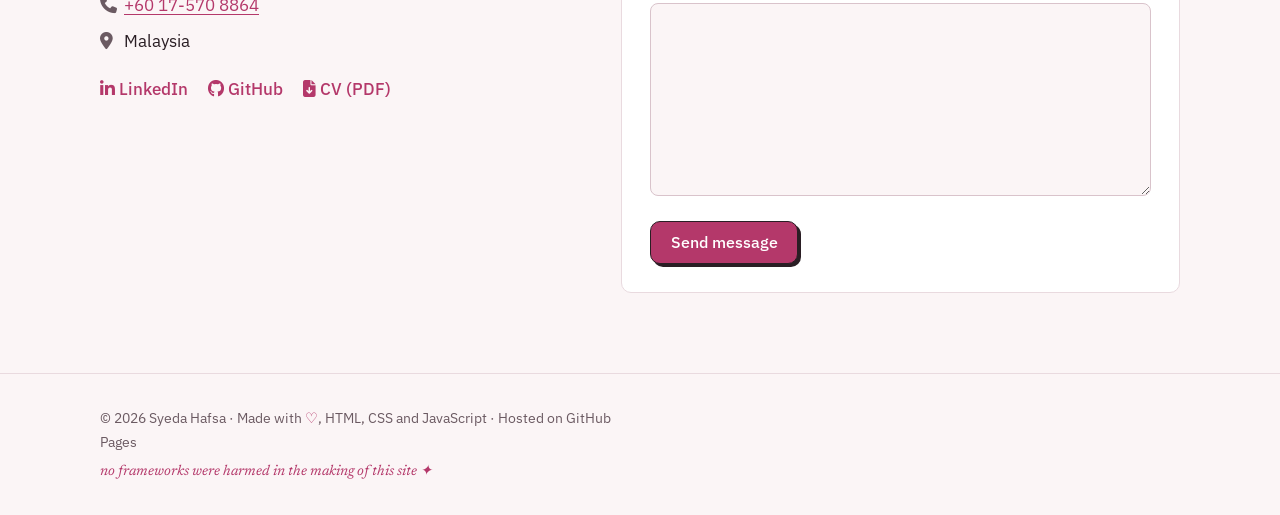
==== commit a30d86b3: "update" ====
--- a/index.html
+++ b/index.html
@@ -433,12 +433,12 @@
             </article>
 
             <!-- Loan Default in SQL -->
-            <article class="project" data-tags="analytics">
+            <article class="project" data-tags="analytics bi">
                 <div class="project-text">
                     <h3><a href="projects/loan-default-sql.html">Loan default risk in SQL</a></h3>
-                    <p class="tools">SQL (SQLite) · CTEs · window functions · Python · pandas · Matplotlib</p>
+                    <p class="tools">SQL (SQLite) · CTEs · window functions · Power BI · Python · pandas</p>
                     <p class="question">Which borrowers default, in numbers a credit team can read?</p>
-                    <p class="desc">Audited and cleaned 255,347 loans in SQLite, then answered 11 risk questions, one SQL file each: GROUP BY/HAVING basics, then CTE chains, moving averages, LAG, NTILE deciles, RANK within partitions and a Pareto cut. Five results were cross-checked in pandas, and all matched.</p>
+                    <p class="desc">Audited and cleaned 255,347 loans in SQLite, then answered 11 risk questions, one SQL file each: GROUP BY/HAVING basics, then CTE chains, moving averages, LAG, NTILE deciles, RANK within partitions and a Pareto cut. Five results were cross-checked in pandas, and all matched. Finished with a one-page Power BI report built on a SQL view.</p>
                     <p class="result"><strong>Key finding:</strong> four simple red flags take the default rate from 4.9% to 53.2%. Loans with two or more flags are 23.8% of the book but hold 47.4% of defaults.</p>
                     <div class="links">
                         <a href="projects/loan-default-sql.html">Read case study →</a>
